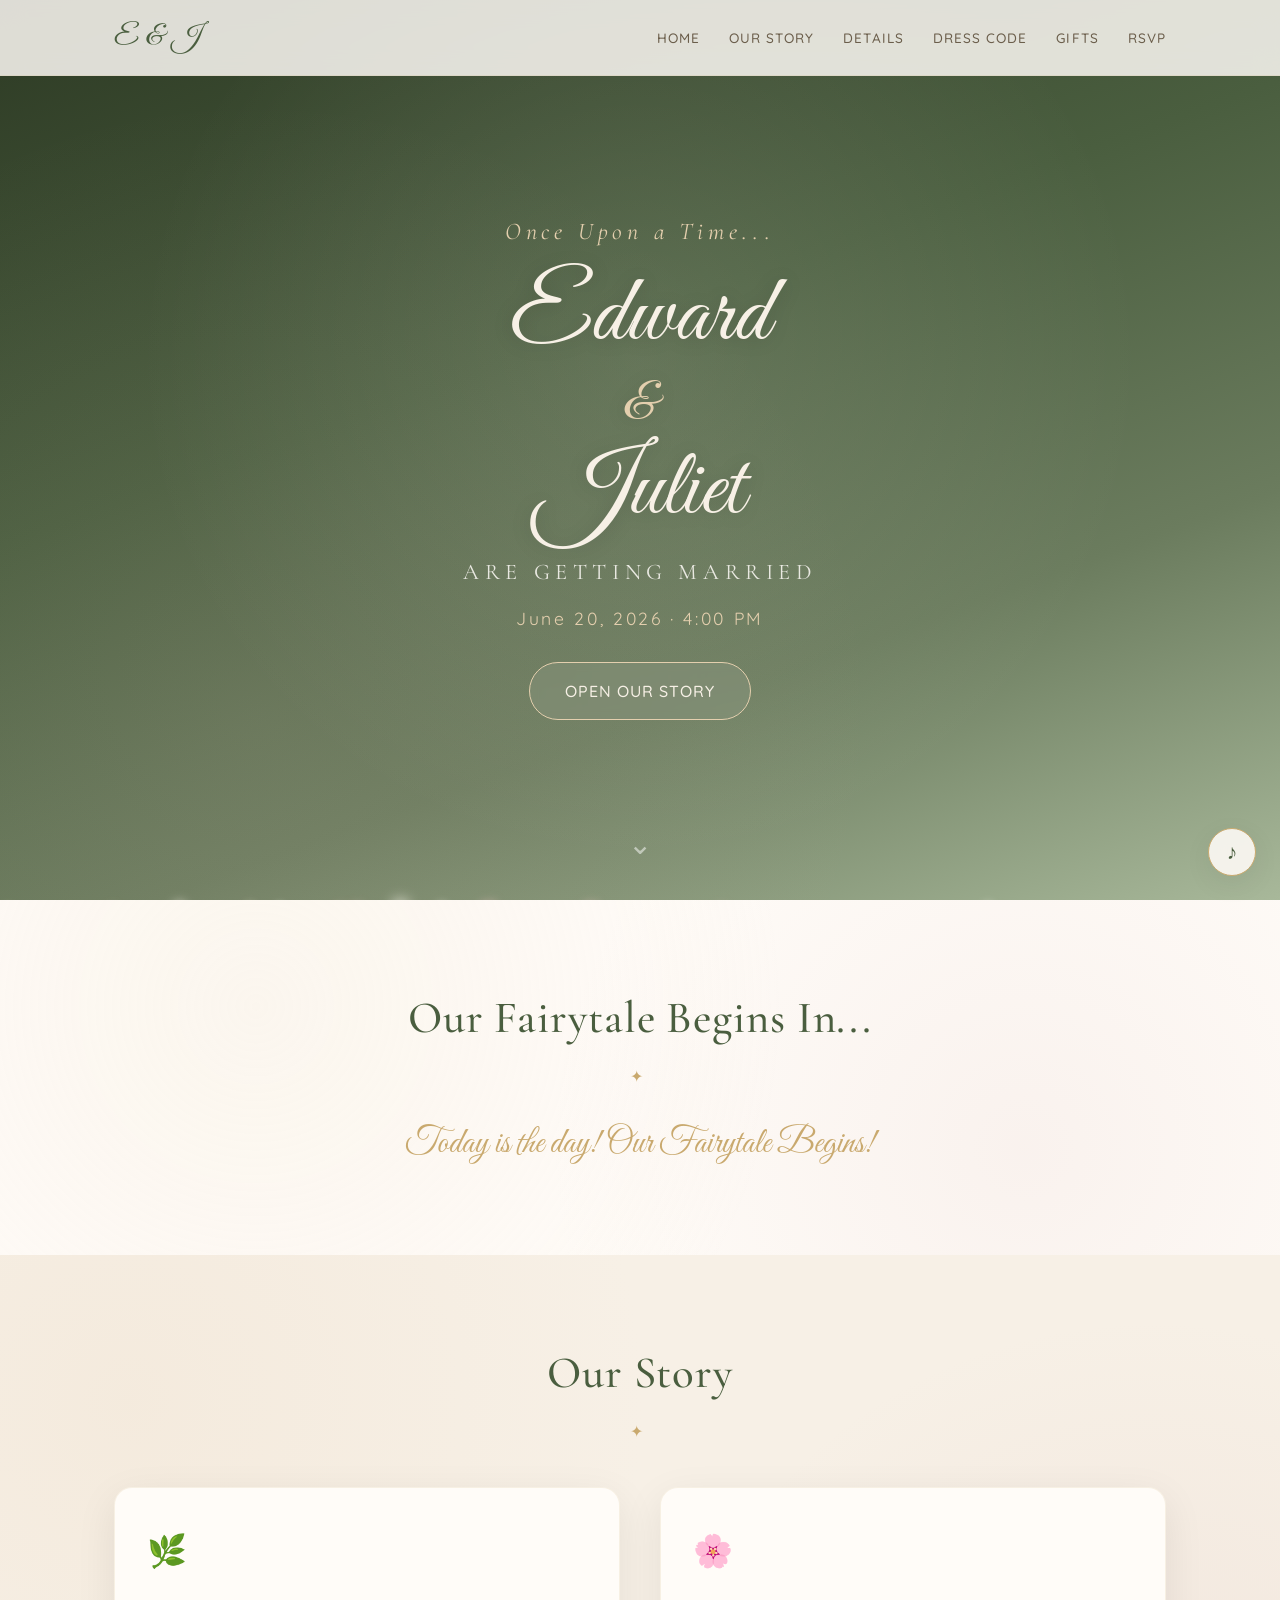
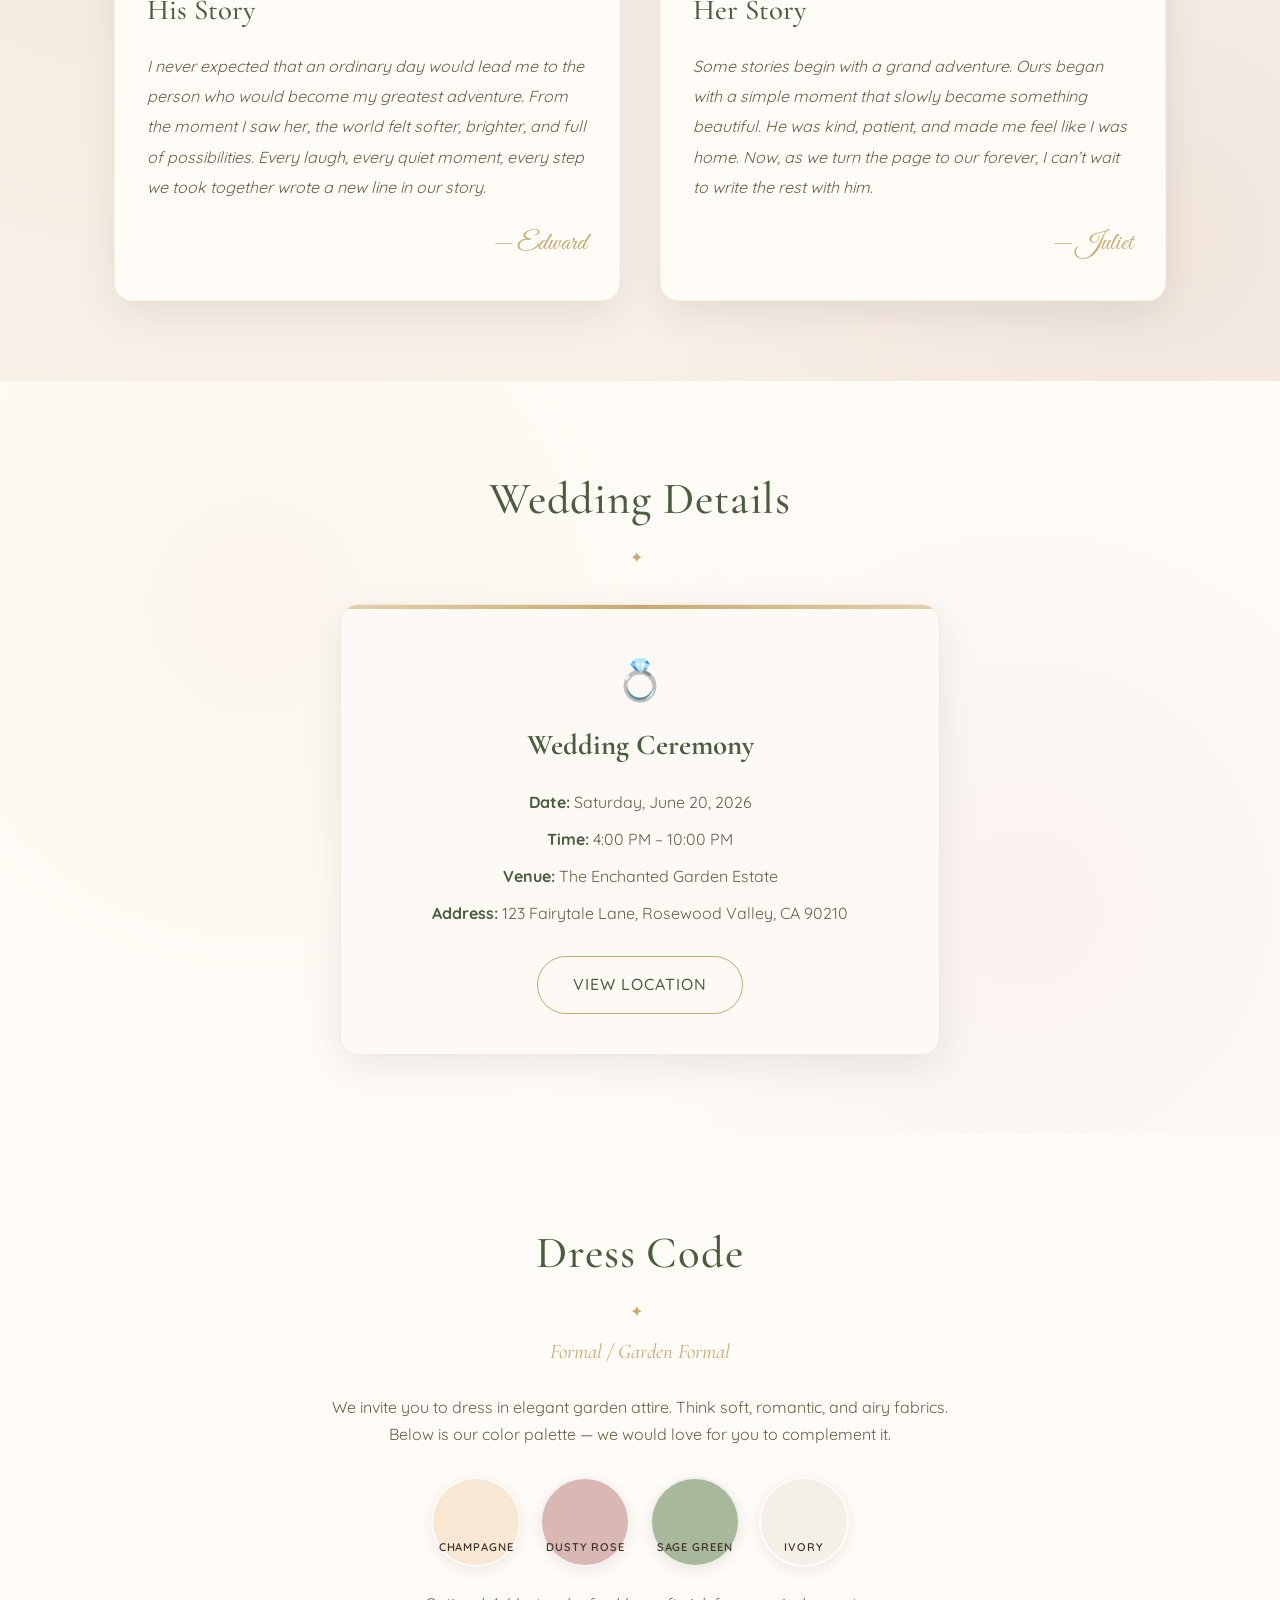
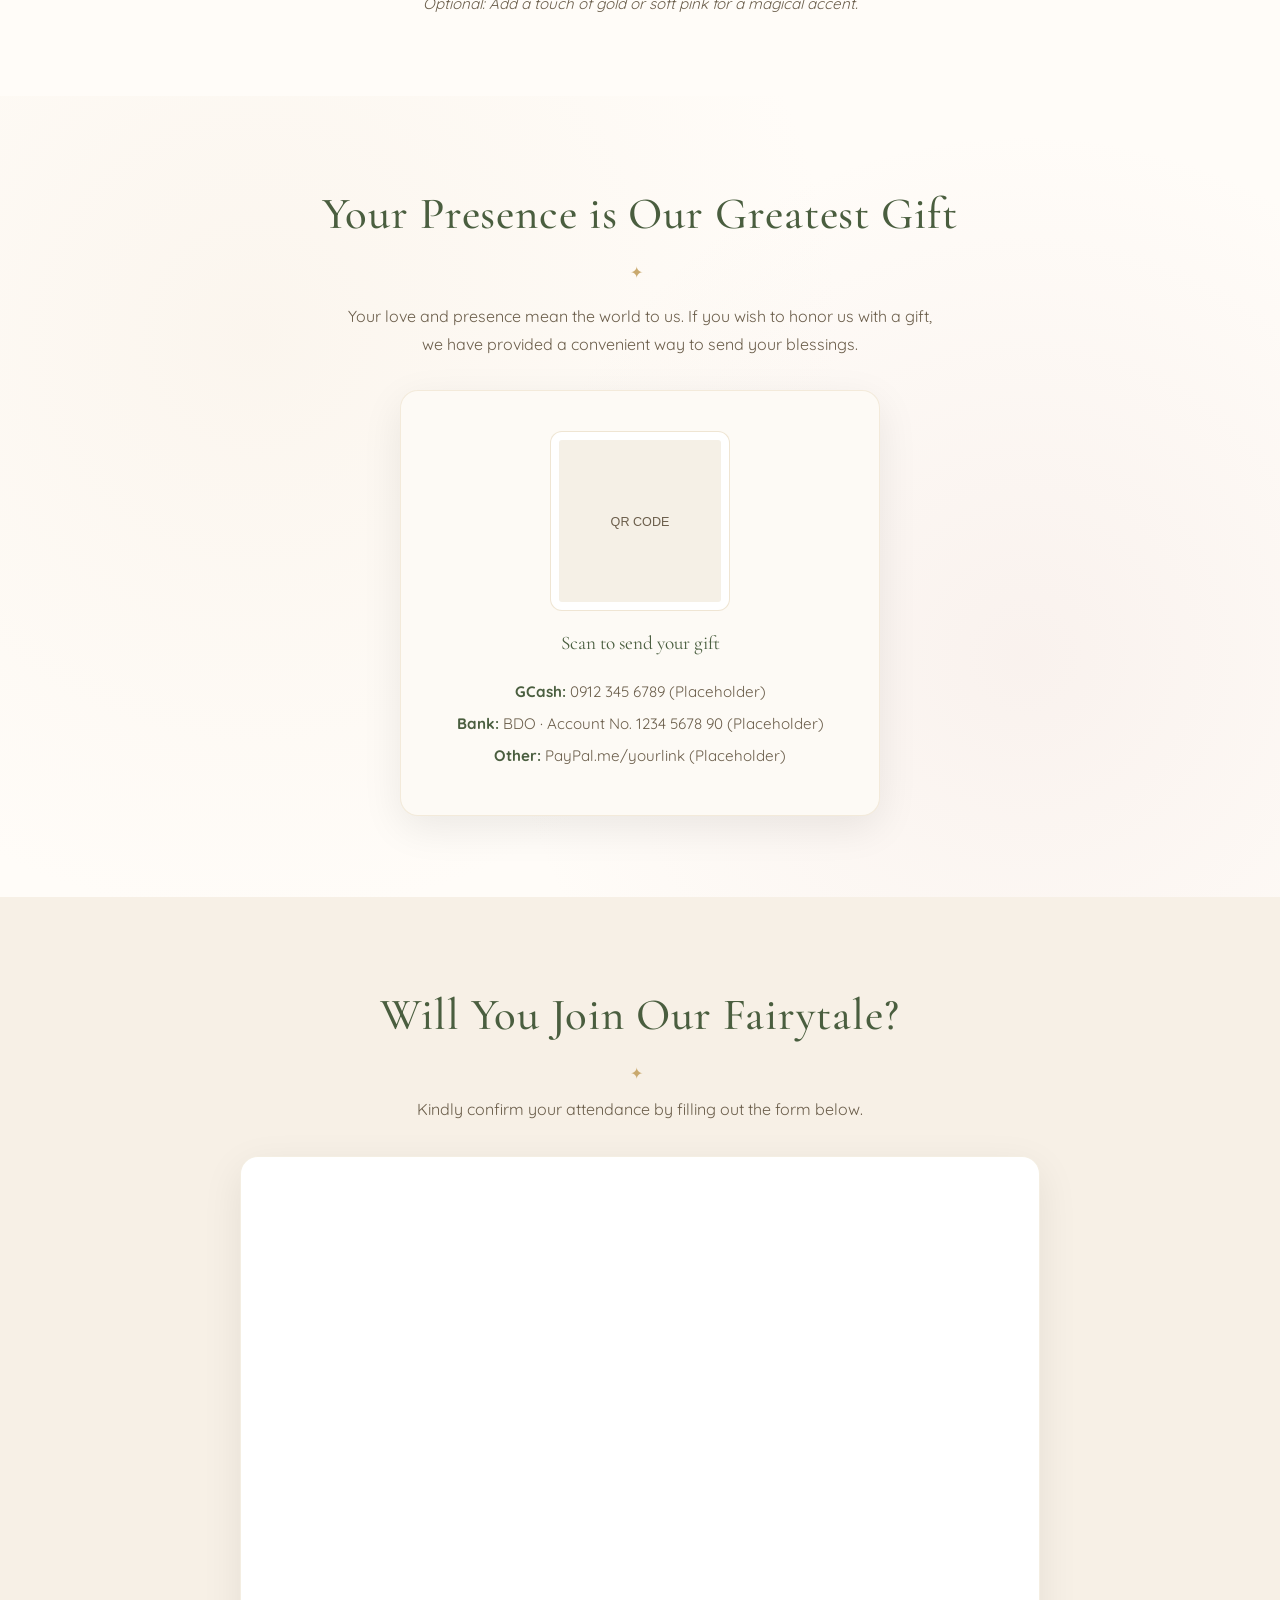
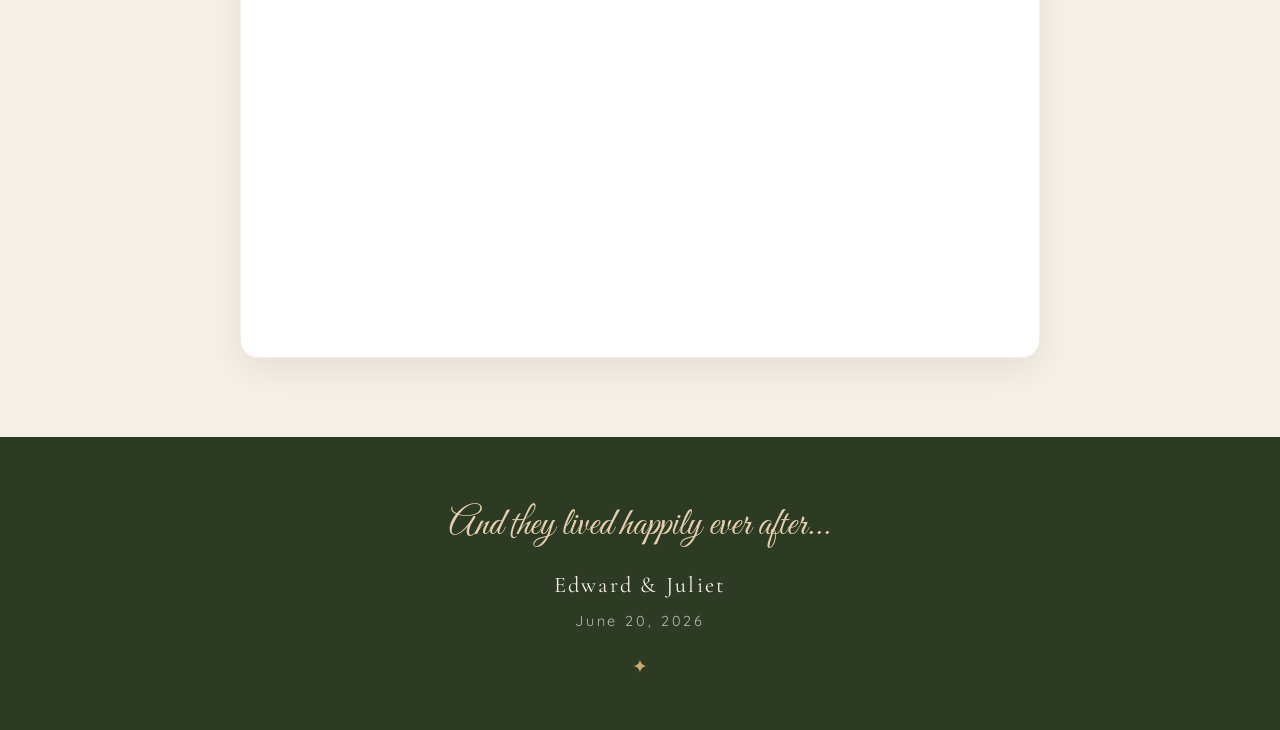
==== index.html @ 4a445400 "Initial commit" ====
<!DOCTYPE html>
<html lang="en">
<head>
  <meta charset="UTF-8">
  <meta name="viewport" content="width=device-width, initial-scale=1.0, viewport-fit=cover">
  <title>Once Upon a Time · Wedding RSVP</title>
  <!-- Google Fonts: elegant typography -->
  <link rel="preconnect" href="https://fonts.googleapis.com">
  <link rel="preconnect" href="https://fonts.gstatic.com" crossorigin>
  <link href="https://fonts.googleapis.com/css2?family=Cormorant+Garamond:ital,wght@0,300;0,400;0,500;0,600;1,300;1,400&family=Great+Vibes&family=Quicksand:wght@300;400;500;600&display=swap" rel="stylesheet">
  <link rel="stylesheet" href="style.css">
</head>
<body>

  <!-- ========== NAVIGATION ========== -->
  <header class="nav-wrapper">
    <nav class="nav-container" aria-label="Main navigation">
      <a href="#home" class="nav-logo">E &amp; J</a>
      <button class="nav-toggle" id="navToggle" aria-label="Toggle menu" aria-expanded="false">
        <span></span><span></span><span></span>
      </button>
      <ul class="nav-menu" id="navMenu">
        <li><a href="#home" class="nav-link">Home</a></li>
        <li><a href="#story" class="nav-link">Our Story</a></li>
        <li><a href="#details" class="nav-link">Details</a></li>
        <li><a href="#dresscode" class="nav-link">Dress Code</a></li>
        <li><a href="#gifts" class="nav-link">Gifts</a></li>
        <li><a href="#rsvp" class="nav-link">RSVP</a></li>
      </ul>
    </nav>
  </header>

  <!-- ========== FLOATING MUSIC BUTTON ========== -->
  <button class="music-btn" id="musicBtn" aria-label="Toggle background music">
    <span class="music-icon" id="musicIcon">♪</span>
  </button>

  <!-- ========== HERO / OPENING ========== -->
  <section id="home" class="hero">
    <!-- decorative floating particles container -->
    <div class="particles" id="particles"></div>
    <div class="hero-overlay"></div>
    <div class="hero-content">
      <p class="hero-once">Once Upon a Time...</p>
      <h1 class="hero-names">
        <span class="name-groom">Edward</span>
        <span class="ampersand">&amp;</span>
        <span class="name-bride">Juliet</span>
      </h1>
      <p class="hero-sub">are getting married</p>
      <p class="hero-date">June 20, 2026 · 4:00 PM</p>
      <a href="#story" class="btn btn-hero" id="openStoryBtn">Open Our Story</a>
    </div>
    <div class="hero-scroll-hint">⌄</div>
  </section>

  <!-- ========== COUNTDOWN ========== -->
  <section class="countdown-section section-paper">
    <div class="container fade-up">
      <h2 class="section-title">Our Fairytale Begins In...</h2>
      <div class="countdown-grid" id="countdown">
        <div class="countdown-item"><span class="countdown-number" id="days">00</span><span class="countdown-label">Days</span></div>
        <div class="countdown-item"><span class="countdown-number" id="hours">00</span><span class="countdown-label">Hours</span></div>
        <div class="countdown-item"><span class="countdown-number" id="minutes">00</span><span class="countdown-label">Minutes</span></div>
        <div class="countdown-item"><span class="countdown-number" id="seconds">00</span><span class="countdown-label">Seconds</span></div>
      </div>
      <p class="countdown-message" id="countdownMessage"></p>
    </div>
  </section>

  <!-- ========== OUR STORY ========== -->
  <section id="story" class="story-section">
    <div class="container">
      <h2 class="section-title fade-up">Our Story</h2>
      <div class="story-grid">
        <!-- His Story -->
        <div class="story-card story-card--his fade-left">
          <div class="story-icon">🌿</div>
          <h3 class="story-heading">His Story</h3>
          <p class="story-text">
            I never expected that an ordinary day would lead me to the person who would become my greatest adventure. 
            From the moment I saw her, the world felt softer, brighter, and full of possibilities. 
            Every laugh, every quiet moment, every step we took together wrote a new line in our story.
          </p>
          <p class="story-signature">— Edward</p>
        </div>
        <!-- Her Story -->
        <div class="story-card story-card--hers fade-right">
          <div class="story-icon">🌸</div>
          <h3 class="story-heading">Her Story</h3>
          <p class="story-text">
            Some stories begin with a grand adventure. Ours began with a simple moment that slowly became something beautiful. 
            He was kind, patient, and made me feel like I was home. 
            Now, as we turn the page to our forever, I can’t wait to write the rest with him.
          </p>
          <p class="story-signature">— Juliet</p>
        </div>
      </div>
    </div>
  </section>

  <!-- ========== WEDDING DETAILS ========== -->
  <section id="details" class="details-section section-paper">
    <div class="container fade-up">
      <h2 class="section-title">Wedding Details</h2>
      <div class="details-card">
        <div class="details-icon">💍</div>
        <h3 class="details-title">Wedding Ceremony</h3>
        <div class="details-info">
          <p><strong>Date:</strong> Saturday, June 20, 2026</p>
          <p><strong>Time:</strong> 4:00 PM – 10:00 PM</p>
          <p><strong>Venue:</strong> The Enchanted Garden Estate</p>
          <p><strong>Address:</strong> 123 Fairytale Lane, Rosewood Valley, CA 90210</p>
        </div>
        <a href="https://maps.google.com/?q=Enchanted+Garden+Estate" target="_blank" rel="noopener" class="btn btn-details">View Location</a>
      </div>
    </div>
  </section>

  <!-- ========== DRESS CODE ========== -->
  <section id="dresscode" class="dresscode-section">
    <div class="container fade-up">
      <h2 class="section-title">Dress Code</h2>
      <p class="dresscode-subtitle">Formal / Garden Formal</p>
      <div class="dresscode-content">
        <p class="dresscode-text">
          We invite you to dress in elegant garden attire. Think soft, romantic, and airy fabrics. 
          Below is our color palette — we would love for you to complement it.
        </p>
        <div class="palette">
          <div class="swatch" style="background:#f7e7d3;"><span>Champagne</span></div>
          <div class="swatch" style="background:#d9b8b3;"><span>Dusty Rose</span></div>
          <div class="swatch" style="background:#a8b89a;"><span>Sage Green</span></div>
          <div class="swatch" style="background:#f5f0e6;"><span>Ivory</span></div>
        </div>
        <p class="dresscode-note">Optional: Add a touch of gold or soft pink for a magical accent.</p>
      </div>
    </div>
  </section>

  <!-- ========== GIFTS / REGISTRY ========== -->
  <section id="gifts" class="gifts-section section-paper">
    <div class="container fade-up">
      <h2 class="section-title">Your Presence is Our Greatest Gift</h2>
      <p class="gifts-text">
        Your love and presence mean the world to us. If you wish to honor us with a gift, 
        we have provided a convenient way to send your blessings.
      </p>
      <div class="gift-card">
        <div class="qr-placeholder">
          <!-- QR CODE IMAGE: Replace with your own QR code -->
          <img src="data:image/svg+xml,%3Csvg xmlns='http://www.w3.org/2000/svg' width='180' height='180' viewBox='0 0 180 180'%3E%3Crect width='180' height='180' fill='%23f5f0e6'/%3E%3Ctext x='90' y='95' font-family='sans-serif' font-size='14' fill='%236b5e4b' text-anchor='middle'%3EQR CODE%3C/text%3E%3C/svg%3E" alt="QR code placeholder" class="qr-img">
        </div>
        <p class="qr-label">Scan to send your gift</p>
        <div class="gift-methods">
          <p><strong>GCash:</strong> 0912 345 6789 (Placeholder)</p>
          <p><strong>Bank:</strong> BDO · Account No. 1234 5678 90 (Placeholder)</p>
          <p><strong>Other:</strong> PayPal.me/yourlink (Placeholder)</p>
        </div>
      </div>
    </div>
  </section>

  <!-- ========== RSVP ========== -->
  <section id="rsvp" class="rsvp-section">
    <div class="container fade-up">
      <h2 class="section-title">Will You Join Our Fairytale?</h2>
      <p class="rsvp-text">Kindly confirm your attendance by filling out the form below.</p>
      <!-- GOOGLE FORM EMBED: Replace the src with your own Google Form URL -->
      <div class="rsvp-iframe-wrapper">
        <iframe 
          src="https://docs.google.com/forms/d/e/1FAIpQLSfPLACEHOLDER/viewform?embedded=true" 
          width="100%" 
          height="800" 
          frameborder="0" 
          marginheight="0" 
          marginwidth="0"
          title="RSVP Form">
          Loading…
        </iframe>
      </div>
    </div>
  </section>

  <!-- ========== FOOTER ========== -->
  <footer class="footer">
    <div class="container">
      <p class="footer-quote">And they lived happily ever after...</p>
      <p class="footer-names">Edward &amp; Juliet</p>
      <p class="footer-date">June 20, 2026</p>
      <div class="footer-sparkle">✦</div>
    </div>
  </footer>

  <script src="script.js"></script>
</body>
</html>
---- style.css ----
/* ============================================================
   style.css — Fairytale Wedding RSVP
   ============================================================ */

/* ---------- CSS Variables / Theme ---------- */
:root {
  --ivory: #fdfaf5;
  --cream: #f7f0e6;
  --soft-white: #fffcf8;
  --champagne: #f0e2d0;
  --gold: #c9a96e;
  --gold-light: #e4cfae;
  --dusty-rose: #d9b8b3;
  --soft-pink: #f3e1dd;
  --sage: #a8b89a;
  --forest: #4a5e3f;
  --dark-green: #2d3a24;
  --text-dark: #3a3228;
  --text-soft: #6b5e4b;
  --shadow-soft: 0 8px 30px rgba(0, 0, 0, 0.06);
  --shadow-card: 0 12px 40px rgba(0, 0, 0, 0.08);
  --radius-card: 18px;
  --font-script: 'Great Vibes', cursive;
  --font-serif: 'Cormorant Garamond', serif;
  --font-body: 'Quicksand', sans-serif;
  --section-padding: 5rem 1.5rem;
}

/* ---------- Reset & Base ---------- */
*,
*::before,
*::after {
  box-sizing: border-box;
  margin: 0;
  padding: 0;
}

html {
  scroll-behavior: smooth;
  font-size: 16px;
}

body {
  font-family: var(--font-body);
  color: var(--text-dark);
  background: var(--ivory);
  line-height: 1.7;
  overflow-x: hidden;
  -webkit-font-smoothing: antialiased;
}

img {
  max-width: 100%;
  height: auto;
  display: block;
}

a {
  text-decoration: none;
  color: inherit;
}

.container {
  max-width: 1100px;
  margin: 0 auto;
  padding: 0 1.5rem;
}

/* ---------- Shared Section Styles ---------- */
.section-paper {
  background: var(--soft-white);
  background-image: radial-gradient(circle at 20% 30%, rgba(240, 226, 208, 0.25) 0%, transparent 50%),
                    radial-gradient(circle at 80% 70%, rgba(217, 184, 179, 0.15) 0%, transparent 45%);
}

.section-title {
  font-family: var(--font-serif);
  font-size: clamp(2rem, 5vw, 2.8rem);
  font-weight: 500;
  text-align: center;
  color: var(--forest);
  margin-bottom: 0.5rem;
  letter-spacing: 0.02em;
}

.section-title::after {
  content: '✦';
  display: block;
  font-size: 1rem;
  color: var(--gold);
  margin-top: 0.5rem;
  letter-spacing: 0.5em;
}

/* ---------- Buttons ---------- */
.btn {
  display: inline-block;
  font-family: var(--font-body);
  font-weight: 500;
  font-size: 1rem;
  padding: 0.9rem 2.2rem;
  border-radius: 50px;
  border: 1px solid var(--gold);
  background: transparent;
  color: var(--forest);
  cursor: pointer;
  transition: background 0.3s ease, color 0.3s ease, transform 0.2s ease;
  letter-spacing: 0.06em;
  text-transform: uppercase;
}

.btn:hover {
  background: var(--gold);
  color: #fff;
  transform: translateY(-2px);
}

.btn-hero {
  margin-top: 1.8rem;
  border-color: var(--gold-light);
  color: var(--cream);
  background: rgba(255, 255, 255, 0.08);
  backdrop-filter: blur(4px);
}

.btn-hero:hover {
  background: var(--gold);
  color: #fff;
}

.btn-details {
  margin-top: 1.2rem;
}

/* ---------- Navigation ---------- */
.nav-wrapper {
  position: fixed;
  top: 0;
  left: 0;
  width: 100%;
  z-index: 1000;
  background: rgba(253, 250, 245, 0.85);
  backdrop-filter: blur(12px);
  border-bottom: 1px solid rgba(201, 169, 110, 0.15);
  transition: background 0.3s ease;
}

.nav-container {
  max-width: 1100px;
  margin: 0 auto;
  padding: 0.8rem 1.5rem;
  display: flex;
  align-items: center;
  justify-content: space-between;
}

.nav-logo {
  font-family: var(--font-script);
  font-size: 1.8rem;
  color: var(--forest);
  letter-spacing: 0.05em;
}

.nav-menu {
  display: flex;
  gap: 1.8rem;
  list-style: none;
}

.nav-link {
  font-size: 0.85rem;
  font-weight: 500;
  letter-spacing: 0.08em;
  text-transform: uppercase;
  color: var(--text-soft);
  transition: color 0.3s ease;
  position: relative;
}

.nav-link::after {
  content: '';
  position: absolute;
  bottom: -4px;
  left: 0;
  width: 0;
  height: 1px;
  background: var(--gold);
  transition: width 0.3s ease;
}

.nav-link:hover {
  color: var(--forest);
}

.nav-link:hover::after {
  width: 100%;
}

/* Hamburger */
.nav-toggle {
  display: none;
  flex-direction: column;
  gap: 5px;
  background: none;
  border: none;
  cursor: pointer;
  padding: 4px;
}

.nav-toggle span {
  display: block;
  width: 26px;
  height: 2px;
  background: var(--forest);
  border-radius: 2px;
  transition: transform 0.3s ease, opacity 0.3s ease;
}

.nav-toggle.active span:nth-child(1) {
  transform: rotate(45deg) translate(5px, 5px);
}
.nav-toggle.active span:nth-child(2) {
  opacity: 0;
}
.nav-toggle.active span:nth-child(3) {
  transform: rotate(-45deg) translate(5px, -5px);
}

/* ---------- Music Button ---------- */
.music-btn {
  position: fixed;
  bottom: 1.5rem;
  right: 1.5rem;
  z-index: 1100;
  width: 48px;
  height: 48px;
  border-radius: 50%;
  border: 1px solid var(--gold);
  background: rgba(253, 250, 245, 0.9);
  backdrop-filter: blur(8px);
  color: var(--forest);
  font-size: 1.3rem;
  cursor: pointer;
  display: flex;
  align-items: center;
  justify-content: center;
  box-shadow: var(--shadow-soft);
  transition: transform 0.2s ease, background 0.3s ease;
}

.music-btn:hover {
  transform: scale(1.08);
  background: var(--gold);
  color: #fff;
}

.music-btn.playing .music-icon {
  animation: pulseMusic 1.2s infinite ease-in-out;
}

@keyframes pulseMusic {
  0%, 100% { transform: scale(1); }
  50% { transform: scale(1.25); }
}

/* ---------- Hero ---------- */
.hero {
  position: relative;
  min-height: 100vh;
  display: flex;
  align-items: center;
  justify-content: center;
  text-align: center;
  background: linear-gradient(160deg, #2d3a24 0%, #4a5e3f 40%, #6b7c5e 70%, #a8b89a 100%);
  overflow: hidden;
  padding: 6rem 1.5rem 4rem;
}

.hero-overlay {
  position: absolute;
  inset: 0;
  background: radial-gradient(circle at 50% 40%, rgba(255, 250, 240, 0.12) 0%, transparent 60%),
              radial-gradient(circle at 20% 80%, rgba(217, 184, 179, 0.1) 0%, transparent 50%);
  pointer-events: none;
}

.hero-content {
  position: relative;
  z-index: 2;
  max-width: 750px;
}

.hero-once {
  font-family: var(--font-serif);
  font-style: italic;
  font-size: clamp(1.1rem, 3vw, 1.5rem);
  color: var(--gold-light);
  letter-spacing: 0.2em;
  margin-bottom: 0.8rem;
  opacity: 0;
  animation: fadeUp 1.2s 0.3s forwards;
}

.hero-names {
  font-family: var(--font-script);
  font-size: clamp(3rem, 12vw, 6rem);
  color: var(--cream);
  line-height: 1.1;
  font-weight: 400;
  text-shadow: 0 2px 20px rgba(0, 0, 0, 0.15);
  opacity: 0;
  animation: fadeUp 1.2s 0.6s forwards;
}

.hero-names .ampersand {
  display: block;
  font-size: 0.55em;
  color: var(--gold-light);
  margin: 0.1em 0;
}

.hero-sub {
  font-family: var(--font-serif);
  font-size: clamp(1rem, 3vw, 1.4rem);
  color: rgba(255, 252, 248, 0.85);
  letter-spacing: 0.25em;
  text-transform: uppercase;
  margin-top: 0.5rem;
  opacity: 0;
  animation: fadeUp 1.2s 0.9s forwards;
}

.hero-date {
  font-family: var(--font-body);
  font-size: clamp(0.9rem, 2.5vw, 1.1rem);
  color: var(--gold-light);
  letter-spacing: 0.15em;
  margin-top: 0.8rem;
  opacity: 0;
  animation: fadeUp 1.2s 1.1s forwards;
}

.btn-hero {
  opacity: 0;
  animation: fadeUp 1.2s 1.4s forwards;
}

.hero-scroll-hint {
  position: absolute;
  bottom: 2rem;
  left: 50%;
  transform: translateX(-50%);
  font-size: 1.8rem;
  color: rgba(255, 255, 255, 0.5);
  animation: bounceHint 2s infinite ease-in-out;
  z-index: 2;
}

@keyframes bounceHint {
  0%, 100% { transform: translateX(-50%) translateY(0); }
  50% { transform: translateX(-50%) translateY(8px); }
}

@keyframes fadeUp {
  from { opacity: 0; transform: translateY(20px); }
  to { opacity: 1; transform: translateY(0); }
}

/* Particles */
.particles {
  position: absolute;
  inset: 0;
  pointer-events: none;
  z-index: 1;
  overflow: hidden;
}

.particle {
  position: absolute;
  border-radius: 50%;
  background: rgba(255, 250, 240, 0.7);
  box-shadow: 0 0 6px 2px rgba(255, 240, 200, 0.5);
  animation: floatParticle linear infinite;
}

@keyframes floatParticle {
  0% { transform: translateY(0) scale(1); opacity: 0; }
  10% { opacity: 0.9; }
  90% { opacity: 0.9; }
  100% { transform: translateY(-100vh) scale(0.4); opacity: 0; }
}

/* ---------- Countdown ---------- */
.countdown-section {
  padding: var(--section-padding);
  text-align: center;
}

.countdown-grid {
  display: flex;
  justify-content: center;
  gap: clamp(0.8rem, 4vw, 2.5rem);
  margin-top: 2rem;
  flex-wrap: wrap;
}

.countdown-item {
  background: var(--ivory);
  border: 1px solid rgba(201, 169, 110, 0.3);
  border-radius: var(--radius-card);
  padding: 1.2rem 1.5rem;
  min-width: 80px;
  box-shadow: var(--shadow-soft);
  transition: transform 0.3s ease;
}

.countdown-item:hover {
  transform: translateY(-4px);
}

.countdown-number {
  display: block;
  font-family: var(--font-serif);
  font-size: clamp(1.8rem, 5vw, 2.8rem);
  font-weight: 600;
  color: var(--forest);
  line-height: 1.2;
}

.countdown-label {
  font-size: 0.75rem;
  letter-spacing: 0.15em;
  text-transform: uppercase;
  color: var(--text-soft);
}

.countdown-message {
  font-family: var(--font-script);
  font-size: clamp(1.5rem, 5vw, 2.2rem);
  color: var(--gold);
  margin-top: 1.5rem;
}

/* ---------- Story ---------- */
.story-section {
  padding: var(--section-padding);
  background: var(--cream);
  background-image: radial-gradient(circle at 10% 20%, rgba(240, 226, 208, 0.4) 0%, transparent 40%),
                    radial-gradient(circle at 90% 80%, rgba(217, 184, 179, 0.2) 0%, transparent 40%);
}

.story-grid {
  display: grid;
  grid-template-columns: 1fr 1fr;
  gap: 2.5rem;
  margin-top: 2.5rem;
}

.story-card {
  background: var(--soft-white);
  border-radius: var(--radius-card);
  padding: 2.2rem 2rem;
  box-shadow: var(--shadow-card);
  border: 1px solid rgba(201, 169, 110, 0.15);
  position: relative;
  transition: transform 0.3s ease, box-shadow 0.3s ease;
}

.story-card:hover {
  transform: translateY(-6px);
  box-shadow: 0 18px 50px rgba(0, 0, 0, 0.1);
}

.story-icon {
  font-size: 2rem;
  margin-bottom: 0.5rem;
}

.story-heading {
  font-family: var(--font-serif);
  font-size: 1.8rem;
  font-weight: 500;
  color: var(--forest);
  margin-bottom: 1rem;
}

.story-text {
  font-size: 1rem;
  color: var(--text-soft);
  line-height: 1.9;
  font-style: italic;
}

.story-signature {
  font-family: var(--font-script);
  font-size: 1.6rem;
  color: var(--gold);
  margin-top: 1.2rem;
  text-align: right;
}

/* ---------- Details ---------- */
.details-section {
  padding: var(--section-padding);
}

.details-card {
  max-width: 600px;
  margin: 2rem auto 0;
  background: var(--ivory);
  border-radius: var(--radius-card);
  padding: 2.5rem 2rem;
  text-align: center;
  box-shadow: var(--shadow-card);
  border: 1px solid rgba(201, 169, 110, 0.2);
  position: relative;
  overflow: hidden;
}

.details-card::before {
  content: '';
  position: absolute;
  top: 0;
  left: 0;
  width: 100%;
  height: 4px;
  background: linear-gradient(90deg, var(--gold-light), var(--gold), var(--gold-light));
}

.details-icon {
  font-size: 2.5rem;
  margin-bottom: 0.5rem;
}

.details-title {
  font-family: var(--font-serif);
  font-size: 1.8rem;
  color: var(--forest);
  margin-bottom: 1.2rem;
}

.details-info p {
  margin-bottom: 0.6rem;
  color: var(--text-soft);
  font-size: 1rem;
}

.details-info strong {
  color: var(--forest);
}

/* ---------- Dress Code ---------- */
.dresscode-section {
  padding: var(--section-padding);
  background: var(--soft-white);
}

.dresscode-subtitle {
  text-align: center;
  font-family: var(--font-serif);
  font-size: 1.3rem;
  color: var(--gold);
  font-style: italic;
  margin-bottom: 1.5rem;
}

.dresscode-content {
  max-width: 650px;
  margin: 0 auto;
  text-align: center;
}

.dresscode-text {
  color: var(--text-soft);
  margin-bottom: 1.8rem;
  font-size: 1rem;
}

.palette {
  display: flex;
  justify-content: center;
  gap: 1.2rem;
  flex-wrap: wrap;
  margin-bottom: 1.5rem;
}

.swatch {
  width: 90px;
  height: 90px;
  border-radius: 50%;
  display: flex;
  align-items: flex-end;
  justify-content: center;
  padding-bottom: 0.5rem;
  font-size: 0.7rem;
  font-weight: 600;
  letter-spacing: 0.08em;
  text-transform: uppercase;
  color: var(--text-dark);
  border: 2px solid rgba(255, 255, 255, 0.8);
  box-shadow: 0 4px 15px rgba(0, 0, 0, 0.08);
  transition: transform 0.3s ease;
}

.swatch:hover {
  transform: scale(1.06);
}

.dresscode-note {
  font-style: italic;
  color: var(--text-soft);
  font-size: 0.95rem;
}

/* ---------- Gifts ---------- */
.gifts-section {
  padding: var(--section-padding);
}

.gifts-text {
  max-width: 600px;
  margin: 1rem auto 2rem;
  text-align: center;
  color: var(--text-soft);
  font-size: 1rem;
}

.gift-card {
  max-width: 480px;
  margin: 0 auto;
  background: var(--ivory);
  border-radius: var(--radius-card);
  padding: 2.5rem 2rem;
  text-align: center;
  box-shadow: var(--shadow-card);
  border: 1px solid rgba(201, 169, 110, 0.2);
}

.qr-placeholder {
  display: flex;
  justify-content: center;
  margin-bottom: 1rem;
}

.qr-img {
  width: 180px;
  height: 180px;
  border-radius: 12px;
  border: 1px solid rgba(201, 169, 110, 0.3);
  padding: 8px;
  background: #fff;
}

.qr-label {
  font-family: var(--font-serif);
  font-size: 1.2rem;
  color: var(--forest);
  margin-bottom: 1.2rem;
}

.gift-methods p {
  font-size: 0.95rem;
  color: var(--text-soft);
  margin-bottom: 0.4rem;
}

.gift-methods strong {
  color: var(--forest);
}

/* ---------- RSVP ---------- */
.rsvp-section {
  padding: var(--section-padding);
  background: var(--cream);
}

.rsvp-text {
  text-align: center;
  color: var(--text-soft);
  margin-bottom: 2rem;
  font-size: 1rem;
}

.rsvp-iframe-wrapper {
  max-width: 800px;
  margin: 0 auto;
  border-radius: var(--radius-card);
  overflow: hidden;
  box-shadow: var(--shadow-card);
  background: #fff;
  border: 1px solid rgba(201, 169, 110, 0.2);
}

.rsvp-iframe-wrapper iframe {
  display: block;
  width: 100%;
  min-height: 700px;
  border: none;
}

/* ---------- Footer ---------- */
.footer {
  padding: 3.5rem 1.5rem 3rem;
  text-align: center;
  background: var(--dark-green);
  color: var(--cream);
}

.footer-quote {
  font-family: var(--font-script);
  font-size: clamp(1.6rem, 5vw, 2.4rem);
  color: var(--gold-light);
  margin-bottom: 0.5rem;
}

.footer-names {
  font-family: var(--font-serif);
  font-size: 1.4rem;
  letter-spacing: 0.1em;
}

.footer-date {
  font-size: 0.9rem;
  letter-spacing: 0.2em;
  opacity: 0.7;
  margin-top: 0.3rem;
}

.footer-sparkle {
  font-size: 1.2rem;
  color: var(--gold);
  margin-top: 1rem;
  animation: sparkleSpin 4s infinite linear;
}

@keyframes sparkleSpin {
  0% { transform: rotate(0deg) scale(1); }
  50% { transform: rotate(180deg) scale(1.3); }
  100% { transform: rotate(360deg) scale(1); }
}

/* ============================================================
   SCROLL ANIMATIONS (Intersection Observer)
   ============================================================ */
.fade-up,
.fade-left,
.fade-right {
  opacity: 0;
  transition: opacity 0.9s ease, transform 0.9s ease;
  will-change: opacity, transform;
}

.fade-up {
  transform: translateY(40px);
}

.fade-left {
  transform: translateX(-50px);
}

.fade-right {
  transform: translateX(50px);
}

.fade-up.visible,
.fade-left.visible,
.fade-right.visible {
  opacity: 1;
  transform: translate(0, 0);
}

/* ============================================================
   RESPONSIVE — MEDIA QUERIES
   ============================================================ */

/* ---------- Tablet & small desktop ---------- */
@media (max-width: 900px) {
  .story-grid {
    grid-template-columns: 1fr;
    gap: 1.8rem;
  }

  .story-card {
    padding: 1.8rem 1.5rem;
  }
}

/* ---------- Mobile navigation (max 768px) ---------- */
@media (max-width: 768px) {
  .nav-toggle {
    display: flex;
  }

  .nav-menu {
    position: fixed;
    top: 0;
    right: -100%;
    width: 70%;
    max-width: 300px;
    height: 100vh;
    background: var(--soft-white);
    flex-direction: column;
    align-items: flex-start;
    padding: 5rem 2rem 2rem;
    gap: 1.5rem;
    box-shadow: -8px 0 30px rgba(0, 0, 0, 0.08);
    transition: right 0.4s cubic-bezier(0.22, 1, 0.36, 1);
    z-index: 999;
  }

  .nav-menu.open {
    right: 0;
  }

  .nav-link {
    font-size: 1rem;
    display: block;
    width: 100%;
    padding: 0.4rem 0;
  }

  /* Hero adjustments */
  .hero {
    min-height: 90vh;
    padding: 5rem 1.2rem 3rem;
  }

  .hero-names {
    font-size: clamp(2.6rem, 14vw, 4.5rem);
  }

  /* Countdown */
  .countdown-item {
    min-width: 65px;
    padding: 0.9rem 1rem;
  }

  .countdown-number {
    font-size: 1.6rem;
  }

  /* Details card */
  .details-card {
    padding: 2rem 1.2rem;
  }

  /* Swatches */
  .swatch {
    width: 70px;
    height: 70px;
    font-size: 0.6rem;
  }

  /* RSVP iframe */
  .rsvp-iframe-wrapper iframe {
    min-height: 600px;
  }

  /* Music button */
  .music-btn {
    width: 42px;
    height: 42px;
    font-size: 1.1rem;
    bottom: 1rem;
    right: 1rem;
  }
}

/* ---------- Small mobile (max 430px) ---------- */
@media (max-width: 430px) {
  :root {
    --section-padding: 3.5rem 1rem;
  }

  .container {
    padding: 0 1rem;
  }

  .hero-names {
    font-size: clamp(2.4rem, 15vw, 3.8rem);
  }

  .hero-once {
    font-size: 1rem;
    letter-spacing: 0.15em;
  }

  .hero-sub {
    font-size: 0.85rem;
    letter-spacing: 0.15em;
  }

  .hero-date {
    font-size: 0.85rem;
  }

  .btn {
    padding: 0.75rem 1.6rem;
    font-size: 0.85rem;
  }

  .section-title {
    font-size: 1.8rem;
  }

  .countdown-grid {
    gap: 0.5rem;
  }

  .countdown-item {
    min-width: 55px;
    padding: 0.7rem 0.7rem;
  }

  .countdown-number {
    font-size: 1.3rem;
  }

  .countdown-label {
    font-size: 0.6rem;
  }

  .story-card {
    padding: 1.5rem 1.1rem;
  }

  .story-heading {
    font-size: 1.5rem;
  }

  .details-card {
    padding: 1.5rem 1rem;
  }

  .details-title {
    font-size: 1.5rem;
  }

  .swatch {
    width: 58px;
    height: 58px;
    font-size: 0.55rem;
  }

  .qr-img {
    width: 140px;
    height: 140px;
  }

  .gift-card {
    padding: 1.8rem 1.2rem;
  }

  .rsvp-iframe-wrapper iframe {
    min-height: 500px;
  }

  .footer {
    padding: 2.5rem 1rem 2rem;
  }

  .footer-quote {
    font-size: 1.5rem;
  }

  .footer-names {
    font-size: 1.2rem;
  }
}

/* ---------- Very small (320px) ---------- */
@media (max-width: 340px) {
  .hero-names {
    font-size: 2.2rem;
  }

  .countdown-item {
    min-width: 48px;
    padding: 0.6rem 0.5rem;
  }

  .countdown-number {
    font-size: 1.1rem;
  }

  .swatch {
    width: 48px;
    height: 48px;
    font-size: 0.5rem;
  }
}

/* ---------- Large desktop (1440px+) ---------- */
@media (min-width: 1440px) {
  .container {
    max-width: 1200px;
  }

  .hero-names {
    font-size: 7rem;
  }
}
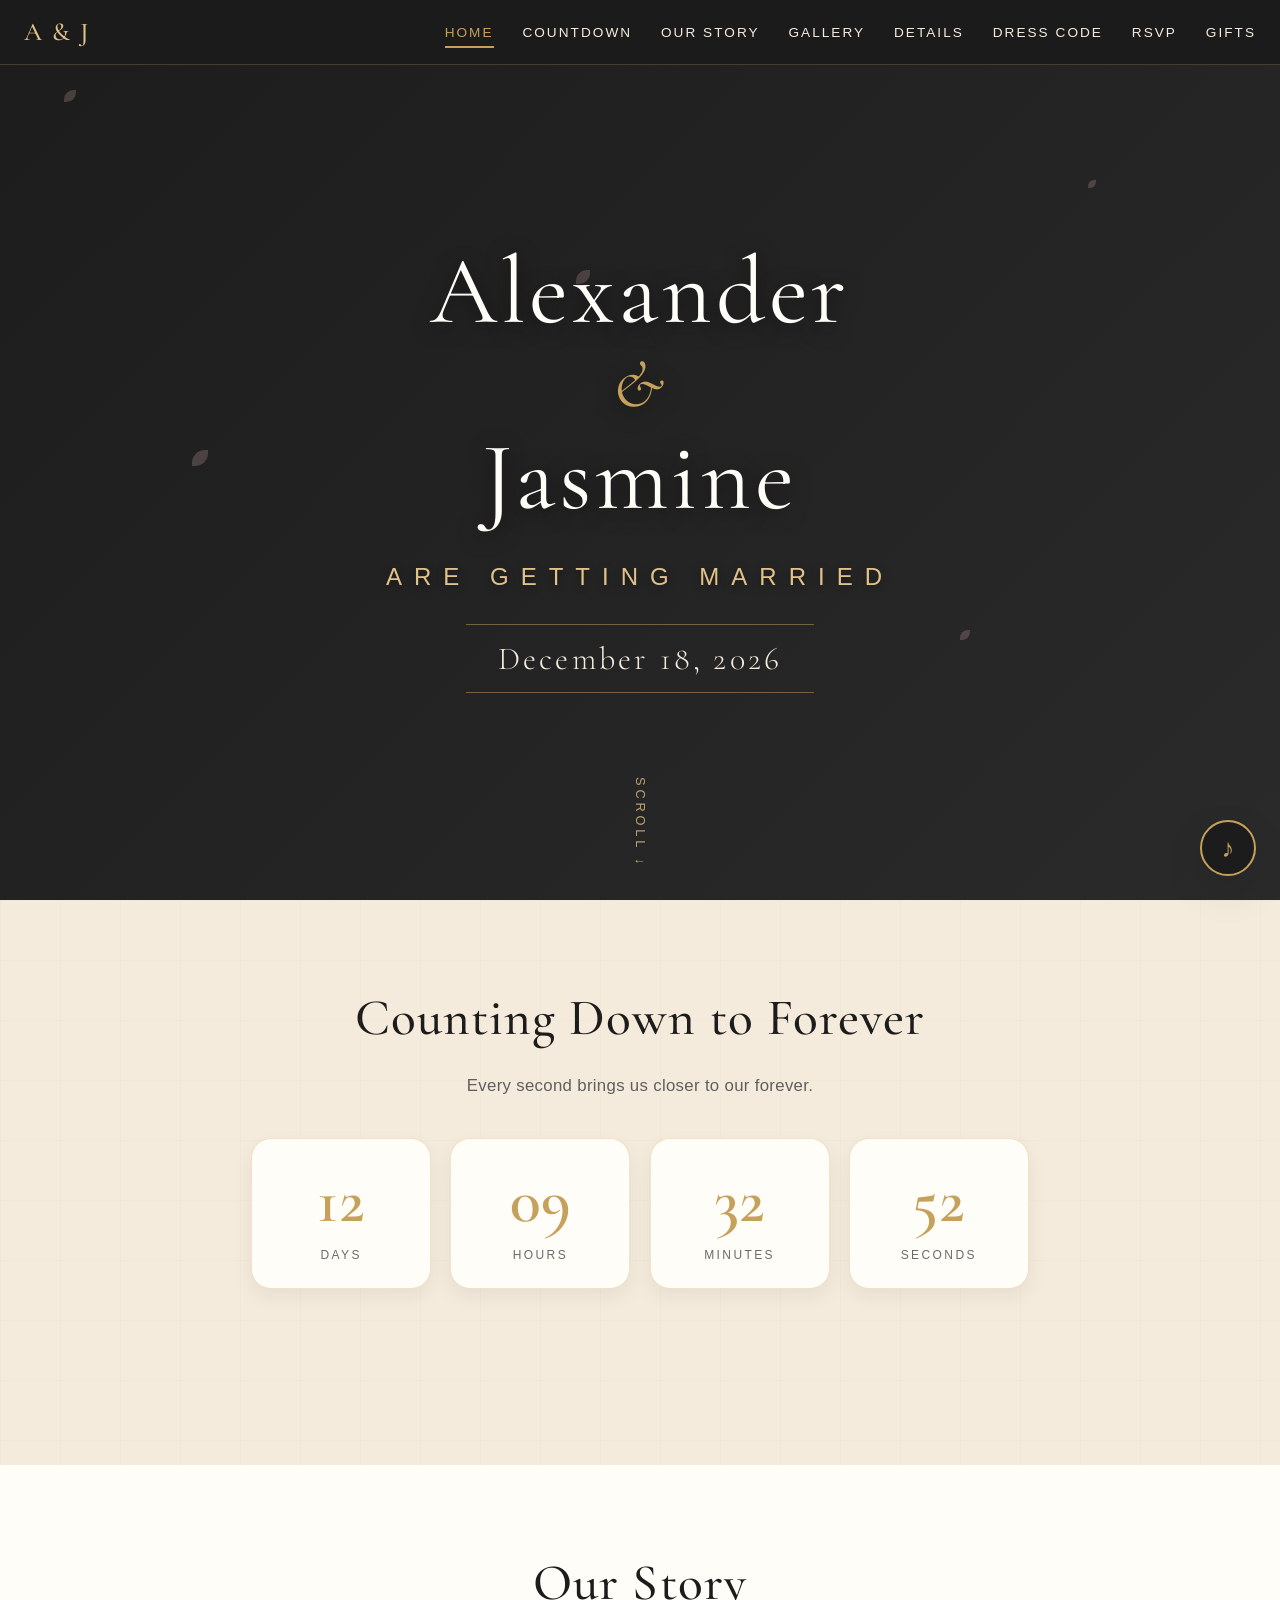
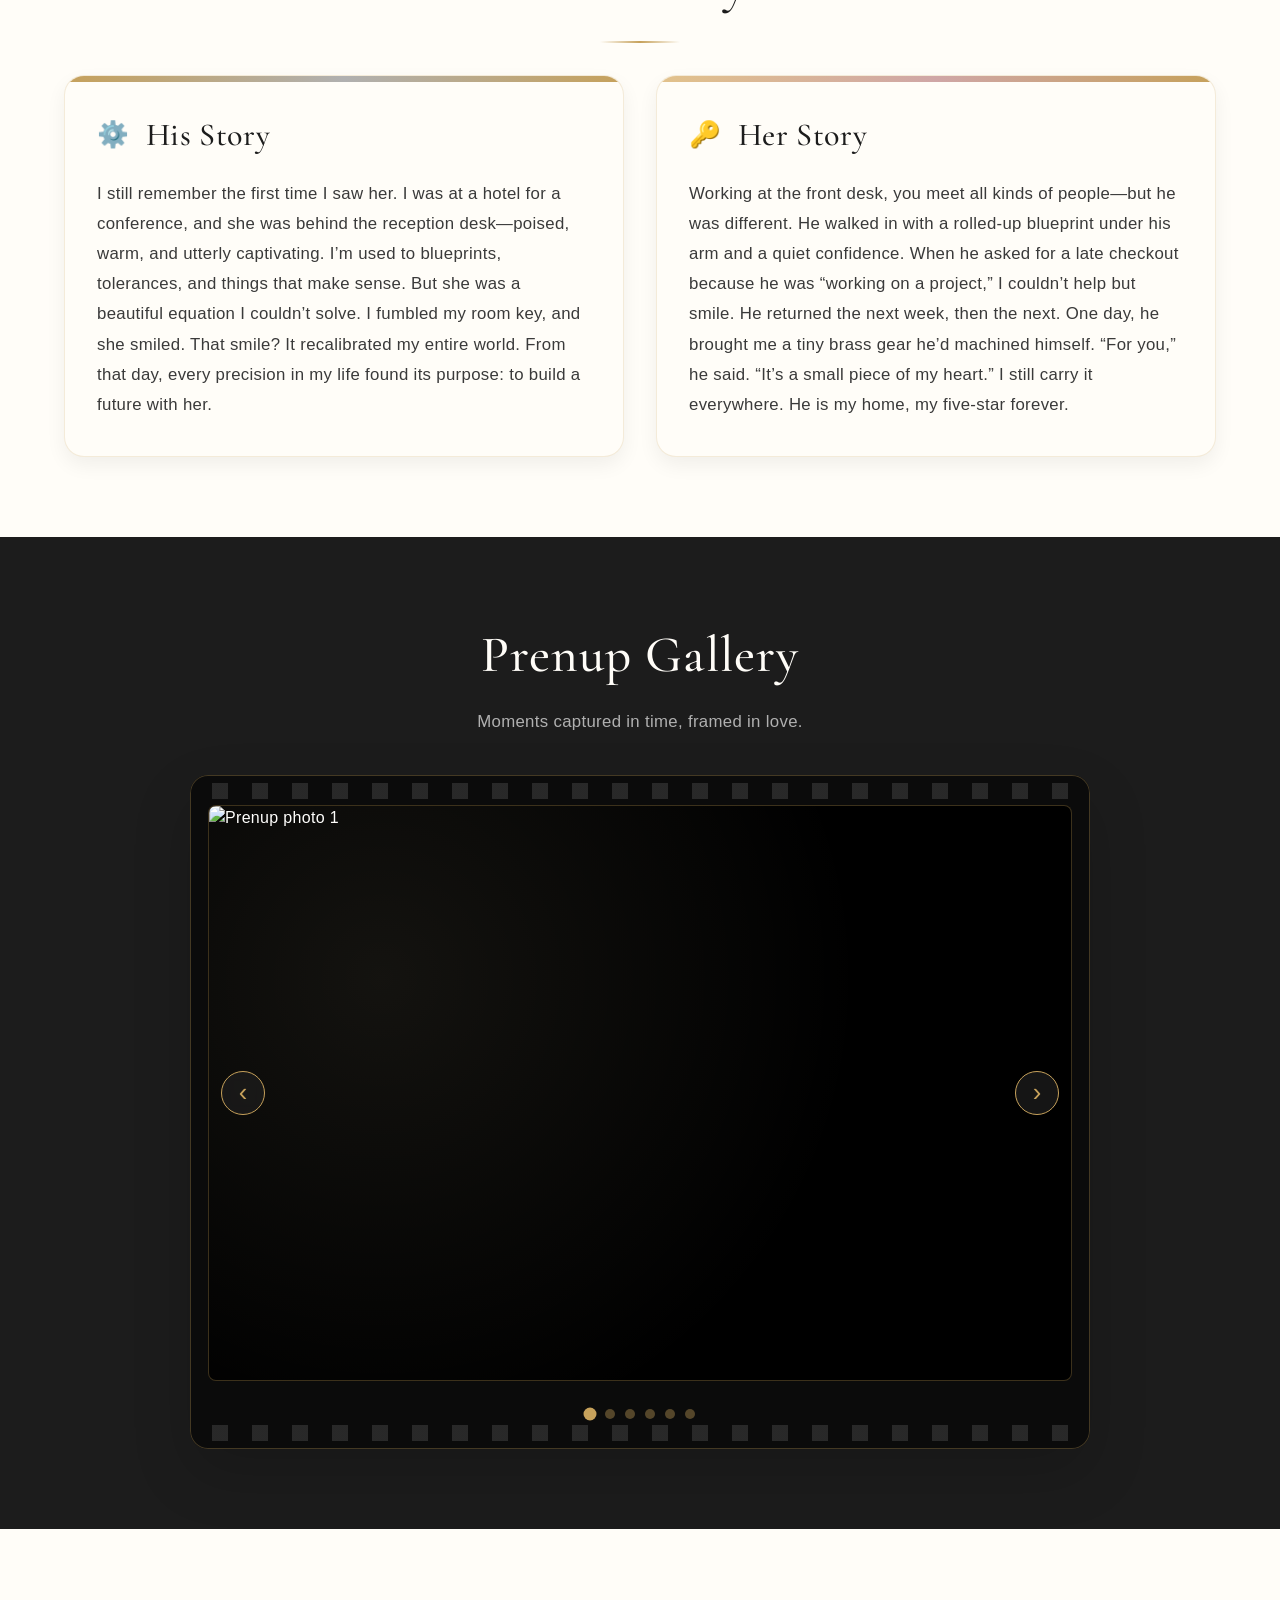
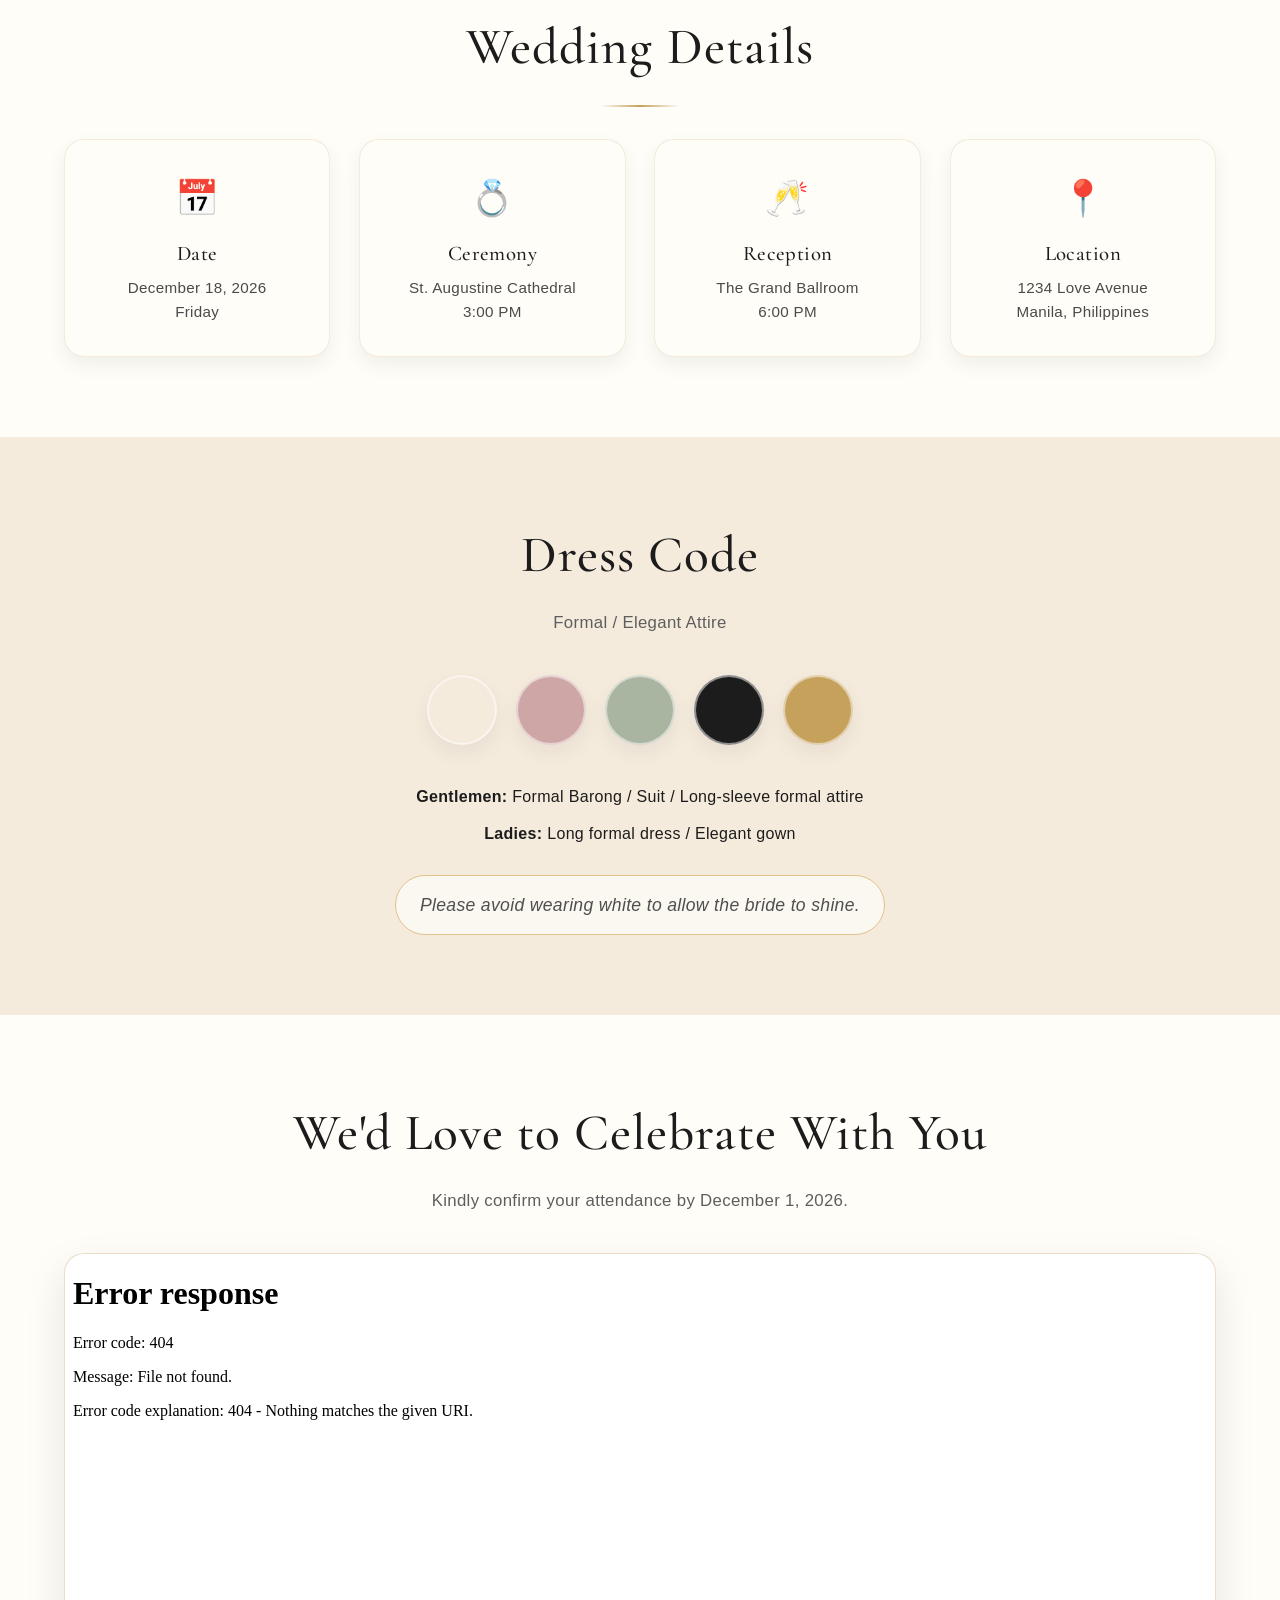
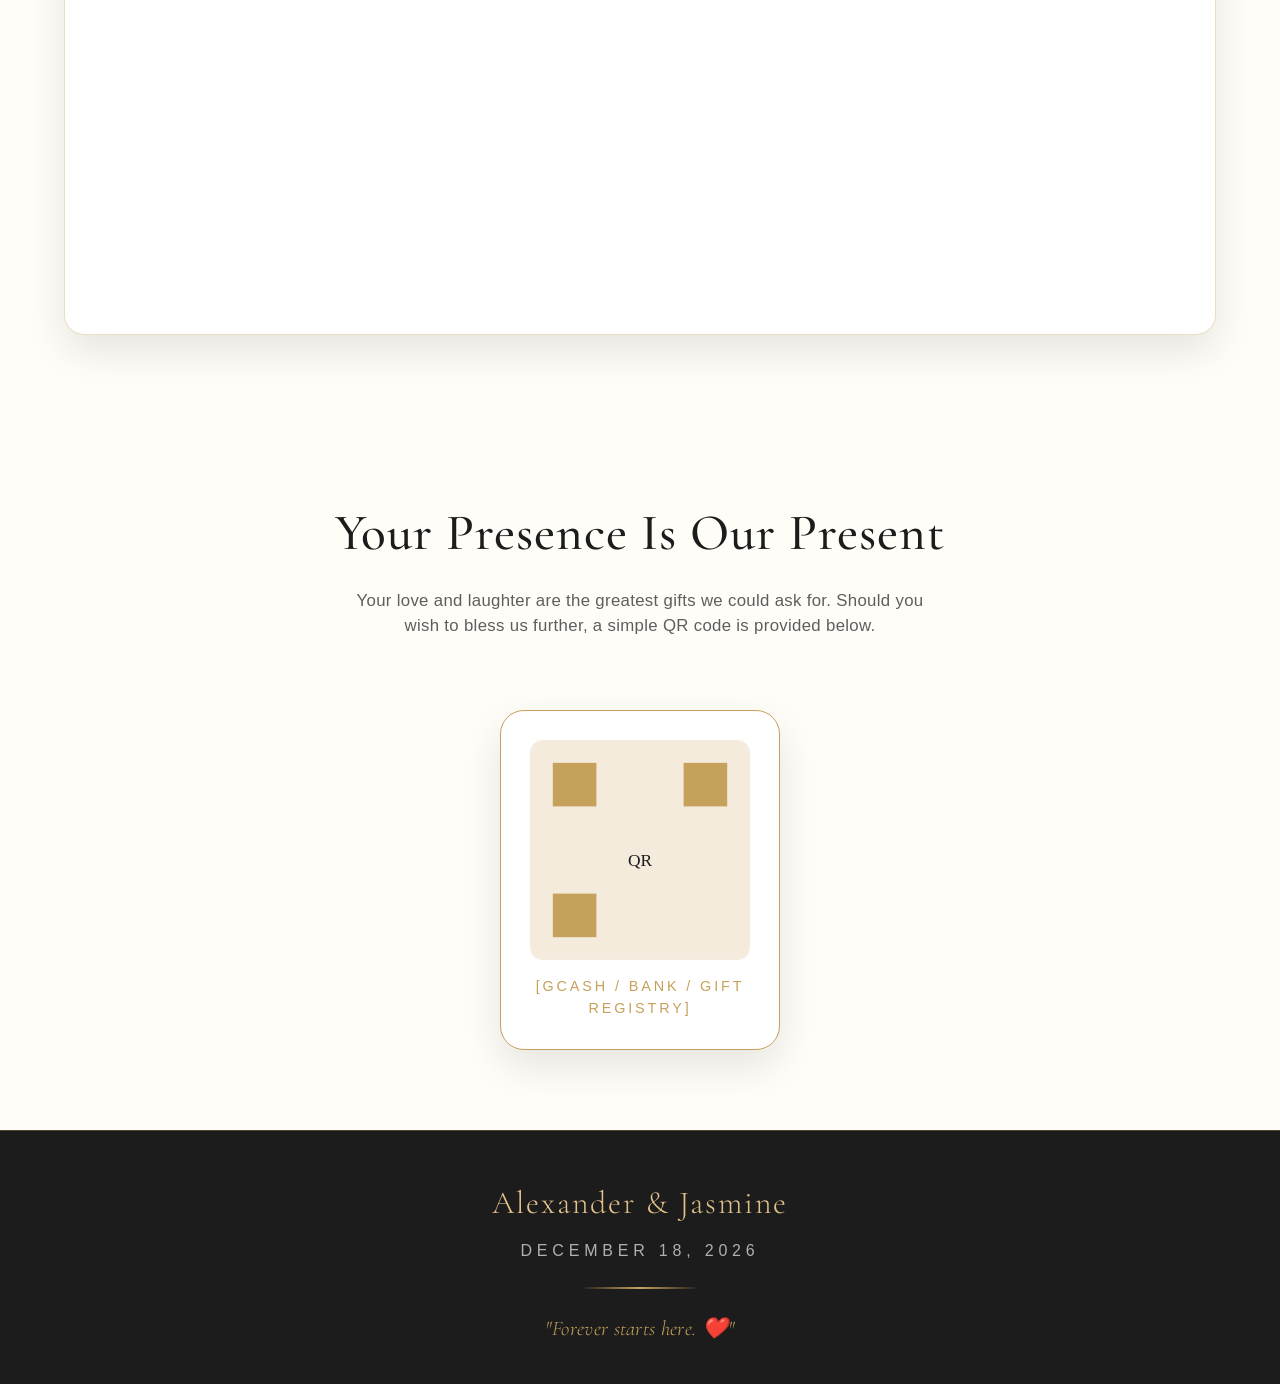
==== commit 6b2b52a7: "new theme" ====
--- a/index.html
+++ b/index.html
@@ -3,7 +3,9 @@
 <head>
   <meta charset="UTF-8">
   <meta name="viewport" content="width=device-width, initial-scale=1.0, viewport-fit=cover">
-  <title>Once Upon a Time · Wedding RSVP</title>
+  <title>Mark & Ann RSVP</title>
+  <link rel="icon" type="image/png" href="images/m&a.png">
+
   <!-- Google Fonts: elegant typography -->
   <link rel="preconnect" href="https://fonts.googleapis.com">
   <link rel="preconnect" href="https://fonts.gstatic.com" crossorigin>
@@ -13,184 +15,212 @@
 <body>
 
   <!-- ========== NAVIGATION ========== -->
-  <header class="nav-wrapper">
-    <nav class="nav-container" aria-label="Main navigation">
-      <a href="#home" class="nav-logo">E &amp; J</a>
-      <button class="nav-toggle" id="navToggle" aria-label="Toggle menu" aria-expanded="false">
-        <span></span><span></span><span></span>
-      </button>
-      <ul class="nav-menu" id="navMenu">
-        <li><a href="#home" class="nav-link">Home</a></li>
-        <li><a href="#story" class="nav-link">Our Story</a></li>
-        <li><a href="#details" class="nav-link">Details</a></li>
-        <li><a href="#dresscode" class="nav-link">Dress Code</a></li>
-        <li><a href="#gifts" class="nav-link">Gifts</a></li>
-        <li><a href="#rsvp" class="nav-link">RSVP</a></li>
-      </ul>
-    </nav>
-  </header>
-
-  <!-- ========== FLOATING MUSIC BUTTON ========== -->
-  <button class="music-btn" id="musicBtn" aria-label="Toggle background music">
-    <span class="music-icon" id="musicIcon">♪</span>
-  </button>
-
-  <!-- ========== HERO / OPENING ========== -->
+  <div class="loader-overlay" id="loader">
+    <div class="loader-initials">A & J</div>
+    <div class="loader-ring"></div>
+    <div class="loader-heart">❤️</div>
+  </div>
+
+  <!-- ========== NAVIGATION ========== -->
+  <nav class="nav-bar">
+    <a href="#home" class="nav-logo">A & J</a>
+    <button class="hamburger" id="hamburger" aria-label="Menu">☰</button>
+    <ul class="nav-links" id="navLinks">
+      <li><a href="#home">Home</a></li>
+      <li><a href="#countdown">Countdown</a></li>
+      <li><a href="#story">Our Story</a></li>
+      <li><a href="#gallery">Gallery</a></li>
+      <li><a href="#details">Details</a></li>
+      <li><a href="#dresscode">Dress Code</a></li>
+      <li><a href="#rsvp">RSVP</a></li>
+      <li><a href="#gifts">Gifts</a></li>
+    </ul>
+  </nav>
+
+  <!-- ========== HERO ========== -->
   <section id="home" class="hero">
-    <!-- decorative floating particles container -->
-    <div class="particles" id="particles"></div>
-    <div class="hero-overlay"></div>
+    <div class="petal" style="top:10%; left:5%; animation-delay:0s;"></div>
+    <div class="petal" style="top:20%; left:85%; animation-delay:3s; width:8px; height:8px;"></div>
+    <div class="petal" style="top:50%; left:15%; animation-delay:6s; width:16px; height:16px;"></div>
+    <div class="petal" style="top:70%; left:75%; animation-delay:2s; width:10px; height:10px;"></div>
+    <div class="petal" style="top:30%; left:45%; animation-delay:9s; width:14px; height:14px;"></div>
     <div class="hero-content">
-      <p class="hero-once">Once Upon a Time...</p>
       <h1 class="hero-names">
-        <span class="name-groom">Edward</span>
-        <span class="ampersand">&amp;</span>
-        <span class="name-bride">Juliet</span>
+        Alexander
+        <span class="hero-amp">&</span>
+        Jasmine
       </h1>
-      <p class="hero-sub">are getting married</p>
-      <p class="hero-date">June 20, 2026 · 4:00 PM</p>
-      <a href="#story" class="btn btn-hero" id="openStoryBtn">Open Our Story</a>
-    </div>
-    <div class="hero-scroll-hint">⌄</div>
+      <p class="hero-sub">Are Getting Married</p>
+      <div class="hero-date">December 18, 2026</div>
+    </div>
+    <div class="scroll-indicator">
+      <span>Scroll</span>
+      <span>↓</span>
+    </div>
   </section>
 
   <!-- ========== COUNTDOWN ========== -->
-  <section class="countdown-section section-paper">
-    <div class="container fade-up">
-      <h2 class="section-title">Our Fairytale Begins In...</h2>
-      <div class="countdown-grid" id="countdown">
-        <div class="countdown-item"><span class="countdown-number" id="days">00</span><span class="countdown-label">Days</span></div>
-        <div class="countdown-item"><span class="countdown-number" id="hours">00</span><span class="countdown-label">Hours</span></div>
-        <div class="countdown-item"><span class="countdown-number" id="minutes">00</span><span class="countdown-label">Minutes</span></div>
-        <div class="countdown-item"><span class="countdown-number" id="seconds">00</span><span class="countdown-label">Seconds</span></div>
-      </div>
-      <p class="countdown-message" id="countdownMessage"></p>
+  <section id="countdown" class="countdown-section">
+    <div class="container">
+      <h2 class="section-title animate-on-scroll">Counting Down to Forever</h2>
+      <p class="section-sub animate-on-scroll">Every second brings us closer to our forever.</p>
+      <div class="countdown-grid" id="countdownGrid">
+        <div class="countdown-card"><span class="countdown-number" id="days">00</span><div class="countdown-label">Days</div></div>
+        <div class="countdown-card"><span class="countdown-number" id="hours">00</span><div class="countdown-label">Hours</div></div>
+        <div class="countdown-card"><span class="countdown-number" id="minutes">00</span><div class="countdown-label">Minutes</div></div>
+        <div class="countdown-card"><span class="countdown-number" id="seconds">00</span><div class="countdown-label">Seconds</div></div>
+      </div>
+      <div class="countdown-message" id="countdownMessage"></div>
     </div>
   </section>
 
   <!-- ========== OUR STORY ========== -->
   <section id="story" class="story-section">
     <div class="container">
-      <h2 class="section-title fade-up">Our Story</h2>
+      <h2 class="section-title animate-on-scroll">Our Story</h2>
+      <div class="gold-divider animate-on-scroll"></div>
       <div class="story-grid">
         <!-- His Story -->
-        <div class="story-card story-card--his fade-left">
-          <div class="story-icon">🌿</div>
-          <h3 class="story-heading">His Story</h3>
-          <p class="story-text">
-            I never expected that an ordinary day would lead me to the person who would become my greatest adventure. 
-            From the moment I saw her, the world felt softer, brighter, and full of possibilities. 
-            Every laugh, every quiet moment, every step we took together wrote a new line in our story.
+        <article class="story-card his animate-on-scroll animate-left">
+          <h3><span class="story-icon">⚙️</span> His Story</h3>
+          <p>
+            I still remember the first time I saw her. I was at a hotel for a conference, 
+            and she was behind the reception desk—poised, warm, and utterly captivating. 
+            I’m used to blueprints, tolerances, and things that make sense. But she was 
+            a beautiful equation I couldn’t solve. I fumbled my room key, and she smiled. 
+            That smile? It recalibrated my entire world. From that day, every precision 
+            in my life found its purpose: to build a future with her.
           </p>
-          <p class="story-signature">— Edward</p>
-        </div>
+        </article>
         <!-- Her Story -->
-        <div class="story-card story-card--hers fade-right">
-          <div class="story-icon">🌸</div>
-          <h3 class="story-heading">Her Story</h3>
-          <p class="story-text">
-            Some stories begin with a grand adventure. Ours began with a simple moment that slowly became something beautiful. 
-            He was kind, patient, and made me feel like I was home. 
-            Now, as we turn the page to our forever, I can’t wait to write the rest with him.
+        <article class="story-card her animate-on-scroll animate-right">
+          <h3><span class="story-icon">🔑</span> Her Story</h3>
+          <p>
+            Working at the front desk, you meet all kinds of people—but he was different. 
+            He walked in with a rolled-up blueprint under his arm and a quiet confidence. 
+            When he asked for a late checkout because he was “working on a project,” 
+            I couldn’t help but smile. He returned the next week, then the next. 
+            One day, he brought me a tiny brass gear he’d machined himself. 
+            “For you,” he said. “It’s a small piece of my heart.” 
+            I still carry it everywhere. He is my home, my five-star forever.
           </p>
-          <p class="story-signature">— Juliet</p>
-        </div>
+        </article>
+      </div>
+    </div>
+  </section>
+
+  <!-- ========== PRENUP GALLERY (FILM STRIP) ========== -->
+  <section id="gallery" class="gallery-section">
+    <div class="container">
+      <h2 class="section-title animate-on-scroll">Prenup Gallery</h2>
+      <p class="section-sub animate-on-scroll">Moments captured in time, framed in love.</p>
+      <div class="film-strip animate-on-scroll animate-scale">
+        <div class="carousel-container" id="carouselContainer">
+          <div class="carousel-slides" id="carouselSlides">
+            <!-- Slides inserted by JS -->
+          </div>
+          <button class="carousel-btn prev" id="prevBtn" aria-label="Previous image">‹</button>
+          <button class="carousel-btn next" id="nextBtn" aria-label="Next image">›</button>
+        </div>
+        <div class="carousel-dots" id="carouselDots"></div>
       </div>
     </div>
   </section>
 
   <!-- ========== WEDDING DETAILS ========== -->
-  <section id="details" class="details-section section-paper">
-    <div class="container fade-up">
-      <h2 class="section-title">Wedding Details</h2>
-      <div class="details-card">
-        <div class="details-icon">💍</div>
-        <h3 class="details-title">Wedding Ceremony</h3>
-        <div class="details-info">
-          <p><strong>Date:</strong> Saturday, June 20, 2026</p>
-          <p><strong>Time:</strong> 4:00 PM – 10:00 PM</p>
-          <p><strong>Venue:</strong> The Enchanted Garden Estate</p>
-          <p><strong>Address:</strong> 123 Fairytale Lane, Rosewood Valley, CA 90210</p>
-        </div>
-        <a href="https://maps.google.com/?q=Enchanted+Garden+Estate" target="_blank" rel="noopener" class="btn btn-details">View Location</a>
+  <section id="details" class="details-section">
+    <div class="container">
+      <h2 class="section-title animate-on-scroll">Wedding Details</h2>
+      <div class="gold-divider animate-on-scroll"></div>
+      <div class="details-grid">
+        <div class="detail-card animate-on-scroll animate-left">
+          <div class="detail-icon">📅</div>
+          <h4>Date</h4>
+          <p>December 18, 2026<br>Friday</p>
+        </div>
+        <div class="detail-card animate-on-scroll">
+          <div class="detail-icon">💍</div>
+          <h4>Ceremony</h4>
+          <p>St. Augustine Cathedral<br>3:00 PM</p>
+        </div>
+        <div class="detail-card animate-on-scroll">
+          <div class="detail-icon">🥂</div>
+          <h4>Reception</h4>
+          <p>The Grand Ballroom<br>6:00 PM</p>
+        </div>
+        <div class="detail-card animate-on-scroll animate-right">
+          <div class="detail-icon">📍</div>
+          <h4>Location</h4>
+          <p>1234 Love Avenue<br>Manila, Philippines</p>
+        </div>
       </div>
     </div>
   </section>
 
   <!-- ========== DRESS CODE ========== -->
   <section id="dresscode" class="dresscode-section">
-    <div class="container fade-up">
-      <h2 class="section-title">Dress Code</h2>
-      <p class="dresscode-subtitle">Formal / Garden Formal</p>
-      <div class="dresscode-content">
-        <p class="dresscode-text">
-          We invite you to dress in elegant garden attire. Think soft, romantic, and airy fabrics. 
-          Below is our color palette — we would love for you to complement it.
-        </p>
-        <div class="palette">
-          <div class="swatch" style="background:#f7e7d3;"><span>Champagne</span></div>
-          <div class="swatch" style="background:#d9b8b3;"><span>Dusty Rose</span></div>
-          <div class="swatch" style="background:#a8b89a;"><span>Sage Green</span></div>
-          <div class="swatch" style="background:#f5f0e6;"><span>Ivory</span></div>
-        </div>
-        <p class="dresscode-note">Optional: Add a touch of gold or soft pink for a magical accent.</p>
-      </div>
-    </div>
-  </section>
-
-  <!-- ========== GIFTS / REGISTRY ========== -->
-  <section id="gifts" class="gifts-section section-paper">
-    <div class="container fade-up">
-      <h2 class="section-title">Your Presence is Our Greatest Gift</h2>
-      <p class="gifts-text">
-        Your love and presence mean the world to us. If you wish to honor us with a gift, 
-        we have provided a convenient way to send your blessings.
-      </p>
-      <div class="gift-card">
-        <div class="qr-placeholder">
-          <!-- QR CODE IMAGE: Replace with your own QR code -->
-          <img src="data:image/svg+xml,%3Csvg xmlns='http://www.w3.org/2000/svg' width='180' height='180' viewBox='0 0 180 180'%3E%3Crect width='180' height='180' fill='%23f5f0e6'/%3E%3Ctext x='90' y='95' font-family='sans-serif' font-size='14' fill='%236b5e4b' text-anchor='middle'%3EQR CODE%3C/text%3E%3C/svg%3E" alt="QR code placeholder" class="qr-img">
-        </div>
-        <p class="qr-label">Scan to send your gift</p>
-        <div class="gift-methods">
-          <p><strong>GCash:</strong> 0912 345 6789 (Placeholder)</p>
-          <p><strong>Bank:</strong> BDO · Account No. 1234 5678 90 (Placeholder)</p>
-          <p><strong>Other:</strong> PayPal.me/yourlink (Placeholder)</p>
-        </div>
+    <div class="container">
+      <h2 class="section-title animate-on-scroll">Dress Code</h2>
+      <p class="section-sub animate-on-scroll">Formal / Elegant Attire</p>
+      <div class="palette-row animate-on-scroll">
+        <div class="swatch" style="background: #F5EBDD;" title="Champagne"></div>
+        <div class="swatch" style="background: #CFA6A6;" title="Dusty Rose"></div>
+        <div class="swatch" style="background: #A9B5A0;" title="Sage Green"></div>
+        <div class="swatch" style="background: #1C1C1C;" title="Black"></div>
+        <div class="swatch" style="background: #C6A15B;" title="Warm Gold"></div>
+      </div>
+      <div class="animate-on-scroll" style="text-align:center; max-width:700px; margin:0 auto;">
+        <p><strong>Gentlemen:</strong> Formal Barong / Suit / Long-sleeve formal attire</p>
+        <p style="margin-top:0.8rem;"><strong>Ladies:</strong> Long formal dress / Elegant gown</p>
+        <div class="dresscode-note">Please avoid wearing white to allow the bride to shine.</div>
       </div>
     </div>
   </section>
 
   <!-- ========== RSVP ========== -->
   <section id="rsvp" class="rsvp-section">
-    <div class="container fade-up">
-      <h2 class="section-title">Will You Join Our Fairytale?</h2>
-      <p class="rsvp-text">Kindly confirm your attendance by filling out the form below.</p>
-      <!-- GOOGLE FORM EMBED: Replace the src with your own Google Form URL -->
-      <div class="rsvp-iframe-wrapper">
-        <iframe 
-          src="https://docs.google.com/forms/d/e/1FAIpQLSfPLACEHOLDER/viewform?embedded=true" 
-          width="100%" 
-          height="800" 
-          frameborder="0" 
-          marginheight="0" 
-          marginwidth="0"
-          title="RSVP Form">
-          Loading…
-        </iframe>
+    <div class="container">
+      <h2 class="section-title animate-on-scroll">We'd Love to Celebrate With You</h2>
+      <p class="section-sub animate-on-scroll">Kindly confirm your attendance by December 1, 2026.</p>
+      <div class="rsvp-iframe-wrapper animate-on-scroll animate-scale">
+        <iframe
+          src="YOUR_GOOGLE_FORM_EMBED_URL_HERE"
+          title="RSVP Form"
+          loading="lazy"
+        ></iframe>
+      </div>
+    </div>
+  </section>
+
+  <!-- ========== GIFT SECTION ========== -->
+  <section id="gifts" class="gift-section">
+    <div class="container" style="text-align:center;">
+      <h2 class="section-title animate-on-scroll">Your Presence Is Our Present</h2>
+      <p class="section-sub animate-on-scroll" style="max-width:600px;">
+        Your love and laughter are the greatest gifts we could ask for. 
+        Should you wish to bless us further, a simple QR code is provided below.
+      </p>
+      <div class="qr-container animate-on-scroll animate-scale">
+        <img src="assets/images/gift-qr.png" alt="Gift QR Code" loading="lazy">
+        <div class="qr-label">[GCash / Bank / Gift Registry]</div>
       </div>
     </div>
   </section>
 
   <!-- ========== FOOTER ========== -->
   <footer class="footer">
-    <div class="container">
-      <p class="footer-quote">And they lived happily ever after...</p>
-      <p class="footer-names">Edward &amp; Juliet</p>
-      <p class="footer-date">June 20, 2026</p>
-      <div class="footer-sparkle">✦</div>
-    </div>
+    <div class="footer-names">Alexander & Jasmine</div>
+    <div class="footer-date">December 18, 2026</div>
+    <div class="gold-divider" style="background: linear-gradient(90deg, transparent, var(--gold), transparent); margin: 1.5rem auto; width: 120px;"></div>
+    <div class="footer-quote">"Forever starts here. ❤️"</div>
   </footer>
+
+  <!-- ========== FLOATING MUSIC BUTTON ========== -->
+  <button class="music-btn" id="musicBtn" aria-label="Toggle music">♪</button>
+  <audio id="bgMusic" loop preload="none">
+    <source src="assets/music/wedding-song.mp3" type="audio/mpeg">
+    Your browser does not support the audio element.
+  </audio>
 
   <script src="script.js"></script>
 </body>
--- a/style.css
+++ b/style.css
@@ -1,1002 +1,903 @@
-/* ============================================================
-   style.css — Fairytale Wedding RSVP
-   ============================================================ */
-
-/* ---------- CSS Variables / Theme ---------- */
 :root {
-  --ivory: #fdfaf5;
-  --cream: #f7f0e6;
-  --soft-white: #fffcf8;
-  --champagne: #f0e2d0;
-  --gold: #c9a96e;
-  --gold-light: #e4cfae;
-  --dusty-rose: #d9b8b3;
-  --soft-pink: #f3e1dd;
-  --sage: #a8b89a;
-  --forest: #4a5e3f;
-  --dark-green: #2d3a24;
-  --text-dark: #3a3228;
-  --text-soft: #6b5e4b;
-  --shadow-soft: 0 8px 30px rgba(0, 0, 0, 0.06);
-  --shadow-card: 0 12px 40px rgba(0, 0, 0, 0.08);
-  --radius-card: 18px;
-  --font-script: 'Great Vibes', cursive;
-  --font-serif: 'Cormorant Garamond', serif;
-  --font-body: 'Quicksand', sans-serif;
-  --section-padding: 5rem 1.5rem;
-}
-
-/* ---------- Reset & Base ---------- */
-*,
-*::before,
-*::after {
-  box-sizing: border-box;
-  margin: 0;
-  padding: 0;
-}
-
-html {
-  scroll-behavior: smooth;
-  font-size: 16px;
-}
-
-body {
-  font-family: var(--font-body);
-  color: var(--text-dark);
-  background: var(--ivory);
-  line-height: 1.7;
-  overflow-x: hidden;
-  -webkit-font-smoothing: antialiased;
-}
-
-img {
-  max-width: 100%;
-  height: auto;
-  display: block;
-}
-
-a {
-  text-decoration: none;
-  color: inherit;
-}
-
-.container {
-  max-width: 1100px;
-  margin: 0 auto;
-  padding: 0 1.5rem;
-}
-
-/* ---------- Shared Section Styles ---------- */
-.section-paper {
-  background: var(--soft-white);
-  background-image: radial-gradient(circle at 20% 30%, rgba(240, 226, 208, 0.25) 0%, transparent 50%),
-                    radial-gradient(circle at 80% 70%, rgba(217, 184, 179, 0.15) 0%, transparent 45%);
-}
-
-.section-title {
-  font-family: var(--font-serif);
-  font-size: clamp(2rem, 5vw, 2.8rem);
-  font-weight: 500;
-  text-align: center;
-  color: var(--forest);
-  margin-bottom: 0.5rem;
-  letter-spacing: 0.02em;
-}
-
-.section-title::after {
-  content: '✦';
-  display: block;
-  font-size: 1rem;
-  color: var(--gold);
-  margin-top: 0.5rem;
-  letter-spacing: 0.5em;
-}
-
-/* ---------- Buttons ---------- */
-.btn {
-  display: inline-block;
-  font-family: var(--font-body);
-  font-weight: 500;
-  font-size: 1rem;
-  padding: 0.9rem 2.2rem;
-  border-radius: 50px;
-  border: 1px solid var(--gold);
-  background: transparent;
-  color: var(--forest);
-  cursor: pointer;
-  transition: background 0.3s ease, color 0.3s ease, transform 0.2s ease;
-  letter-spacing: 0.06em;
-  text-transform: uppercase;
-}
-
-.btn:hover {
-  background: var(--gold);
-  color: #fff;
-  transform: translateY(-2px);
-}
-
-.btn-hero {
-  margin-top: 1.8rem;
-  border-color: var(--gold-light);
-  color: var(--cream);
-  background: rgba(255, 255, 255, 0.08);
-  backdrop-filter: blur(4px);
-}
-
-.btn-hero:hover {
-  background: var(--gold);
-  color: #fff;
-}
-
-.btn-details {
-  margin-top: 1.2rem;
-}
-
-/* ---------- Navigation ---------- */
-.nav-wrapper {
-  position: fixed;
-  top: 0;
-  left: 0;
-  width: 100%;
-  z-index: 1000;
-  background: rgba(253, 250, 245, 0.85);
-  backdrop-filter: blur(12px);
-  border-bottom: 1px solid rgba(201, 169, 110, 0.15);
-  transition: background 0.3s ease;
-}
-
-.nav-container {
-  max-width: 1100px;
-  margin: 0 auto;
-  padding: 0.8rem 1.5rem;
-  display: flex;
-  align-items: center;
-  justify-content: space-between;
-}
-
-.nav-logo {
-  font-family: var(--font-script);
-  font-size: 1.8rem;
-  color: var(--forest);
-  letter-spacing: 0.05em;
-}
-
-.nav-menu {
-  display: flex;
-  gap: 1.8rem;
-  list-style: none;
-}
-
-.nav-link {
-  font-size: 0.85rem;
-  font-weight: 500;
-  letter-spacing: 0.08em;
-  text-transform: uppercase;
-  color: var(--text-soft);
-  transition: color 0.3s ease;
-  position: relative;
-}
-
-.nav-link::after {
-  content: '';
-  position: absolute;
-  bottom: -4px;
-  left: 0;
-  width: 0;
-  height: 1px;
-  background: var(--gold);
-  transition: width 0.3s ease;
-}
-
-.nav-link:hover {
-  color: var(--forest);
-}
-
-.nav-link:hover::after {
-  width: 100%;
-}
-
-/* Hamburger */
-.nav-toggle {
-  display: none;
-  flex-direction: column;
-  gap: 5px;
-  background: none;
-  border: none;
-  cursor: pointer;
-  padding: 4px;
-}
-
-.nav-toggle span {
-  display: block;
-  width: 26px;
-  height: 2px;
-  background: var(--forest);
-  border-radius: 2px;
-  transition: transform 0.3s ease, opacity 0.3s ease;
-}
-
-.nav-toggle.active span:nth-child(1) {
-  transform: rotate(45deg) translate(5px, 5px);
-}
-.nav-toggle.active span:nth-child(2) {
-  opacity: 0;
-}
-.nav-toggle.active span:nth-child(3) {
-  transform: rotate(-45deg) translate(5px, -5px);
-}
-
-/* ---------- Music Button ---------- */
-.music-btn {
-  position: fixed;
-  bottom: 1.5rem;
-  right: 1.5rem;
-  z-index: 1100;
-  width: 48px;
-  height: 48px;
-  border-radius: 50%;
-  border: 1px solid var(--gold);
-  background: rgba(253, 250, 245, 0.9);
-  backdrop-filter: blur(8px);
-  color: var(--forest);
-  font-size: 1.3rem;
-  cursor: pointer;
-  display: flex;
-  align-items: center;
-  justify-content: center;
-  box-shadow: var(--shadow-soft);
-  transition: transform 0.2s ease, background 0.3s ease;
-}
-
-.music-btn:hover {
-  transform: scale(1.08);
-  background: var(--gold);
-  color: #fff;
-}
-
-.music-btn.playing .music-icon {
-  animation: pulseMusic 1.2s infinite ease-in-out;
-}
-
-@keyframes pulseMusic {
-  0%, 100% { transform: scale(1); }
-  50% { transform: scale(1.25); }
-}
-
-/* ---------- Hero ---------- */
-.hero {
-  position: relative;
-  min-height: 100vh;
-  display: flex;
-  align-items: center;
-  justify-content: center;
-  text-align: center;
-  background: linear-gradient(160deg, #2d3a24 0%, #4a5e3f 40%, #6b7c5e 70%, #a8b89a 100%);
-  overflow: hidden;
-  padding: 6rem 1.5rem 4rem;
-}
-
-.hero-overlay {
-  position: absolute;
-  inset: 0;
-  background: radial-gradient(circle at 50% 40%, rgba(255, 250, 240, 0.12) 0%, transparent 60%),
-              radial-gradient(circle at 20% 80%, rgba(217, 184, 179, 0.1) 0%, transparent 50%);
-  pointer-events: none;
-}
-
-.hero-content {
-  position: relative;
-  z-index: 2;
-  max-width: 750px;
-}
-
-.hero-once {
-  font-family: var(--font-serif);
-  font-style: italic;
-  font-size: clamp(1.1rem, 3vw, 1.5rem);
-  color: var(--gold-light);
-  letter-spacing: 0.2em;
-  margin-bottom: 0.8rem;
-  opacity: 0;
-  animation: fadeUp 1.2s 0.3s forwards;
-}
-
-.hero-names {
-  font-family: var(--font-script);
-  font-size: clamp(3rem, 12vw, 6rem);
-  color: var(--cream);
-  line-height: 1.1;
-  font-weight: 400;
-  text-shadow: 0 2px 20px rgba(0, 0, 0, 0.15);
-  opacity: 0;
-  animation: fadeUp 1.2s 0.6s forwards;
-}
-
-.hero-names .ampersand {
-  display: block;
-  font-size: 0.55em;
-  color: var(--gold-light);
-  margin: 0.1em 0;
-}
-
-.hero-sub {
-  font-family: var(--font-serif);
-  font-size: clamp(1rem, 3vw, 1.4rem);
-  color: rgba(255, 252, 248, 0.85);
-  letter-spacing: 0.25em;
-  text-transform: uppercase;
-  margin-top: 0.5rem;
-  opacity: 0;
-  animation: fadeUp 1.2s 0.9s forwards;
-}
-
-.hero-date {
-  font-family: var(--font-body);
-  font-size: clamp(0.9rem, 2.5vw, 1.1rem);
-  color: var(--gold-light);
-  letter-spacing: 0.15em;
-  margin-top: 0.8rem;
-  opacity: 0;
-  animation: fadeUp 1.2s 1.1s forwards;
-}
-
-.btn-hero {
-  opacity: 0;
-  animation: fadeUp 1.2s 1.4s forwards;
-}
-
-.hero-scroll-hint {
-  position: absolute;
-  bottom: 2rem;
-  left: 50%;
-  transform: translateX(-50%);
-  font-size: 1.8rem;
-  color: rgba(255, 255, 255, 0.5);
-  animation: bounceHint 2s infinite ease-in-out;
-  z-index: 2;
-}
-
-@keyframes bounceHint {
-  0%, 100% { transform: translateX(-50%) translateY(0); }
-  50% { transform: translateX(-50%) translateY(8px); }
-}
-
-@keyframes fadeUp {
-  from { opacity: 0; transform: translateY(20px); }
-  to { opacity: 1; transform: translateY(0); }
-}
-
-/* Particles */
-.particles {
-  position: absolute;
-  inset: 0;
-  pointer-events: none;
-  z-index: 1;
-  overflow: hidden;
-}
-
-.particle {
-  position: absolute;
-  border-radius: 50%;
-  background: rgba(255, 250, 240, 0.7);
-  box-shadow: 0 0 6px 2px rgba(255, 240, 200, 0.5);
-  animation: floatParticle linear infinite;
-}
-
-@keyframes floatParticle {
-  0% { transform: translateY(0) scale(1); opacity: 0; }
-  10% { opacity: 0.9; }
-  90% { opacity: 0.9; }
-  100% { transform: translateY(-100vh) scale(0.4); opacity: 0; }
-}
-
-/* ---------- Countdown ---------- */
-.countdown-section {
-  padding: var(--section-padding);
-  text-align: center;
-}
-
-.countdown-grid {
-  display: flex;
-  justify-content: center;
-  gap: clamp(0.8rem, 4vw, 2.5rem);
-  margin-top: 2rem;
-  flex-wrap: wrap;
-}
-
-.countdown-item {
-  background: var(--ivory);
-  border: 1px solid rgba(201, 169, 110, 0.3);
-  border-radius: var(--radius-card);
-  padding: 1.2rem 1.5rem;
-  min-width: 80px;
-  box-shadow: var(--shadow-soft);
-  transition: transform 0.3s ease;
-}
-
-.countdown-item:hover {
-  transform: translateY(-4px);
-}
-
-.countdown-number {
-  display: block;
-  font-family: var(--font-serif);
-  font-size: clamp(1.8rem, 5vw, 2.8rem);
-  font-weight: 600;
-  color: var(--forest);
-  line-height: 1.2;
-}
-
-.countdown-label {
-  font-size: 0.75rem;
-  letter-spacing: 0.15em;
-  text-transform: uppercase;
-  color: var(--text-soft);
-}
-
-.countdown-message {
-  font-family: var(--font-script);
-  font-size: clamp(1.5rem, 5vw, 2.2rem);
-  color: var(--gold);
-  margin-top: 1.5rem;
-}
-
-/* ---------- Story ---------- */
-.story-section {
-  padding: var(--section-padding);
-  background: var(--cream);
-  background-image: radial-gradient(circle at 10% 20%, rgba(240, 226, 208, 0.4) 0%, transparent 40%),
-                    radial-gradient(circle at 90% 80%, rgba(217, 184, 179, 0.2) 0%, transparent 40%);
-}
-
-.story-grid {
-  display: grid;
-  grid-template-columns: 1fr 1fr;
-  gap: 2.5rem;
-  margin-top: 2.5rem;
-}
-
-.story-card {
-  background: var(--soft-white);
-  border-radius: var(--radius-card);
-  padding: 2.2rem 2rem;
-  box-shadow: var(--shadow-card);
-  border: 1px solid rgba(201, 169, 110, 0.15);
-  position: relative;
-  transition: transform 0.3s ease, box-shadow 0.3s ease;
-}
-
-.story-card:hover {
-  transform: translateY(-6px);
-  box-shadow: 0 18px 50px rgba(0, 0, 0, 0.1);
-}
-
-.story-icon {
-  font-size: 2rem;
-  margin-bottom: 0.5rem;
-}
-
-.story-heading {
-  font-family: var(--font-serif);
-  font-size: 1.8rem;
-  font-weight: 500;
-  color: var(--forest);
-  margin-bottom: 1rem;
-}
-
-.story-text {
-  font-size: 1rem;
-  color: var(--text-soft);
-  line-height: 1.9;
-  font-style: italic;
-}
-
-.story-signature {
-  font-family: var(--font-script);
-  font-size: 1.6rem;
-  color: var(--gold);
-  margin-top: 1.2rem;
-  text-align: right;
-}
-
-/* ---------- Details ---------- */
-.details-section {
-  padding: var(--section-padding);
-}
-
-.details-card {
-  max-width: 600px;
-  margin: 2rem auto 0;
-  background: var(--ivory);
-  border-radius: var(--radius-card);
-  padding: 2.5rem 2rem;
-  text-align: center;
-  box-shadow: var(--shadow-card);
-  border: 1px solid rgba(201, 169, 110, 0.2);
-  position: relative;
-  overflow: hidden;
-}
-
-.details-card::before {
-  content: '';
-  position: absolute;
-  top: 0;
-  left: 0;
-  width: 100%;
-  height: 4px;
-  background: linear-gradient(90deg, var(--gold-light), var(--gold), var(--gold-light));
-}
-
-.details-icon {
-  font-size: 2.5rem;
-  margin-bottom: 0.5rem;
-}
-
-.details-title {
-  font-family: var(--font-serif);
-  font-size: 1.8rem;
-  color: var(--forest);
-  margin-bottom: 1.2rem;
-}
-
-.details-info p {
-  margin-bottom: 0.6rem;
-  color: var(--text-soft);
-  font-size: 1rem;
-}
-
-.details-info strong {
-  color: var(--forest);
-}
-
-/* ---------- Dress Code ---------- */
-.dresscode-section {
-  padding: var(--section-padding);
-  background: var(--soft-white);
-}
-
-.dresscode-subtitle {
-  text-align: center;
-  font-family: var(--font-serif);
-  font-size: 1.3rem;
-  color: var(--gold);
-  font-style: italic;
-  margin-bottom: 1.5rem;
-}
-
-.dresscode-content {
-  max-width: 650px;
-  margin: 0 auto;
-  text-align: center;
-}
-
-.dresscode-text {
-  color: var(--text-soft);
-  margin-bottom: 1.8rem;
-  font-size: 1rem;
-}
-
-.palette {
-  display: flex;
-  justify-content: center;
-  gap: 1.2rem;
-  flex-wrap: wrap;
-  margin-bottom: 1.5rem;
-}
-
-.swatch {
-  width: 90px;
-  height: 90px;
-  border-radius: 50%;
-  display: flex;
-  align-items: flex-end;
-  justify-content: center;
-  padding-bottom: 0.5rem;
-  font-size: 0.7rem;
-  font-weight: 600;
-  letter-spacing: 0.08em;
-  text-transform: uppercase;
-  color: var(--text-dark);
-  border: 2px solid rgba(255, 255, 255, 0.8);
-  box-shadow: 0 4px 15px rgba(0, 0, 0, 0.08);
-  transition: transform 0.3s ease;
-}
-
-.swatch:hover {
-  transform: scale(1.06);
-}
-
-.dresscode-note {
-  font-style: italic;
-  color: var(--text-soft);
-  font-size: 0.95rem;
-}
-
-/* ---------- Gifts ---------- */
-.gifts-section {
-  padding: var(--section-padding);
-}
-
-.gifts-text {
-  max-width: 600px;
-  margin: 1rem auto 2rem;
-  text-align: center;
-  color: var(--text-soft);
-  font-size: 1rem;
-}
-
-.gift-card {
-  max-width: 480px;
-  margin: 0 auto;
-  background: var(--ivory);
-  border-radius: var(--radius-card);
-  padding: 2.5rem 2rem;
-  text-align: center;
-  box-shadow: var(--shadow-card);
-  border: 1px solid rgba(201, 169, 110, 0.2);
-}
-
-.qr-placeholder {
-  display: flex;
-  justify-content: center;
-  margin-bottom: 1rem;
-}
-
-.qr-img {
-  width: 180px;
-  height: 180px;
-  border-radius: 12px;
-  border: 1px solid rgba(201, 169, 110, 0.3);
-  padding: 8px;
-  background: #fff;
-}
-
-.qr-label {
-  font-family: var(--font-serif);
-  font-size: 1.2rem;
-  color: var(--forest);
-  margin-bottom: 1.2rem;
-}
-
-.gift-methods p {
-  font-size: 0.95rem;
-  color: var(--text-soft);
-  margin-bottom: 0.4rem;
-}
-
-.gift-methods strong {
-  color: var(--forest);
-}
-
-/* ---------- RSVP ---------- */
-.rsvp-section {
-  padding: var(--section-padding);
-  background: var(--cream);
-}
-
-.rsvp-text {
-  text-align: center;
-  color: var(--text-soft);
-  margin-bottom: 2rem;
-  font-size: 1rem;
-}
-
-.rsvp-iframe-wrapper {
-  max-width: 800px;
-  margin: 0 auto;
-  border-radius: var(--radius-card);
-  overflow: hidden;
-  box-shadow: var(--shadow-card);
-  background: #fff;
-  border: 1px solid rgba(201, 169, 110, 0.2);
-}
-
-.rsvp-iframe-wrapper iframe {
-  display: block;
-  width: 100%;
-  min-height: 700px;
-  border: none;
-}
-
-/* ---------- Footer ---------- */
-.footer {
-  padding: 3.5rem 1.5rem 3rem;
-  text-align: center;
-  background: var(--dark-green);
-  color: var(--cream);
-}
-
-.footer-quote {
-  font-family: var(--font-script);
-  font-size: clamp(1.6rem, 5vw, 2.4rem);
-  color: var(--gold-light);
-  margin-bottom: 0.5rem;
-}
-
-.footer-names {
-  font-family: var(--font-serif);
-  font-size: 1.4rem;
-  letter-spacing: 0.1em;
-}
-
-.footer-date {
-  font-size: 0.9rem;
-  letter-spacing: 0.2em;
-  opacity: 0.7;
-  margin-top: 0.3rem;
-}
-
-.footer-sparkle {
-  font-size: 1.2rem;
-  color: var(--gold);
-  margin-top: 1rem;
-  animation: sparkleSpin 4s infinite linear;
-}
-
-@keyframes sparkleSpin {
-  0% { transform: rotate(0deg) scale(1); }
-  50% { transform: rotate(180deg) scale(1.3); }
-  100% { transform: rotate(360deg) scale(1); }
-}
-
-/* ============================================================
-   SCROLL ANIMATIONS (Intersection Observer)
-   ============================================================ */
-.fade-up,
-.fade-left,
-.fade-right {
-  opacity: 0;
-  transition: opacity 0.9s ease, transform 0.9s ease;
-  will-change: opacity, transform;
-}
-
-.fade-up {
-  transform: translateY(40px);
-}
-
-.fade-left {
-  transform: translateX(-50px);
-}
-
-.fade-right {
-  transform: translateX(50px);
-}
-
-.fade-up.visible,
-.fade-left.visible,
-.fade-right.visible {
-  opacity: 1;
-  transform: translate(0, 0);
-}
-
-/* ============================================================
-   RESPONSIVE — MEDIA QUERIES
-   ============================================================ */
-
-/* ---------- Tablet & small desktop ---------- */
-@media (max-width: 900px) {
-  .story-grid {
-    grid-template-columns: 1fr;
-    gap: 1.8rem;
-  }
-
-  .story-card {
-    padding: 1.8rem 1.5rem;
-  }
-}
-
-/* ---------- Mobile navigation (max 768px) ---------- */
-@media (max-width: 768px) {
-  .nav-toggle {
-    display: flex;
-  }
-
-  .nav-menu {
-    position: fixed;
-    top: 0;
-    right: -100%;
-    width: 70%;
-    max-width: 300px;
-    height: 100vh;
-    background: var(--soft-white);
-    flex-direction: column;
-    align-items: flex-start;
-    padding: 5rem 2rem 2rem;
-    gap: 1.5rem;
-    box-shadow: -8px 0 30px rgba(0, 0, 0, 0.08);
-    transition: right 0.4s cubic-bezier(0.22, 1, 0.36, 1);
-    z-index: 999;
-  }
-
-  .nav-menu.open {
-    right: 0;
-  }
-
-  .nav-link {
-    font-size: 1rem;
-    display: block;
-    width: 100%;
-    padding: 0.4rem 0;
-  }
-
-  /* Hero adjustments */
-  .hero {
-    min-height: 90vh;
-    padding: 5rem 1.2rem 3rem;
-  }
-
-  .hero-names {
-    font-size: clamp(2.6rem, 14vw, 4.5rem);
-  }
-
-  /* Countdown */
-  .countdown-item {
-    min-width: 65px;
-    padding: 0.9rem 1rem;
-  }
-
-  .countdown-number {
-    font-size: 1.6rem;
-  }
-
-  /* Details card */
-  .details-card {
-    padding: 2rem 1.2rem;
-  }
-
-  /* Swatches */
-  .swatch {
-    width: 70px;
-    height: 70px;
-    font-size: 0.6rem;
-  }
-
-  /* RSVP iframe */
-  .rsvp-iframe-wrapper iframe {
-    min-height: 600px;
-  }
-
-  /* Music button */
-  .music-btn {
-    width: 42px;
-    height: 42px;
-    font-size: 1.1rem;
-    bottom: 1rem;
-    right: 1rem;
-  }
-}
-
-/* ---------- Small mobile (max 430px) ---------- */
-@media (max-width: 430px) {
-  :root {
-    --section-padding: 3.5rem 1rem;
-  }
-
-  .container {
-    padding: 0 1rem;
-  }
-
-  .hero-names {
-    font-size: clamp(2.4rem, 15vw, 3.8rem);
-  }
-
-  .hero-once {
-    font-size: 1rem;
-    letter-spacing: 0.15em;
-  }
-
-  .hero-sub {
-    font-size: 0.85rem;
-    letter-spacing: 0.15em;
-  }
-
-  .hero-date {
-    font-size: 0.85rem;
-  }
-
-  .btn {
-    padding: 0.75rem 1.6rem;
-    font-size: 0.85rem;
-  }
-
-  .section-title {
-    font-size: 1.8rem;
-  }
-
-  .countdown-grid {
-    gap: 0.5rem;
-  }
-
-  .countdown-item {
-    min-width: 55px;
-    padding: 0.7rem 0.7rem;
-  }
-
-  .countdown-number {
-    font-size: 1.3rem;
-  }
-
-  .countdown-label {
-    font-size: 0.6rem;
-  }
-
-  .story-card {
-    padding: 1.5rem 1.1rem;
-  }
-
-  .story-heading {
-    font-size: 1.5rem;
-  }
-
-  .details-card {
-    padding: 1.5rem 1rem;
-  }
-
-  .details-title {
-    font-size: 1.5rem;
-  }
-
-  .swatch {
-    width: 58px;
-    height: 58px;
-    font-size: 0.55rem;
-  }
-
-  .qr-img {
-    width: 140px;
-    height: 140px;
-  }
-
-  .gift-card {
-    padding: 1.8rem 1.2rem;
-  }
-
-  .rsvp-iframe-wrapper iframe {
-    min-height: 500px;
-  }
-
-  .footer {
-    padding: 2.5rem 1rem 2rem;
-  }
-
-  .footer-quote {
-    font-size: 1.5rem;
-  }
-
-  .footer-names {
-    font-size: 1.2rem;
-  }
-}
-
-/* ---------- Very small (320px) ---------- */
-@media (max-width: 340px) {
-  .hero-names {
-    font-size: 2.2rem;
-  }
-
-  .countdown-item {
-    min-width: 48px;
-    padding: 0.6rem 0.5rem;
-  }
-
-  .countdown-number {
-    font-size: 1.1rem;
-  }
-
-  .swatch {
-    width: 48px;
-    height: 48px;
-    font-size: 0.5rem;
-  }
-}
-
-/* ---------- Large desktop (1440px+) ---------- */
-@media (min-width: 1440px) {
-  .container {
-    max-width: 1200px;
-  }
-
-  .hero-names {
-    font-size: 7rem;
-  }
-}+      --charcoal: #1C1C1C;
+      --gold: #C6A15B;
+      --gold-light: #E2C28B;
+      --champagne: #F5EBDD;
+      --ivory: #FFFDF8;
+      --dusty-rose: #CFA6A6;
+      --sage: #A9B5A0;
+      --warm-gold: #C6A15B;
+      --shadow-sm: 0 8px 20px rgba(0,0,0,0.06);
+      --shadow-md: 0 16px 40px rgba(0,0,0,0.10);
+      --shadow-lg: 0 24px 60px rgba(0,0,0,0.16);
+      --radius-card: 20px;
+      --radius-sm: 12px;
+      --spacer: 1.5rem;
+      --font-serif: 'Cormorant Garamond', 'Times New Roman', serif;
+      --font-sans: 'Inter', -apple-system, BlinkMacSystemFont, 'Segoe UI', Roboto, sans-serif;
+      --transition-smooth: cubic-bezier(0.23, 1, 0.32, 1);
+    }
+
+    /* ========== GLOBAL RESETS ========== */
+    * {
+      margin: 0;
+      padding: 0;
+      box-sizing: border-box;
+    }
+
+    html {
+      scroll-behavior: smooth;
+      font-size: 16px;
+    }
+
+    body {
+      font-family: var(--font-sans);
+      background-color: var(--ivory);
+      color: var(--charcoal);
+      line-height: 1.5;
+      overflow-x: hidden;
+      font-weight: 300;
+      letter-spacing: 0.02em;
+    }
+
+    /* Reduced motion preference */
+    @media (prefers-reduced-motion: reduce) {
+      html { scroll-behavior: auto; }
+      *, *::before, *::after {
+        animation-duration: 0.01ms !important;
+        animation-iteration-count: 1 !important;
+        transition-duration: 0.01ms !important;
+      }
+    }
+
+    img { max-width: 100%; display: block; }
+
+    /* ========== TYPOGRAPHY ========== */
+    h1, h2, h3, h4, .serif {
+      font-family: var(--font-serif);
+      font-weight: 500;
+      letter-spacing: 0.02em;
+    }
+
+    .section-title {
+      font-size: clamp(2rem, 6vw, 3.2rem);
+      font-weight: 500;
+      color: var(--charcoal);
+      text-align: center;
+      margin-bottom: 1rem;
+    }
+
+    .section-sub {
+      text-align: center;
+      color: #5e5e5e;
+      max-width: 640px;
+      margin: 0 auto 2.5rem;
+      font-size: 1.05rem;
+    }
+
+    /* ========== UTILITY / LAYOUT ========== */
+    .container {
+      max-width: 1200px;
+      margin: 0 auto;
+      padding: 0 1.5rem;
+    }
+
+    section {
+      padding: 5rem 0;
+      position: relative;
+    }
+
+    @media (max-width: 640px) {
+      section { padding: 3.5rem 0; }
+    }
+
+    /* ========== DECORATIVE ELEMENTS (subtle gears, grids, sparkles) ========== */
+    .gear-icon {
+      display: inline-block;
+      width: 1.2rem;
+      height: 1.2rem;
+      background: currentColor;
+      mask: url("data:image/svg+xml,%3Csvg xmlns='http://www.w3.org/2000/svg' viewBox='0 0 24 24' fill='none' stroke='currentColor' stroke-width='1.5'%3E%3Ccircle cx='12' cy='12' r='3'/%3E%3Cpath d='M19.4 15a1.65 1.65 0 0 0 .33-1.82 1.65 1.65 0 0 0-1.51-1H5.78a1.65 1.65 0 0 0-1.51 1 1.65 1.65 0 0 0 .33 1.82l.04.04a10 10 0 0 0 1.1 1.28l.04.04a1.65 1.65 0 0 0 1.82.33H15a1.65 1.65 0 0 0 1.82-.33l.04-.04a10 10 0 0 0 1.1-1.28l.04-.04z'/%3E%3Cpath d='M4.6 9a1.65 1.65 0 0 0-.33 1.82 1.65 1.65 0 0 0 1.51 1h12.44a1.65 1.65 0 0 0 1.51-1 1.65 1.65 0 0 0-.33-1.82l-.04-.04a10 10 0 0 0-1.1-1.28l-.04-.04a1.65 1.65 0 0 0-1.82-.33H9a1.65 1.65 0 0 0-1.82.33l-.04.04a10 10 0 0 0-1.1 1.28l-.04.04z'/%3E%3C/svg%3E") no-repeat center;
+      -webkit-mask: url("data:image/svg+xml,%3Csvg xmlns='http://www.w3.org/2000/svg' viewBox='0 0 24 24' fill='none' stroke='currentColor' stroke-width='1.5'%3E%3Ccircle cx='12' cy='12' r='3'/%3E%3Cpath d='M19.4 15a1.65 1.65 0 0 0 .33-1.82 1.65 1.65 0 0 0-1.51-1H5.78a1.65 1.65 0 0 0-1.51 1 1.65 1.65 0 0 0 .33 1.82l.04.04a10 10 0 0 0 1.1 1.28l.04.04a1.65 1.65 0 0 0 1.82.33H15a1.65 1.65 0 0 0 1.82-.33l.04-.04a10 10 0 0 0 1.1-1.28l.04-.04z'/%3E%3Cpath d='M4.6 9a1.65 1.65 0 0 0-.33 1.82 1.65 1.65 0 0 0 1.51 1h12.44a1.65 1.65 0 0 0 1.51-1 1.65 1.65 0 0 0-.33-1.82l-.04-.04a10 10 0 0 0-1.1-1.28l-.04-.04a1.65 1.65 0 0 0-1.82-.33H9a1.65 1.65 0 0 0-1.82.33l-.04.04a10 10 0 0 0-1.1 1.28l-.04.04z'/%3E%3C/svg%3E") no-repeat center;
+      mask-size: contain;
+      -webkit-mask-size: contain;
+    }
+
+    .blueprint-grid {
+      background-image: 
+        linear-gradient(rgba(198, 161, 91, 0.08) 1px, transparent 1px),
+        linear-gradient(90deg, rgba(198, 161, 91, 0.08) 1px, transparent 1px);
+      background-size: 40px 40px;
+    }
+
+    .gold-divider {
+      width: 80px;
+      height: 2px;
+      background: linear-gradient(90deg, transparent, var(--gold), transparent);
+      margin: 1.2rem auto;
+    }
+
+    /* ========== LOADING SCREEN ========== */
+    .loader-overlay {
+      position: fixed;
+      inset: 0;
+      background: var(--charcoal);
+      z-index: 9999;
+      display: flex;
+      flex-direction: column;
+      align-items: center;
+      justify-content: center;
+      transition: opacity 0.8s var(--transition-smooth);
+      color: var(--gold);
+      text-align: center;
+    }
+
+    .loader-overlay.hidden {
+      opacity: 0;
+      pointer-events: none;
+    }
+
+    .loader-initials {
+      font-family: var(--font-serif);
+      font-size: clamp(3rem, 15vw, 6rem);
+      font-weight: 400;
+      letter-spacing: 0.1em;
+      color: var(--gold-light);
+      margin-bottom: 1rem;
+      animation: pulseGlow 2s infinite alternate;
+    }
+
+    .loader-ring {
+      width: 70px;
+      height: 70px;
+      border: 3px solid rgba(198, 161, 91, 0.2);
+      border-top: 3px solid var(--gold);
+      border-radius: 50%;
+      animation: spin 1.2s linear infinite;
+      margin: 1.5rem auto;
+    }
+
+    .loader-heart {
+      font-size: 2rem;
+      color: var(--dusty-rose);
+      animation: heartbeat 1.2s infinite;
+    }
+
+    @keyframes spin { to { transform: rotate(360deg); } }
+    @keyframes heartbeat {
+      0%, 100% { transform: scale(1); }
+      50% { transform: scale(1.2); }
+    }
+    @keyframes pulseGlow {
+      from { text-shadow: 0 0 8px rgba(198,161,91,0.4); }
+      to { text-shadow: 0 0 24px rgba(198,161,91,0.9); }
+    }
+
+    /* ========== NAVIGATION ========== */
+    .nav-bar {
+      position: fixed;
+      top: 0;
+      left: 0;
+      width: 100%;
+      background: rgba(28, 28, 28, 0.92);
+      backdrop-filter: blur(12px);
+      -webkit-backdrop-filter: blur(12px);
+      z-index: 1000;
+      padding: 0.8rem 1.5rem;
+      display: flex;
+      justify-content: space-between;
+      align-items: center;
+      border-bottom: 1px solid rgba(198, 161, 91, 0.25);
+      transition: background 0.3s ease;
+    }
+
+    .nav-logo {
+      font-family: var(--font-serif);
+      font-size: 1.6rem;
+      color: var(--gold-light);
+      letter-spacing: 2px;
+      font-weight: 500;
+      text-decoration: none;
+    }
+
+    .nav-links {
+      display: flex;
+      gap: 1.8rem;
+      list-style: none;
+      align-items: center;
+    }
+
+    .nav-links a {
+      text-decoration: none;
+      color: var(--champagne);
+      font-size: 0.85rem;
+      text-transform: uppercase;
+      letter-spacing: 0.15em;
+      font-weight: 400;
+      transition: color 0.2s;
+      padding: 0.4rem 0;
+      border-bottom: 2px solid transparent;
+    }
+
+    .nav-links a:hover,
+    .nav-links a.active {
+      color: var(--gold);
+      border-bottom-color: var(--gold);
+    }
+
+    .hamburger {
+      display: none;
+      background: none;
+      border: none;
+      color: var(--champagne);
+      font-size: 1.8rem;
+      cursor: pointer;
+      padding: 0.2rem 0.8rem;
+      line-height: 1;
+    }
+
+    /* Mobile nav */
+    @media (max-width: 900px) {
+      .hamburger { display: block; }
+      .nav-links {
+        position: fixed;
+        top: 64px;
+        left: 0;
+        width: 100%;
+        background: rgba(28, 28, 28, 0.98);
+        backdrop-filter: blur(16px);
+        flex-direction: column;
+        padding: 2rem 1.5rem 2.5rem;
+        gap: 1.2rem;
+        transform: translateY(-120%);
+        opacity: 0;
+        transition: transform 0.4s var(--transition-smooth), opacity 0.3s;
+        pointer-events: none;
+        border-bottom: 1px solid var(--gold);
+      }
+      .nav-links.open {
+        transform: translateY(0);
+        opacity: 1;
+        pointer-events: auto;
+      }
+      .nav-links a { font-size: 1rem; }
+    }
+
+    /* ========== HERO SECTION ========== */
+    .hero {
+      min-height: 100vh;
+      display: flex;
+      align-items: center;
+      justify-content: center;
+      text-align: center;
+      color: var(--ivory);
+      position: relative;
+      padding: 6rem 1.5rem 4rem;
+      background: linear-gradient(135deg, #1C1C1C 0%, #2a2a2a 100%);
+      isolation: isolate;
+      overflow: hidden;
+    }
+
+    .hero::before {
+      content: "";
+      position: absolute;
+      inset: 0;
+      background-image: url('https://images.unsplash.com/photo-1519741497674-611481863552?q=80&w=2070&auto=format&fit=crop');
+      background-size: cover;
+      background-position: center 30%;
+      opacity: 0.25;
+      z-index: -1;
+      filter: brightness(0.6) saturate(1.2);
+    }
+
+    .hero-content {
+      max-width: 900px;
+      position: relative;
+      z-index: 2;
+    }
+
+    .hero-names {
+      font-family: var(--font-serif);
+      font-size: clamp(3rem, 12vw, 6rem);
+      line-height: 1.1;
+      font-weight: 400;
+      letter-spacing: 0.04em;
+      color: var(--ivory);
+      text-shadow: 0 4px 20px rgba(0,0,0,0.5);
+    }
+
+    .hero-amp {
+      display: block;
+      font-size: 0.7em;
+      color: var(--gold);
+      font-style: italic;
+      margin: 0.2rem 0;
+    }
+
+    .hero-sub {
+      font-size: clamp(1rem, 3vw, 1.5rem);
+      text-transform: uppercase;
+      letter-spacing: 0.5em;
+      font-weight: 300;
+      margin: 1.8rem 0 0.8rem;
+      color: var(--gold-light);
+      text-shadow: 0 2px 8px rgba(0,0,0,0.4);
+    }
+
+    .hero-date {
+      font-size: clamp(1.4rem, 4vw, 2rem);
+      font-family: var(--font-serif);
+      letter-spacing: 0.1em;
+      border-top: 1px solid rgba(198,161,91,0.5);
+      border-bottom: 1px solid rgba(198,161,91,0.5);
+      display: inline-block;
+      padding: 0.6rem 2rem;
+      margin-top: 1rem;
+      color: var(--champagne);
+    }
+
+    /* Scroll indicator */
+    .scroll-indicator {
+      position: absolute;
+      bottom: 2rem;
+      left: 50%;
+      transform: translateX(-50%);
+      display: flex;
+      flex-direction: column;
+      align-items: center;
+      color: var(--gold-light);
+      font-size: 0.8rem;
+      letter-spacing: 0.3em;
+      text-transform: uppercase;
+      gap: 0.4rem;
+      animation: bounce 2s infinite;
+      z-index: 5;
+      opacity: 0.8;
+    }
+
+    .scroll-indicator span {
+      writing-mode: vertical-lr;
+      text-orientation: mixed;
+    }
+
+    @keyframes bounce {
+      0%, 20%, 50%, 80%, 100% { transform: translateX(-50%) translateY(0); }
+      40% { transform: translateX(-50%) translateY(-10px); }
+      60% { transform: translateX(-50%) translateY(-5px); }
+    }
+
+    /* Floating petals (decorative) */
+    .petal {
+      position: absolute;
+      background: var(--dusty-rose);
+      width: 12px;
+      height: 12px;
+      border-radius: 80% 0 80% 0;
+      opacity: 0.25;
+      pointer-events: none;
+      z-index: 1;
+      animation: floatPetal 12s infinite linear;
+    }
+
+    @keyframes floatPetal {
+      0% { transform: translateY(0) rotate(0deg); opacity: 0.2; }
+      50% { opacity: 0.4; }
+      100% { transform: translateY(110vh) rotate(360deg); opacity: 0; }
+    }
+
+    /* ========== COUNTDOWN SECTION ========== */
+    .countdown-section {
+      background: var(--champagne);
+      position: relative;
+      overflow: hidden;
+    }
+
+    .countdown-section::after {
+      content: "";
+      position: absolute;
+      inset: 0;
+      background-image: 
+        linear-gradient(rgba(198, 161, 91, 0.06) 1px, transparent 1px),
+        linear-gradient(90deg, rgba(198, 161, 91, 0.06) 1px, transparent 1px);
+      background-size: 60px 60px;
+      pointer-events: none;
+    }
+
+    .countdown-grid {
+      display: flex;
+      flex-wrap: wrap;
+      justify-content: center;
+      gap: 1.2rem;
+      margin-top: 2rem;
+      position: relative;
+      z-index: 2;
+    }
+
+    .countdown-card {
+      background: var(--ivory);
+      border: 1px solid rgba(198,161,91,0.3);
+      border-radius: var(--radius-card);
+      box-shadow: var(--shadow-sm);
+      padding: 1.5rem 0.8rem;
+      min-width: 120px;
+      flex: 1 1 120px;
+      max-width: 180px;
+      text-align: center;
+      transition: transform 0.3s var(--transition-smooth), box-shadow 0.3s;
+    }
+
+    .countdown-card:hover {
+      transform: translateY(-4px);
+      box-shadow: var(--shadow-md);
+    }
+
+    .countdown-number {
+      font-family: var(--font-serif);
+      font-size: clamp(2.5rem, 8vw, 4rem);
+      font-weight: 600;
+      color: var(--gold);
+      line-height: 1.2;
+      display: block;
+      transition: transform 0.2s ease;
+    }
+
+    .countdown-label {
+      font-size: 0.75rem;
+      text-transform: uppercase;
+      letter-spacing: 0.2em;
+      color: #6b6b6b;
+      margin-top: 0.4rem;
+    }
+
+    .countdown-message {
+      text-align: center;
+      font-family: var(--font-serif);
+      font-size: 2rem;
+      color: var(--gold);
+      margin-top: 2rem;
+      min-height: 4rem;
+    }
+
+    /* ========== OUR STORY ========== */
+    .story-grid {
+      display: grid;
+      grid-template-columns: 1fr 1fr;
+      gap: 2rem;
+      margin-top: 2rem;
+    }
+
+    @media (max-width: 768px) {
+      .story-grid { grid-template-columns: 1fr; }
+    }
+
+    .story-card {
+      background: var(--ivory);
+      border-radius: var(--radius-card);
+      padding: 2.2rem 2rem;
+      box-shadow: var(--shadow-sm);
+      border: 1px solid rgba(198,161,91,0.2);
+      position: relative;
+      overflow: hidden;
+      transition: transform 0.4s var(--transition-smooth), box-shadow 0.4s;
+    }
+
+    .story-card:hover {
+      transform: translateY(-6px);
+      box-shadow: var(--shadow-lg);
+    }
+
+    .story-card.his::before {
+      content: "";
+      position: absolute;
+      top: 0; left: 0; right: 0;
+      height: 6px;
+      background: linear-gradient(90deg, var(--gold), #b0b0b0, var(--gold));
+    }
+
+    .story-card.her::before {
+      content: "";
+      position: absolute;
+      top: 0; left: 0; right: 0;
+      height: 6px;
+      background: linear-gradient(90deg, var(--gold-light), var(--dusty-rose), var(--gold));
+    }
+
+    .story-card h3 {
+      font-size: 2rem;
+      margin-bottom: 1.2rem;
+      color: var(--charcoal);
+      display: flex;
+      align-items: center;
+      gap: 0.6rem;
+    }
+
+    .story-card p {
+      font-size: 1.05rem;
+      line-height: 1.8;
+      color: #3a3a3a;
+    }
+
+    .story-icon {
+      color: var(--gold);
+      font-size: 1.6rem;
+      margin-right: 0.4rem;
+    }
+
+    /* ========== PRENUP GALLERY (FILM STRIP) ========== */
+    .gallery-section {
+      background: var(--charcoal);
+      color: var(--ivory);
+      padding: 5rem 0;
+      overflow: hidden;
+    }
+
+    .gallery-section .section-title {
+      color: var(--ivory);
+    }
+
+    .gallery-section .section-sub {
+      color: #b0b0b0;
+    }
+
+    .film-strip {
+      position: relative;
+      background: #0b0b0b;
+      padding: 30px 18px;
+      border-radius: 18px;
+      box-shadow: var(--shadow-lg), 0 0 0 1px rgba(198,161,91,0.3) inset;
+      max-width: 900px;
+      margin: 0 auto;
+      background-image: radial-gradient(circle at 30% 50%, rgba(198,161,91,0.05) 0%, transparent 70%);
+      background-blend-mode: overlay;
+    }
+
+    /* Sprocket holes top & bottom */
+    .film-strip::before,
+    .film-strip::after {
+      content: "";
+      position: absolute;
+      left: 10px;
+      right: 10px;
+      height: 16px;
+      background: repeating-linear-gradient(
+        90deg,
+        transparent 0px,
+        transparent 12px,
+        #2a2a2a 12px,
+        #2a2a2a 28px,
+        transparent 28px,
+        transparent 40px
+      );
+      border-radius: 3px;
+      opacity: 0.95;
+      pointer-events: none;
+      z-index: 4;
+    }
+
+    .film-strip::before { top: 8px; }
+    .film-strip::after { bottom: 8px; }
+
+    .carousel-container {
+      position: relative;
+      overflow: hidden;
+      border-radius: 8px;
+      background: #000;
+      border: 1px solid rgba(198,161,91,0.3);
+      aspect-ratio: 3/2;
+      max-width: 100%;
+    }
+
+    .carousel-slides {
+      display: flex;
+      transition: transform 0.6s var(--transition-smooth);
+      height: 100%;
+      will-change: transform;
+    }
+
+    .carousel-slide {
+      flex: 0 0 100%;
+      height: 100%;
+      position: relative;
+    }
+
+    .carousel-slide img {
+      width: 100%;
+      height: 100%;
+      object-fit: cover;
+      display: block;
+      filter: brightness(1.02) contrast(1.05) saturate(0.9);
+      transition: transform 0.8s var(--transition-smooth);
+    }
+
+    .carousel-slide:hover img {
+      transform: scale(1.02);
+    }
+
+    /* subtle vintage texture overlay */
+    .carousel-container::after {
+      content: "";
+      position: absolute;
+      inset: 0;
+      background: radial-gradient(circle at 20% 30%, rgba(255,240,200,0.08) 0%, transparent 60%);
+      pointer-events: none;
+      z-index: 2;
+    }
+
+    .carousel-btn {
+      position: absolute;
+      top: 50%;
+      transform: translateY(-50%);
+      background: rgba(28,28,28,0.75);
+      border: 1px solid var(--gold);
+      color: var(--gold);
+      width: 44px;
+      height: 44px;
+      border-radius: 50%;
+      display: flex;
+      align-items: center;
+      justify-content: center;
+      font-size: 1.6rem;
+      cursor: pointer;
+      z-index: 10;
+      transition: background 0.2s, transform 0.2s;
+      backdrop-filter: blur(6px);
+    }
+
+    .carousel-btn:hover {
+      background: var(--gold);
+      color: var(--charcoal);
+      transform: translateY(-50%) scale(1.08);
+    }
+
+    .carousel-btn.prev { left: 12px; }
+    .carousel-btn.next { right: 12px; }
+
+    .carousel-dots {
+      display: flex;
+      justify-content: center;
+      gap: 10px;
+      margin-top: 1.8rem;
+      flex-wrap: wrap;
+    }
+
+    .dot {
+      width: 10px;
+      height: 10px;
+      border-radius: 50%;
+      background: rgba(198,161,91,0.4);
+      border: none;
+      cursor: pointer;
+      transition: background 0.3s, transform 0.2s;
+    }
+
+    .dot.active {
+      background: var(--gold);
+      transform: scale(1.3);
+    }
+
+    /* ========== WEDDING DETAILS ========== */
+    .details-grid {
+      display: grid;
+      grid-template-columns: repeat(auto-fit, minmax(220px, 1fr));
+      gap: 1.8rem;
+      margin-top: 2rem;
+    }
+
+    .detail-card {
+      background: var(--ivory);
+      border-radius: var(--radius-card);
+      padding: 2rem 1.5rem;
+      text-align: center;
+      box-shadow: var(--shadow-sm);
+      border: 1px solid rgba(198,161,91,0.2);
+      transition: transform 0.3s var(--transition-smooth), box-shadow 0.3s;
+    }
+
+    .detail-card:hover {
+      transform: translateY(-6px);
+      box-shadow: var(--shadow-md);
+    }
+
+    .detail-icon {
+      font-size: 2.2rem;
+      color: var(--gold);
+      margin-bottom: 0.8rem;
+    }
+
+    .detail-card h4 {
+      font-size: 1.3rem;
+      margin-bottom: 0.4rem;
+    }
+
+    .detail-card p {
+      color: #4a4a4a;
+      font-size: 0.95rem;
+      line-height: 1.6;
+    }
+
+    /* ========== DRESS CODE ========== */
+    .dresscode-section {
+      background: var(--champagne);
+    }
+
+    .palette-row {
+      display: flex;
+      flex-wrap: wrap;
+      justify-content: center;
+      gap: 1.2rem;
+      margin: 2rem 0 2.5rem;
+    }
+
+    .swatch {
+      width: 70px;
+      height: 70px;
+      border-radius: 50%;
+      box-shadow: var(--shadow-sm);
+      border: 2px solid rgba(255,255,255,0.5);
+      transition: transform 0.2s;
+    }
+
+    .swatch:hover { transform: scale(1.08); }
+
+    .dresscode-note {
+      text-align: center;
+      font-size: 1.1rem;
+      font-style: italic;
+      color: #4f4f4f;
+      margin-top: 1.8rem;
+      padding: 1rem 1.5rem;
+      background: rgba(255,255,255,0.6);
+      border-radius: 40px;
+      display: inline-block;
+      border: 1px solid var(--gold-light);
+    }
+
+    /* ========== RSVP ========== */
+    .rsvp-iframe-wrapper {
+      margin-top: 2rem;
+      border-radius: var(--radius-card);
+      overflow: hidden;
+      box-shadow: var(--shadow-md);
+      border: 1px solid rgba(198,161,91,0.35);
+      background: #fff;
+    }
+
+    .rsvp-iframe-wrapper iframe {
+      width: 100%;
+      min-height: 680px;
+      border: 0;
+      display: block;
+    }
+
+    @media (max-width: 640px) {
+      .rsvp-iframe-wrapper iframe { min-height: 580px; }
+    }
+
+    /* ========== GIFT SECTION ========== */
+    .gift-section {
+      background: var(--ivory);
+    }
+
+    .qr-container {
+      background: white;
+      padding: 1.8rem;
+      border-radius: 24px;
+      box-shadow: var(--shadow-md);
+      border: 1px solid var(--gold);
+      display: inline-block;
+      margin: 2rem auto 0;
+      max-width: 280px;
+      transition: transform 0.3s;
+    }
+
+    .qr-container:hover {
+      transform: scale(1.02);
+    }
+
+    .qr-container img {
+      width: 100%;
+      height: auto;
+      border-radius: 12px;
+      border: 1px solid rgba(198,161,91,0.2);
+    }
+
+    .qr-label {
+      margin-top: 1rem;
+      font-size: 0.9rem;
+      text-transform: uppercase;
+      letter-spacing: 0.2em;
+      color: var(--gold);
+      text-align: center;
+    }
+
+    /* ========== MUSIC BUTTON ========== */
+    .music-btn {
+      position: fixed;
+      bottom: 24px;
+      right: 24px;
+      width: 56px;
+      height: 56px;
+      border-radius: 50%;
+      background: var(--charcoal);
+      border: 2px solid var(--gold);
+      color: var(--gold);
+      display: flex;
+      align-items: center;
+      justify-content: center;
+      font-size: 1.6rem;
+      cursor: pointer;
+      z-index: 1200;
+      box-shadow: var(--shadow-md);
+      transition: background 0.3s, transform 0.2s, color 0.3s;
+    }
+
+    .music-btn:hover {
+      transform: scale(1.08);
+      background: #2a2a2a;
+    }
+
+    .music-btn.playing {
+      background: var(--gold);
+      color: var(--charcoal);
+      animation: pulseMusic 1.8s infinite;
+    }
+
+    @keyframes pulseMusic {
+      0% { box-shadow: 0 0 0 0 rgba(198,161,91,0.5); }
+      70% { box-shadow: 0 0 0 14px rgba(198,161,91,0); }
+      100% { box-shadow: 0 0 0 0 rgba(198,161,91,0); }
+    }
+
+    /* ========== FOOTER ========== */
+    .footer {
+      background: var(--charcoal);
+      color: var(--champagne);
+      text-align: center;
+      padding: 3rem 1.5rem 2.5rem;
+      border-top: 1px solid rgba(198,161,91,0.3);
+    }
+
+    .footer-names {
+      font-family: var(--font-serif);
+      font-size: 2rem;
+      letter-spacing: 2px;
+      color: var(--gold-light);
+      margin-bottom: 0.8rem;
+    }
+
+    .footer-date {
+      font-size: 1rem;
+      letter-spacing: 0.3em;
+      text-transform: uppercase;
+      color: #b0b0b0;
+      margin-bottom: 1.2rem;
+    }
+
+    .footer-quote {
+      font-style: italic;
+      font-family: var(--font-serif);
+      font-size: 1.3rem;
+      color: var(--gold);
+    }
+
+    /* ========== SCROLL ANIMATIONS ========== */
+    .animate-on-scroll {
+      opacity: 0;
+      transform: translateY(30px);
+      transition: opacity 0.7s var(--transition-smooth), transform 0.7s var(--transition-smooth);
+    }
+
+    .animate-on-scroll.visible {
+      opacity: 1;
+      transform: translateY(0);
+    }
+
+    .animate-left { transform: translateX(-40px); }
+    .animate-right { transform: translateX(40px); }
+    .animate-scale { transform: scale(0.95); }
+
+    .animate-left.visible,
+    .animate-right.visible,
+    .animate-scale.visible {
+      transform: translateX(0) scale(1);
+    }
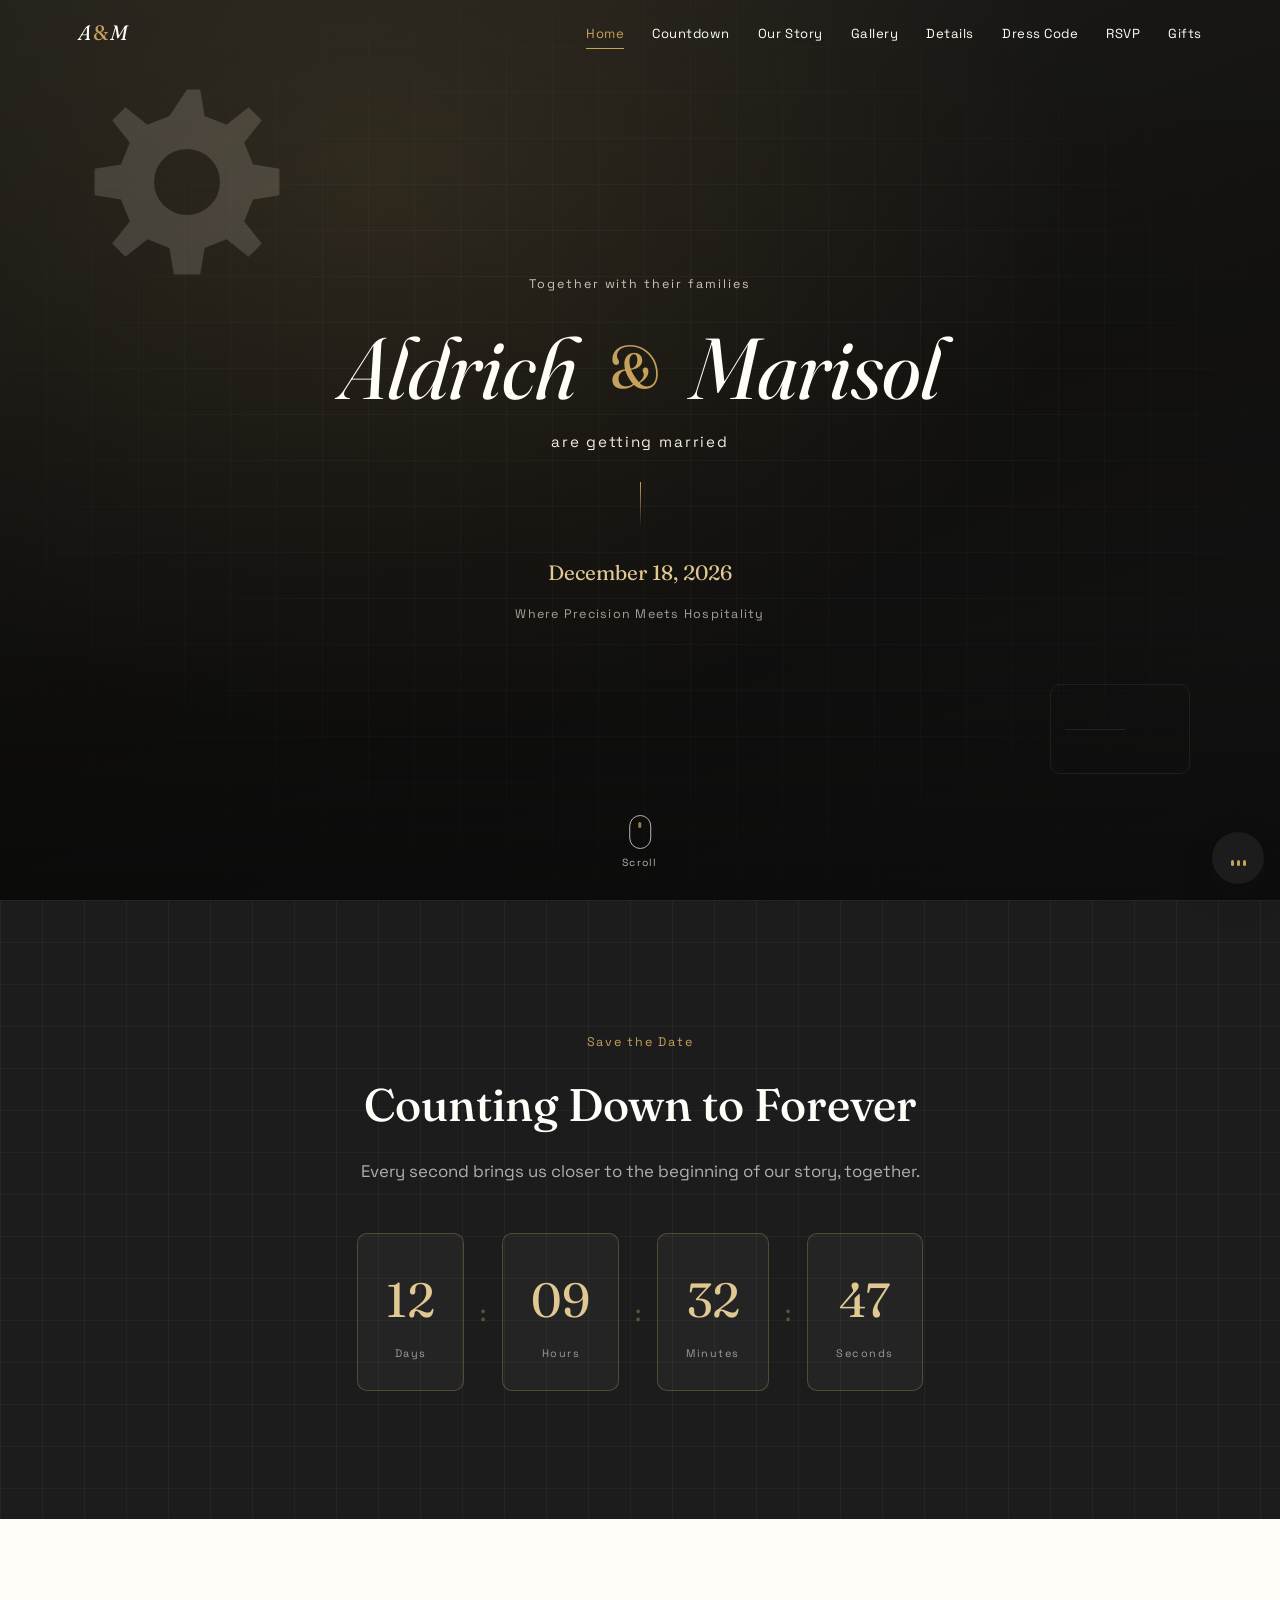
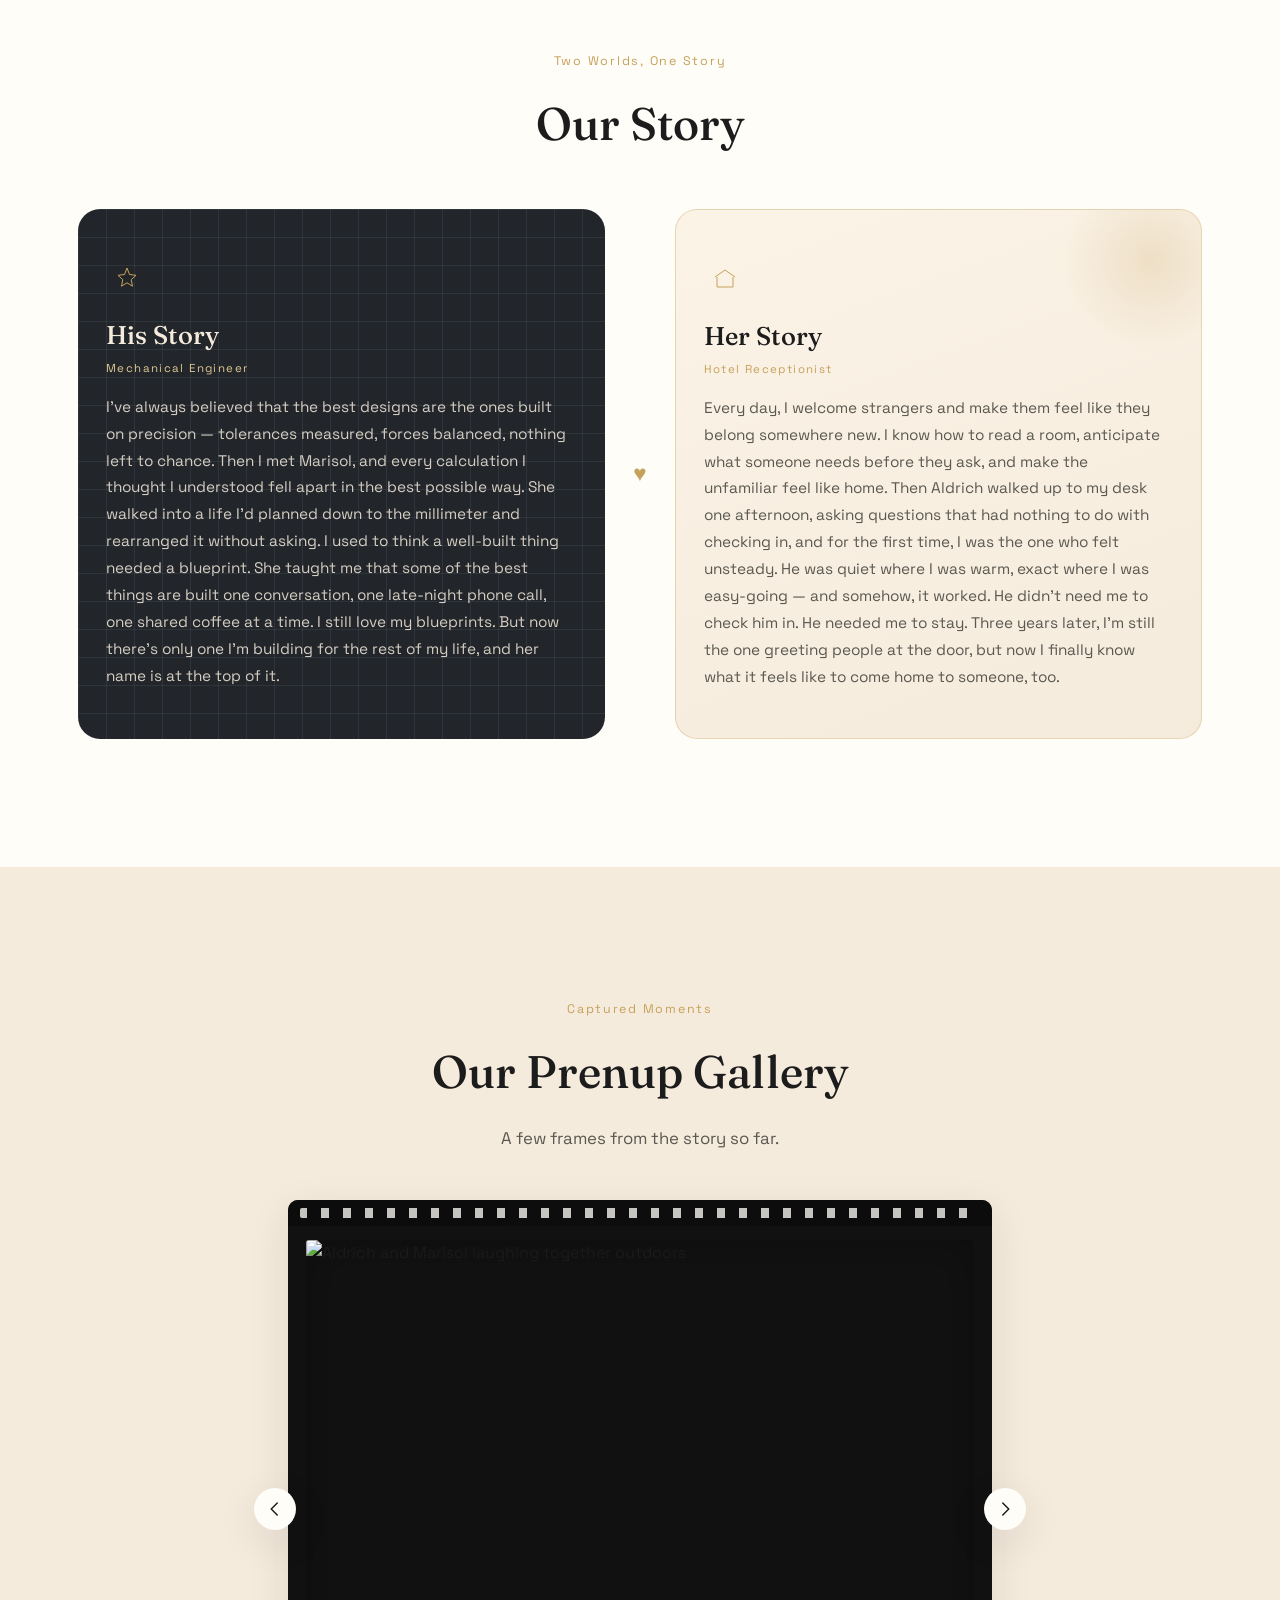
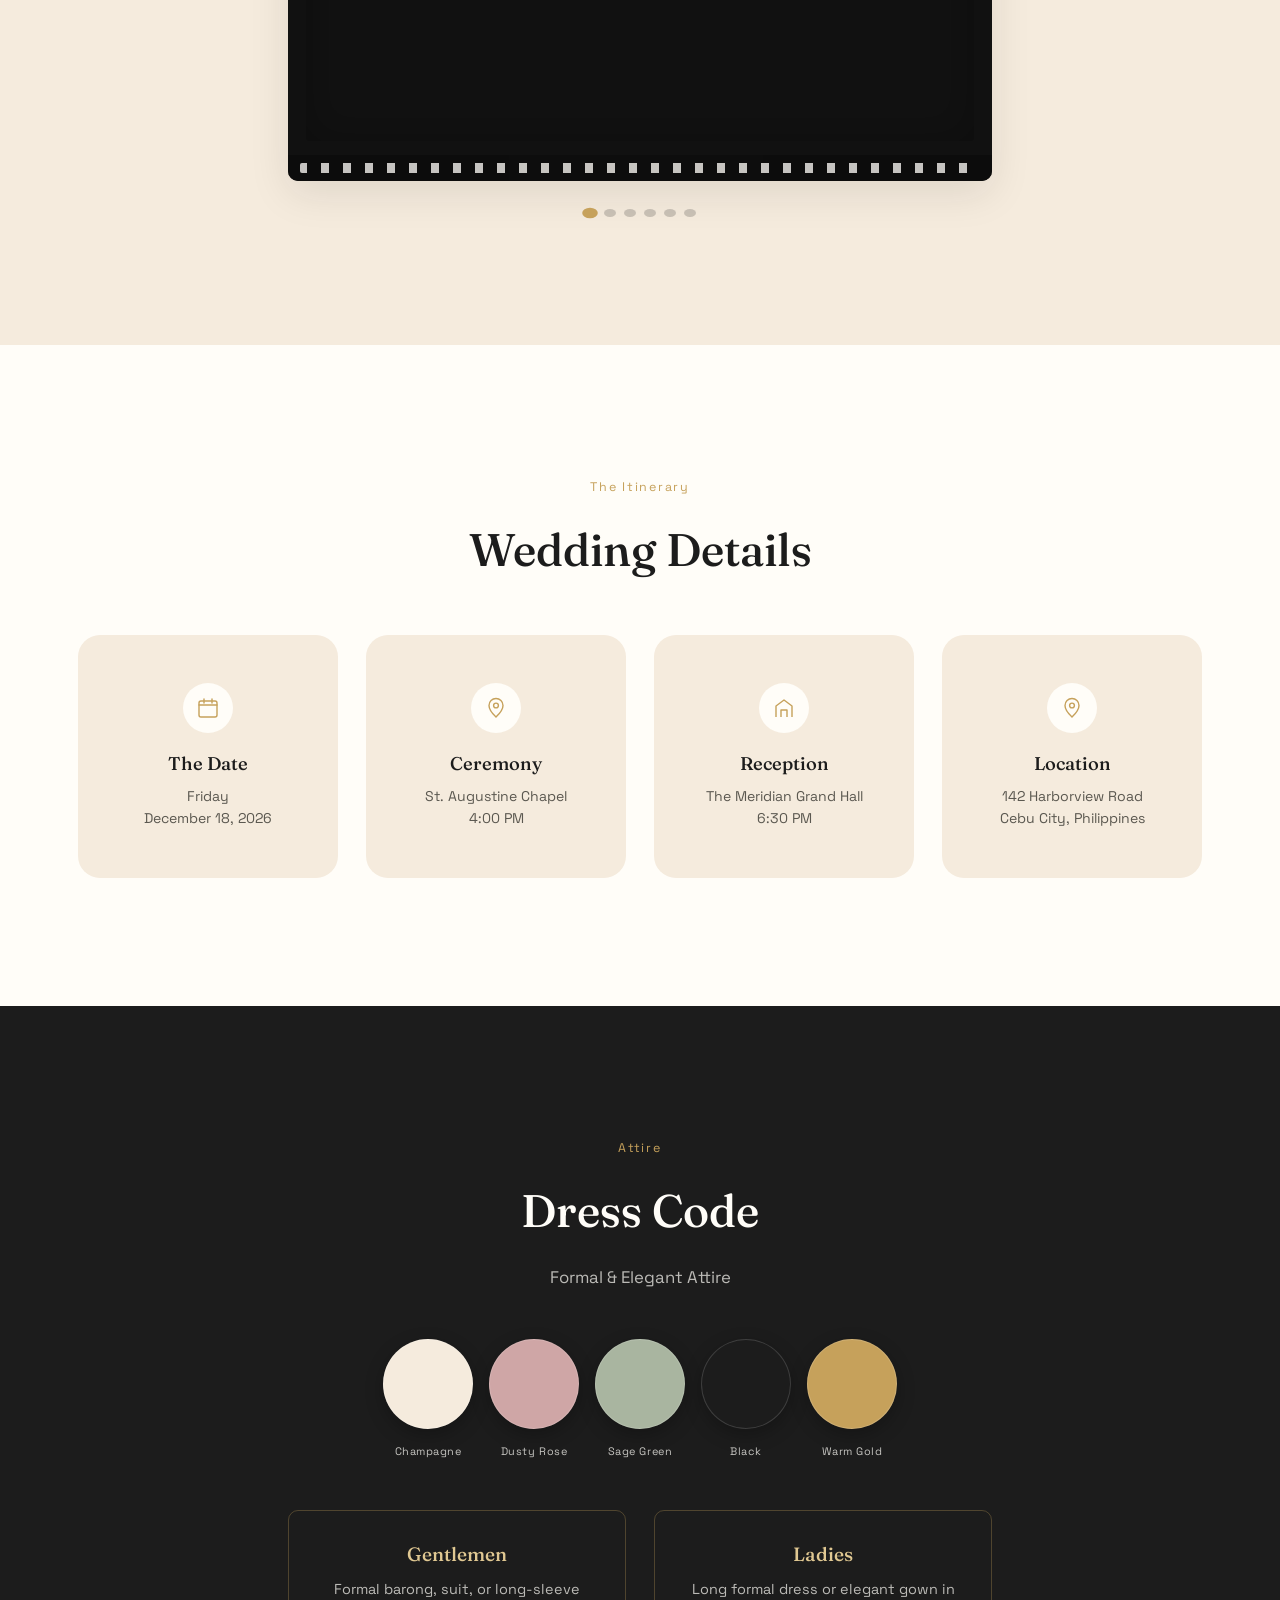
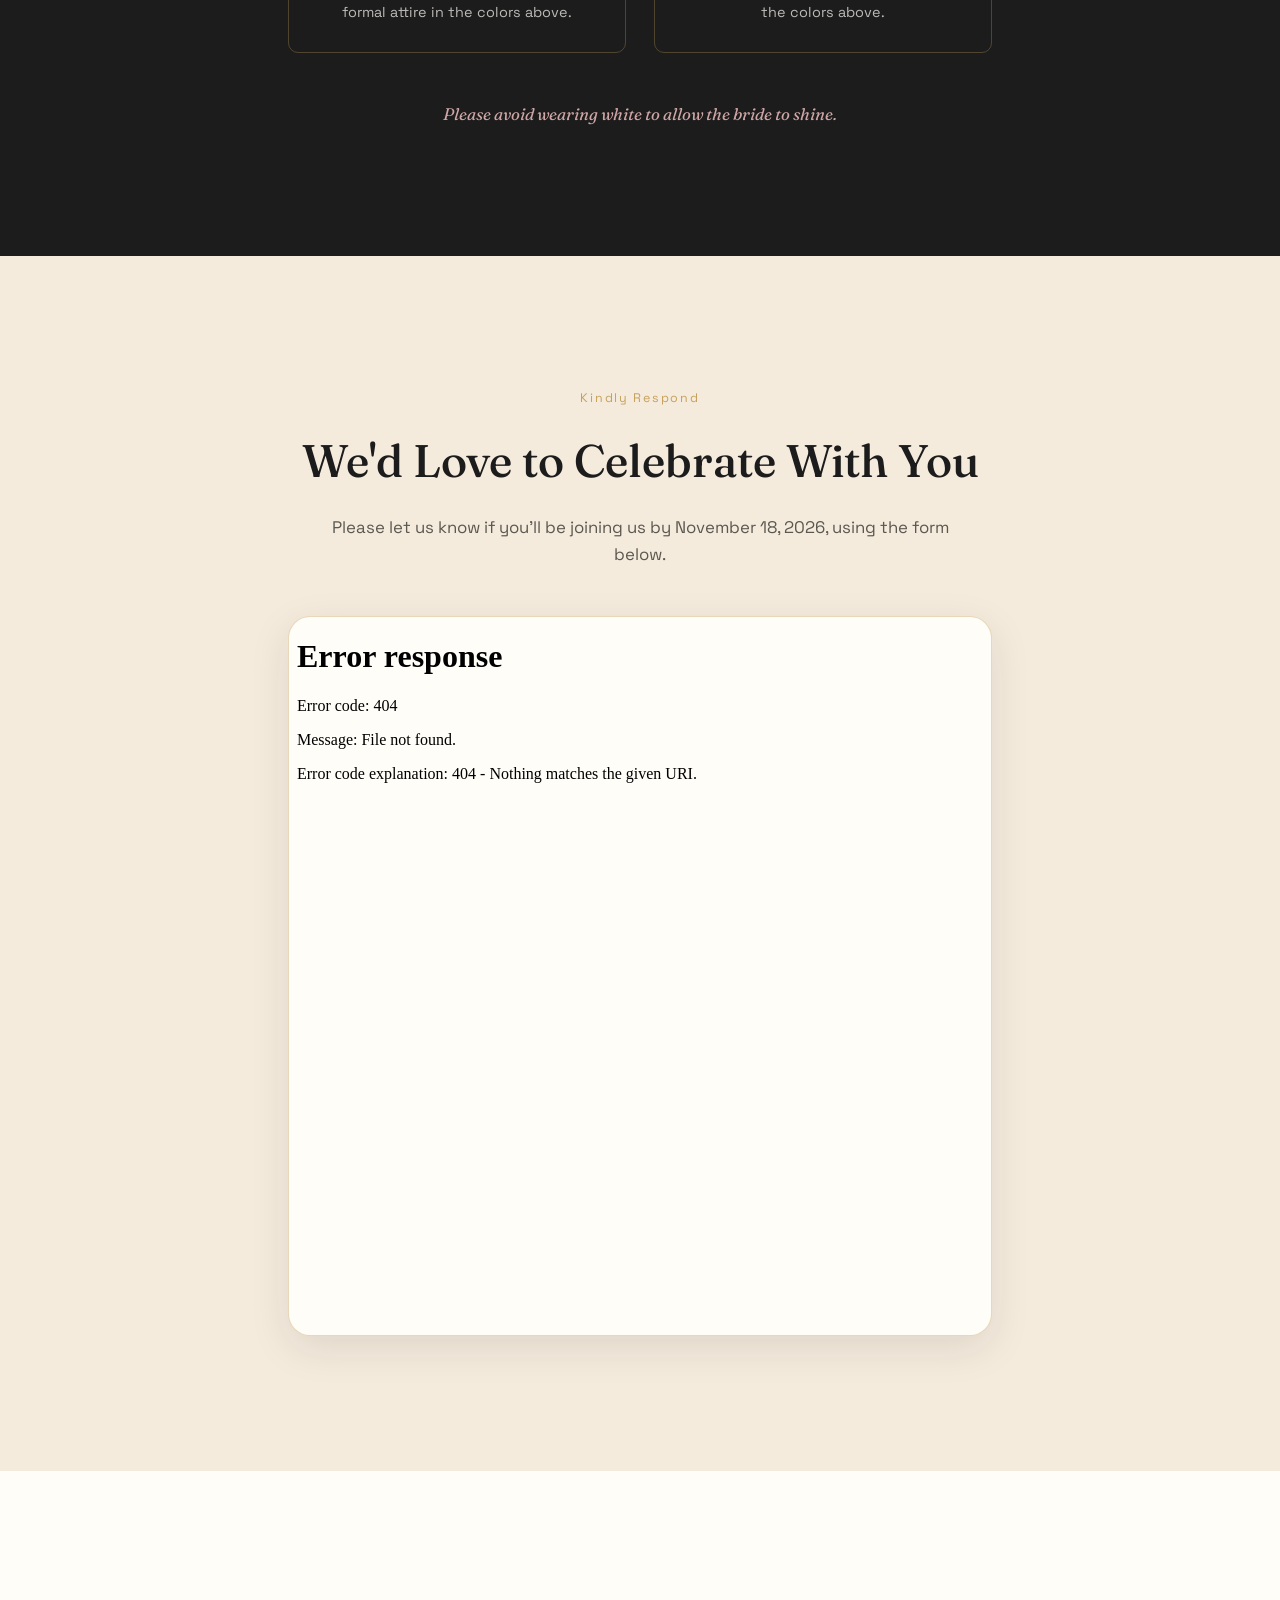
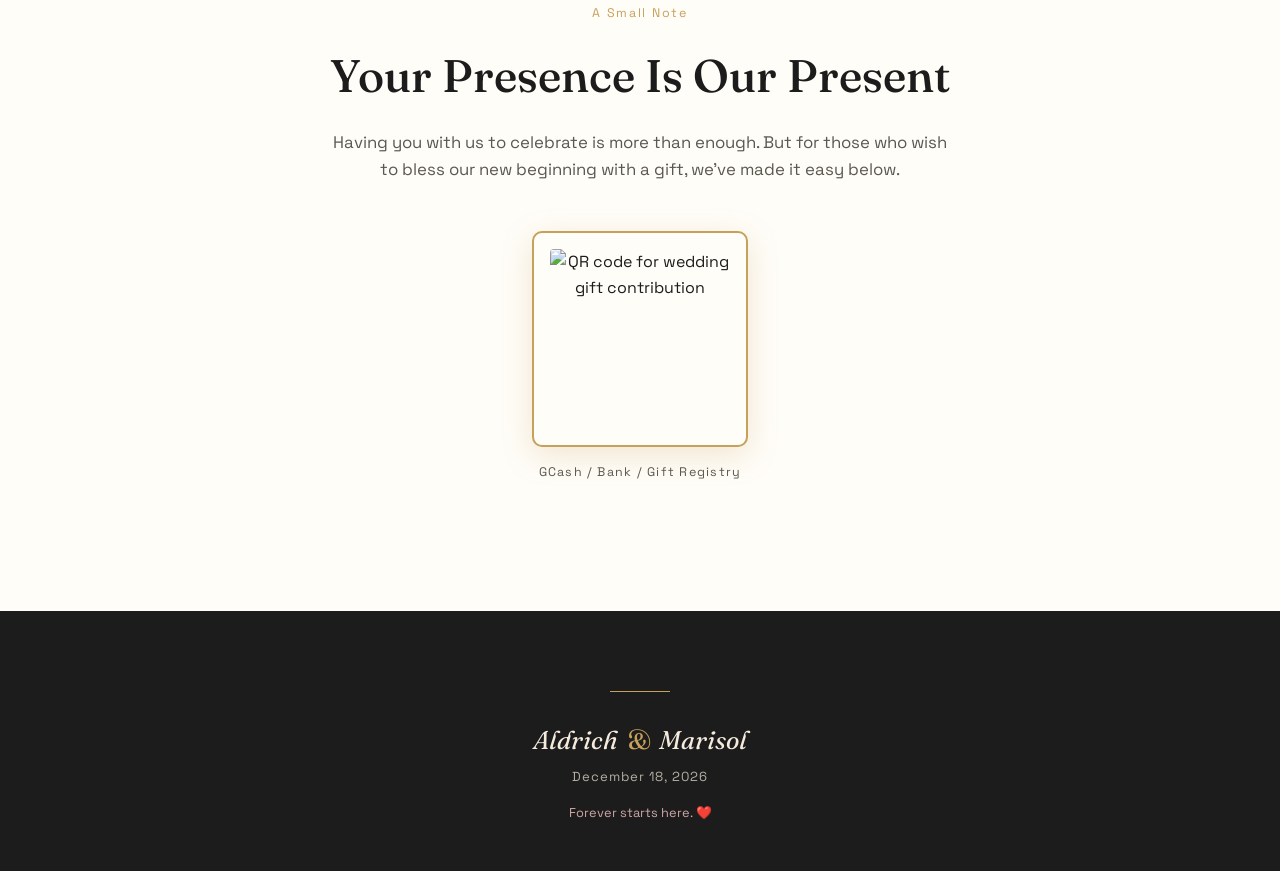
==== commit f2d58687: "second template" ====
--- a/index.html
+++ b/index.html
@@ -1,227 +1,364 @@
 <!DOCTYPE html>
 <html lang="en">
 <head>
-  <meta charset="UTF-8">
-  <meta name="viewport" content="width=device-width, initial-scale=1.0, viewport-fit=cover">
-  <title>Mark & Ann RSVP</title>
-  <link rel="icon" type="image/png" href="images/m&a.png">
-
-  <!-- Google Fonts: elegant typography -->
-  <link rel="preconnect" href="https://fonts.googleapis.com">
-  <link rel="preconnect" href="https://fonts.gstatic.com" crossorigin>
-  <link href="https://fonts.googleapis.com/css2?family=Cormorant+Garamond:ital,wght@0,300;0,400;0,500;0,600;1,300;1,400&family=Great+Vibes&family=Quicksand:wght@300;400;500;600&display=swap" rel="stylesheet">
-  <link rel="stylesheet" href="style.css">
+<meta charset="UTF-8">
+<meta name="viewport" content="width=device-width, initial-scale=1.0">
+<title>Aldrich &amp; Marisol | Where Precision Meets Hospitality</title>
+<meta name="description" content="Join us as we say I do — December 18, 2026">
+
+<!-- Google Fonts: Fraunces (serif, romantic) + Space Grotesk (sans, precise) -->
+<link rel="preconnect" href="https://fonts.googleapis.com">
+<link rel="preconnect" href="https://fonts.gstatic.com" crossorigin>
+<link href="https://fonts.googleapis.com/css2?family=Fraunces:ital,opsz,wght@0,9..144,300;0,9..144,400;0,9..144,500;0,9..144,600;1,9..144,400;1,9..144,500&family=Space+Grotesk:wght@300;400;500;600&display=swap" rel="stylesheet">
+
+<link rel="stylesheet" href="style.css">
 </head>
 <body>
 
-  <!-- ========== NAVIGATION ========== -->
-  <div class="loader-overlay" id="loader">
-    <div class="loader-initials">A & J</div>
-    <div class="loader-ring"></div>
-    <div class="loader-heart">❤️</div>
+<!-- =========================================
+     LOADING SCREEN
+========================================== -->
+<div id="loading-screen" aria-hidden="true">
+  <div class="loader-content">
+    <div class="loader-ring">
+      <span class="ring-blueprint"></span>
+      <span class="ring-gold"></span>
+      <div class="loader-initials">A<span class="amp">&amp;</span>M</div>
+    </div>
+    <p class="loader-tagline">Where Precision Meets Hospitality</p>
   </div>
-
-  <!-- ========== NAVIGATION ========== -->
-  <nav class="nav-bar">
-    <a href="#home" class="nav-logo">A & J</a>
-    <button class="hamburger" id="hamburger" aria-label="Menu">☰</button>
-    <ul class="nav-links" id="navLinks">
-      <li><a href="#home">Home</a></li>
-      <li><a href="#countdown">Countdown</a></li>
-      <li><a href="#story">Our Story</a></li>
-      <li><a href="#gallery">Gallery</a></li>
-      <li><a href="#details">Details</a></li>
-      <li><a href="#dresscode">Dress Code</a></li>
-      <li><a href="#rsvp">RSVP</a></li>
-      <li><a href="#gifts">Gifts</a></li>
+</div>
+
+<!-- =========================================
+     SKIP LINK / ACCESSIBILITY
+========================================== -->
+<a class="skip-link" href="#main">Skip to content</a>
+
+<!-- =========================================
+     NAVIGATION
+========================================== -->
+<header class="site-header" id="site-header">
+  <nav class="navbar" aria-label="Primary navigation">
+    <a href="#home" class="nav-logo">A<span class="amp">&amp;</span>M</a>
+
+    <button class="nav-toggle" id="nav-toggle" aria-expanded="false" aria-controls="nav-menu" aria-label="Toggle navigation menu">
+      <span class="bar"></span>
+      <span class="bar"></span>
+      <span class="bar"></span>
+    </button>
+
+    <ul class="nav-menu" id="nav-menu">
+      <li><a href="#home" class="nav-link">Home</a></li>
+      <li><a href="#countdown" class="nav-link">Countdown</a></li>
+      <li><a href="#our-story" class="nav-link">Our Story</a></li>
+      <li><a href="#gallery" class="nav-link">Gallery</a></li>
+      <li><a href="#details" class="nav-link">Details</a></li>
+      <li><a href="#dress-code" class="nav-link">Dress Code</a></li>
+      <li><a href="#rsvp" class="nav-link">RSVP</a></li>
+      <li><a href="#gifts" class="nav-link">Gifts</a></li>
     </ul>
   </nav>
-
-  <!-- ========== HERO ========== -->
+</header>
+
+<!-- =========================================
+     MUSIC CONTROL (floating)
+========================================== -->
+<button id="music-toggle" class="music-toggle" aria-pressed="false" aria-label="Play background music">
+  <span class="music-icon">
+    <span class="bar bar1"></span>
+    <span class="bar bar2"></span>
+    <span class="bar bar3"></span>
+  </span>
+</button>
+<audio id="bg-music" loop preload="none">
+  <source src="assets/music/wedding-song.mp3" type="audio/mpeg">
+</audio>
+
+<main id="main">
+
+  <!-- =========================================
+       1. HERO SECTION
+  ========================================== -->
   <section id="home" class="hero">
-    <div class="petal" style="top:10%; left:5%; animation-delay:0s;"></div>
-    <div class="petal" style="top:20%; left:85%; animation-delay:3s; width:8px; height:8px;"></div>
-    <div class="petal" style="top:50%; left:15%; animation-delay:6s; width:16px; height:16px;"></div>
-    <div class="petal" style="top:70%; left:75%; animation-delay:2s; width:10px; height:10px;"></div>
-    <div class="petal" style="top:30%; left:45%; animation-delay:9s; width:14px; height:14px;"></div>
+    <div class="hero-blueprint-grid" aria-hidden="true"></div>
+    <div class="hero-overlay"></div>
+
+    <div class="hero-decor hero-decor--gear" aria-hidden="true">
+      <svg viewBox="0 0 100 100" class="gear-svg"><path d="M50 8 L56 8 L58 20 L68 24 L78 16 L84 22 L76 32 L80 42 L92 44 L92 56 L80 58 L76 68 L84 78 L78 84 L68 76 L58 80 L56 92 L44 92 L42 80 L32 76 L22 84 L16 78 L24 68 L20 58 L8 56 L8 44 L20 42 L24 32 L16 22 L22 16 L32 24 L42 20 Z M50 35 A15 15 0 1 0 50 65 A15 15 0 1 0 50 35 Z" fill="currentColor"/></svg>
+    </div>
+    <div class="hero-decor hero-decor--keycard" aria-hidden="true"></div>
+
     <div class="hero-content">
+      <p class="hero-eyebrow">Together with their families</p>
       <h1 class="hero-names">
-        Alexander
-        <span class="hero-amp">&</span>
-        Jasmine
+        <span class="name-groom">Aldrich</span>
+        <span class="hero-amp">&amp;</span>
+        <span class="name-bride">Marisol</span>
       </h1>
-      <p class="hero-sub">Are Getting Married</p>
-      <div class="hero-date">December 18, 2026</div>
-    </div>
-    <div class="scroll-indicator">
-      <span>Scroll</span>
-      <span>↓</span>
-    </div>
-  </section>
-
-  <!-- ========== COUNTDOWN ========== -->
-  <section id="countdown" class="countdown-section">
-    <div class="container">
-      <h2 class="section-title animate-on-scroll">Counting Down to Forever</h2>
-      <p class="section-sub animate-on-scroll">Every second brings us closer to our forever.</p>
-      <div class="countdown-grid" id="countdownGrid">
-        <div class="countdown-card"><span class="countdown-number" id="days">00</span><div class="countdown-label">Days</div></div>
-        <div class="countdown-card"><span class="countdown-number" id="hours">00</span><div class="countdown-label">Hours</div></div>
-        <div class="countdown-card"><span class="countdown-number" id="minutes">00</span><div class="countdown-label">Minutes</div></div>
-        <div class="countdown-card"><span class="countdown-number" id="seconds">00</span><div class="countdown-label">Seconds</div></div>
-      </div>
-      <div class="countdown-message" id="countdownMessage"></div>
-    </div>
-  </section>
-
-  <!-- ========== OUR STORY ========== -->
-  <section id="story" class="story-section">
-    <div class="container">
-      <h2 class="section-title animate-on-scroll">Our Story</h2>
-      <div class="gold-divider animate-on-scroll"></div>
-      <div class="story-grid">
-        <!-- His Story -->
-        <article class="story-card his animate-on-scroll animate-left">
-          <h3><span class="story-icon">⚙️</span> His Story</h3>
-          <p>
-            I still remember the first time I saw her. I was at a hotel for a conference, 
-            and she was behind the reception desk—poised, warm, and utterly captivating. 
-            I’m used to blueprints, tolerances, and things that make sense. But she was 
-            a beautiful equation I couldn’t solve. I fumbled my room key, and she smiled. 
-            That smile? It recalibrated my entire world. From that day, every precision 
-            in my life found its purpose: to build a future with her.
-          </p>
-        </article>
-        <!-- Her Story -->
-        <article class="story-card her animate-on-scroll animate-right">
-          <h3><span class="story-icon">🔑</span> Her Story</h3>
-          <p>
-            Working at the front desk, you meet all kinds of people—but he was different. 
-            He walked in with a rolled-up blueprint under his arm and a quiet confidence. 
-            When he asked for a late checkout because he was “working on a project,” 
-            I couldn’t help but smile. He returned the next week, then the next. 
-            One day, he brought me a tiny brass gear he’d machined himself. 
-            “For you,” he said. “It’s a small piece of my heart.” 
-            I still carry it everywhere. He is my home, my five-star forever.
-          </p>
-        </article>
-      </div>
-    </div>
-  </section>
-
-  <!-- ========== PRENUP GALLERY (FILM STRIP) ========== -->
-  <section id="gallery" class="gallery-section">
-    <div class="container">
-      <h2 class="section-title animate-on-scroll">Prenup Gallery</h2>
-      <p class="section-sub animate-on-scroll">Moments captured in time, framed in love.</p>
-      <div class="film-strip animate-on-scroll animate-scale">
-        <div class="carousel-container" id="carouselContainer">
-          <div class="carousel-slides" id="carouselSlides">
-            <!-- Slides inserted by JS -->
-          </div>
-          <button class="carousel-btn prev" id="prevBtn" aria-label="Previous image">‹</button>
-          <button class="carousel-btn next" id="nextBtn" aria-label="Next image">›</button>
-        </div>
-        <div class="carousel-dots" id="carouselDots"></div>
-      </div>
-    </div>
-  </section>
-
-  <!-- ========== WEDDING DETAILS ========== -->
-  <section id="details" class="details-section">
-    <div class="container">
-      <h2 class="section-title animate-on-scroll">Wedding Details</h2>
-      <div class="gold-divider animate-on-scroll"></div>
-      <div class="details-grid">
-        <div class="detail-card animate-on-scroll animate-left">
-          <div class="detail-icon">📅</div>
-          <h4>Date</h4>
-          <p>December 18, 2026<br>Friday</p>
-        </div>
-        <div class="detail-card animate-on-scroll">
-          <div class="detail-icon">💍</div>
-          <h4>Ceremony</h4>
-          <p>St. Augustine Cathedral<br>3:00 PM</p>
-        </div>
-        <div class="detail-card animate-on-scroll">
-          <div class="detail-icon">🥂</div>
-          <h4>Reception</h4>
-          <p>The Grand Ballroom<br>6:00 PM</p>
-        </div>
-        <div class="detail-card animate-on-scroll animate-right">
-          <div class="detail-icon">📍</div>
-          <h4>Location</h4>
-          <p>1234 Love Avenue<br>Manila, Philippines</p>
-        </div>
-      </div>
-    </div>
-  </section>
-
-  <!-- ========== DRESS CODE ========== -->
-  <section id="dresscode" class="dresscode-section">
-    <div class="container">
-      <h2 class="section-title animate-on-scroll">Dress Code</h2>
-      <p class="section-sub animate-on-scroll">Formal / Elegant Attire</p>
-      <div class="palette-row animate-on-scroll">
-        <div class="swatch" style="background: #F5EBDD;" title="Champagne"></div>
-        <div class="swatch" style="background: #CFA6A6;" title="Dusty Rose"></div>
-        <div class="swatch" style="background: #A9B5A0;" title="Sage Green"></div>
-        <div class="swatch" style="background: #1C1C1C;" title="Black"></div>
-        <div class="swatch" style="background: #C6A15B;" title="Warm Gold"></div>
-      </div>
-      <div class="animate-on-scroll" style="text-align:center; max-width:700px; margin:0 auto;">
-        <p><strong>Gentlemen:</strong> Formal Barong / Suit / Long-sleeve formal attire</p>
-        <p style="margin-top:0.8rem;"><strong>Ladies:</strong> Long formal dress / Elegant gown</p>
-        <div class="dresscode-note">Please avoid wearing white to allow the bride to shine.</div>
-      </div>
-    </div>
-  </section>
-
-  <!-- ========== RSVP ========== -->
-  <section id="rsvp" class="rsvp-section">
-    <div class="container">
-      <h2 class="section-title animate-on-scroll">We'd Love to Celebrate With You</h2>
-      <p class="section-sub animate-on-scroll">Kindly confirm your attendance by December 1, 2026.</p>
-      <div class="rsvp-iframe-wrapper animate-on-scroll animate-scale">
-        <iframe
-          src="YOUR_GOOGLE_FORM_EMBED_URL_HERE"
-          title="RSVP Form"
-          loading="lazy"
-        ></iframe>
-      </div>
-    </div>
-  </section>
-
-  <!-- ========== GIFT SECTION ========== -->
-  <section id="gifts" class="gift-section">
-    <div class="container" style="text-align:center;">
-      <h2 class="section-title animate-on-scroll">Your Presence Is Our Present</h2>
-      <p class="section-sub animate-on-scroll" style="max-width:600px;">
-        Your love and laughter are the greatest gifts we could ask for. 
-        Should you wish to bless us further, a simple QR code is provided below.
-      </p>
-      <div class="qr-container animate-on-scroll animate-scale">
-        <img src="assets/images/gift-qr.png" alt="Gift QR Code" loading="lazy">
-        <div class="qr-label">[GCash / Bank / Gift Registry]</div>
-      </div>
-    </div>
-  </section>
-
-  <!-- ========== FOOTER ========== -->
-  <footer class="footer">
-    <div class="footer-names">Alexander & Jasmine</div>
-    <div class="footer-date">December 18, 2026</div>
-    <div class="gold-divider" style="background: linear-gradient(90deg, transparent, var(--gold), transparent); margin: 1.5rem auto; width: 120px;"></div>
-    <div class="footer-quote">"Forever starts here. ❤️"</div>
-  </footer>
-
-  <!-- ========== FLOATING MUSIC BUTTON ========== -->
-  <button class="music-btn" id="musicBtn" aria-label="Toggle music">♪</button>
-  <audio id="bgMusic" loop preload="none">
-    <source src="assets/music/wedding-song.mp3" type="audio/mpeg">
-    Your browser does not support the audio element.
-  </audio>
-
-  <script src="script.js"></script>
+      <p class="hero-subtitle">are getting married</p>
+      <div class="hero-divider" aria-hidden="true"></div>
+      <p class="hero-date">December 18, 2026</p>
+      <p class="hero-tagline">Where Precision Meets Hospitality</p>
+    </div>
+
+    <a href="#countdown" class="scroll-indicator" aria-label="Scroll down">
+      <span class="scroll-mouse"><span class="scroll-dot"></span></span>
+      <span class="scroll-text">Scroll</span>
+    </a>
+  </section>
+
+  <!-- =========================================
+       2. COUNTDOWN SECTION
+  ========================================== -->
+  <section id="countdown" class="countdown-section reveal" data-reveal="fade-up">
+    <div class="section-inner">
+      <span class="section-kicker">Save the Date</span>
+      <h2 class="section-title">Counting Down to Forever</h2>
+      <p class="section-lead">Every second brings us closer to the beginning of our story, together.</p>
+
+      <div id="countdown-timer" class="countdown-grid" role="timer" aria-live="off">
+        <div class="countdown-card">
+          <span class="countdown-number" id="cd-days">00</span>
+          <span class="countdown-label">Days</span>
+        </div>
+        <div class="countdown-sep" aria-hidden="true">:</div>
+        <div class="countdown-card">
+          <span class="countdown-number" id="cd-hours">00</span>
+          <span class="countdown-label">Hours</span>
+        </div>
+        <div class="countdown-sep" aria-hidden="true">:</div>
+        <div class="countdown-card">
+          <span class="countdown-number" id="cd-minutes">00</span>
+          <span class="countdown-label">Minutes</span>
+        </div>
+        <div class="countdown-sep" aria-hidden="true">:</div>
+        <div class="countdown-card">
+          <span class="countdown-number" id="cd-seconds">00</span>
+          <span class="countdown-label">Seconds</span>
+        </div>
+      </div>
+
+      <p id="countdown-complete" class="countdown-complete" hidden>Today is the day! ❤️</p>
+    </div>
+  </section>
+
+  <!-- =========================================
+       3. OUR STORY SECTION
+  ========================================== -->
+  <section id="our-story" class="story-section">
+    <div class="section-inner">
+      <span class="section-kicker">Two Worlds, One Story</span>
+      <h2 class="section-title">Our Story</h2>
+    </div>
+
+    <div class="story-grid">
+      <article class="story-card story-card--groom reveal" data-reveal="fade-right">
+        <div class="story-card-bg-blueprint" aria-hidden="true"></div>
+        <div class="story-card-inner">
+          <span class="story-icon" aria-hidden="true">
+            <svg viewBox="0 0 24 24"><path d="M12 2 L14.5 8.5 L21 9.3 L16.2 13.7 L17.5 20.2 L12 16.8 L6.5 20.2 L7.8 13.7 L3 9.3 L9.5 8.5 Z" fill="none" stroke="currentColor" stroke-width="1"/></svg>
+          </span>
+          <h3 class="story-title">His Story</h3>
+          <p class="story-role">Mechanical Engineer</p>
+          <p class="story-text">I've always believed that the best designs are the ones built on precision — tolerances measured, forces balanced, nothing left to chance. Then I met Marisol, and every calculation I thought I understood fell apart in the best possible way. She walked into a life I'd planned down to the millimeter and rearranged it without asking. I used to think a well-built thing needed a blueprint. She taught me that some of the best things are built one conversation, one late-night phone call, one shared coffee at a time. I still love my blueprints. But now there's only one I'm building for the rest of my life, and her name is at the top of it.</p>
+        </div>
+      </article>
+
+      <div class="story-connector" aria-hidden="true">
+        <span class="connector-heart">♥</span>
+      </div>
+
+      <article class="story-card story-card--bride reveal" data-reveal="fade-left">
+        <div class="story-card-bg-gold" aria-hidden="true"></div>
+        <div class="story-card-inner">
+          <span class="story-icon" aria-hidden="true">
+            <svg viewBox="0 0 24 24"><path d="M4 10 L4 20 L20 20 L20 10 M2 10 L12 3 L22 10" fill="none" stroke="currentColor" stroke-width="1"/></svg>
+          </span>
+          <h3 class="story-title">Her Story</h3>
+          <p class="story-role">Hotel Receptionist</p>
+          <p class="story-text">Every day, I welcome strangers and make them feel like they belong somewhere new. I know how to read a room, anticipate what someone needs before they ask, and make the unfamiliar feel like home. Then Aldrich walked up to my desk one afternoon, asking questions that had nothing to do with checking in, and for the first time, I was the one who felt unsteady. He was quiet where I was warm, exact where I was easy-going — and somehow, it worked. He didn't need me to check him in. He needed me to stay. Three years later, I'm still the one greeting people at the door, but now I finally know what it feels like to come home to someone, too.</p>
+        </div>
+      </article>
+    </div>
+  </section>
+
+  <!-- =========================================
+       4. PRENUP GALLERY — FILM STRIP CAROUSEL
+  ========================================== -->
+  <section id="gallery" class="gallery-section reveal" data-reveal="fade-up">
+    <div class="section-inner">
+      <span class="section-kicker">Captured Moments</span>
+      <h2 class="section-title">Our Prenup Gallery</h2>
+      <p class="section-lead">A few frames from the story so far.</p>
+    </div>
+
+    <div class="filmstrip-wrapper">
+      <div class="filmstrip" id="filmstrip">
+        <div class="filmstrip-sprockets filmstrip-sprockets--top" aria-hidden="true"></div>
+
+        <div class="filmstrip-track" id="filmstrip-track">
+          <figure class="filmstrip-frame">
+            <img src="assets/images/prenup-01.jpg" alt="Aldrich and Marisol laughing together outdoors" loading="lazy">
+          </figure>
+          <figure class="filmstrip-frame">
+            <img src="assets/images/prenup-02.jpg" alt="Aldrich and Marisol walking hand in hand" loading="lazy">
+          </figure>
+          <figure class="filmstrip-frame">
+            <img src="assets/images/prenup-03.jpg" alt="Close up portrait of the couple smiling" loading="lazy">
+          </figure>
+          <figure class="filmstrip-frame">
+            <img src="assets/images/prenup-04.jpg" alt="Aldrich and Marisol at sunset" loading="lazy">
+          </figure>
+          <figure class="filmstrip-frame">
+            <img src="assets/images/prenup-05.jpg" alt="The couple sharing a quiet moment" loading="lazy">
+          </figure>
+          <figure class="filmstrip-frame">
+            <img src="assets/images/prenup-06.jpg" alt="Aldrich and Marisol embracing" loading="lazy">
+          </figure>
+        </div>
+
+        <div class="filmstrip-sprockets filmstrip-sprockets--bottom" aria-hidden="true"></div>
+      </div>
+
+      <button class="carousel-btn carousel-btn--prev" id="carousel-prev" aria-label="Previous photo">
+        <svg viewBox="0 0 24 24"><path d="M15 4 L7 12 L15 20" fill="none" stroke="currentColor" stroke-width="2" stroke-linecap="round" stroke-linejoin="round"/></svg>
+      </button>
+      <button class="carousel-btn carousel-btn--next" id="carousel-next" aria-label="Next photo">
+        <svg viewBox="0 0 24 24"><path d="M9 4 L17 12 L9 20" fill="none" stroke="currentColor" stroke-width="2" stroke-linecap="round" stroke-linejoin="round"/></svg>
+      </button>
+
+      <div class="carousel-dots" id="carousel-dots" role="tablist" aria-label="Gallery navigation"></div>
+    </div>
+  </section>
+
+  <!-- =========================================
+       5. WEDDING DETAILS
+  ========================================== -->
+  <section id="details" class="details-section reveal" data-reveal="fade-up">
+    <div class="section-inner">
+      <span class="section-kicker">The Itinerary</span>
+      <h2 class="section-title">Wedding Details</h2>
+    </div>
+
+    <div class="details-grid">
+      <div class="details-card reveal" data-reveal="scale-in">
+        <span class="details-icon" aria-hidden="true">
+          <svg viewBox="0 0 24 24"><rect x="3" y="5" width="18" height="16" rx="2" fill="none" stroke="currentColor" stroke-width="1.4"/><path d="M3 9 H21 M8 3 V7 M16 3 V7" stroke="currentColor" stroke-width="1.4" stroke-linecap="round"/></svg>
+        </span>
+        <h3 class="details-title">The Date</h3>
+        <p class="details-text">Friday<br>December 18, 2026</p>
+      </div>
+
+      <div class="details-card reveal" data-reveal="scale-in">
+        <span class="details-icon" aria-hidden="true">
+          <svg viewBox="0 0 24 24"><path d="M12 21 C12 21 5 14.5 5 9.5 A7 7 0 0 1 19 9.5 C19 14.5 12 21 12 21 Z" fill="none" stroke="currentColor" stroke-width="1.4"/><circle cx="12" cy="9.5" r="2.4" fill="none" stroke="currentColor" stroke-width="1.4"/></svg>
+        </span>
+        <h3 class="details-title">Ceremony</h3>
+        <p class="details-text">St. Augustine Chapel<br>4:00 PM</p>
+      </div>
+
+      <div class="details-card reveal" data-reveal="scale-in">
+        <span class="details-icon" aria-hidden="true">
+          <svg viewBox="0 0 24 24"><path d="M4 21 V10 L12 4 L20 10 V21 M9 21 V14 H15 V21" fill="none" stroke="currentColor" stroke-width="1.4" stroke-linejoin="round"/></svg>
+        </span>
+        <h3 class="details-title">Reception</h3>
+        <p class="details-text">The Meridian Grand Hall<br>6:30 PM</p>
+      </div>
+
+      <div class="details-card reveal" data-reveal="scale-in">
+        <span class="details-icon" aria-hidden="true">
+          <svg viewBox="0 0 24 24"><path d="M12 21 C12 21 5 14.5 5 9.5 A7 7 0 0 1 19 9.5 C19 14.5 12 21 12 21 Z" fill="none" stroke="currentColor" stroke-width="1.4"/><circle cx="12" cy="9.5" r="2.4" fill="none" stroke="currentColor" stroke-width="1.4"/></svg>
+        </span>
+        <h3 class="details-title">Location</h3>
+        <p class="details-text">142 Harborview Road<br>Cebu City, Philippines</p>
+      </div>
+    </div>
+  </section>
+
+  <!-- =========================================
+       6. DRESS CODE
+  ========================================== -->
+  <section id="dress-code" class="dresscode-section reveal" data-reveal="fade-up">
+    <div class="section-inner">
+      <span class="section-kicker">Attire</span>
+      <h2 class="section-title">Dress Code</h2>
+      <p class="section-lead">Formal &amp; Elegant Attire</p>
+    </div>
+
+    <div class="palette-row" aria-label="Suggested color palette">
+      <div class="swatch" style="--swatch:#F5EBDD;"><span>Champagne</span></div>
+      <div class="swatch" style="--swatch:#CFA6A6;"><span>Dusty Rose</span></div>
+      <div class="swatch" style="--swatch:#A9B5A0;"><span>Sage Green</span></div>
+      <div class="swatch swatch--dark" style="--swatch:#1C1C1C;"><span>Black</span></div>
+      <div class="swatch" style="--swatch:#C6A15B;"><span>Warm Gold</span></div>
+    </div>
+
+    <div class="dresscode-grid">
+      <div class="dresscode-card reveal" data-reveal="fade-right">
+        <h3 class="dresscode-title">Gentlemen</h3>
+        <p class="dresscode-text">Formal barong, suit, or long-sleeve formal attire in the colors above.</p>
+      </div>
+      <div class="dresscode-card reveal" data-reveal="fade-left">
+        <h3 class="dresscode-title">Ladies</h3>
+        <p class="dresscode-text">Long formal dress or elegant gown in the colors above.</p>
+      </div>
+    </div>
+
+    <p class="dresscode-note">Please avoid wearing white to allow the bride to shine.</p>
+  </section>
+
+  <!-- =========================================
+       7. RSVP
+  ========================================== -->
+  <section id="rsvp" class="rsvp-section reveal" data-reveal="fade-up">
+    <div class="section-inner">
+      <span class="section-kicker">Kindly Respond</span>
+      <h2 class="section-title">We'd Love to Celebrate With You</h2>
+      <p class="section-lead">Please let us know if you'll be joining us by November 18, 2026, using the form below.</p>
+    </div>
+
+    <div class="rsvp-form-wrapper">
+      <!-- Replace src below with your actual Google Form embed URL -->
+      <iframe
+        class="rsvp-iframe"
+        src="YOUR_GOOGLE_FORM_EMBED_URL_HERE"
+        title="Wedding RSVP Form"
+        loading="lazy">
+        Loading form…
+      </iframe>
+    </div>
+  </section>
+
+  <!-- =========================================
+       8. GIFTS
+  ========================================== -->
+  <section id="gifts" class="gifts-section reveal" data-reveal="fade-up">
+    <div class="section-inner">
+      <span class="section-kicker">A Small Note</span>
+      <h2 class="section-title">Your Presence Is Our Present</h2>
+      <p class="section-lead">Having you with us to celebrate is more than enough. But for those who wish to bless our new beginning with a gift, we've made it easy below.</p>
+    </div>
+
+    <div class="qr-container reveal" data-reveal="scale-in">
+      <div class="qr-frame">
+        <img src="assets/images/gift-qr.png" alt="QR code for wedding gift contribution" loading="lazy">
+      </div>
+      <p class="qr-label">GCash / Bank / Gift Registry</p>
+    </div>
+  </section>
+
+</main>
+
+<!-- =========================================
+     FOOTER
+========================================== -->
+<footer class="site-footer">
+  <div class="footer-divider" aria-hidden="true"></div>
+  <p class="footer-names">Aldrich <span class="amp">&amp;</span> Marisol</p>
+  <p class="footer-date">December 18, 2026</p>
+  <p class="footer-tagline">Forever starts here. ❤️</p>
+</footer>
+
+<script src="script.js"></script>
 </body>
-</html>+</html>
--- a/style.css
+++ b/style.css
@@ -1,903 +1,1128 @@
+/* =====================================================
+   WEDDING RSVP SITE — STYLESHEET
+   Theme: "Where Precision Meets Hospitality"
+   Structure: Variables > Reset > Base > Components > Sections > Responsive
+===================================================== */
+
+/* -----------------------------------------------------
+   1. CSS VARIABLES
+----------------------------------------------------- */
 :root {
-      --charcoal: #1C1C1C;
-      --gold: #C6A15B;
-      --gold-light: #E2C28B;
-      --champagne: #F5EBDD;
-      --ivory: #FFFDF8;
-      --dusty-rose: #CFA6A6;
-      --sage: #A9B5A0;
-      --warm-gold: #C6A15B;
-      --shadow-sm: 0 8px 20px rgba(0,0,0,0.06);
-      --shadow-md: 0 16px 40px rgba(0,0,0,0.10);
-      --shadow-lg: 0 24px 60px rgba(0,0,0,0.16);
-      --radius-card: 20px;
-      --radius-sm: 12px;
-      --spacer: 1.5rem;
-      --font-serif: 'Cormorant Garamond', 'Times New Roman', serif;
-      --font-sans: 'Inter', -apple-system, BlinkMacSystemFont, 'Segoe UI', Roboto, sans-serif;
-      --transition-smooth: cubic-bezier(0.23, 1, 0.32, 1);
-    }
-
-    /* ========== GLOBAL RESETS ========== */
-    * {
-      margin: 0;
-      padding: 0;
-      box-sizing: border-box;
-    }
-
-    html {
-      scroll-behavior: smooth;
-      font-size: 16px;
-    }
-
-    body {
-      font-family: var(--font-sans);
-      background-color: var(--ivory);
-      color: var(--charcoal);
-      line-height: 1.5;
-      overflow-x: hidden;
-      font-weight: 300;
-      letter-spacing: 0.02em;
-    }
-
-    /* Reduced motion preference */
-    @media (prefers-reduced-motion: reduce) {
-      html { scroll-behavior: auto; }
-      *, *::before, *::after {
-        animation-duration: 0.01ms !important;
-        animation-iteration-count: 1 !important;
-        transition-duration: 0.01ms !important;
-      }
-    }
-
-    img { max-width: 100%; display: block; }
-
-    /* ========== TYPOGRAPHY ========== */
-    h1, h2, h3, h4, .serif {
-      font-family: var(--font-serif);
-      font-weight: 500;
-      letter-spacing: 0.02em;
-    }
-
-    .section-title {
-      font-size: clamp(2rem, 6vw, 3.2rem);
-      font-weight: 500;
-      color: var(--charcoal);
-      text-align: center;
-      margin-bottom: 1rem;
-    }
-
-    .section-sub {
-      text-align: center;
-      color: #5e5e5e;
-      max-width: 640px;
-      margin: 0 auto 2.5rem;
-      font-size: 1.05rem;
-    }
-
-    /* ========== UTILITY / LAYOUT ========== */
-    .container {
-      max-width: 1200px;
-      margin: 0 auto;
-      padding: 0 1.5rem;
-    }
-
-    section {
-      padding: 5rem 0;
-      position: relative;
-    }
-
-    @media (max-width: 640px) {
-      section { padding: 3.5rem 0; }
-    }
-
-    /* ========== DECORATIVE ELEMENTS (subtle gears, grids, sparkles) ========== */
-    .gear-icon {
-      display: inline-block;
-      width: 1.2rem;
-      height: 1.2rem;
-      background: currentColor;
-      mask: url("data:image/svg+xml,%3Csvg xmlns='http://www.w3.org/2000/svg' viewBox='0 0 24 24' fill='none' stroke='currentColor' stroke-width='1.5'%3E%3Ccircle cx='12' cy='12' r='3'/%3E%3Cpath d='M19.4 15a1.65 1.65 0 0 0 .33-1.82 1.65 1.65 0 0 0-1.51-1H5.78a1.65 1.65 0 0 0-1.51 1 1.65 1.65 0 0 0 .33 1.82l.04.04a10 10 0 0 0 1.1 1.28l.04.04a1.65 1.65 0 0 0 1.82.33H15a1.65 1.65 0 0 0 1.82-.33l.04-.04a10 10 0 0 0 1.1-1.28l.04-.04z'/%3E%3Cpath d='M4.6 9a1.65 1.65 0 0 0-.33 1.82 1.65 1.65 0 0 0 1.51 1h12.44a1.65 1.65 0 0 0 1.51-1 1.65 1.65 0 0 0-.33-1.82l-.04-.04a10 10 0 0 0-1.1-1.28l-.04-.04a1.65 1.65 0 0 0-1.82-.33H9a1.65 1.65 0 0 0-1.82.33l-.04.04a10 10 0 0 0-1.1 1.28l-.04.04z'/%3E%3C/svg%3E") no-repeat center;
-      -webkit-mask: url("data:image/svg+xml,%3Csvg xmlns='http://www.w3.org/2000/svg' viewBox='0 0 24 24' fill='none' stroke='currentColor' stroke-width='1.5'%3E%3Ccircle cx='12' cy='12' r='3'/%3E%3Cpath d='M19.4 15a1.65 1.65 0 0 0 .33-1.82 1.65 1.65 0 0 0-1.51-1H5.78a1.65 1.65 0 0 0-1.51 1 1.65 1.65 0 0 0 .33 1.82l.04.04a10 10 0 0 0 1.1 1.28l.04.04a1.65 1.65 0 0 0 1.82.33H15a1.65 1.65 0 0 0 1.82-.33l.04-.04a10 10 0 0 0 1.1-1.28l.04-.04z'/%3E%3Cpath d='M4.6 9a1.65 1.65 0 0 0-.33 1.82 1.65 1.65 0 0 0 1.51 1h12.44a1.65 1.65 0 0 0 1.51-1 1.65 1.65 0 0 0-.33-1.82l-.04-.04a10 10 0 0 0-1.1-1.28l-.04-.04a1.65 1.65 0 0 0-1.82-.33H9a1.65 1.65 0 0 0-1.82.33l-.04.04a10 10 0 0 0-1.1 1.28l-.04.04z'/%3E%3C/svg%3E") no-repeat center;
-      mask-size: contain;
-      -webkit-mask-size: contain;
-    }
-
-    .blueprint-grid {
-      background-image: 
-        linear-gradient(rgba(198, 161, 91, 0.08) 1px, transparent 1px),
-        linear-gradient(90deg, rgba(198, 161, 91, 0.08) 1px, transparent 1px);
-      background-size: 40px 40px;
-    }
-
-    .gold-divider {
-      width: 80px;
-      height: 2px;
-      background: linear-gradient(90deg, transparent, var(--gold), transparent);
-      margin: 1.2rem auto;
-    }
-
-    /* ========== LOADING SCREEN ========== */
-    .loader-overlay {
-      position: fixed;
-      inset: 0;
-      background: var(--charcoal);
-      z-index: 9999;
-      display: flex;
-      flex-direction: column;
-      align-items: center;
-      justify-content: center;
-      transition: opacity 0.8s var(--transition-smooth);
-      color: var(--gold);
-      text-align: center;
-    }
-
-    .loader-overlay.hidden {
-      opacity: 0;
-      pointer-events: none;
-    }
-
-    .loader-initials {
-      font-family: var(--font-serif);
-      font-size: clamp(3rem, 15vw, 6rem);
-      font-weight: 400;
-      letter-spacing: 0.1em;
-      color: var(--gold-light);
-      margin-bottom: 1rem;
-      animation: pulseGlow 2s infinite alternate;
-    }
-
-    .loader-ring {
-      width: 70px;
-      height: 70px;
-      border: 3px solid rgba(198, 161, 91, 0.2);
-      border-top: 3px solid var(--gold);
-      border-radius: 50%;
-      animation: spin 1.2s linear infinite;
-      margin: 1.5rem auto;
-    }
-
-    .loader-heart {
-      font-size: 2rem;
-      color: var(--dusty-rose);
-      animation: heartbeat 1.2s infinite;
-    }
-
-    @keyframes spin { to { transform: rotate(360deg); } }
-    @keyframes heartbeat {
-      0%, 100% { transform: scale(1); }
-      50% { transform: scale(1.2); }
-    }
-    @keyframes pulseGlow {
-      from { text-shadow: 0 0 8px rgba(198,161,91,0.4); }
-      to { text-shadow: 0 0 24px rgba(198,161,91,0.9); }
-    }
-
-    /* ========== NAVIGATION ========== */
-    .nav-bar {
-      position: fixed;
-      top: 0;
-      left: 0;
-      width: 100%;
-      background: rgba(28, 28, 28, 0.92);
-      backdrop-filter: blur(12px);
-      -webkit-backdrop-filter: blur(12px);
-      z-index: 1000;
-      padding: 0.8rem 1.5rem;
-      display: flex;
-      justify-content: space-between;
-      align-items: center;
-      border-bottom: 1px solid rgba(198, 161, 91, 0.25);
-      transition: background 0.3s ease;
-    }
-
-    .nav-logo {
-      font-family: var(--font-serif);
-      font-size: 1.6rem;
-      color: var(--gold-light);
-      letter-spacing: 2px;
-      font-weight: 500;
-      text-decoration: none;
-    }
-
-    .nav-links {
-      display: flex;
-      gap: 1.8rem;
-      list-style: none;
-      align-items: center;
-    }
-
-    .nav-links a {
-      text-decoration: none;
-      color: var(--champagne);
-      font-size: 0.85rem;
-      text-transform: uppercase;
-      letter-spacing: 0.15em;
-      font-weight: 400;
-      transition: color 0.2s;
-      padding: 0.4rem 0;
-      border-bottom: 2px solid transparent;
-    }
-
-    .nav-links a:hover,
-    .nav-links a.active {
-      color: var(--gold);
-      border-bottom-color: var(--gold);
-    }
-
-    .hamburger {
-      display: none;
-      background: none;
-      border: none;
-      color: var(--champagne);
-      font-size: 1.8rem;
-      cursor: pointer;
-      padding: 0.2rem 0.8rem;
-      line-height: 1;
-    }
-
-    /* Mobile nav */
-    @media (max-width: 900px) {
-      .hamburger { display: block; }
-      .nav-links {
-        position: fixed;
-        top: 64px;
-        left: 0;
-        width: 100%;
-        background: rgba(28, 28, 28, 0.98);
-        backdrop-filter: blur(16px);
-        flex-direction: column;
-        padding: 2rem 1.5rem 2.5rem;
-        gap: 1.2rem;
-        transform: translateY(-120%);
-        opacity: 0;
-        transition: transform 0.4s var(--transition-smooth), opacity 0.3s;
-        pointer-events: none;
-        border-bottom: 1px solid var(--gold);
-      }
-      .nav-links.open {
-        transform: translateY(0);
-        opacity: 1;
-        pointer-events: auto;
-      }
-      .nav-links a { font-size: 1rem; }
-    }
-
-    /* ========== HERO SECTION ========== */
-    .hero {
-      min-height: 100vh;
-      display: flex;
-      align-items: center;
-      justify-content: center;
-      text-align: center;
-      color: var(--ivory);
-      position: relative;
-      padding: 6rem 1.5rem 4rem;
-      background: linear-gradient(135deg, #1C1C1C 0%, #2a2a2a 100%);
-      isolation: isolate;
-      overflow: hidden;
-    }
-
-    .hero::before {
-      content: "";
-      position: absolute;
-      inset: 0;
-      background-image: url('https://images.unsplash.com/photo-1519741497674-611481863552?q=80&w=2070&auto=format&fit=crop');
-      background-size: cover;
-      background-position: center 30%;
-      opacity: 0.25;
-      z-index: -1;
-      filter: brightness(0.6) saturate(1.2);
-    }
-
-    .hero-content {
-      max-width: 900px;
-      position: relative;
-      z-index: 2;
-    }
-
-    .hero-names {
-      font-family: var(--font-serif);
-      font-size: clamp(3rem, 12vw, 6rem);
-      line-height: 1.1;
-      font-weight: 400;
-      letter-spacing: 0.04em;
-      color: var(--ivory);
-      text-shadow: 0 4px 20px rgba(0,0,0,0.5);
-    }
-
-    .hero-amp {
-      display: block;
-      font-size: 0.7em;
-      color: var(--gold);
-      font-style: italic;
-      margin: 0.2rem 0;
-    }
-
-    .hero-sub {
-      font-size: clamp(1rem, 3vw, 1.5rem);
-      text-transform: uppercase;
-      letter-spacing: 0.5em;
-      font-weight: 300;
-      margin: 1.8rem 0 0.8rem;
-      color: var(--gold-light);
-      text-shadow: 0 2px 8px rgba(0,0,0,0.4);
-    }
-
-    .hero-date {
-      font-size: clamp(1.4rem, 4vw, 2rem);
-      font-family: var(--font-serif);
-      letter-spacing: 0.1em;
-      border-top: 1px solid rgba(198,161,91,0.5);
-      border-bottom: 1px solid rgba(198,161,91,0.5);
-      display: inline-block;
-      padding: 0.6rem 2rem;
-      margin-top: 1rem;
-      color: var(--champagne);
-    }
-
-    /* Scroll indicator */
-    .scroll-indicator {
-      position: absolute;
-      bottom: 2rem;
-      left: 50%;
-      transform: translateX(-50%);
-      display: flex;
-      flex-direction: column;
-      align-items: center;
-      color: var(--gold-light);
-      font-size: 0.8rem;
-      letter-spacing: 0.3em;
-      text-transform: uppercase;
-      gap: 0.4rem;
-      animation: bounce 2s infinite;
-      z-index: 5;
-      opacity: 0.8;
-    }
-
-    .scroll-indicator span {
-      writing-mode: vertical-lr;
-      text-orientation: mixed;
-    }
-
-    @keyframes bounce {
-      0%, 20%, 50%, 80%, 100% { transform: translateX(-50%) translateY(0); }
-      40% { transform: translateX(-50%) translateY(-10px); }
-      60% { transform: translateX(-50%) translateY(-5px); }
-    }
-
-    /* Floating petals (decorative) */
-    .petal {
-      position: absolute;
-      background: var(--dusty-rose);
-      width: 12px;
-      height: 12px;
-      border-radius: 80% 0 80% 0;
-      opacity: 0.25;
-      pointer-events: none;
-      z-index: 1;
-      animation: floatPetal 12s infinite linear;
-    }
-
-    @keyframes floatPetal {
-      0% { transform: translateY(0) rotate(0deg); opacity: 0.2; }
-      50% { opacity: 0.4; }
-      100% { transform: translateY(110vh) rotate(360deg); opacity: 0; }
-    }
-
-    /* ========== COUNTDOWN SECTION ========== */
-    .countdown-section {
-      background: var(--champagne);
-      position: relative;
-      overflow: hidden;
-    }
-
-    .countdown-section::after {
-      content: "";
-      position: absolute;
-      inset: 0;
-      background-image: 
-        linear-gradient(rgba(198, 161, 91, 0.06) 1px, transparent 1px),
-        linear-gradient(90deg, rgba(198, 161, 91, 0.06) 1px, transparent 1px);
-      background-size: 60px 60px;
-      pointer-events: none;
-    }
-
-    .countdown-grid {
-      display: flex;
-      flex-wrap: wrap;
-      justify-content: center;
-      gap: 1.2rem;
-      margin-top: 2rem;
-      position: relative;
-      z-index: 2;
-    }
-
-    .countdown-card {
-      background: var(--ivory);
-      border: 1px solid rgba(198,161,91,0.3);
-      border-radius: var(--radius-card);
-      box-shadow: var(--shadow-sm);
-      padding: 1.5rem 0.8rem;
-      min-width: 120px;
-      flex: 1 1 120px;
-      max-width: 180px;
-      text-align: center;
-      transition: transform 0.3s var(--transition-smooth), box-shadow 0.3s;
-    }
-
-    .countdown-card:hover {
-      transform: translateY(-4px);
-      box-shadow: var(--shadow-md);
-    }
-
-    .countdown-number {
-      font-family: var(--font-serif);
-      font-size: clamp(2.5rem, 8vw, 4rem);
-      font-weight: 600;
-      color: var(--gold);
-      line-height: 1.2;
-      display: block;
-      transition: transform 0.2s ease;
-    }
-
-    .countdown-label {
-      font-size: 0.75rem;
-      text-transform: uppercase;
-      letter-spacing: 0.2em;
-      color: #6b6b6b;
-      margin-top: 0.4rem;
-    }
-
-    .countdown-message {
-      text-align: center;
-      font-family: var(--font-serif);
-      font-size: 2rem;
-      color: var(--gold);
-      margin-top: 2rem;
-      min-height: 4rem;
-    }
-
-    /* ========== OUR STORY ========== */
-    .story-grid {
-      display: grid;
-      grid-template-columns: 1fr 1fr;
-      gap: 2rem;
-      margin-top: 2rem;
-    }
-
-    @media (max-width: 768px) {
-      .story-grid { grid-template-columns: 1fr; }
-    }
-
-    .story-card {
-      background: var(--ivory);
-      border-radius: var(--radius-card);
-      padding: 2.2rem 2rem;
-      box-shadow: var(--shadow-sm);
-      border: 1px solid rgba(198,161,91,0.2);
-      position: relative;
-      overflow: hidden;
-      transition: transform 0.4s var(--transition-smooth), box-shadow 0.4s;
-    }
-
-    .story-card:hover {
-      transform: translateY(-6px);
-      box-shadow: var(--shadow-lg);
-    }
-
-    .story-card.his::before {
-      content: "";
-      position: absolute;
-      top: 0; left: 0; right: 0;
-      height: 6px;
-      background: linear-gradient(90deg, var(--gold), #b0b0b0, var(--gold));
-    }
-
-    .story-card.her::before {
-      content: "";
-      position: absolute;
-      top: 0; left: 0; right: 0;
-      height: 6px;
-      background: linear-gradient(90deg, var(--gold-light), var(--dusty-rose), var(--gold));
-    }
-
-    .story-card h3 {
-      font-size: 2rem;
-      margin-bottom: 1.2rem;
-      color: var(--charcoal);
-      display: flex;
-      align-items: center;
-      gap: 0.6rem;
-    }
-
-    .story-card p {
-      font-size: 1.05rem;
-      line-height: 1.8;
-      color: #3a3a3a;
-    }
-
-    .story-icon {
-      color: var(--gold);
-      font-size: 1.6rem;
-      margin-right: 0.4rem;
-    }
-
-    /* ========== PRENUP GALLERY (FILM STRIP) ========== */
-    .gallery-section {
-      background: var(--charcoal);
-      color: var(--ivory);
-      padding: 5rem 0;
-      overflow: hidden;
-    }
-
-    .gallery-section .section-title {
-      color: var(--ivory);
-    }
-
-    .gallery-section .section-sub {
-      color: #b0b0b0;
-    }
-
-    .film-strip {
-      position: relative;
-      background: #0b0b0b;
-      padding: 30px 18px;
-      border-radius: 18px;
-      box-shadow: var(--shadow-lg), 0 0 0 1px rgba(198,161,91,0.3) inset;
-      max-width: 900px;
-      margin: 0 auto;
-      background-image: radial-gradient(circle at 30% 50%, rgba(198,161,91,0.05) 0%, transparent 70%);
-      background-blend-mode: overlay;
-    }
-
-    /* Sprocket holes top & bottom */
-    .film-strip::before,
-    .film-strip::after {
-      content: "";
-      position: absolute;
-      left: 10px;
-      right: 10px;
-      height: 16px;
-      background: repeating-linear-gradient(
-        90deg,
-        transparent 0px,
-        transparent 12px,
-        #2a2a2a 12px,
-        #2a2a2a 28px,
-        transparent 28px,
-        transparent 40px
-      );
-      border-radius: 3px;
-      opacity: 0.95;
-      pointer-events: none;
-      z-index: 4;
-    }
-
-    .film-strip::before { top: 8px; }
-    .film-strip::after { bottom: 8px; }
-
-    .carousel-container {
-      position: relative;
-      overflow: hidden;
-      border-radius: 8px;
-      background: #000;
-      border: 1px solid rgba(198,161,91,0.3);
-      aspect-ratio: 3/2;
-      max-width: 100%;
-    }
-
-    .carousel-slides {
-      display: flex;
-      transition: transform 0.6s var(--transition-smooth);
-      height: 100%;
-      will-change: transform;
-    }
-
-    .carousel-slide {
-      flex: 0 0 100%;
-      height: 100%;
-      position: relative;
-    }
-
-    .carousel-slide img {
-      width: 100%;
-      height: 100%;
-      object-fit: cover;
-      display: block;
-      filter: brightness(1.02) contrast(1.05) saturate(0.9);
-      transition: transform 0.8s var(--transition-smooth);
-    }
-
-    .carousel-slide:hover img {
-      transform: scale(1.02);
-    }
-
-    /* subtle vintage texture overlay */
-    .carousel-container::after {
-      content: "";
-      position: absolute;
-      inset: 0;
-      background: radial-gradient(circle at 20% 30%, rgba(255,240,200,0.08) 0%, transparent 60%);
-      pointer-events: none;
-      z-index: 2;
-    }
-
-    .carousel-btn {
-      position: absolute;
-      top: 50%;
-      transform: translateY(-50%);
-      background: rgba(28,28,28,0.75);
-      border: 1px solid var(--gold);
-      color: var(--gold);
-      width: 44px;
-      height: 44px;
-      border-radius: 50%;
-      display: flex;
-      align-items: center;
-      justify-content: center;
-      font-size: 1.6rem;
-      cursor: pointer;
-      z-index: 10;
-      transition: background 0.2s, transform 0.2s;
-      backdrop-filter: blur(6px);
-    }
-
-    .carousel-btn:hover {
-      background: var(--gold);
-      color: var(--charcoal);
-      transform: translateY(-50%) scale(1.08);
-    }
-
-    .carousel-btn.prev { left: 12px; }
-    .carousel-btn.next { right: 12px; }
-
-    .carousel-dots {
-      display: flex;
-      justify-content: center;
-      gap: 10px;
-      margin-top: 1.8rem;
-      flex-wrap: wrap;
-    }
-
-    .dot {
-      width: 10px;
-      height: 10px;
-      border-radius: 50%;
-      background: rgba(198,161,91,0.4);
-      border: none;
-      cursor: pointer;
-      transition: background 0.3s, transform 0.2s;
-    }
-
-    .dot.active {
-      background: var(--gold);
-      transform: scale(1.3);
-    }
-
-    /* ========== WEDDING DETAILS ========== */
-    .details-grid {
-      display: grid;
-      grid-template-columns: repeat(auto-fit, minmax(220px, 1fr));
-      gap: 1.8rem;
-      margin-top: 2rem;
-    }
-
-    .detail-card {
-      background: var(--ivory);
-      border-radius: var(--radius-card);
-      padding: 2rem 1.5rem;
-      text-align: center;
-      box-shadow: var(--shadow-sm);
-      border: 1px solid rgba(198,161,91,0.2);
-      transition: transform 0.3s var(--transition-smooth), box-shadow 0.3s;
-    }
-
-    .detail-card:hover {
-      transform: translateY(-6px);
-      box-shadow: var(--shadow-md);
-    }
-
-    .detail-icon {
-      font-size: 2.2rem;
-      color: var(--gold);
-      margin-bottom: 0.8rem;
-    }
-
-    .detail-card h4 {
-      font-size: 1.3rem;
-      margin-bottom: 0.4rem;
-    }
-
-    .detail-card p {
-      color: #4a4a4a;
-      font-size: 0.95rem;
-      line-height: 1.6;
-    }
-
-    /* ========== DRESS CODE ========== */
-    .dresscode-section {
-      background: var(--champagne);
-    }
-
-    .palette-row {
-      display: flex;
-      flex-wrap: wrap;
-      justify-content: center;
-      gap: 1.2rem;
-      margin: 2rem 0 2.5rem;
-    }
-
-    .swatch {
-      width: 70px;
-      height: 70px;
-      border-radius: 50%;
-      box-shadow: var(--shadow-sm);
-      border: 2px solid rgba(255,255,255,0.5);
-      transition: transform 0.2s;
-    }
-
-    .swatch:hover { transform: scale(1.08); }
-
-    .dresscode-note {
-      text-align: center;
-      font-size: 1.1rem;
-      font-style: italic;
-      color: #4f4f4f;
-      margin-top: 1.8rem;
-      padding: 1rem 1.5rem;
-      background: rgba(255,255,255,0.6);
-      border-radius: 40px;
-      display: inline-block;
-      border: 1px solid var(--gold-light);
-    }
-
-    /* ========== RSVP ========== */
-    .rsvp-iframe-wrapper {
-      margin-top: 2rem;
-      border-radius: var(--radius-card);
-      overflow: hidden;
-      box-shadow: var(--shadow-md);
-      border: 1px solid rgba(198,161,91,0.35);
-      background: #fff;
-    }
-
-    .rsvp-iframe-wrapper iframe {
-      width: 100%;
-      min-height: 680px;
-      border: 0;
-      display: block;
-    }
-
-    @media (max-width: 640px) {
-      .rsvp-iframe-wrapper iframe { min-height: 580px; }
-    }
-
-    /* ========== GIFT SECTION ========== */
-    .gift-section {
-      background: var(--ivory);
-    }
-
-    .qr-container {
-      background: white;
-      padding: 1.8rem;
-      border-radius: 24px;
-      box-shadow: var(--shadow-md);
-      border: 1px solid var(--gold);
-      display: inline-block;
-      margin: 2rem auto 0;
-      max-width: 280px;
-      transition: transform 0.3s;
-    }
-
-    .qr-container:hover {
-      transform: scale(1.02);
-    }
-
-    .qr-container img {
-      width: 100%;
-      height: auto;
-      border-radius: 12px;
-      border: 1px solid rgba(198,161,91,0.2);
-    }
-
-    .qr-label {
-      margin-top: 1rem;
-      font-size: 0.9rem;
-      text-transform: uppercase;
-      letter-spacing: 0.2em;
-      color: var(--gold);
-      text-align: center;
-    }
-
-    /* ========== MUSIC BUTTON ========== */
-    .music-btn {
-      position: fixed;
-      bottom: 24px;
-      right: 24px;
-      width: 56px;
-      height: 56px;
-      border-radius: 50%;
-      background: var(--charcoal);
-      border: 2px solid var(--gold);
-      color: var(--gold);
-      display: flex;
-      align-items: center;
-      justify-content: center;
-      font-size: 1.6rem;
-      cursor: pointer;
-      z-index: 1200;
-      box-shadow: var(--shadow-md);
-      transition: background 0.3s, transform 0.2s, color 0.3s;
-    }
-
-    .music-btn:hover {
-      transform: scale(1.08);
-      background: #2a2a2a;
-    }
-
-    .music-btn.playing {
-      background: var(--gold);
-      color: var(--charcoal);
-      animation: pulseMusic 1.8s infinite;
-    }
-
-    @keyframes pulseMusic {
-      0% { box-shadow: 0 0 0 0 rgba(198,161,91,0.5); }
-      70% { box-shadow: 0 0 0 14px rgba(198,161,91,0); }
-      100% { box-shadow: 0 0 0 0 rgba(198,161,91,0); }
-    }
-
-    /* ========== FOOTER ========== */
-    .footer {
-      background: var(--charcoal);
-      color: var(--champagne);
-      text-align: center;
-      padding: 3rem 1.5rem 2.5rem;
-      border-top: 1px solid rgba(198,161,91,0.3);
-    }
-
-    .footer-names {
-      font-family: var(--font-serif);
-      font-size: 2rem;
-      letter-spacing: 2px;
-      color: var(--gold-light);
-      margin-bottom: 0.8rem;
-    }
-
-    .footer-date {
-      font-size: 1rem;
-      letter-spacing: 0.3em;
-      text-transform: uppercase;
-      color: #b0b0b0;
-      margin-bottom: 1.2rem;
-    }
-
-    .footer-quote {
-      font-style: italic;
-      font-family: var(--font-serif);
-      font-size: 1.3rem;
-      color: var(--gold);
-    }
-
-    /* ========== SCROLL ANIMATIONS ========== */
-    .animate-on-scroll {
-      opacity: 0;
-      transform: translateY(30px);
-      transition: opacity 0.7s var(--transition-smooth), transform 0.7s var(--transition-smooth);
-    }
-
-    .animate-on-scroll.visible {
-      opacity: 1;
-      transform: translateY(0);
-    }
-
-    .animate-left { transform: translateX(-40px); }
-    .animate-right { transform: translateX(40px); }
-    .animate-scale { transform: scale(0.95); }
-
-    .animate-left.visible,
-    .animate-right.visible,
-    .animate-scale.visible {
-      transform: translateX(0) scale(1);
-    }+  /* Colors */
+  --color-charcoal: #1C1C1C;
+  --color-charcoal-soft: #2A2A28;
+  --color-gold: #C6A15B;
+  --color-gold-light: #E0C892;
+  --color-champagne: #F5EBDD;
+  --color-ivory: #FFFDF8;
+  --color-rose: #CFA6A6;
+  --color-sage: #A9B5A0;
+
+  --color-bg: var(--color-ivory);
+  --color-text: var(--color-charcoal);
+  --color-text-soft: #5B5850;
+  --color-border: rgba(28, 28, 28, 0.12);
+
+  /* Typography */
+  --font-serif: 'Fraunces', Georgia, 'Times New Roman', serif;
+  --font-sans: 'Space Grotesk', 'Segoe UI', Helvetica, Arial, sans-serif;
+
+  /* Spacing scale */
+  --space-xs: 0.5rem;
+  --space-sm: 1rem;
+  --space-md: 1.75rem;
+  --space-lg: 3rem;
+  --space-xl: 5rem;
+  --space-2xl: 8rem;
+
+  /* Layout */
+  --max-width: 1180px;
+  --radius-sm: 4px;
+  --radius-md: 10px;
+  --radius-lg: 22px;
+
+  /* Motion */
+  --ease-out: cubic-bezier(0.16, 1, 0.3, 1);
+  --dur-fast: 0.25s;
+  --dur-med: 0.6s;
+  --dur-slow: 1.1s;
+
+  /* Shadows */
+  --shadow-soft: 0 12px 40px rgba(28, 28, 28, 0.10);
+  --shadow-gold: 0 8px 30px rgba(198, 161, 91, 0.25);
+}
+
+/* -----------------------------------------------------
+   2. RESET & BASE
+----------------------------------------------------- */
+*, *::before, *::after { box-sizing: border-box; }
+
+html {
+  scroll-behavior: smooth;
+  scroll-padding-top: 84px;
+}
+
+body {
+  margin: 0;
+  font-family: var(--font-sans);
+  color: var(--color-text);
+  background: var(--color-bg);
+  line-height: 1.6;
+  overflow-x: hidden;
+  -webkit-font-smoothing: antialiased;
+}
+
+img { max-width: 100%; display: block; }
+
+a { color: inherit; text-decoration: none; }
+
+button {
+  font-family: inherit;
+  cursor: pointer;
+  border: none;
+  background: none;
+  color: inherit;
+}
+
+ul { list-style: none; margin: 0; padding: 0; }
+
+h1, h2, h3 { font-family: var(--font-serif); font-weight: 500; margin: 0; }
+
+p { margin: 0; }
+
+.skip-link {
+  position: absolute;
+  left: -999px;
+  top: 0;
+  background: var(--color-charcoal);
+  color: var(--color-ivory);
+  padding: 0.75rem 1.25rem;
+  z-index: 999;
+  border-radius: 0 0 var(--radius-sm) 0;
+}
+.skip-link:focus {
+  left: 0;
+}
+
+:focus-visible {
+  outline: 2px solid var(--color-gold);
+  outline-offset: 3px;
+}
+
+@media (prefers-reduced-motion: reduce) {
+  html { scroll-behavior: auto; }
+  *, *::before, *::after {
+    animation-duration: 0.001ms !important;
+    animation-iteration-count: 1 !important;
+    transition-duration: 0.001ms !important;
+    scroll-behavior: auto !important;
+  }
+}
+
+/* -----------------------------------------------------
+   3. SHARED SECTION LAYOUT
+----------------------------------------------------- */
+.section-inner {
+  max-width: var(--max-width);
+  margin: 0 auto;
+  padding: 0 var(--space-md);
+  text-align: center;
+}
+
+.section-kicker {
+  display: inline-block;
+  font-family: var(--font-sans);
+  font-size: 0.78rem;
+  letter-spacing: 0.14em;
+  color: var(--color-gold);
+  margin-bottom: var(--space-sm);
+  position: relative;
+}
+
+.section-title {
+  font-size: clamp(2rem, 4vw, 2.85rem);
+  font-weight: 500;
+  margin-bottom: var(--space-sm);
+  color: var(--color-charcoal);
+}
+
+.section-lead {
+  max-width: 620px;
+  margin: 0 auto;
+  color: var(--color-text-soft);
+  font-size: 1.05rem;
+}
+
+section { padding: var(--space-2xl) 0; position: relative; }
+
+/* -----------------------------------------------------
+   4. SCROLL REVEAL ANIMATIONS
+----------------------------------------------------- */
+.reveal {
+  opacity: 0;
+  transition: opacity var(--dur-slow) var(--ease-out), transform var(--dur-slow) var(--ease-out);
+}
+.reveal[data-reveal="fade-up"]    { transform: translateY(36px); }
+.reveal[data-reveal="fade-left"]  { transform: translateX(-46px); }
+.reveal[data-reveal="fade-right"] { transform: translateX(46px); }
+.reveal[data-reveal="scale-in"]   { transform: scale(0.92); }
+
+.reveal.is-visible {
+  opacity: 1;
+  transform: none;
+}
+
+/* staggered children inside grids */
+.details-grid .reveal:nth-child(2) { transition-delay: 0.08s; }
+.details-grid .reveal:nth-child(3) { transition-delay: 0.16s; }
+.details-grid .reveal:nth-child(4) { transition-delay: 0.24s; }
+
+@media (prefers-reduced-motion: reduce) {
+  .reveal { opacity: 1; transform: none; transition: none; }
+}
+
+/* -----------------------------------------------------
+   5. LOADING SCREEN
+----------------------------------------------------- */
+#loading-screen {
+  position: fixed;
+  inset: 0;
+  z-index: 9999;
+  background: var(--color-charcoal);
+  display: flex;
+  align-items: center;
+  justify-content: center;
+  transition: opacity 0.8s var(--ease-out), visibility 0.8s var(--ease-out);
+}
+
+#loading-screen.loaded {
+  opacity: 0;
+  visibility: hidden;
+  pointer-events: none;
+}
+
+.loader-content { text-align: center; }
+
+.loader-ring {
+  position: relative;
+  width: 120px;
+  height: 120px;
+  margin: 0 auto var(--space-md);
+}
+
+.ring-blueprint,
+.ring-gold {
+  position: absolute;
+  inset: 0;
+  border-radius: 50%;
+  border: 1.5px solid transparent;
+}
+
+.ring-blueprint {
+  border-top-color: rgba(169, 197, 224, 0.55);
+  border-right-color: rgba(169, 197, 224, 0.2);
+  animation: spin 2.4s linear infinite;
+}
+
+.ring-gold {
+  inset: 12px;
+  border-bottom-color: var(--color-gold);
+  border-left-color: rgba(198, 161, 91, 0.25);
+  animation: spin-reverse 1.8s linear infinite;
+}
+
+@keyframes spin { to { transform: rotate(360deg); } }
+@keyframes spin-reverse { to { transform: rotate(-360deg); } }
+
+.loader-initials {
+  position: absolute;
+  inset: 0;
+  display: flex;
+  align-items: center;
+  justify-content: center;
+  font-family: var(--font-serif);
+  font-style: italic;
+  font-size: 1.6rem;
+  color: var(--color-ivory);
+  letter-spacing: 0.03em;
+}
+.loader-initials .amp {
+  color: var(--color-gold);
+  font-style: normal;
+  margin: 0 0.15em;
+  font-size: 1.1rem;
+}
+
+.loader-tagline {
+  font-family: var(--font-sans);
+  font-size: 0.72rem;
+  letter-spacing: 0.16em;
+  color: var(--color-champagne);
+  opacity: 0.75;
+}
+
+@media (prefers-reduced-motion: reduce) {
+  .ring-blueprint, .ring-gold { animation: none; }
+}
+
+/* -----------------------------------------------------
+   6. NAVIGATION
+----------------------------------------------------- */
+.site-header {
+  position: fixed;
+  top: 0;
+  left: 0;
+  right: 0;
+  z-index: 500;
+  padding: var(--space-sm) 0;
+  background: transparent;
+  transition: background var(--dur-fast) var(--ease-out), padding var(--dur-fast) var(--ease-out), box-shadow var(--dur-fast) var(--ease-out);
+}
+
+.site-header.scrolled {
+  background: rgba(255, 253, 248, 0.92);
+  backdrop-filter: blur(10px);
+  padding: 0.6rem 0;
+  box-shadow: 0 2px 18px rgba(28,28,28,0.06);
+}
+
+.navbar {
+  max-width: var(--max-width);
+  margin: 0 auto;
+  padding: 0 var(--space-md);
+  display: flex;
+  align-items: center;
+  justify-content: space-between;
+}
+
+.nav-logo {
+  font-family: var(--font-serif);
+  font-style: italic;
+  font-size: 1.3rem;
+  color: var(--color-ivory);
+  transition: color var(--dur-fast) ease;
+}
+.site-header.scrolled .nav-logo { color: var(--color-charcoal); }
+.nav-logo .amp { color: var(--color-gold); font-style: normal; margin: 0 0.1em; }
+
+.nav-menu {
+  display: flex;
+  gap: var(--space-md);
+}
+
+.nav-link {
+  font-size: 0.82rem;
+  letter-spacing: 0.04em;
+  color: var(--color-ivory);
+  position: relative;
+  padding: 0.3rem 0;
+  transition: color var(--dur-fast) ease;
+}
+.site-header.scrolled .nav-link { color: var(--color-charcoal); }
+
+.nav-link::after {
+  content: "";
+  position: absolute;
+  left: 0; bottom: -2px;
+  width: 0;
+  height: 1px;
+  background: var(--color-gold);
+  transition: width var(--dur-fast) var(--ease-out);
+}
+.nav-link:hover::after,
+.nav-link.active::after { width: 100%; }
+.nav-link.active { color: var(--color-gold); }
+
+.nav-toggle {
+  display: none;
+  flex-direction: column;
+  gap: 5px;
+  width: 26px;
+  z-index: 501;
+}
+.nav-toggle .bar {
+  height: 2px;
+  background: var(--color-ivory);
+  border-radius: 2px;
+  transition: transform var(--dur-fast) ease, opacity var(--dur-fast) ease, background var(--dur-fast) ease;
+}
+.site-header.scrolled .nav-toggle .bar { background: var(--color-charcoal); }
+.nav-menu.open ~ .nav-toggle .bar,
+.nav-toggle.open .bar { background: var(--color-charcoal); }
+
+.nav-toggle.open .bar:nth-child(1) { transform: translateY(7px) rotate(45deg); }
+.nav-toggle.open .bar:nth-child(2) { opacity: 0; }
+.nav-toggle.open .bar:nth-child(3) { transform: translateY(-7px) rotate(-45deg); }
+
+/* -----------------------------------------------------
+   7. MUSIC TOGGLE
+----------------------------------------------------- */
+.music-toggle {
+  position: fixed;
+  right: var(--space-sm);
+  bottom: var(--space-sm);
+  z-index: 400;
+  width: 52px;
+  height: 52px;
+  border-radius: 50%;
+  background: var(--color-charcoal);
+  box-shadow: var(--shadow-soft);
+  display: flex;
+  align-items: center;
+  justify-content: center;
+  transition: transform var(--dur-fast) ease;
+}
+.music-toggle:hover { transform: scale(1.08); }
+
+.music-icon {
+  display: flex;
+  align-items: flex-end;
+  gap: 3px;
+  height: 16px;
+}
+.music-icon .bar {
+  width: 3px;
+  background: var(--color-gold);
+  border-radius: 2px;
+  height: 6px;
+}
+.music-toggle[aria-pressed="true"] .bar1 { animation: eq 0.9s ease-in-out infinite; }
+.music-toggle[aria-pressed="true"] .bar2 { animation: eq 0.9s ease-in-out infinite 0.15s; }
+.music-toggle[aria-pressed="true"] .bar3 { animation: eq 0.9s ease-in-out infinite 0.3s; }
+
+@keyframes eq {
+  0%, 100% { height: 5px; }
+  50% { height: 16px; }
+}
+
+@media (prefers-reduced-motion: reduce) {
+  .music-toggle[aria-pressed="true"] .bar { animation: none; height: 12px; }
+}
+
+/* -----------------------------------------------------
+   8. HERO SECTION
+----------------------------------------------------- */
+.hero {
+  position: relative;
+  min-height: 100svh;
+  display: flex;
+  align-items: center;
+  justify-content: center;
+  text-align: center;
+  overflow: hidden;
+  background:
+    radial-gradient(ellipse at 30% 20%, rgba(198,161,91,0.18), transparent 55%),
+    linear-gradient(160deg, #21201D 0%, #171614 55%, #1C1C1C 100%);
+}
+
+.hero-blueprint-grid {
+  position: absolute;
+  inset: 0;
+  background-image:
+    linear-gradient(rgba(169, 197, 224, 0.06) 1px, transparent 1px),
+    linear-gradient(90deg, rgba(169, 197, 224, 0.06) 1px, transparent 1px);
+  background-size: 46px 46px;
+  mask-image: radial-gradient(ellipse at center, black 40%, transparent 85%);
+}
+
+.hero-overlay {
+  position: absolute;
+  inset: 0;
+  background: linear-gradient(180deg, rgba(0,0,0,0.15) 0%, rgba(0,0,0,0.35) 70%, rgba(0,0,0,0.55) 100%);
+}
+
+.hero-decor { position: absolute; opacity: 0.16; color: var(--color-champagne); }
+.hero-decor--gear {
+  width: 220px; height: 220px;
+  top: 8%; left: 6%;
+  animation: spin 60s linear infinite;
+}
+.gear-svg { width: 100%; height: 100%; }
+
+.hero-decor--keycard {
+  width: 140px; height: 90px;
+  right: 7%; bottom: 14%;
+  border: 1px solid rgba(198,161,91,0.5);
+  border-radius: 10px;
+  opacity: 0.22;
+}
+.hero-decor--keycard::after {
+  content: "";
+  position: absolute;
+  left: 14px; top: 50%;
+  width: 60px; height: 1px;
+  background: rgba(198,161,91,0.6);
+}
+
+@media (prefers-reduced-motion: reduce) {
+  .hero-decor--gear { animation: none; }
+}
+
+.hero-content { position: relative; z-index: 2; padding: 0 var(--space-md); color: var(--color-ivory); }
+
+.hero-eyebrow {
+  font-size: 0.78rem;
+  letter-spacing: 0.16em;
+  color: var(--color-champagne);
+  opacity: 0.8;
+  margin-bottom: var(--space-md);
+}
+
+.hero-names {
+  font-family: var(--font-serif);
+  font-weight: 400;
+  font-size: clamp(2.6rem, 8vw, 5.4rem);
+  line-height: 1.05;
+  display: flex;
+  align-items: center;
+  justify-content: center;
+  gap: 0.35em;
+  flex-wrap: wrap;
+}
+.name-groom, .name-bride { font-style: italic; }
+.hero-amp { color: var(--color-gold); font-style: normal; font-size: 0.65em; }
+
+.hero-subtitle {
+  font-size: 0.95rem;
+  letter-spacing: 0.12em;
+  color: var(--color-champagne);
+  margin-top: var(--space-sm);
+  text-transform: lowercase;
+}
+
+.hero-divider {
+  width: 1px;
+  height: 46px;
+  background: linear-gradient(var(--color-gold), transparent);
+  margin: var(--space-md) auto;
+}
+
+.hero-date {
+  font-family: var(--font-serif);
+  font-size: 1.3rem;
+  color: var(--color-gold-light);
+}
+
+.hero-tagline {
+  margin-top: var(--space-sm);
+  font-size: 0.78rem;
+  letter-spacing: 0.1em;
+  color: var(--color-champagne);
+  opacity: 0.65;
+}
+
+.scroll-indicator {
+  position: absolute;
+  bottom: var(--space-md);
+  left: 50%;
+  transform: translateX(-50%);
+  display: flex;
+  flex-direction: column;
+  align-items: center;
+  gap: 0.4rem;
+  color: var(--color-champagne);
+  z-index: 2;
+  opacity: 0.75;
+}
+.scroll-mouse {
+  width: 22px; height: 34px;
+  border: 1.5px solid var(--color-champagne);
+  border-radius: 12px;
+  display: flex;
+  justify-content: center;
+  padding-top: 6px;
+}
+.scroll-dot {
+  width: 3px; height: 6px;
+  background: var(--color-gold);
+  border-radius: 2px;
+  animation: scroll-bounce 1.6s ease-in-out infinite;
+}
+.scroll-text { font-size: 0.65rem; letter-spacing: 0.12em; }
+
+@keyframes scroll-bounce {
+  0%, 100% { transform: translateY(0); opacity: 1; }
+  50% { transform: translateY(9px); opacity: 0.4; }
+}
+@media (prefers-reduced-motion: reduce) {
+  .scroll-dot { animation: none; }
+}
+
+/* -----------------------------------------------------
+   9. COUNTDOWN SECTION
+----------------------------------------------------- */
+.countdown-section {
+  background: var(--color-charcoal);
+  color: var(--color-ivory);
+  background-image:
+    linear-gradient(rgba(255,255,255,0.035) 1px, transparent 1px),
+    linear-gradient(90deg, rgba(255,255,255,0.035) 1px, transparent 1px);
+  background-size: 42px 42px;
+}
+.countdown-section .section-title { color: var(--color-ivory); }
+.countdown-section .section-lead { color: rgba(255,253,248,0.65); }
+
+.countdown-grid {
+  display: flex;
+  align-items: center;
+  justify-content: center;
+  gap: var(--space-sm);
+  margin-top: var(--space-lg);
+  flex-wrap: wrap;
+}
+
+.countdown-card {
+  background: rgba(255,253,248,0.04);
+  border: 1px solid rgba(198,161,91,0.3);
+  border-radius: var(--radius-md);
+  padding: var(--space-md) var(--space-md);
+  min-width: 100px;
+}
+
+.countdown-number {
+  display: block;
+  font-family: var(--font-serif);
+  font-size: clamp(2rem, 4.5vw, 3rem);
+  color: var(--color-gold-light);
+  font-variant-numeric: tabular-nums;
+  transition: opacity 0.25s ease;
+}
+.countdown-number.tick { animation: tick-fade 0.4s ease; }
+@keyframes tick-fade {
+  0% { opacity: 0.3; transform: translateY(-3px); }
+  100% { opacity: 1; transform: translateY(0); }
+}
+
+.countdown-label {
+  display: block;
+  font-size: 0.68rem;
+  letter-spacing: 0.14em;
+  color: rgba(255,253,248,0.55);
+  margin-top: 0.4rem;
+}
+
+.countdown-sep {
+  font-family: var(--font-serif);
+  font-size: 1.6rem;
+  color: rgba(198,161,91,0.4);
+}
+
+.countdown-complete {
+  margin-top: var(--space-lg);
+  font-family: var(--font-serif);
+  font-size: 1.6rem;
+  color: var(--color-gold-light);
+}
+
+@media (max-width: 560px) {
+  .countdown-sep { display: none; }
+  .countdown-grid { gap: 0.6rem; }
+  .countdown-card { min-width: 72px; padding: var(--space-sm); }
+}
+
+/* -----------------------------------------------------
+   10. OUR STORY SECTION
+----------------------------------------------------- */
+.story-section { background: var(--color-ivory); }
+
+.story-grid {
+  max-width: var(--max-width);
+  margin: var(--space-lg) auto 0;
+  padding: 0 var(--space-md);
+  display: grid;
+  grid-template-columns: 1fr auto 1fr;
+  align-items: stretch;
+  gap: var(--space-md);
+}
+
+.story-card {
+  position: relative;
+  border-radius: var(--radius-lg);
+  padding: var(--space-lg) var(--space-md);
+  overflow: hidden;
+}
+
+.story-card--groom {
+  background: #22262B;
+  color: var(--color-champagne);
+}
+.story-card-bg-blueprint {
+  position: absolute;
+  inset: 0;
+  background-image:
+    linear-gradient(rgba(169,197,224,0.09) 1px, transparent 1px),
+    linear-gradient(90deg, rgba(169,197,224,0.09) 1px, transparent 1px);
+  background-size: 28px 28px;
+}
+
+.story-card--bride {
+  background: linear-gradient(160deg, #FBF3E6, var(--color-champagne));
+  color: var(--color-charcoal);
+  border: 1px solid rgba(198,161,91,0.35);
+}
+.story-card-bg-gold {
+  position: absolute;
+  top: -40px; right: -40px;
+  width: 180px; height: 180px;
+  border-radius: 50%;
+  background: radial-gradient(circle, rgba(198,161,91,0.22), transparent 70%);
+}
+
+.story-card-inner { position: relative; z-index: 1; text-align: left; }
+
+.story-icon {
+  display: inline-flex;
+  width: 42px; height: 42px;
+  align-items: center;
+  justify-content: center;
+  color: var(--color-gold);
+  margin-bottom: var(--space-sm);
+}
+.story-icon svg { width: 24px; height: 24px; }
+
+.story-title {
+  font-size: 1.6rem;
+  margin-bottom: 0.2rem;
+}
+.story-role {
+  font-size: 0.72rem;
+  letter-spacing: 0.12em;
+  color: var(--color-gold);
+  margin-bottom: var(--space-sm);
+}
+.story-card--groom .story-role { color: var(--color-gold-light); }
+
+.story-text {
+  font-size: 0.96rem;
+  line-height: 1.75;
+  max-width: 46ch;
+}
+.story-card--groom .story-text { color: rgba(245,235,221,0.85); }
+.story-card--bride .story-text { color: var(--color-text-soft); }
+
+.story-connector {
+  display: flex;
+  align-items: center;
+  justify-content: center;
+}
+.connector-heart {
+  color: var(--color-gold);
+  font-size: 1.4rem;
+}
+
+@media (max-width: 860px) {
+  .story-grid { grid-template-columns: 1fr; }
+  .story-connector { padding: var(--space-xs) 0; }
+}
+
+/* -----------------------------------------------------
+   11. GALLERY — FILM STRIP
+----------------------------------------------------- */
+.gallery-section { background: var(--color-champagne); }
+
+.filmstrip-wrapper {
+  position: relative;
+  max-width: 760px;
+  margin: var(--space-lg) auto 0;
+  padding: 0 var(--space-md);
+}
+
+.filmstrip {
+  background: #111;
+  border-radius: var(--radius-md);
+  box-shadow: var(--shadow-soft);
+  overflow: hidden;
+  position: relative;
+}
+
+.filmstrip-sprockets {
+  display: flex;
+  justify-content: space-evenly;
+  padding: 8px 14px;
+  background: #0d0d0d;
+}
+.filmstrip-sprockets::before,
+.filmstrip-sprockets::after { content: none; }
+.filmstrip-sprockets span { display: none; }
+
+.filmstrip-sprockets {
+  background-image: repeating-linear-gradient(
+    to right,
+    #f5ebdd 0px, #f5ebdd 10px,
+    transparent 10px, transparent 26px
+  );
+  background-repeat: repeat-x;
+  background-position: center;
+  background-size: auto 10px;
+  height: 26px;
+  opacity: 0.9;
+}
+/* sprocket holes via mask look: simulated with small block gradient using pseudo boxes */
+.filmstrip-sprockets--top, .filmstrip-sprockets--bottom {
+  position: relative;
+  background: #0d0d0d;
+}
+.filmstrip-sprockets--top::before,
+.filmstrip-sprockets--bottom::before {
+  content: "";
+  position: absolute;
+  inset: 0;
+  margin: auto 12px;
+  background-image: repeating-linear-gradient(
+    to right,
+    var(--color-ivory) 0, var(--color-ivory) 8px,
+    transparent 8px, transparent 22px
+  );
+  background-size: 22px 10px;
+  background-repeat: repeat-x;
+  background-position: center;
+  height: 10px;
+  top: 0; bottom: 0;
+  border-radius: 2px;
+  opacity: 0.85;
+}
+
+.filmstrip-track {
+  display: flex;
+  transition: transform var(--dur-med) var(--ease-out);
+  touch-action: pan-y;
+}
+
+.filmstrip-frame {
+  min-width: 100%;
+  margin: 0;
+  padding: 14px 18px;
+  position: relative;
+}
+.filmstrip-frame::before,
+.filmstrip-frame::after {
+  content: "";
+  position: absolute;
+  top: 14px; bottom: 14px;
+  width: 10px;
+  background: #111;
+}
+.filmstrip-frame::before { left: 0; }
+.filmstrip-frame::after { right: 0; }
+
+.filmstrip-frame img {
+  width: 100%;
+  aspect-ratio: 4 / 3;
+  object-fit: cover;
+  border-radius: 3px;
+  filter: sepia(0.06) contrast(1.02);
+  box-shadow: inset 0 0 40px rgba(0,0,0,0.25);
+}
+
+.carousel-btn {
+  position: absolute;
+  top: 50%;
+  transform: translateY(-50%);
+  width: 42px; height: 42px;
+  border-radius: 50%;
+  background: var(--color-ivory);
+  box-shadow: var(--shadow-soft);
+  display: flex;
+  align-items: center;
+  justify-content: center;
+  color: var(--color-charcoal);
+  transition: background var(--dur-fast) ease, transform var(--dur-fast) ease;
+}
+.carousel-btn:hover { background: var(--color-gold); color: var(--color-ivory); }
+.carousel-btn svg { width: 18px; height: 18px; }
+.carousel-btn--prev { left: -6px; }
+.carousel-btn--next { right: -6px; }
+
+@media (max-width: 640px) {
+  .carousel-btn { width: 36px; height: 36px; }
+  .carousel-btn--prev { left: 2px; }
+  .carousel-btn--next { right: 2px; }
+}
+
+.carousel-dots {
+  display: flex;
+  justify-content: center;
+  gap: 8px;
+  margin-top: var(--space-md);
+}
+.carousel-dots button {
+  width: 8px; height: 8px;
+  border-radius: 50%;
+  background: rgba(28,28,28,0.2);
+  transition: background var(--dur-fast) ease, transform var(--dur-fast) ease;
+}
+.carousel-dots button.active {
+  background: var(--color-gold);
+  transform: scale(1.3);
+}
+
+/* -----------------------------------------------------
+   12. DETAILS SECTION
+----------------------------------------------------- */
+.details-section { background: var(--color-ivory); }
+
+.details-grid {
+  max-width: var(--max-width);
+  margin: var(--space-lg) auto 0;
+  padding: 0 var(--space-md);
+  display: grid;
+  grid-template-columns: repeat(4, 1fr);
+  gap: var(--space-md);
+}
+
+.details-card {
+  background: var(--color-champagne);
+  border-radius: var(--radius-lg);
+  padding: var(--space-lg) var(--space-sm);
+  text-align: center;
+  transition: transform var(--dur-fast) var(--ease-out), box-shadow var(--dur-fast) var(--ease-out);
+}
+.details-card:hover { transform: translateY(-6px); box-shadow: var(--shadow-gold); }
+
+.details-icon {
+  display: inline-flex;
+  width: 50px; height: 50px;
+  align-items: center;
+  justify-content: center;
+  border-radius: 50%;
+  background: var(--color-ivory);
+  color: var(--color-gold);
+  margin-bottom: var(--space-sm);
+}
+.details-icon svg { width: 24px; height: 24px; }
+
+.details-title {
+  font-size: 1.15rem;
+  margin-bottom: 0.4rem;
+}
+.details-text {
+  font-size: 0.88rem;
+  color: var(--color-text-soft);
+  line-height: 1.6;
+}
+
+@media (max-width: 900px) {
+  .details-grid { grid-template-columns: repeat(2, 1fr); }
+}
+@media (max-width: 480px) {
+  .details-grid { grid-template-columns: 1fr; }
+}
+
+/* -----------------------------------------------------
+   13. DRESS CODE SECTION
+----------------------------------------------------- */
+.dresscode-section { background: var(--color-charcoal); color: var(--color-ivory); }
+.dresscode-section .section-title { color: var(--color-ivory); }
+.dresscode-section .section-lead { color: rgba(255,253,248,0.7); }
+
+.palette-row {
+  display: flex;
+  justify-content: center;
+  gap: var(--space-sm);
+  flex-wrap: wrap;
+  margin: var(--space-lg) auto 0;
+  max-width: 700px;
+  padding: 0 var(--space-md);
+}
+
+.swatch {
+  width: 90px;
+  text-align: center;
+}
+.swatch::before {
+  content: "";
+  display: block;
+  width: 100%;
+  aspect-ratio: 1;
+  border-radius: 50%;
+  background: var(--swatch);
+  box-shadow: 0 6px 18px rgba(0,0,0,0.25), inset 0 0 0 1px rgba(255,255,255,0.15);
+  margin-bottom: 0.5rem;
+}
+.swatch span {
+  font-size: 0.68rem;
+  letter-spacing: 0.05em;
+  color: rgba(255,253,248,0.75);
+}
+
+.dresscode-grid {
+  max-width: 760px;
+  margin: var(--space-lg) auto 0;
+  padding: 0 var(--space-md);
+  display: grid;
+  grid-template-columns: 1fr 1fr;
+  gap: var(--space-md);
+}
+
+.dresscode-card {
+  border: 1px solid rgba(198,161,91,0.3);
+  border-radius: var(--radius-md);
+  padding: var(--space-md);
+  text-align: center;
+}
+.dresscode-title { font-size: 1.2rem; margin-bottom: 0.5rem; color: var(--color-gold-light); }
+.dresscode-text { font-size: 0.9rem; color: rgba(255,253,248,0.7); }
+
+.dresscode-note {
+  text-align: center;
+  margin-top: var(--space-lg);
+  font-style: italic;
+  font-family: var(--font-serif);
+  color: var(--color-rose);
+  font-size: 1.05rem;
+}
+
+@media (max-width: 600px) {
+  .dresscode-grid { grid-template-columns: 1fr; }
+}
+
+/* -----------------------------------------------------
+   14. RSVP SECTION
+----------------------------------------------------- */
+.rsvp-section { background: var(--color-champagne); }
+
+.rsvp-form-wrapper {
+  max-width: 760px;
+  margin: var(--space-lg) auto 0;
+  padding: 0 var(--space-md);
+}
+
+.rsvp-iframe {
+  width: 100%;
+  height: 900px;
+  max-height: 80vh;
+  border: 1px solid rgba(198,161,91,0.4);
+  border-radius: var(--radius-lg);
+  background: var(--color-ivory);
+  box-shadow: var(--shadow-soft);
+}
+
+@media (max-width: 600px) {
+  .rsvp-iframe { height: 1200px; }
+}
+
+/* -----------------------------------------------------
+   15. GIFT SECTION
+----------------------------------------------------- */
+.gifts-section { background: var(--color-ivory); }
+
+.qr-container {
+  margin: var(--space-lg) auto 0;
+  text-align: center;
+}
+
+.qr-frame {
+  display: inline-block;
+  padding: var(--space-sm);
+  background: var(--color-ivory);
+  border: 2px solid var(--color-gold);
+  border-radius: var(--radius-md);
+  box-shadow: var(--shadow-gold);
+}
+.qr-frame img {
+  width: 180px;
+  height: 180px;
+  object-fit: cover;
+  border-radius: 4px;
+}
+
+.qr-label {
+  margin-top: var(--space-sm);
+  font-size: 0.78rem;
+  letter-spacing: 0.1em;
+  color: var(--color-text-soft);
+}
+
+/* -----------------------------------------------------
+   16. DECORATIVE ELEMENTS (petals / hearts / sparkles)
+----------------------------------------------------- */
+.floating-decor {
+  position: fixed;
+  top: -40px;
+  z-index: 5;
+  pointer-events: none;
+  font-size: 1rem;
+  color: var(--color-rose);
+  opacity: 0.6;
+  animation: float-down linear forwards;
+}
+.floating-decor.heart { color: var(--color-rose); }
+.floating-decor.sparkle { color: var(--color-gold); }
+
+@keyframes float-down {
+  0% { transform: translateY(0) rotate(0deg); opacity: 0; }
+  10% { opacity: 0.6; }
+  90% { opacity: 0.5; }
+  100% { transform: translateY(110vh) rotate(200deg); opacity: 0; }
+}
+
+/* -----------------------------------------------------
+   17. FOOTER
+----------------------------------------------------- */
+.site-footer {
+  background: var(--color-charcoal);
+  color: var(--color-champagne);
+  text-align: center;
+  padding: var(--space-xl) var(--space-md) var(--space-lg);
+}
+
+.footer-divider {
+  width: 60px;
+  height: 1px;
+  background: var(--color-gold);
+  margin: 0 auto var(--space-md);
+}
+
+.footer-names {
+  font-family: var(--font-serif);
+  font-style: italic;
+  font-size: 1.6rem;
+  margin-bottom: 0.3rem;
+}
+.footer-names .amp { color: var(--color-gold); font-style: normal; margin: 0 0.15em; }
+
+.footer-date {
+  font-size: 0.82rem;
+  letter-spacing: 0.08em;
+  color: rgba(245,235,221,0.7);
+  margin-bottom: var(--space-sm);
+}
+
+.footer-tagline {
+  font-size: 0.8rem;
+  color: var(--color-rose);
+}
+
+/* -----------------------------------------------------
+   18. RESPONSIVE — NAV / GENERAL BREAKPOINTS
+----------------------------------------------------- */
+@media (max-width: 860px) {
+  .nav-toggle { display: flex; }
+
+  .nav-menu {
+    position: fixed;
+    top: 0;
+    right: 0;
+    height: 100vh;
+    width: min(78vw, 320px);
+    background: var(--color-ivory);
+    flex-direction: column;
+    justify-content: center;
+    align-items: flex-start;
+    gap: var(--space-md);
+    padding: var(--space-2xl) var(--space-lg);
+    transform: translateX(100%);
+    transition: transform var(--dur-med) var(--ease-out);
+    box-shadow: -10px 0 40px rgba(0,0,0,0.15);
+  }
+  .nav-menu.open { transform: translateX(0); }
+  .nav-menu .nav-link { color: var(--color-charcoal); font-size: 1rem; }
+}
+
+@media (max-width: 480px) {
+  :root {
+    --space-2xl: 5rem;
+    --space-xl: 3.5rem;
+  }
+  .section-title { font-size: 1.7rem; }
+}
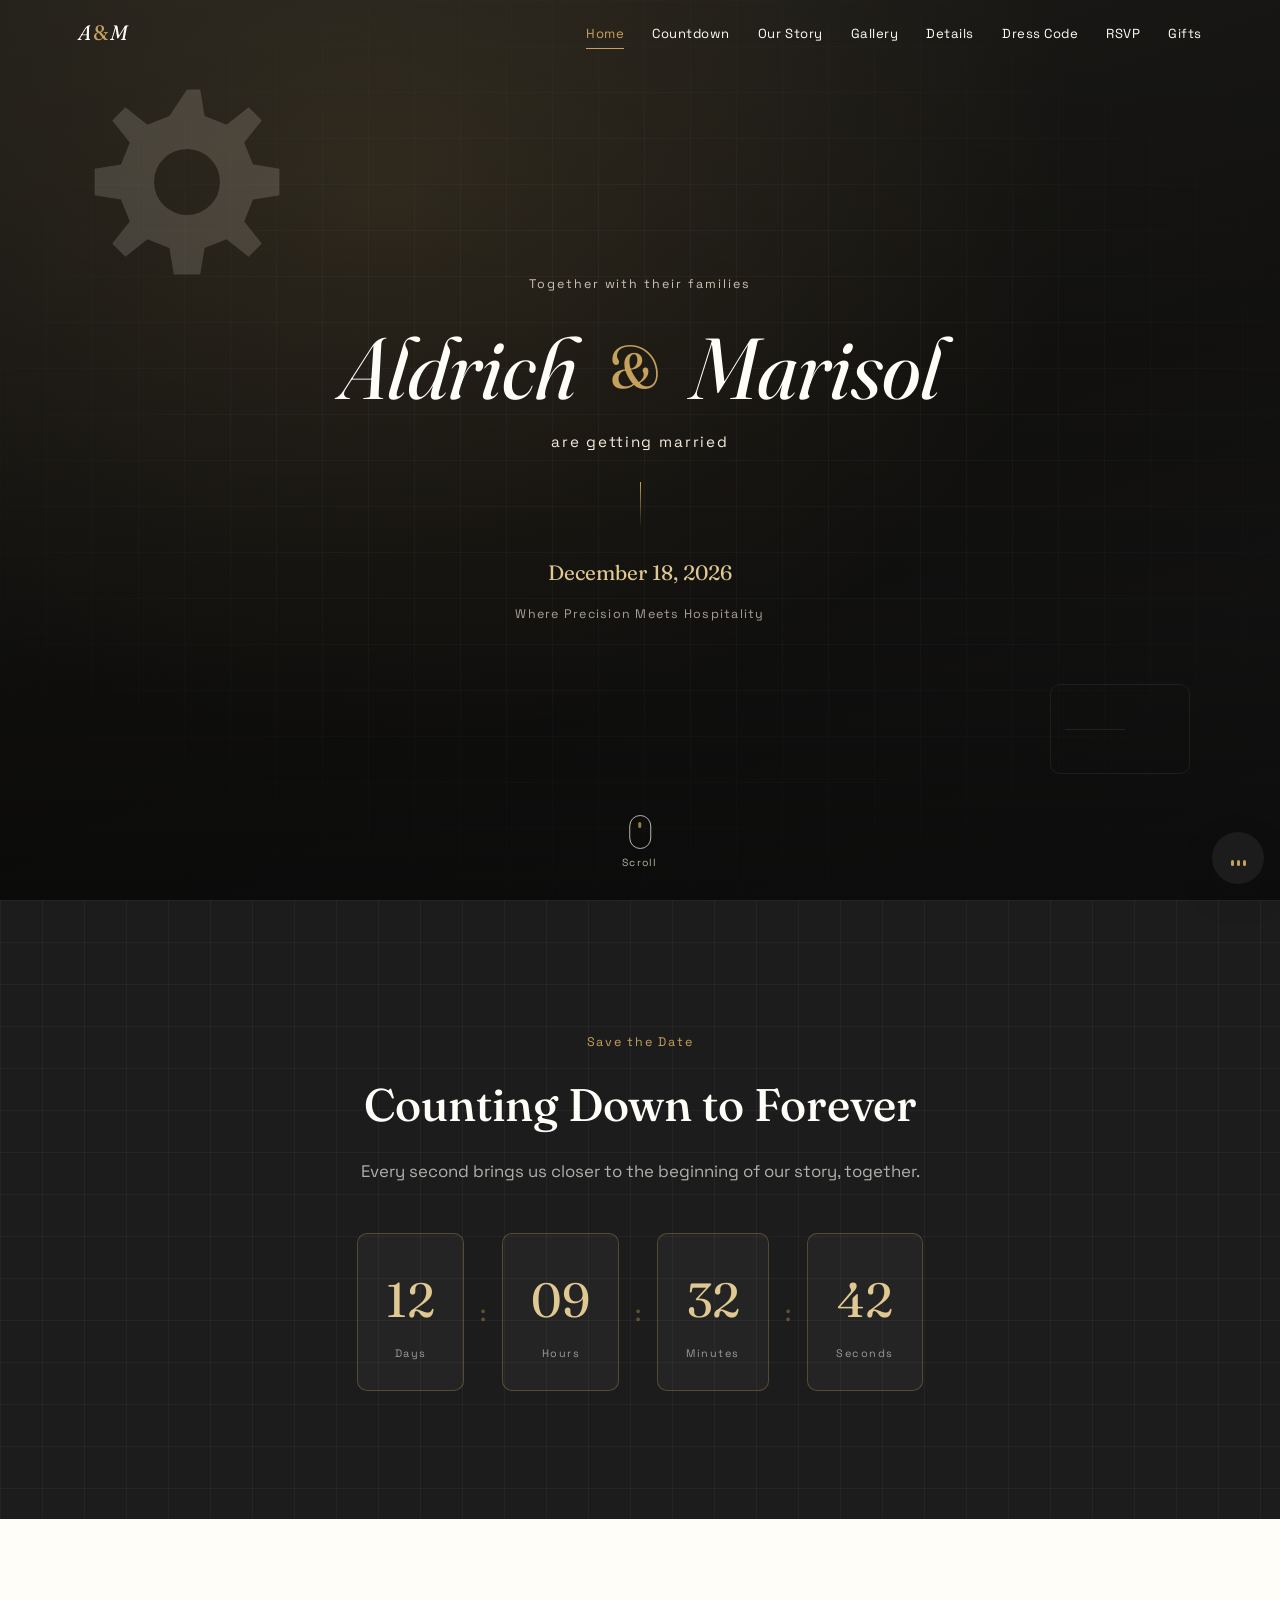
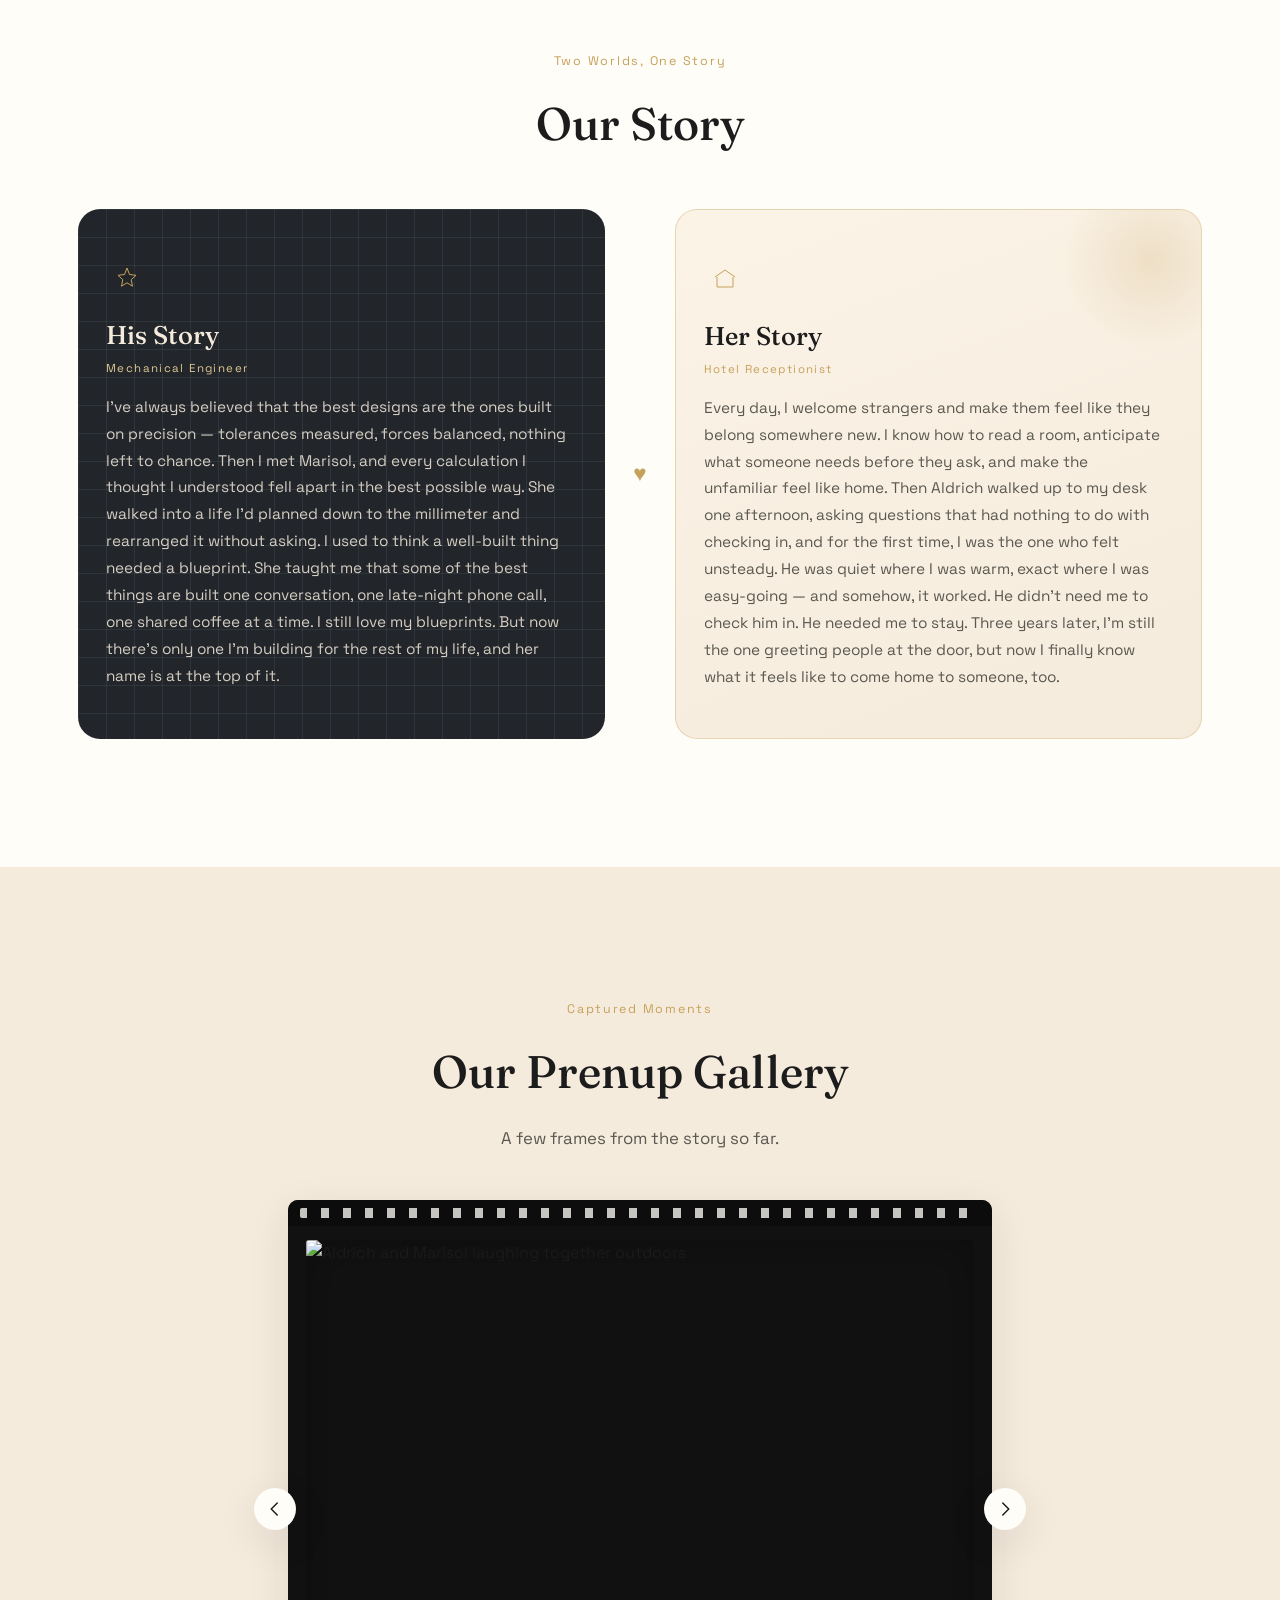
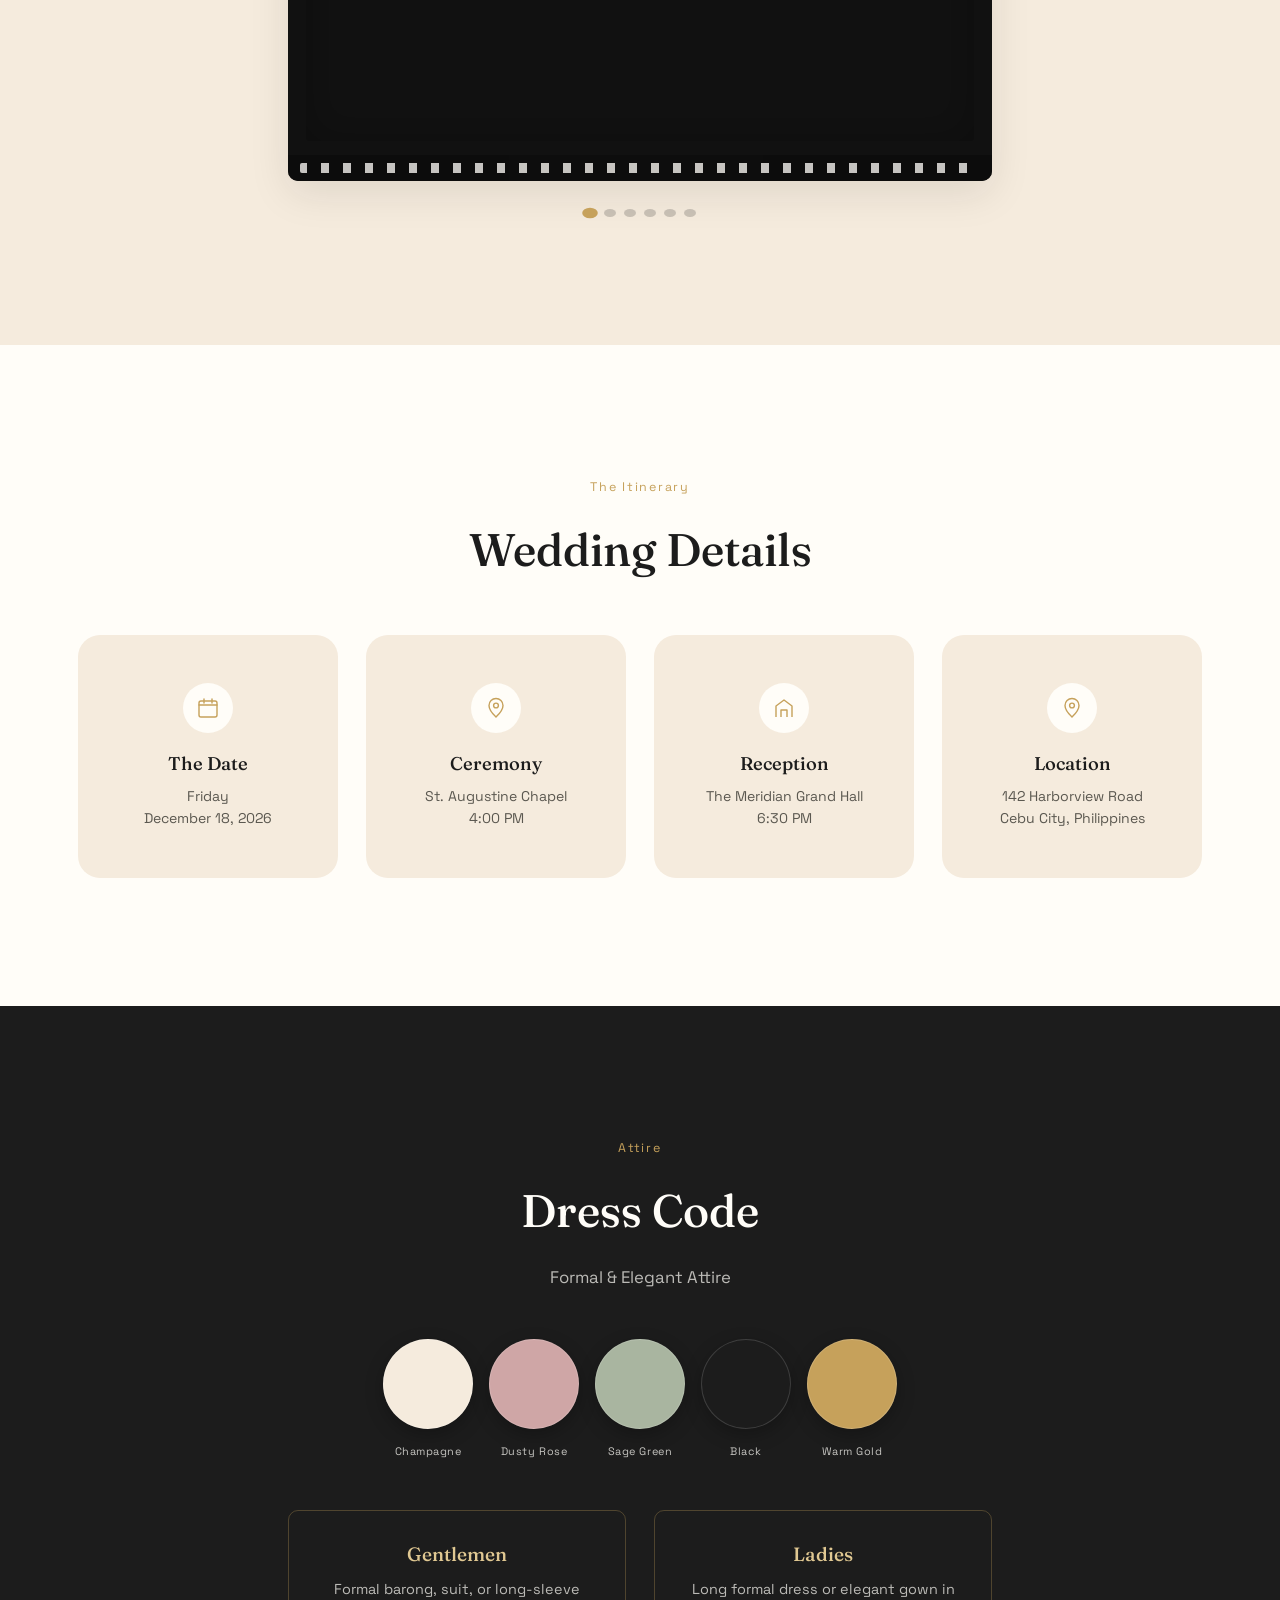
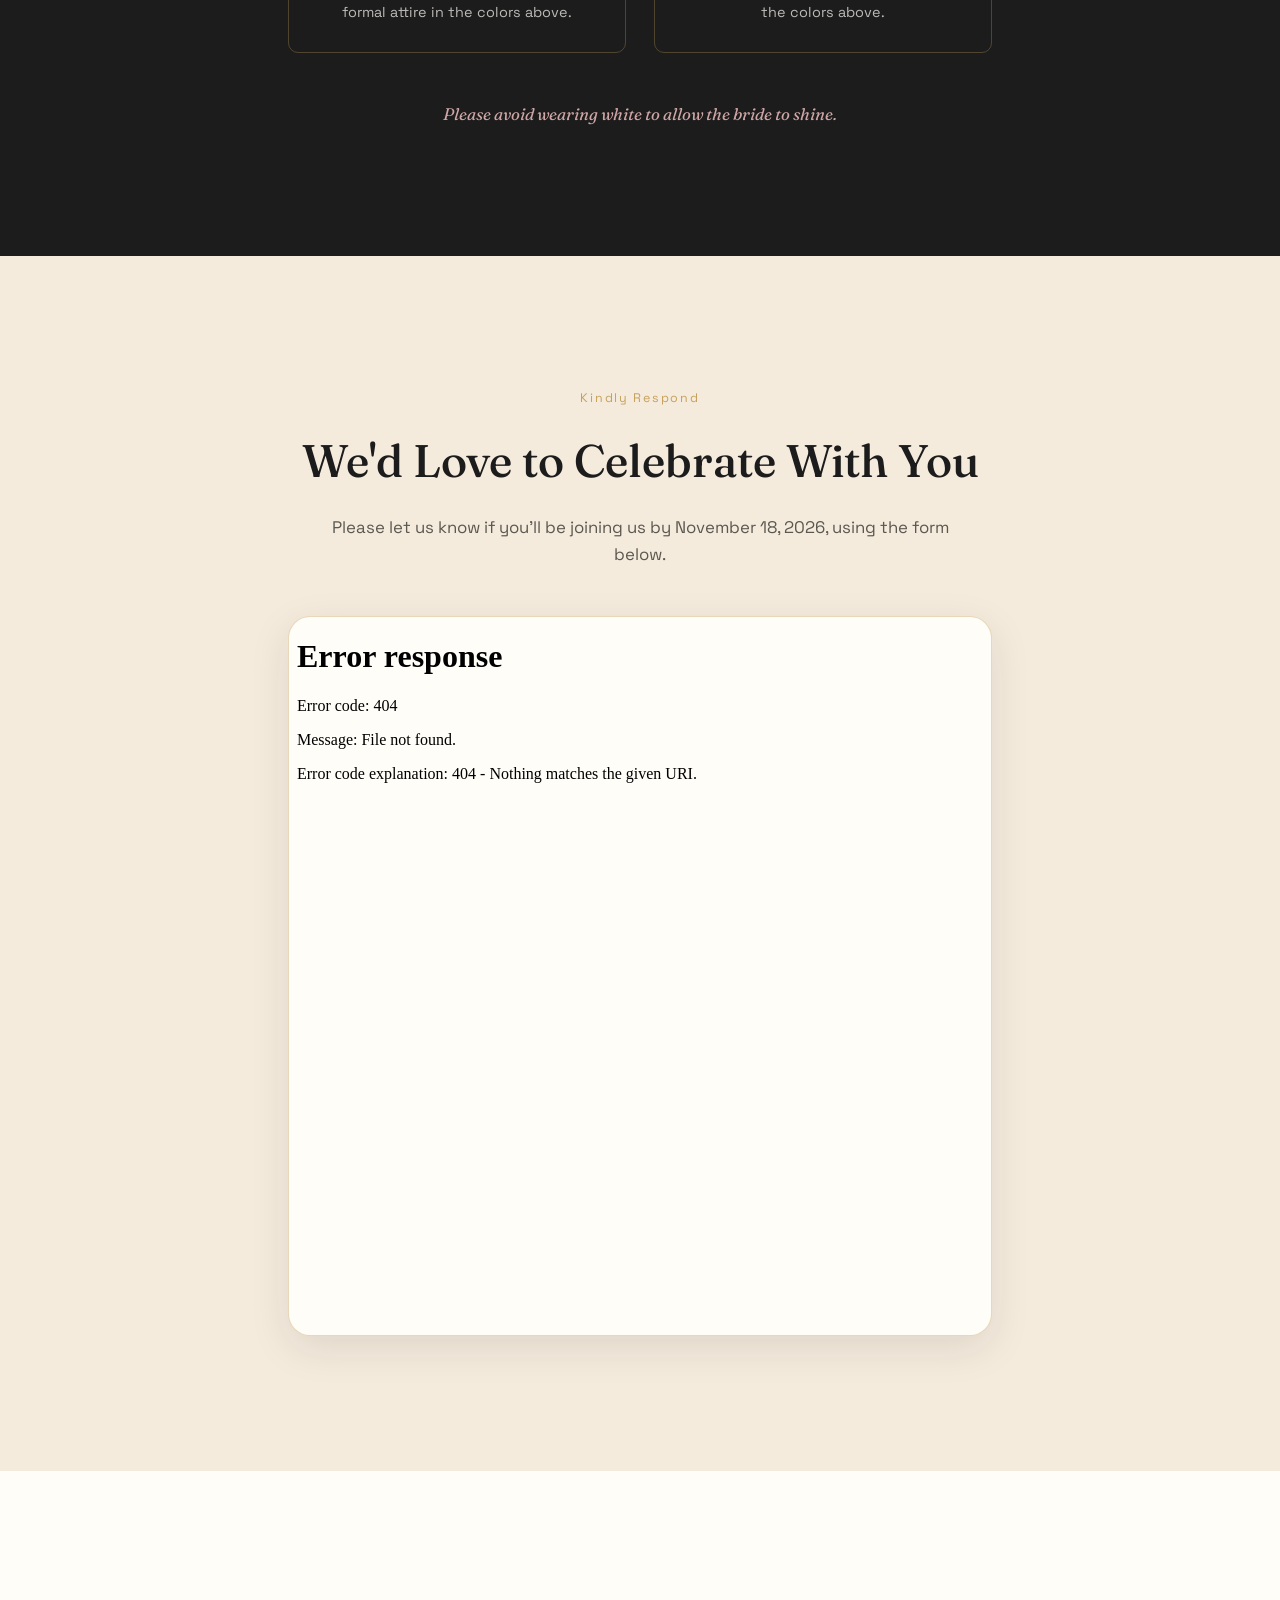
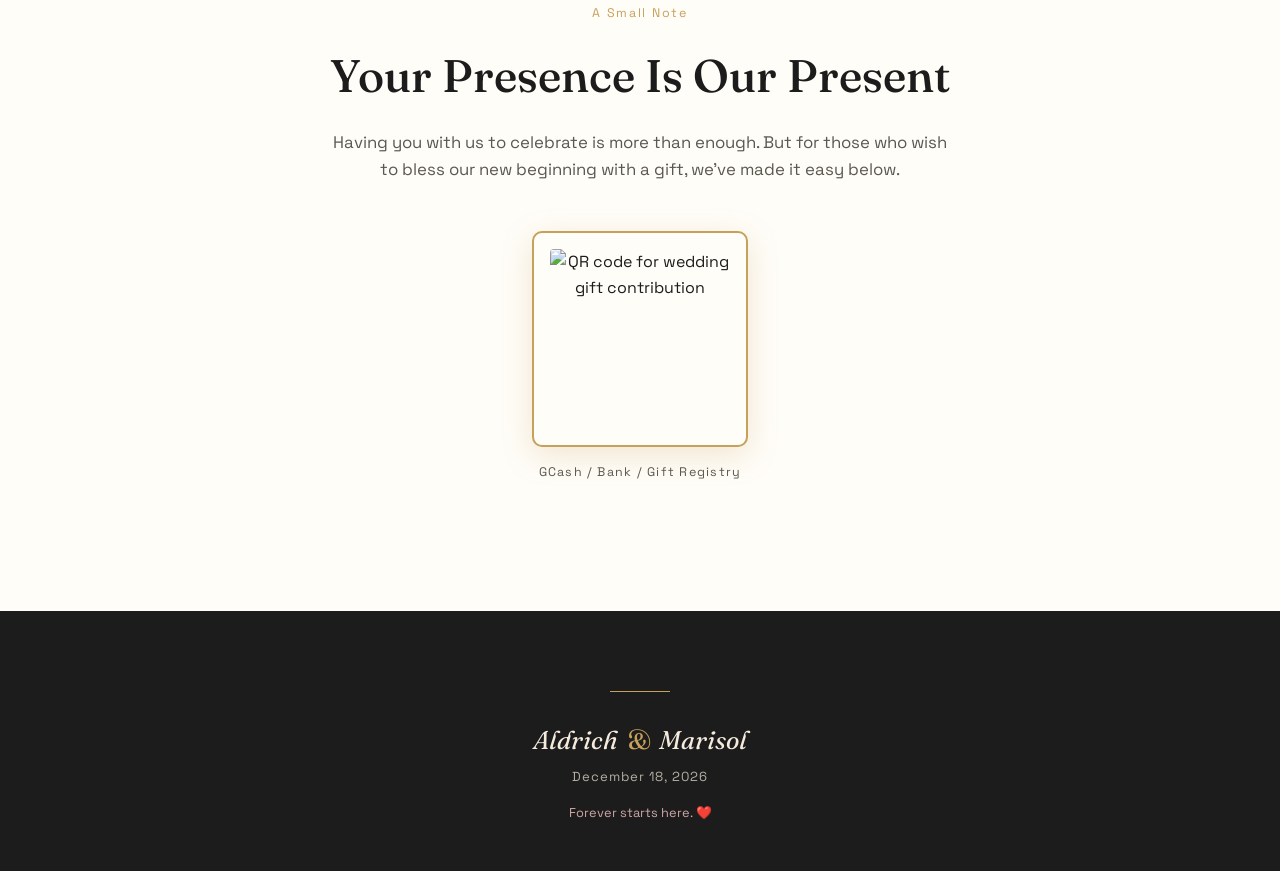
==== commit 5544c63b: "added link icon" ====
--- a/index.html
+++ b/index.html
@@ -5,6 +5,7 @@
 <meta name="viewport" content="width=device-width, initial-scale=1.0">
 <title>Aldrich &amp; Marisol | Where Precision Meets Hospitality</title>
 <meta name="description" content="Join us as we say I do — December 18, 2026">
+<link rel="icon" type="image/png" href="images/m&a.png">
 
 <!-- Google Fonts: Fraunces (serif, romantic) + Space Grotesk (sans, precise) -->
 <link rel="preconnect" href="https://fonts.googleapis.com">
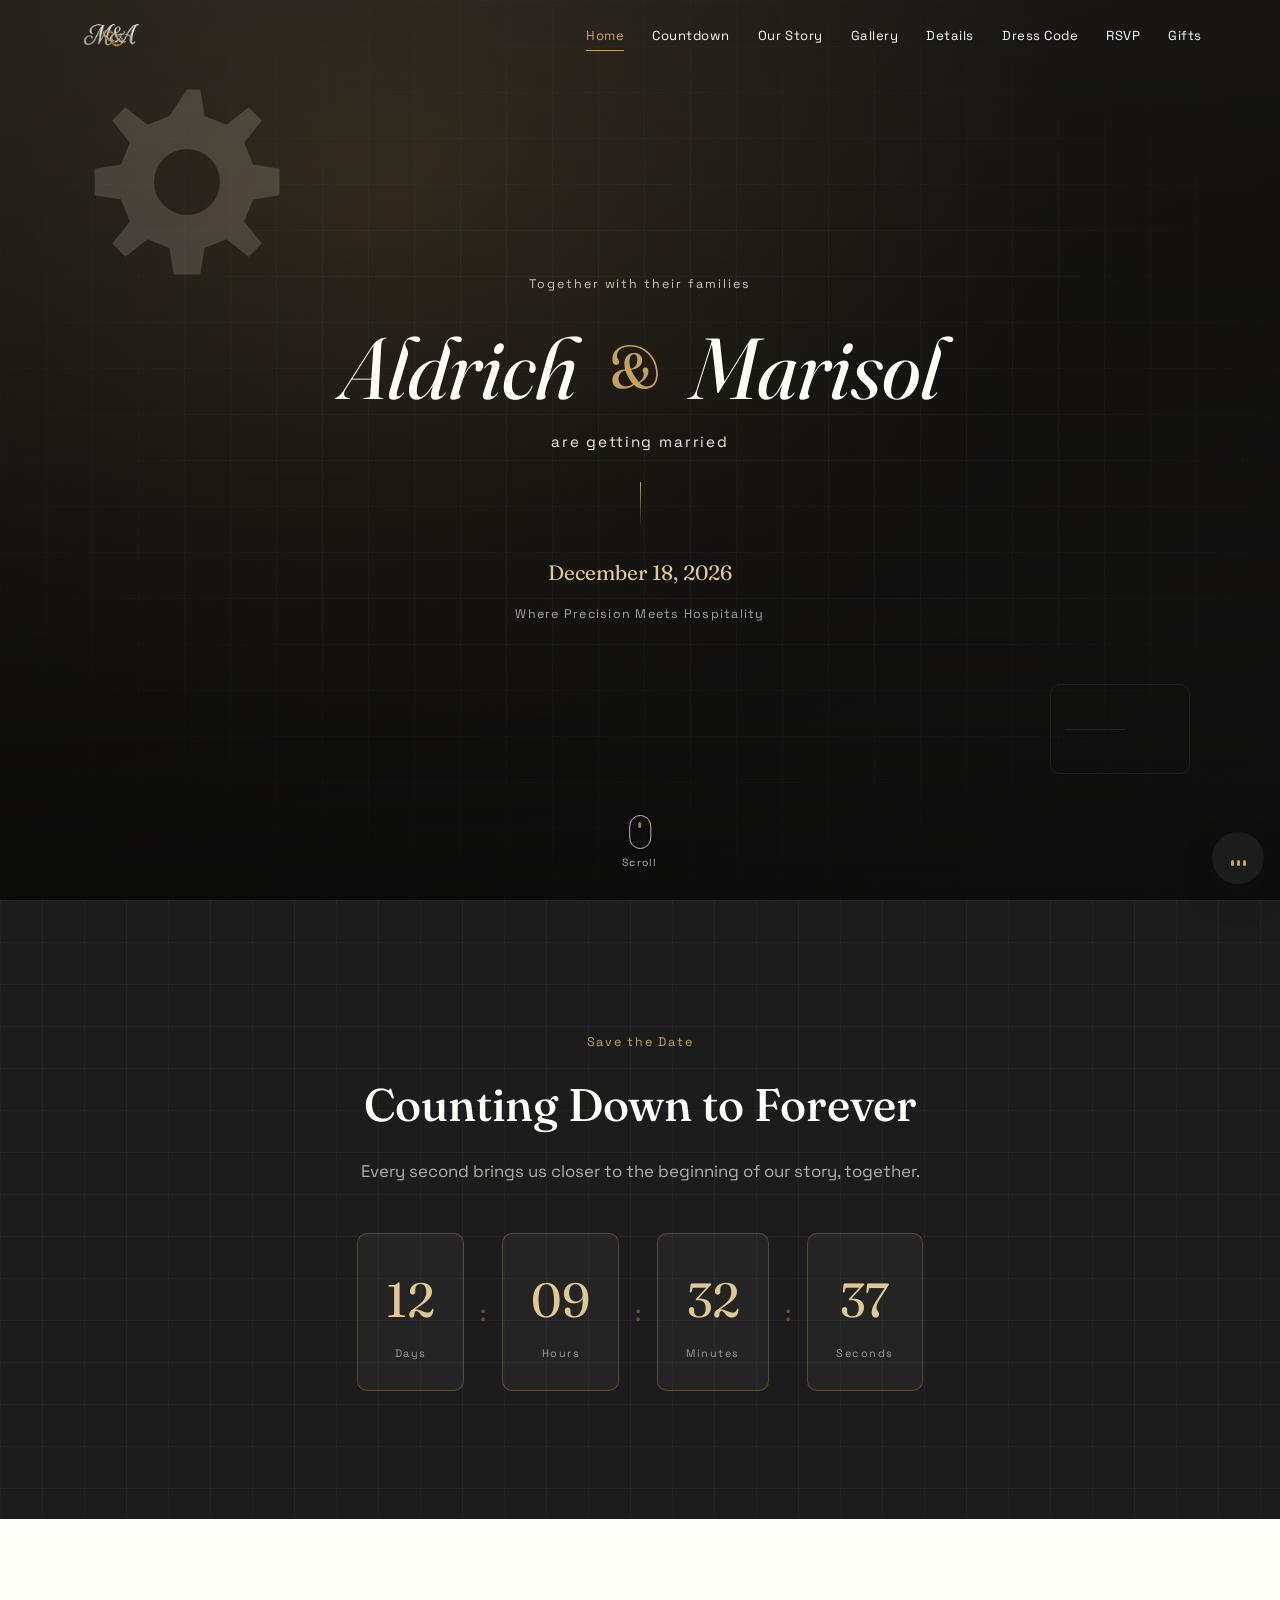
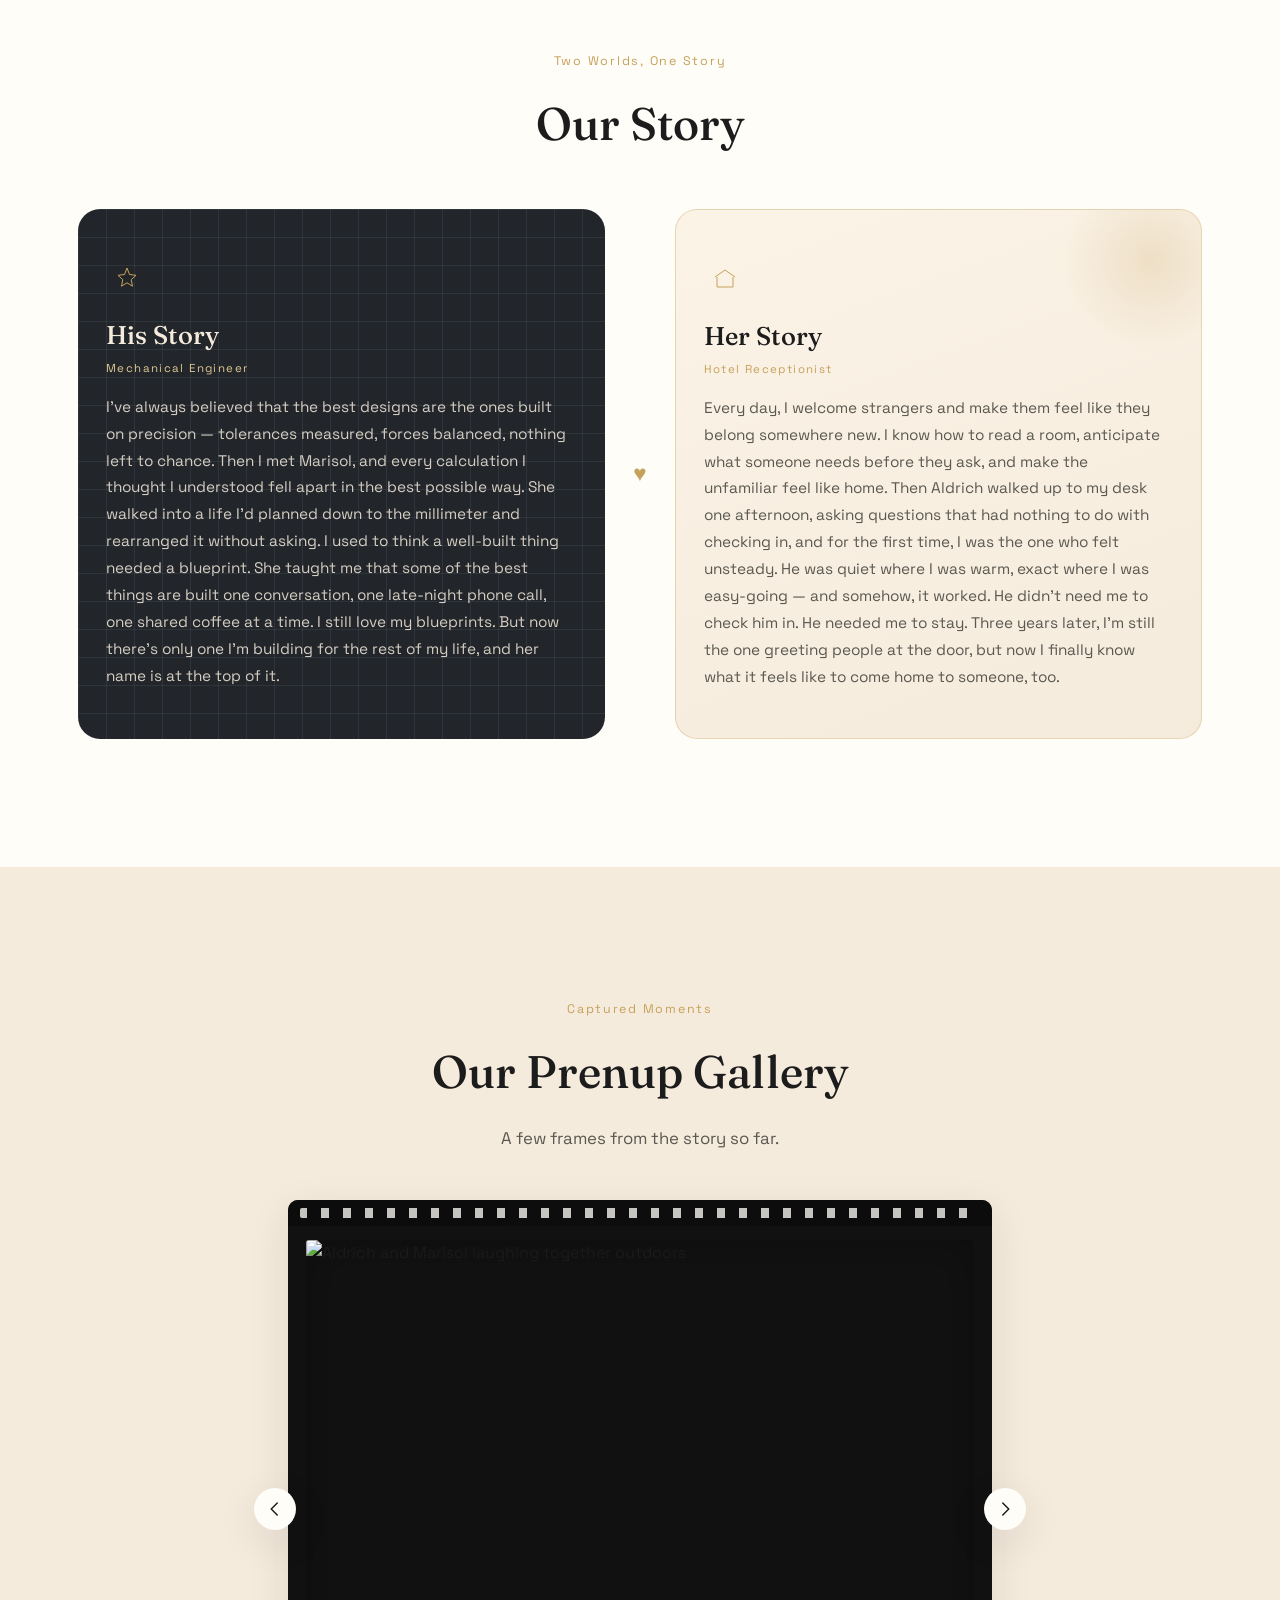
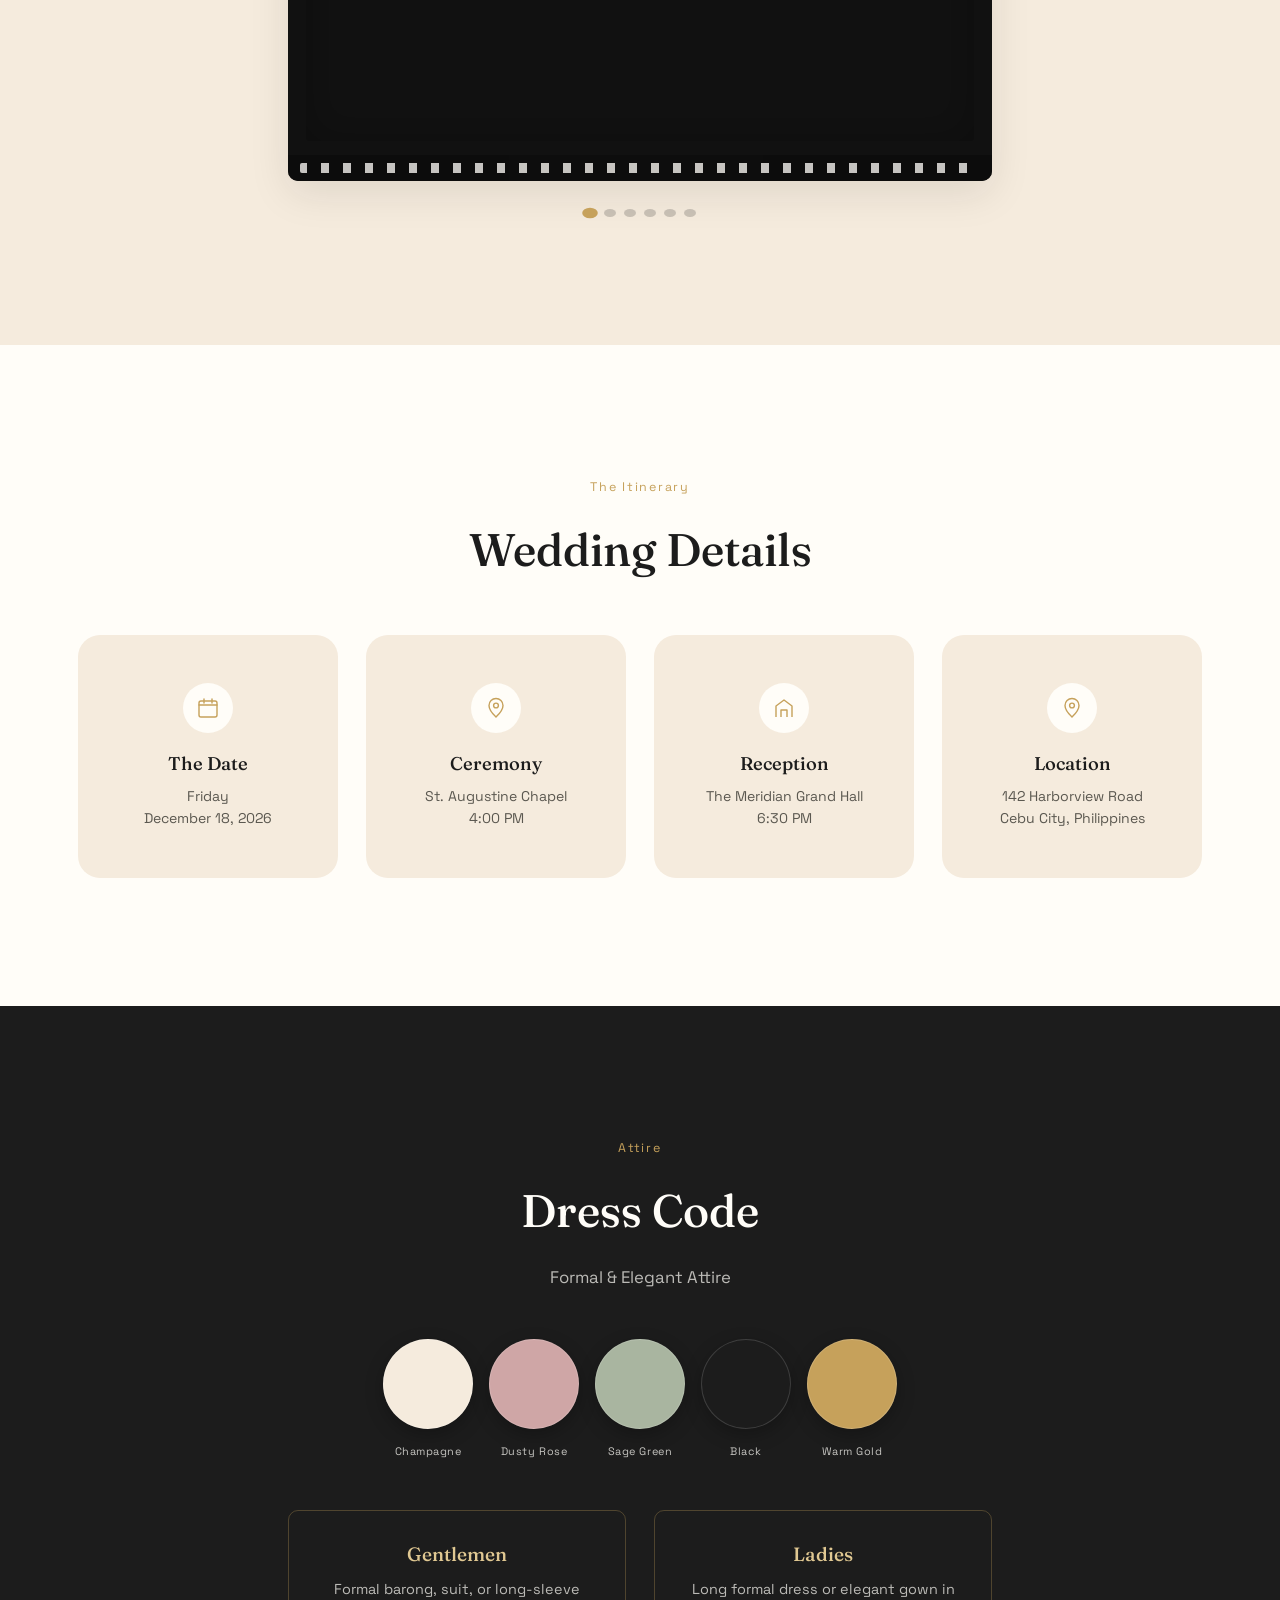
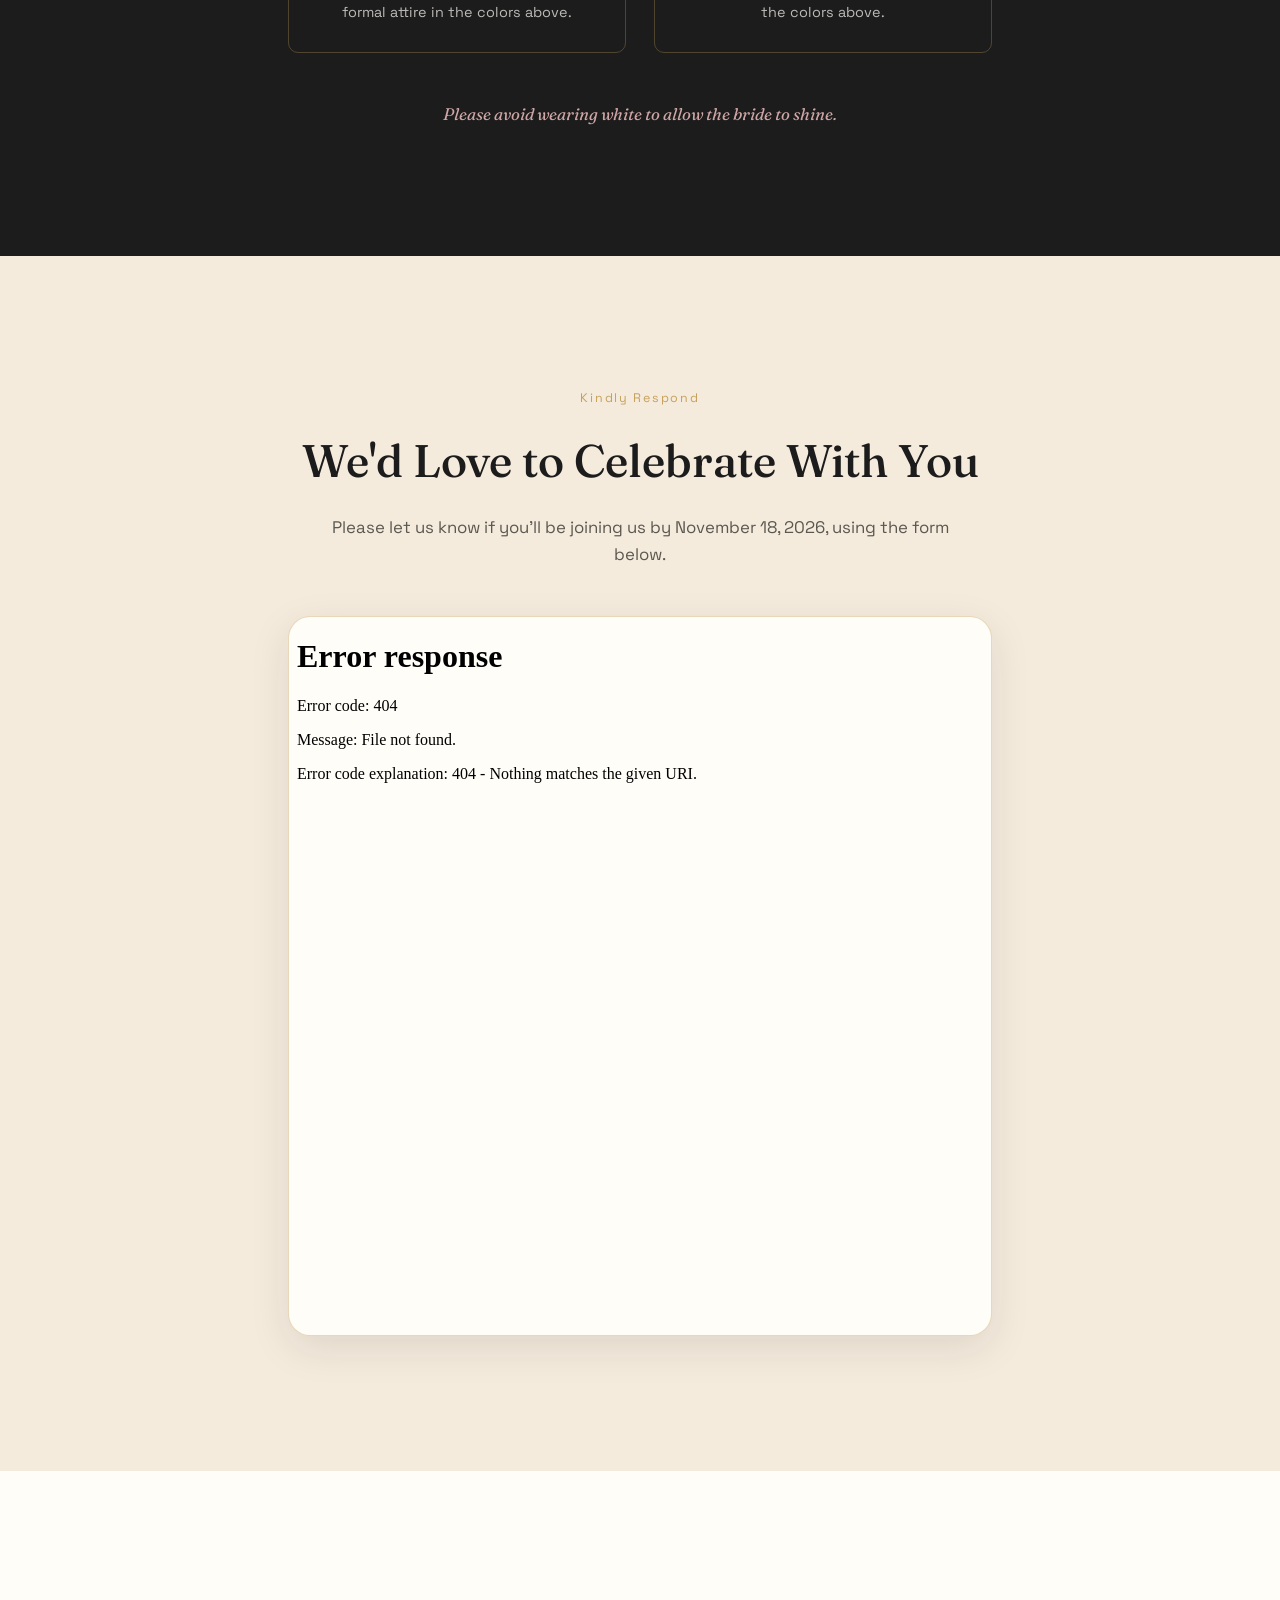
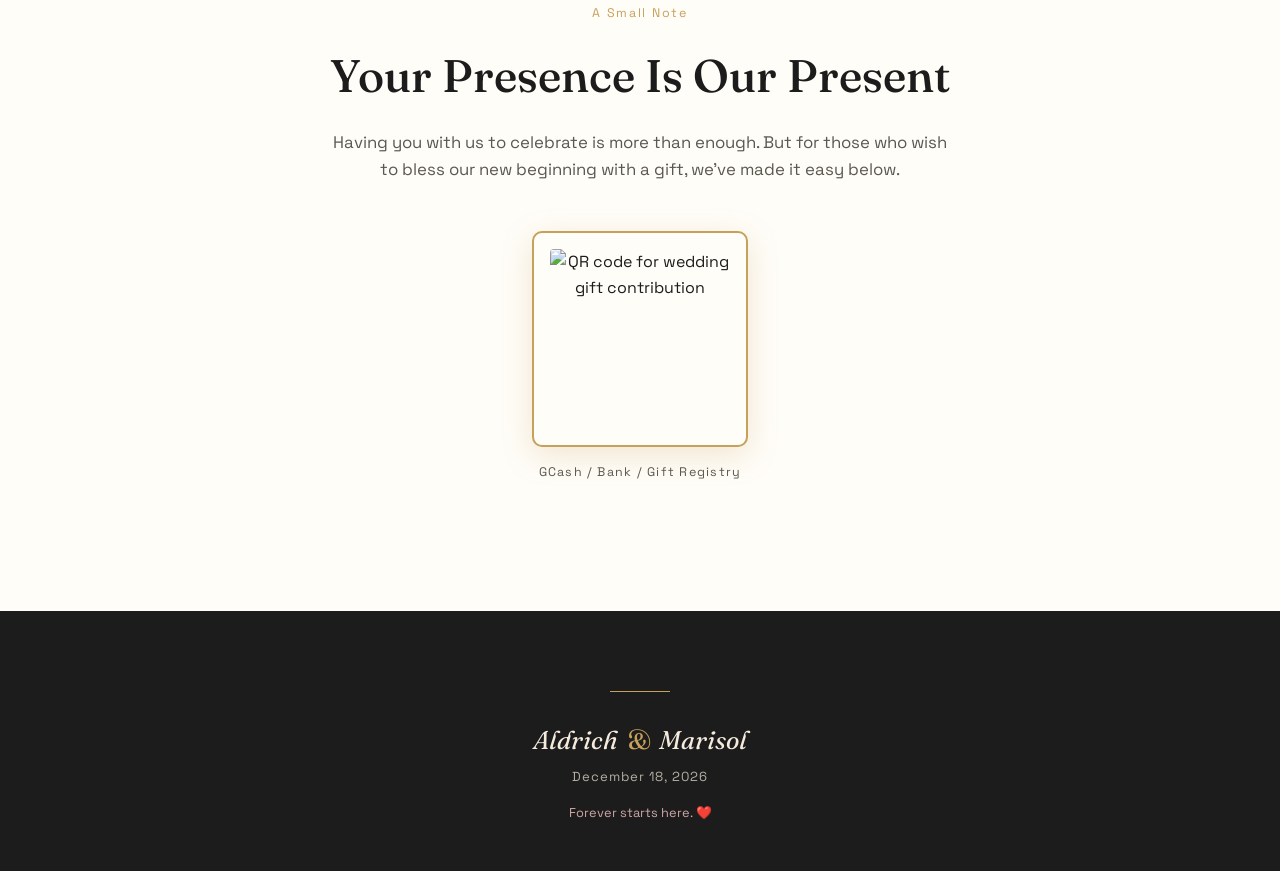
==== commit e776c3d5: "change m&a to a logo png" ====
--- a/index.html
+++ b/index.html
@@ -40,7 +40,10 @@
 ========================================== -->
 <header class="site-header" id="site-header">
   <nav class="navbar" aria-label="Primary navigation">
-    <a href="#home" class="nav-logo">A<span class="amp">&amp;</span>M</a>
+    <a href="#home" class="nav-logo">
+      <!-- A<span class="amp">&amp;</span>M -->
+      <img src="images/m&a.png" alt="logo">
+    </a>
 
     <button class="nav-toggle" id="nav-toggle" aria-expanded="false" aria-controls="nav-menu" aria-label="Toggle navigation menu">
       <span class="bar"></span>
--- a/style.css
+++ b/style.css
@@ -354,6 +354,11 @@
 .nav-toggle.open .bar:nth-child(2) { opacity: 0; }
 .nav-toggle.open .bar:nth-child(3) { transform: translateY(-7px) rotate(-45deg); }
 
+.nav-logo img {
+  width: 70px;
+  height: auto;
+  display: block;
+}
 /* -----------------------------------------------------
    7. MUSIC TOGGLE
 ----------------------------------------------------- */
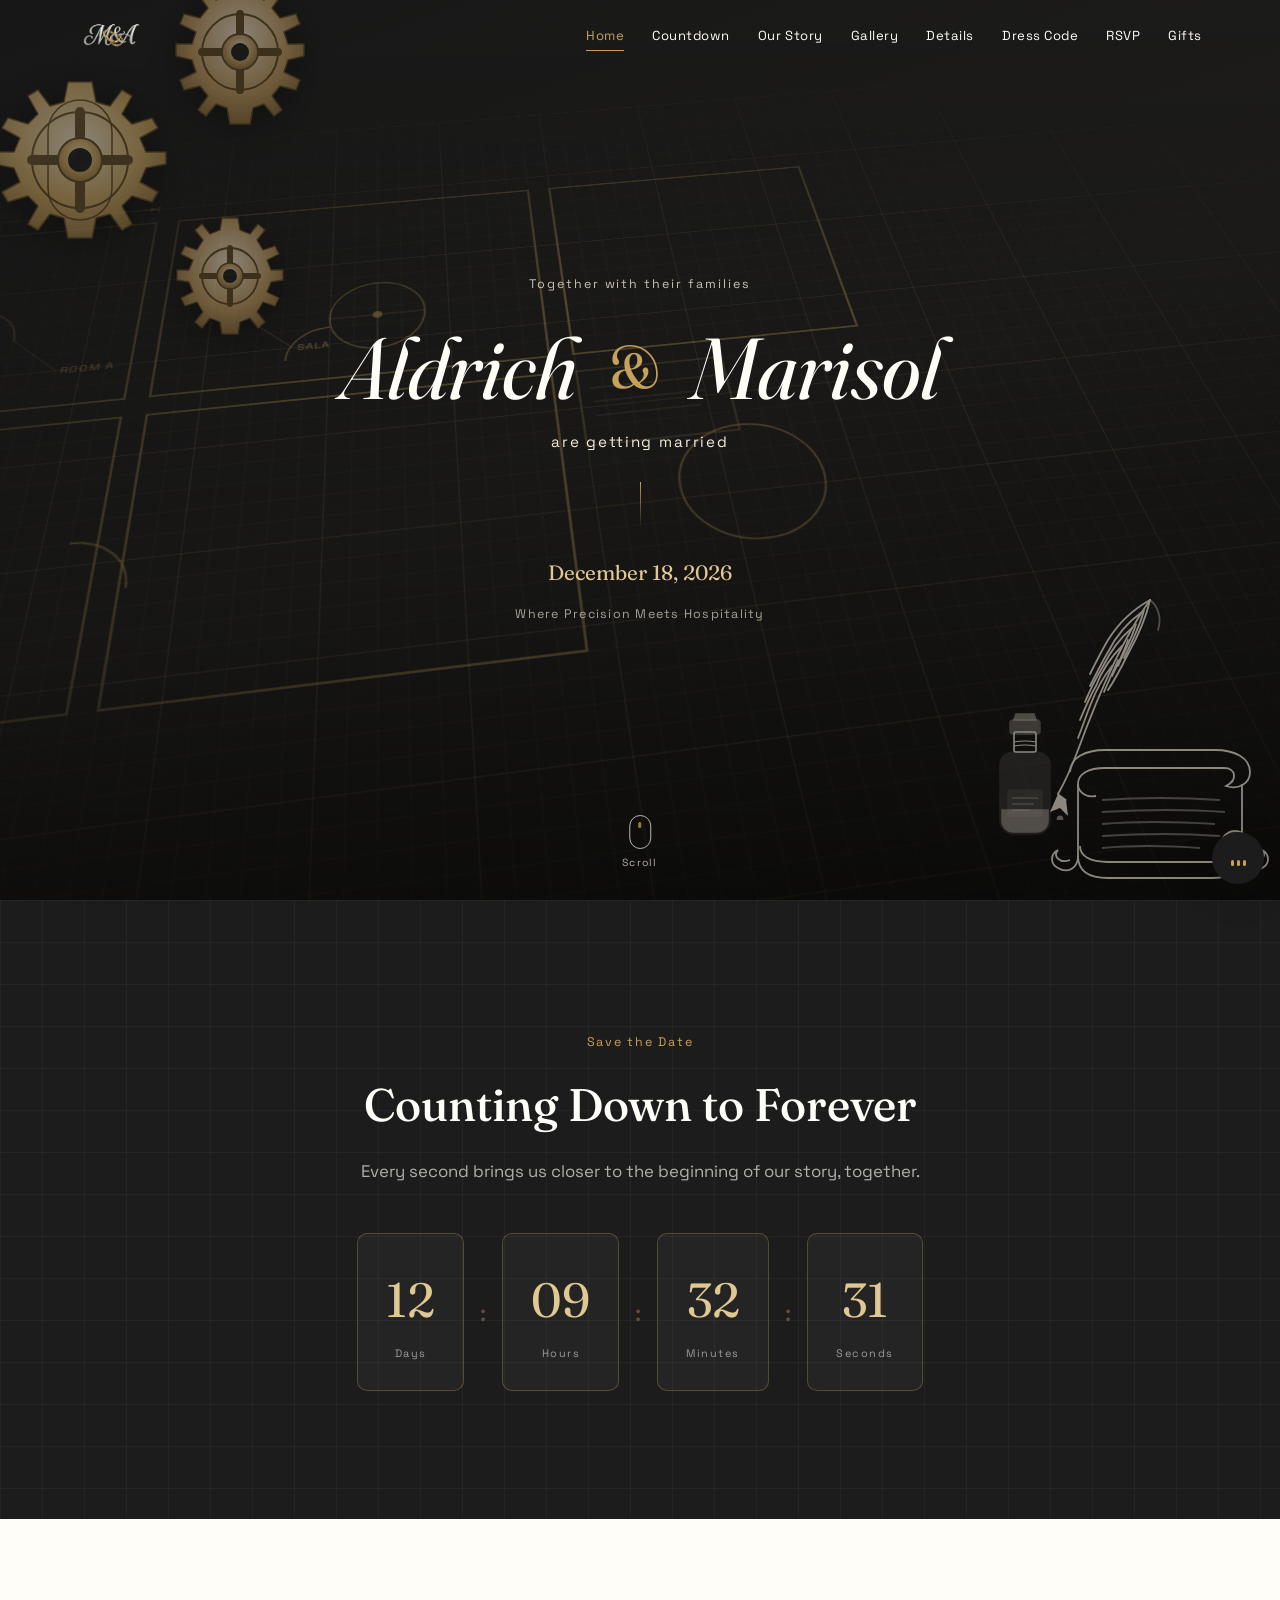
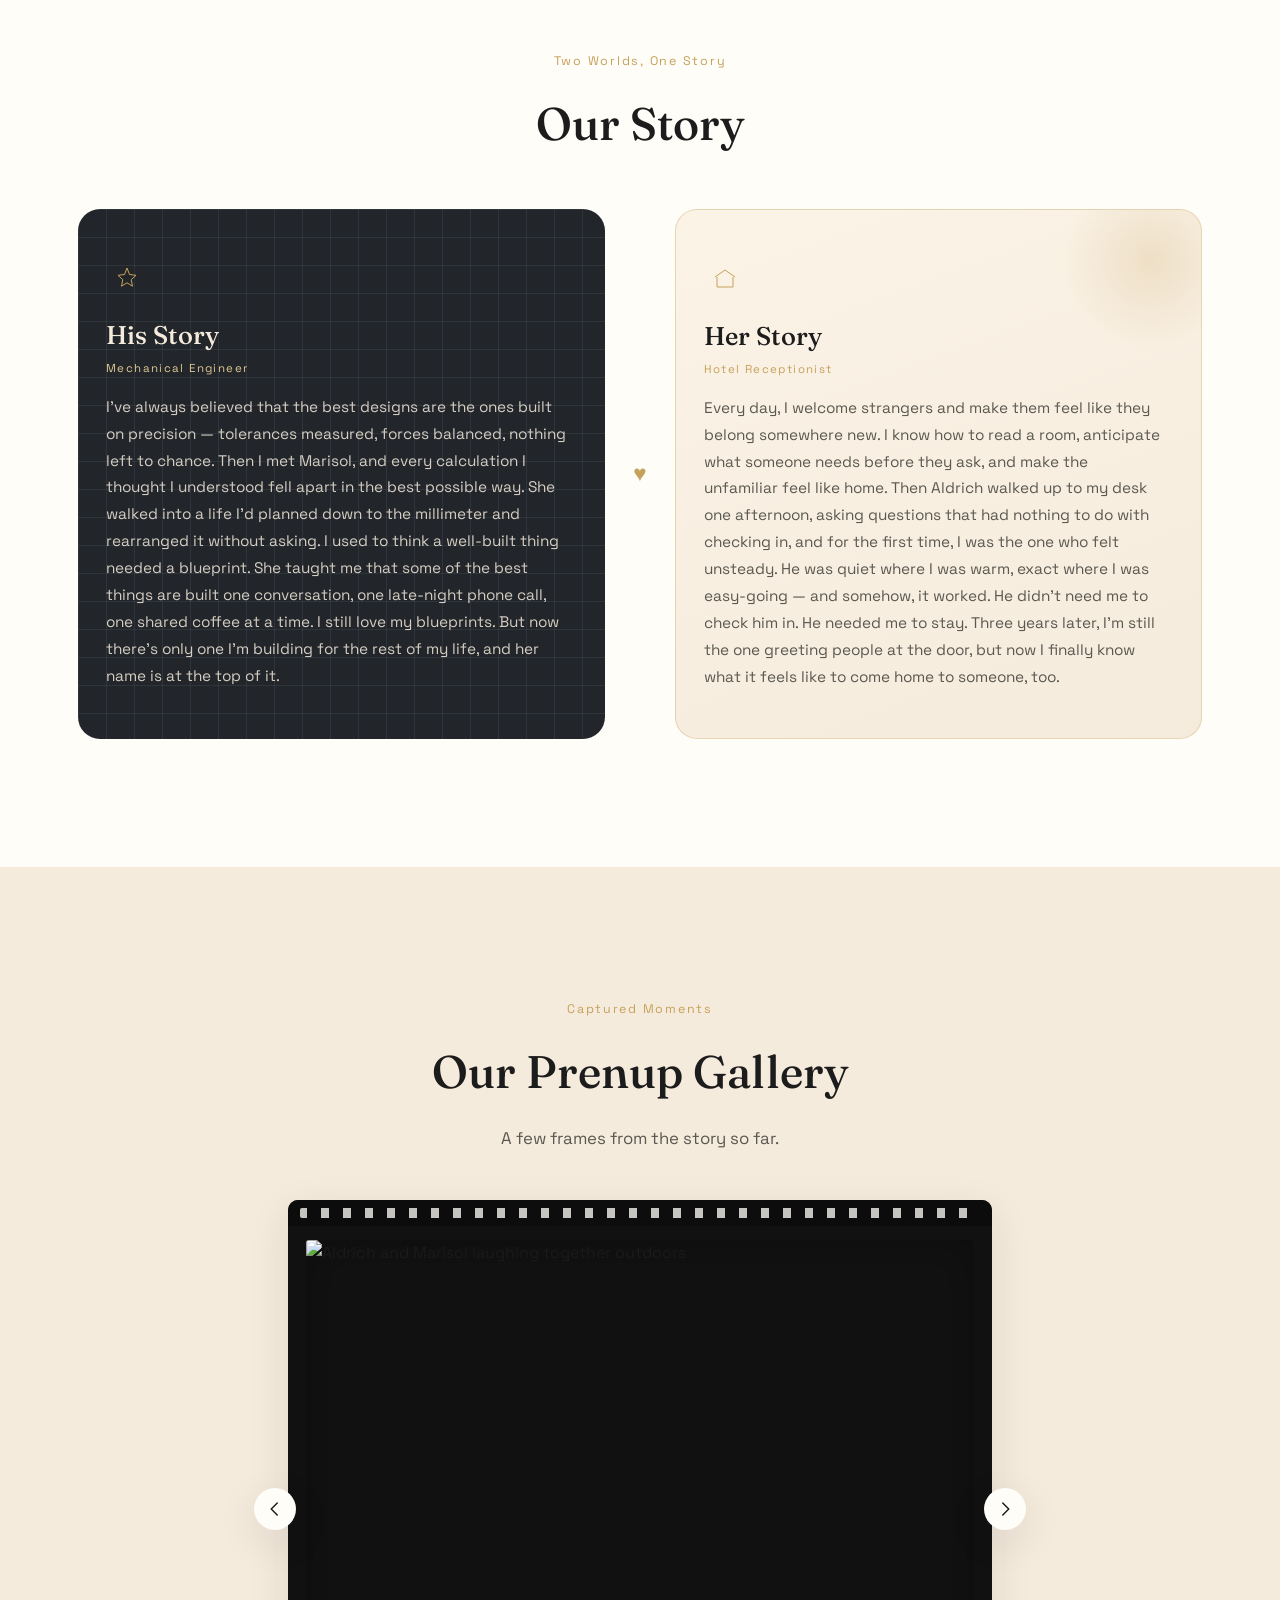
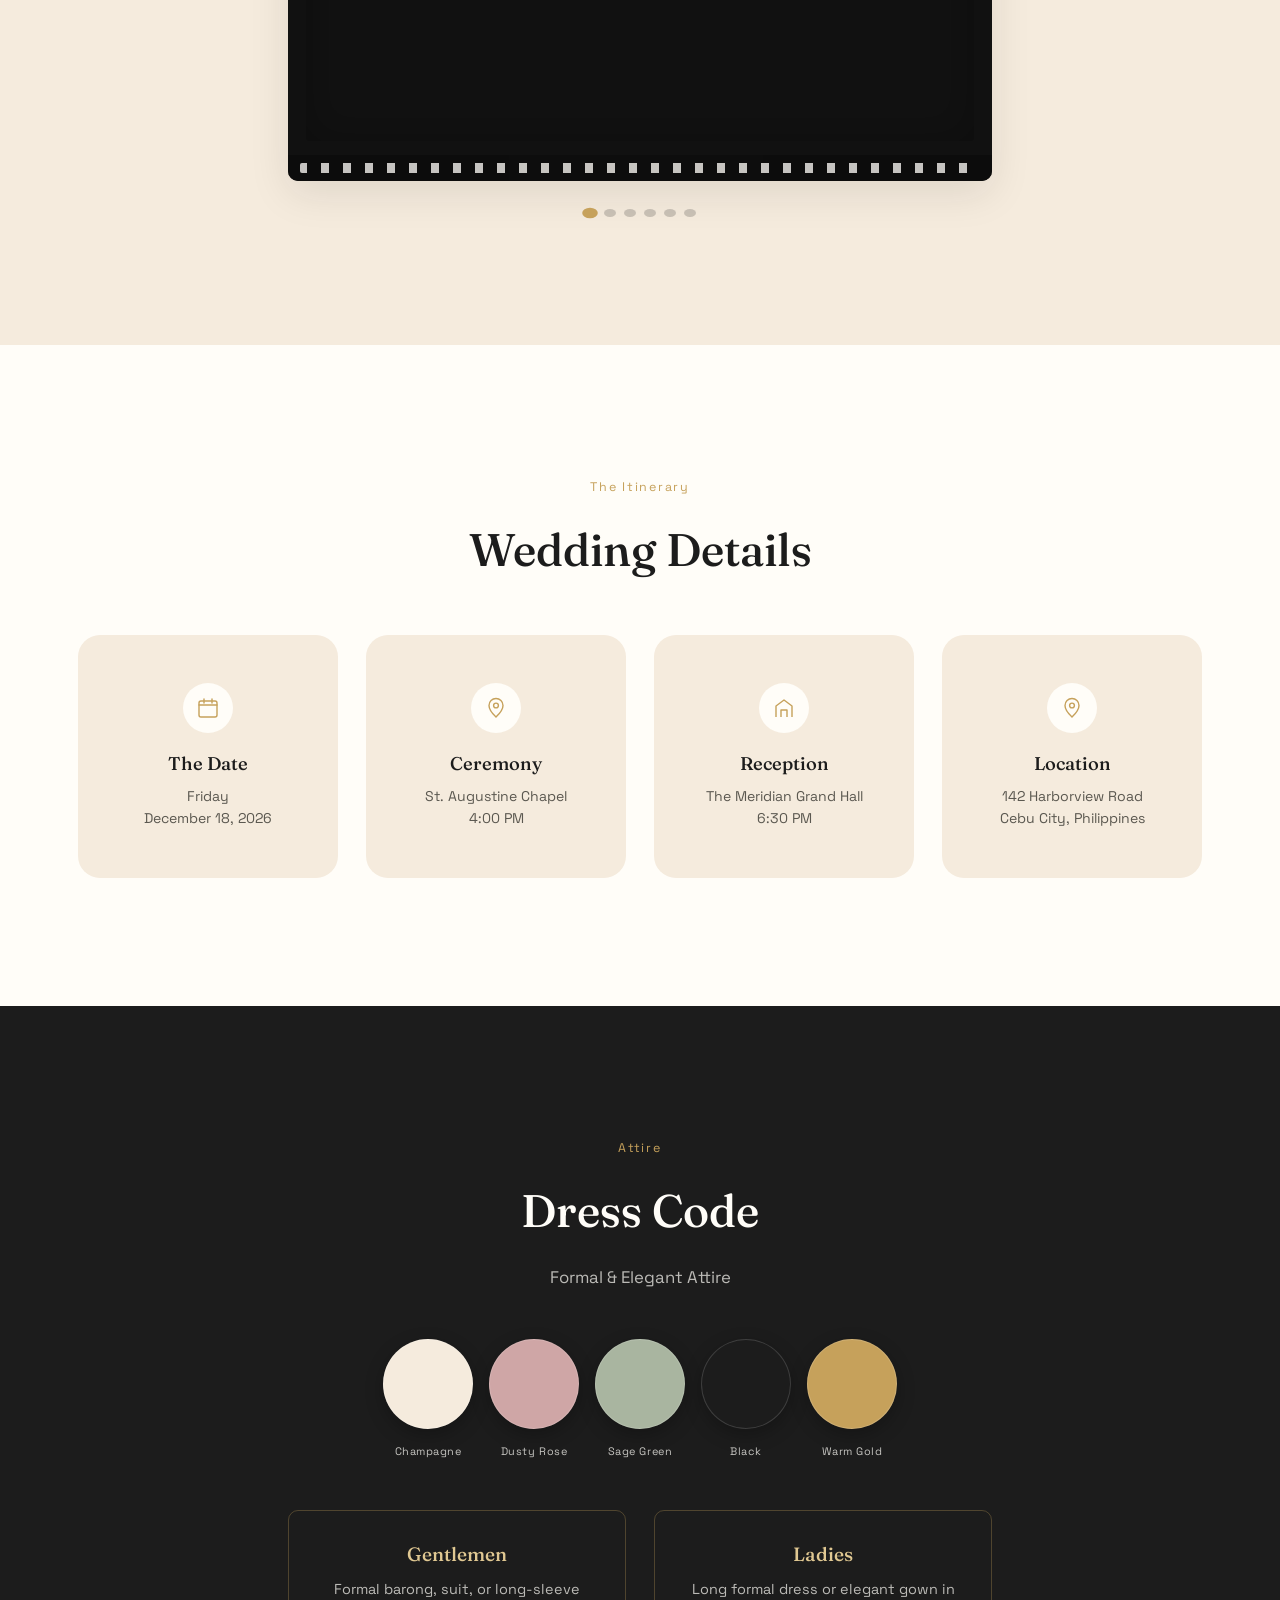
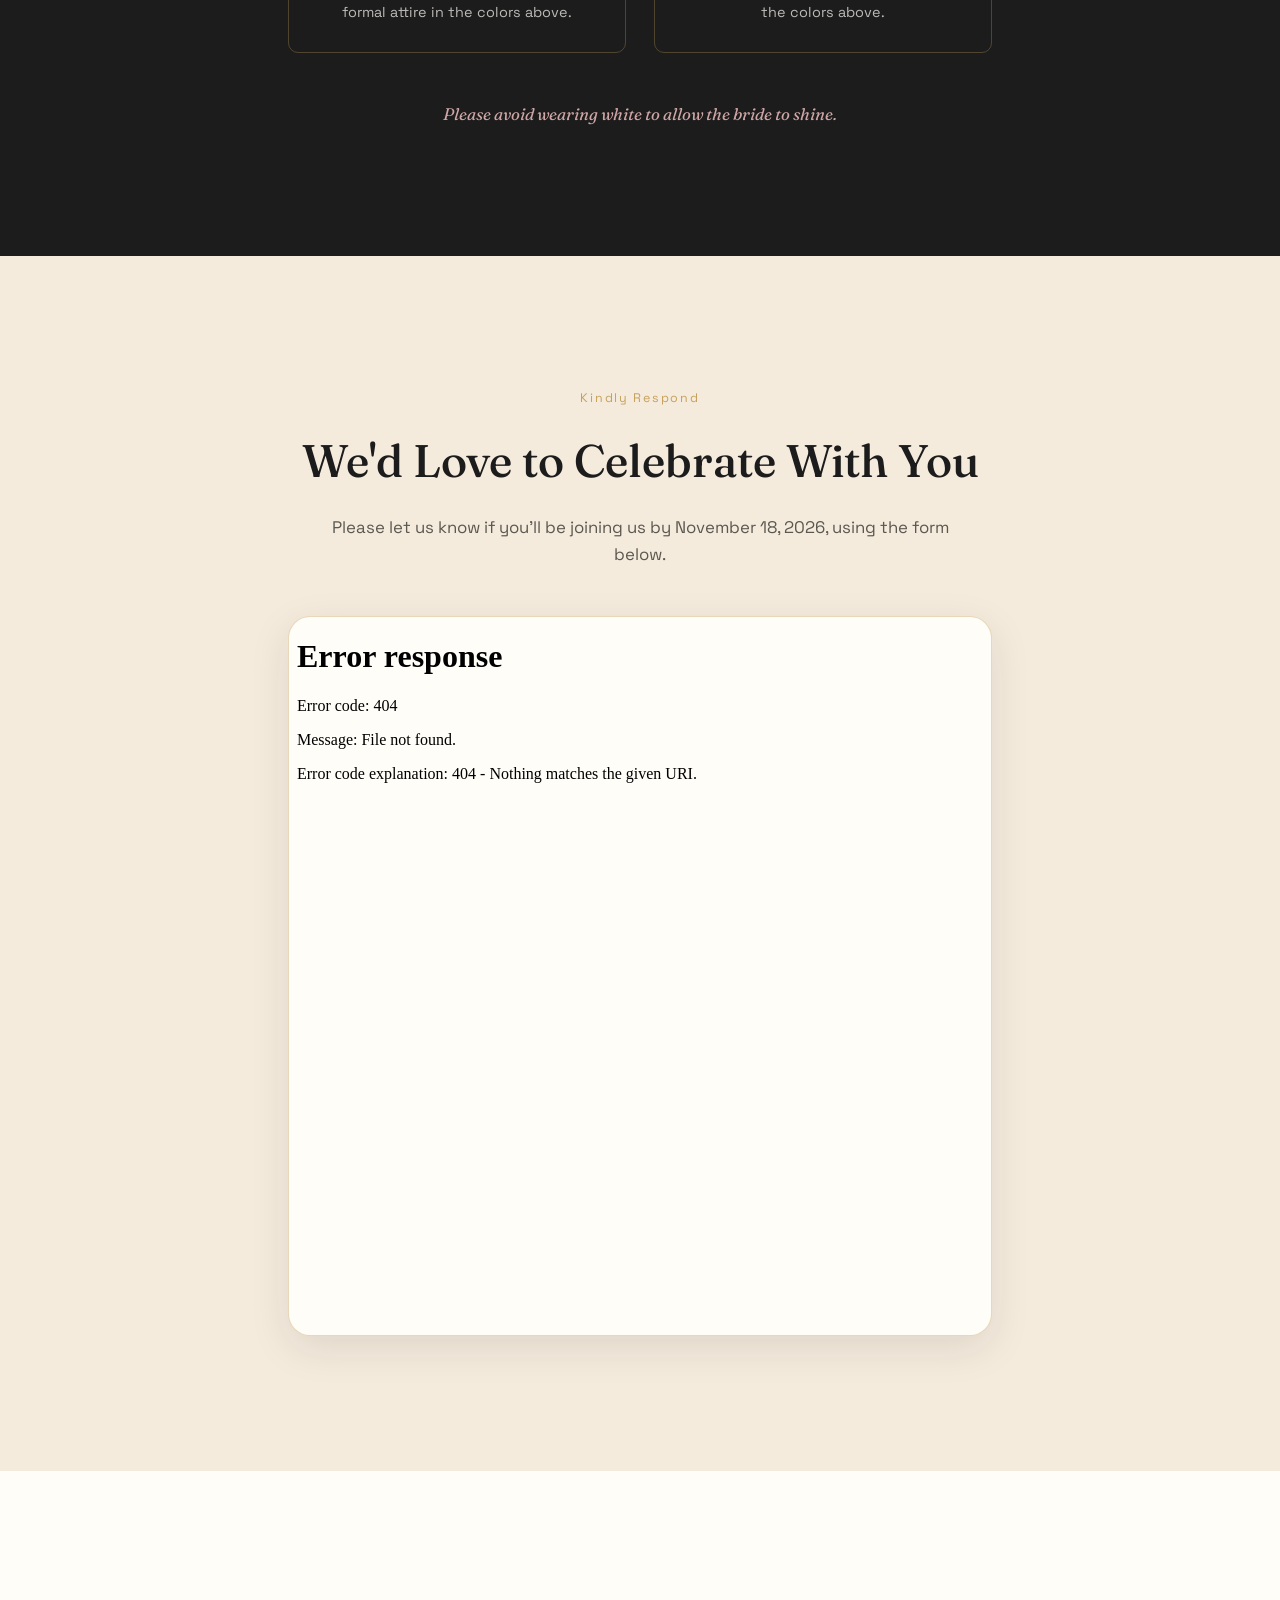
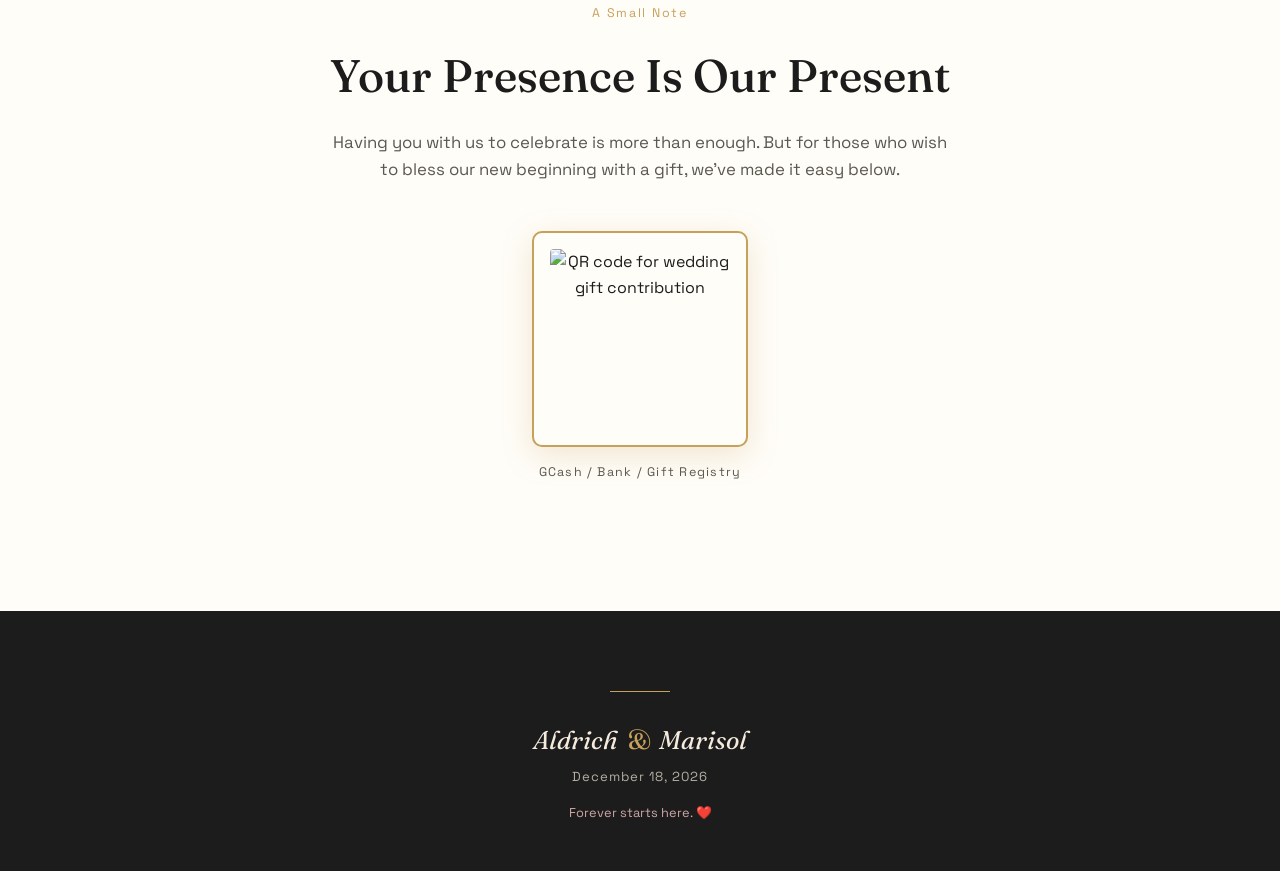
==== commit 18500ff6: "naay gi change sa may home" ====
--- a/index.html
+++ b/index.html
@@ -84,13 +84,325 @@
        1. HERO SECTION
   ========================================== -->
   <section id="home" class="hero">
-    <div class="hero-blueprint-grid" aria-hidden="true"></div>
+    <!-- Blueprint background -->
+    <div class="hero-blueprint-bg" aria-hidden="true">
+      <div class="hero-blueprint-grid"></div>
+      <svg class="hero-blueprint-details" viewBox="0 0 1600 900" preserveAspectRatio="xMidYMid slice">
+        <defs>
+          <pattern id="bp-hatch" width="8" height="8" patternUnits="userSpaceOnUse" patternTransform="rotate(45)">
+            <line x1="0" y1="0" x2="0" y2="8" stroke="rgba(198,161,91,0.35)" stroke-width="0.5"/>
+          </pattern>
+        </defs>
+
+        <!-- ===== FLOOR PLAN ROOMS ===== -->
+        <rect x="120" y="120" width="280" height="220" fill="none" stroke="rgba(198,161,91,0.5)" stroke-width="1.8"/>
+        <rect x="120" y="120" width="280" height="220" fill="url(#bp-hatch)" opacity="0.25"/>
+
+        <rect x="420" y="120" width="320" height="220" fill="none" stroke="rgba(198,161,91,0.5)" stroke-width="1.8"/>
+        <rect x="760" y="120" width="240" height="220" fill="none" stroke="rgba(198,161,91,0.5)" stroke-width="1.8"/>
+        <rect x="120" y="360" width="280" height="260" fill="none" stroke="rgba(198,161,91,0.5)" stroke-width="1.8"/>
+        <rect x="420" y="360" width="320" height="260" fill="none" stroke="rgba(198,161,91,0.5)" stroke-width="1.8"/>
+
+        <!-- ===== DOOR ARCS ===== -->
+        <path d="M260 220 A40 40 0 0 1 300 260" fill="none" stroke="rgba(198,161,91,0.6)" stroke-width="1.4"/>
+        <line x1="260" y1="220" x2="260" y2="260" stroke="rgba(198,161,91,0.6)" stroke-width="1.4"/>
+
+        <path d="M560 280 A35 35 0 0 0 525 315" fill="none" stroke="rgba(198,161,91,0.6)" stroke-width="1.4"/>
+
+        <path d="M380 480 A45 45 0 0 1 425 525" fill="none" stroke="rgba(198,161,91,0.6)" stroke-width="1.4"/>
+
+        <!-- ===== DIMENSION LINES ===== -->
+        <line x1="120" y1="100" x2="400" y2="100" stroke="rgba(198,161,91,0.7)" stroke-width="1"/>
+        <line x1="120" y1="95" x2="120" y2="105" stroke="rgba(198,161,91,0.7)" stroke-width="1"/>
+        <line x1="400" y1="95" x2="400" y2="105" stroke="rgba(198,161,91,0.7)" stroke-width="1"/>
+        <polygon points="120,100 128,97 128,103" fill="rgba(198,161,91,0.7)"/>
+        <polygon points="400,100 392,97 392,103" fill="rgba(198,161,91,0.7)"/>
+        <text x="260" y="94" fill="rgba(198,161,91,0.85)" font-family="'Space Grotesk', monospace" font-size="11" text-anchor="middle" letter-spacing="1">2800</text>
+
+        <line x1="100" y1="120" x2="100" y2="340" stroke="rgba(198,161,91,0.7)" stroke-width="1"/>
+        <line x1="95" y1="120" x2="105" y2="120" stroke="rgba(198,161,91,0.7)" stroke-width="1"/>
+        <line x1="95" y1="340" x2="105" y2="340" stroke="rgba(198,161,91,0.7)" stroke-width="1"/>
+        <polygon points="100,120 97,128 103,128" fill="rgba(198,161,91,0.7)"/>
+        <polygon points="100,340 97,332 103,332" fill="rgba(198,161,91,0.7)"/>
+        <text x="94" y="235" fill="rgba(198,161,91,0.85)" font-family="'Space Grotesk', monospace" font-size="11" text-anchor="middle" transform="rotate(-90 94 235)" letter-spacing="1">2200</text>
+
+        <!-- ===== CIRCLES ===== -->
+        <circle cx="600" cy="270" r="40" fill="none" stroke="rgba(198,161,91,0.5)" stroke-width="1.4"/>
+        <circle cx="600" cy="270" r="4" fill="rgba(198,161,91,0.6)"/>
+        <line x1="560" y1="270" x2="640" y2="270" stroke="rgba(198,161,91,0.4)" stroke-width="0.8"/>
+        <line x1="600" y1="230" x2="600" y2="310" stroke="rgba(198,161,91,0.4)" stroke-width="0.8"/>
+
+        <circle cx="880" cy="490" r="55" fill="none" stroke="rgba(198,161,91,0.5)" stroke-width="1.4"/>
+
+        <!-- ===== DETAIL BOXES ===== -->
+        <rect x="760" y="360" width="120" height="80" fill="none" stroke="rgba(198,161,91,0.4)" stroke-width="1"/>
+        <line x1="770" y1="380" x2="870" y2="380" stroke="rgba(198,161,91,0.3)" stroke-width="0.8"/>
+        <line x1="770" y1="395" x2="860" y2="395" stroke="rgba(198,161,91,0.3)" stroke-width="0.8"/>
+        <line x1="770" y1="410" x2="855" y2="410" stroke="rgba(198,161,91,0.3)" stroke-width="0.8"/>
+
+        <!-- ===== LEADER LINES ===== -->
+        <line x1="300" y1="260" x2="340" y2="300" stroke="rgba(198,161,91,0.5)" stroke-width="0.8"/>
+        <text x="344" y="304" fill="rgba(198,161,91,0.8)" font-family="'Space Grotesk', monospace" font-size="10" letter-spacing="1">ROOM A</text>
+
+        <line x1="500" y1="270" x2="530" y2="300" stroke="rgba(198,161,91,0.5)" stroke-width="0.8"/>
+        <text x="534" y="304" fill="rgba(198,161,91,0.8)" font-family="'Space Grotesk', monospace" font-size="10" letter-spacing="1">SALA</text>
+
+        <!-- ===== COMPASS ROSE ===== -->
+        <g transform="translate(1450, 120)">
+          <circle cx="0" cy="0" r="30" fill="none" stroke="rgba(198,161,91,0.5)" stroke-width="1"/>
+          <circle cx="0" cy="0" r="22" fill="none" stroke="rgba(198,161,91,0.4)" stroke-width="0.8"/>
+          <polygon points="0,-28 6,-6 0,0 -6,-6" fill="rgba(198,161,91,0.75)"/>
+          <polygon points="0,28 6,6 0,0 -6,6" fill="rgba(198,161,91,0.4)"/>
+          <text x="0" y="-34" fill="rgba(198,161,91,0.85)" font-family="'Space Grotesk', monospace" font-size="11" text-anchor="middle" letter-spacing="1">N</text>
+        </g>
+
+        <!-- ===== SCALE BAR ===== -->
+        <g transform="translate(80, 800)">
+          <line x1="0" y1="0" x2="120" y2="0" stroke="rgba(198,161,91,0.6)" stroke-width="1.5"/>
+          <line x1="0" y1="-4" x2="0" y2="4" stroke="rgba(198,161,91,0.6)" stroke-width="1.5"/>
+          <line x1="60" y1="-4" x2="60" y2="4" stroke="rgba(198,161,91,0.6)" stroke-width="1.5"/>
+          <line x1="120" y1="-4" x2="120" y2="4" stroke="rgba(198,161,91,0.6)" stroke-width="1.5"/>
+          <text x="0" y="18" fill="rgba(198,161,91,0.7)" font-family="'Space Grotesk', monospace" font-size="9">0</text>
+          <text x="60" y="18" fill="rgba(198,161,91,0.7)" font-family="'Space Grotesk', monospace" font-size="9" text-anchor="middle">1m</text>
+          <text x="120" y="18" fill="rgba(198,161,91,0.7)" font-family="'Space Grotesk', monospace" font-size="9" text-anchor="middle">2m</text>
+        </g>
+
+        <!-- ===== TITLE BLOCK ===== -->
+        <g transform="translate(1200, 780)">
+          <rect x="0" y="0" width="320" height="90" fill="none" stroke="rgba(198,161,91,0.5)" stroke-width="1.5"/>
+          <line x1="0" y1="30" x2="320" y2="30" stroke="rgba(198,161,91,0.4)" stroke-width="1"/>
+          <line x1="0" y1="60" x2="320" y2="60" stroke="rgba(198,161,91,0.4)" stroke-width="1"/>
+          <line x1="160" y1="0" x2="160" y2="90" stroke="rgba(198,161,91,0.3)" stroke-width="0.8"/>
+          <text x="10" y="20" fill="rgba(198,161,91,0.8)" font-family="'Space Grotesk', monospace" font-size="10" letter-spacing="1">PROJECT: WEDDING</text>
+          <text x="10" y="50" fill="rgba(198,161,91,0.8)" font-family="'Space Grotesk', monospace" font-size="10" letter-spacing="1">DATE: 12-18-2026</text>
+          <text x="10" y="80" fill="rgba(198,161,91,0.8)" font-family="'Space Grotesk', monospace" font-size="10" letter-spacing="1">SCALE: 1:100</text>
+          <text x="170" y="20" fill="rgba(198,161,91,0.8)" font-family="'Space Grotesk', monospace" font-size="10" letter-spacing="1">DWG NO: A&amp;M-001</text>
+          <text x="170" y="50" fill="rgba(198,161,91,0.8)" font-family="'Space Grotesk', monospace" font-size="10" letter-spacing="1">SHEET: 1 OF 1</text>
+          <text x="170" y="80" fill="rgba(198,161,91,0.8)" font-family="'Space Grotesk', monospace" font-size="10" letter-spacing="1">REV: 00</text>
+        </g>
+      </svg>
+    </div>
+
+    <!-- Overlay para mo-darken ang edges -->
     <div class="hero-overlay"></div>
 
-    <div class="hero-decor hero-decor--gear" aria-hidden="true">
-      <svg viewBox="0 0 100 100" class="gear-svg"><path d="M50 8 L56 8 L58 20 L68 24 L78 16 L84 22 L76 32 L80 42 L92 44 L92 56 L80 58 L76 68 L84 78 L78 84 L68 76 L58 80 L56 92 L44 92 L42 80 L32 76 L22 84 L16 78 L24 68 L20 58 L8 56 L8 44 L20 42 L24 32 L16 22 L22 16 L32 24 L42 20 Z M50 35 A15 15 0 1 0 50 65 A15 15 0 1 0 50 35 Z" fill="currentColor"/></svg>
-    </div>
-    <div class="hero-decor hero-decor--keycard" aria-hidden="true"></div>
+    <!-- =====================================================
+     GEARS — upper left (3 gears nga nag-duot, photo-inspired)
+    ===================================================== -->
+    <div class="hero-gears" aria-hidden="true">
+
+      <!-- GEAR 1 — dako, detailed spokes, metallic -->
+      <svg class="gear gear-1" viewBox="0 0 220 220">
+        <defs>
+          <radialGradient id="gearMetal1" cx="50%" cy="40%" r="65%">
+            <stop offset="0%" stop-color="#E8DCC4"/>
+            <stop offset="55%" stop-color="#C6A15B"/>
+            <stop offset="100%" stop-color="#8A6B35"/>
+          </radialGradient>
+          <linearGradient id="gearShine1" x1="0%" y1="0%" x2="100%" y2="100%">
+            <stop offset="0%" stop-color="rgba(255,255,255,0.35)"/>
+            <stop offset="50%" stop-color="rgba(255,255,255,0)"/>
+            <stop offset="100%" stop-color="rgba(0,0,0,0.25)"/>
+          </linearGradient>
+        </defs>
+        <!-- Outer gear body with teeth -->
+        <path d="M110 12
+                L122 12 L126 32 L140 36 L152 20 L162 26 L152 44 L162 54
+                L182 48 L188 58 L170 68 L176 82 L196 82 L196 94 L176 98
+                L170 112 L188 122 L182 132 L162 126 L152 136 L162 154
+                L152 160 L140 144 L126 148 L122 168 L98 168 L94 148
+                L80 144 L68 160 L58 154 L68 136 L58 126 L38 132
+                L32 122 L50 112 L44 98 L24 94 L24 82 L44 82
+                L50 68 L32 58 L38 48 L58 54 L68 44 L58 26
+                L68 20 L80 36 L94 32 L98 12 Z"
+              fill="url(#gearMetal1)" stroke="#5C4520" stroke-width="1.5" stroke-linejoin="round"/>
+        <!-- Inner ring -->
+        <circle cx="110" cy="90" r="48" fill="none" stroke="#5C4520" stroke-width="2"/>
+        <!-- Spokes (cross shape) -->
+        <path d="M110 42 L110 138 M62 90 L158 90"
+              stroke="#5C4520" stroke-width="10" stroke-linecap="round"/>
+        <!-- Spoke cutouts -->
+        <path d="M78 62 A30 30 0 0 1 142 62 L142 118 A30 30 0 0 1 78 118 Z"
+              fill="none" stroke="#5C4520" stroke-width="1.5"/>
+        <!-- Center hub -->
+        <circle cx="110" cy="90" r="22" fill="url(#gearMetal1)" stroke="#5C4520" stroke-width="2"/>
+        <circle cx="110" cy="90" r="12" fill="#1C1C1C"/>
+        <!-- Shine overlay -->
+        <path d="M110 12 L122 12 L126 32 L140 36 L152 20 L162 26 L152 44 L162 54
+                L182 48 L188 58 L170 68 L176 82 L196 82 L196 94 L176 98
+                L170 112 L188 122 L182 132 L162 126 L152 136 L162 154
+                L152 160 L140 144 L126 148 L122 168 L98 168 L94 148
+                L80 144 L68 160 L58 154 L68 136 L58 126 L38 132
+                L32 122 L50 112 L44 98 L24 94 L24 82 L44 82
+                L50 68 L32 58 L38 48 L58 54 L68 44 L58 26
+                L68 20 L80 36 L94 32 L98 12 Z"
+              fill="url(#gearShine1)" opacity="0.6"/>
+      </svg>
+
+      <!-- GEAR 2 — medium, upper right -->
+      <svg class="gear gear-2" viewBox="0 0 180 180">
+        <defs>
+          <radialGradient id="gearMetal2" cx="50%" cy="40%" r="65%">
+            <stop offset="0%" stop-color="#E8DCC4"/>
+            <stop offset="60%" stop-color="#B8935A"/>
+            <stop offset="100%" stop-color="#7A5E30"/>
+          </radialGradient>
+        </defs>
+        <path d="M90 10
+                L100 10 L103 26 L114 30 L124 18 L132 24 L122 38
+                L130 48 L146 44 L150 54 L134 62 L138 74 L154 74
+                L154 86 L138 90 L134 102 L150 110 L146 120
+                L130 116 L122 126 L132 140 L124 146 L114 134
+                L103 138 L100 154 L80 154 L77 138 L66 134
+                L56 146 L48 140 L58 126 L50 116 L34 120
+                L30 110 L46 102 L42 90 L26 86 L26 74 L42 74
+                L46 62 L30 54 L34 44 L50 48 L58 38 L48 24
+                L56 18 L66 30 L77 26 L80 10 Z"
+              fill="url(#gearMetal2)" stroke="#5C4520" stroke-width="1.4" stroke-linejoin="round"/>
+        <circle cx="90" cy="82" r="38" fill="none" stroke="#5C4520" stroke-width="2"/>
+        <path d="M90 44 L90 120 M52 82 L128 82"
+              stroke="#5C4520" stroke-width="8" stroke-linecap="round"/>
+        <circle cx="90" cy="82" r="18" fill="url(#gearMetal2)" stroke="#5C4520" stroke-width="1.8"/>
+        <circle cx="90" cy="82" r="9" fill="#1C1C1C"/>
+      </svg>
+
+      <!-- GEAR 3 — gamay, lower right -->
+      <svg class="gear gear-3" viewBox="0 0 140 140">
+        <defs>
+          <radialGradient id="gearMetal3" cx="50%" cy="40%" r="65%">
+            <stop offset="0%" stop-color="#E8DCC4"/>
+            <stop offset="60%" stop-color="#B8935A"/>
+            <stop offset="100%" stop-color="#7A5E30"/>
+          </radialGradient>
+        </defs>
+        <path d="M70 8
+                L78 8 L80 20 L90 24 L98 14 L105 20 L97 30
+                L103 40 L115 36 L119 44 L107 50 L111 60
+                L123 60 L123 70 L111 72 L107 82 L119 88
+                L115 96 L103 92 L97 102 L105 112 L98 118
+                L90 108 L80 112 L78 124 L62 124 L60 112
+                L50 108 L42 118 L35 112 L43 102 L37 92
+                L25 96 L21 88 L33 82 L29 72 L17 70
+                L17 60 L29 60 L33 50 L21 44 L25 36
+                L37 40 L43 30 L35 20 L42 14 L50 24
+                L60 20 L62 8 Z"
+              fill="url(#gearMetal3)" stroke="#5C4520" stroke-width="1.3" stroke-linejoin="round"/>
+        <circle cx="70" cy="66" r="28" fill="none" stroke="#5C4520" stroke-width="1.8"/>
+        <path d="M70 38 L70 94 M42 66 L98 66"
+              stroke="#5C4520" stroke-width="6" stroke-linecap="round"/>
+        <circle cx="70" cy="66" r="13" fill="url(#gearMetal3)" stroke="#5C4520" stroke-width="1.5"/>
+        <circle cx="70" cy="66" r="7" fill="#1C1C1C"/>
+      </svg>
+
+    </div>
+
+    <!-- =====================================================
+        QUILL + SCROLL + INK BOTTLE — lower right
+    ===================================================== -->
+    <div class="hero-quill-scroll" aria-hidden="true">
+
+      <!-- SCROLL — rolled edges, photo-inspired -->
+      <svg class="scroll-roll" viewBox="0 0 260 160" fill="none" stroke="currentColor" stroke-width="1.8">
+        <!-- Top rolled edge -->
+        <path d="M40 32
+                C40 18, 55 10, 75 10
+                L185 10
+                C205 10, 220 18, 220 32
+                C220 44, 208 50, 196 46
+                C208 40, 206 28, 194 28
+                L75 28
+                C58 28, 48 34, 48 44
+                C48 52, 56 58, 66 56"/>
+        <!-- Body -->
+        <path d="M48 44 L48 116
+                C48 128, 38 134, 28 128
+                C20 124, 20 114, 28 110
+                C22 116, 30 124, 40 120"/>
+        <path d="M212 44 L212 116
+                C212 128, 222 134, 232 128
+                C240 124, 240 114, 232 110
+                C238 116, 230 124, 220 120"/>
+        <!-- Bottom rolled edge -->
+        <path d="M48 116
+                C48 130, 58 138, 78 138
+                L182 138
+                C202 138, 212 130, 212 116
+                C212 106, 204 100, 192 104
+                C204 110, 202 122, 190 122
+                L78 122
+                C60 122, 50 116, 50 106"/>
+        <!-- Handwriting lines -->
+        <path d="M72 60 Q130 56, 190 60" opacity="0.45"/>
+        <path d="M72 72 Q140 68, 195 72" opacity="0.45"/>
+        <path d="M72 84 Q120 80, 185 84" opacity="0.45"/>
+        <path d="M72 96 Q135 92, 190 96" opacity="0.45"/>
+        <path d="M72 108 Q115 104, 170 108" opacity="0.45"/>
+        <!-- Wax seal -->
+        <circle cx="205" cy="105" r="14" fill="currentColor" opacity="0.35"/>
+        <circle cx="205" cy="105" r="14" fill="none" stroke="currentColor" stroke-width="1.5"/>
+        <path d="M205 95 L208 102 L215 103 L210 108 L212 115 L205 111 L198 115 L200 108 L195 103 L202 102 Z"
+              fill="currentColor" opacity="0.8"/>
+        <!-- Ribbon -->
+        <path d="M205 119 L200 135 M205 119 L210 135"
+              stroke="currentColor" stroke-width="1.5"/>
+      </svg>
+
+      <!-- INK BOTTLE -->
+      <svg class="ink-bottle" viewBox="0 0 90 130" fill="none" stroke="currentColor" stroke-width="1.6">
+        <!-- Bottle body -->
+        <path d="M20 55
+                C20 48, 26 42, 34 42
+                L56 42
+                C64 42, 70 48, 70 55
+                L70 110
+                C70 118, 64 124, 56 124
+                L34 124
+                C26 124, 20 118, 20 110 Z"
+              fill="currentColor" opacity="0.15"/>
+        <!-- Neck -->
+        <rect x="34" y="22" width="22" height="20" rx="2"/>
+        <!-- Cap -->
+        <rect x="30" y="10" width="30" height="14" rx="3" fill="currentColor" opacity="0.35"/>
+        <!-- Cork / wax top -->
+        <path d="M34 10 L56 10 L54 4 L36 4 Z" fill="currentColor" opacity="0.5"/>
+        <!-- Twine wrap -->
+        <path d="M34 32 Q45 30, 56 32 M34 36 Q45 34, 56 36" stroke-width="1.2"/>
+        <!-- Label -->
+        <rect x="28" y="80" width="34" height="26" rx="2" fill="currentColor" opacity="0.1"/>
+        <path d="M32 88 L58 88 M32 94 L54 94 M32 100 L50 100" stroke-width="0.8" opacity="0.6"/>
+        <!-- Ink inside -->
+        <path d="M22 100 L68 100 L68 110 C68 118, 62 122, 56 122
+                L34 122 C28 122, 22 118, 22 110 Z"
+              fill="currentColor" opacity="0.45"/>
+      </svg>
+
+      <!-- QUILL — photo-inspired feather -->
+      <svg class="quill" viewBox="0 0 160 240" fill="none" stroke="currentColor" stroke-width="1.8" stroke-linecap="round">
+        <!-- Shaft (central spine) -->
+        <path d="M120 20 C95 55, 70 110, 48 170 C42 186, 36 200, 28 214"/>
+        <!-- Left barbs (flowing) -->
+        <path d="M120 20 C102 30, 88 44, 78 60 C72 70, 66 82, 60 94"/>
+        <path d="M112 32 C98 42, 86 56, 78 72 C72 82, 66 94, 60 106"/>
+        <path d="M102 48 C90 58, 80 72, 72 88 C66 98, 60 110, 55 122"/>
+        <path d="M92 66 C82 76, 72 90, 66 106 C60 116, 55 128, 50 140"/>
+        <path d="M82 86 C74 96, 66 110, 60 126 C56 136, 52 148, 48 158"/>
+        <!-- Right barbs (shorter, tighter) -->
+        <path d="M120 20 C116 38, 108 56, 98 74 C92 86, 86 98, 78 110"/>
+        <path d="M114 30 C110 46, 102 62, 94 78"/>
+        <path d="M106 44 C102 58, 94 72, 88 86"/>
+        <path d="M98 60 C94 72, 88 84, 82 96"/>
+        <path d="M88 80 C84 90, 78 102, 74 112"/>
+        <!-- Feather tip highlight -->
+        <path d="M120 20 C128 26, 132 38, 128 50" opacity="0.5"/>
+        <!-- Nib (metal) -->
+        <path d="M28 214 L20 232 L30 228 L38 236 L36 220 Z"
+              fill="currentColor" stroke="none"/>
+        <path d="M28 214 L36 220" stroke-width="1.4"/>
+        <!-- Ink drop -->
+        <ellipse cx="30" cy="240" rx="2.5" ry="3.5" fill="currentColor" opacity="0.6"/>
+      </svg>
+
+    </div>
 
     <div class="hero-content">
       <p class="hero-eyebrow">Together with their families</p>
--- a/style.css
+++ b/style.css
@@ -420,47 +420,60 @@
     linear-gradient(160deg, #21201D 0%, #171614 55%, #1C1C1C 100%);
 }
 
+/* =====================================================
+   HERO BLUEPRINT BACKGROUND — charcoal + gold
+===================================================== */
+
+.hero-blueprint-bg {
+  position: absolute;
+  inset: 0;
+  background: linear-gradient(160deg, #1C1C1C 0%, #232220 50%, #171614 100%);
+  overflow: hidden;
+  
+  /* 🆕 IDUGANG NI — perspective */
+  perspective: 1200px;
+  perspective-origin: 50% 50%;
+}
+
 .hero-blueprint-grid {
   position: absolute;
   inset: 0;
   background-image:
-    linear-gradient(rgba(169, 197, 224, 0.06) 1px, transparent 1px),
-    linear-gradient(90deg, rgba(169, 197, 224, 0.06) 1px, transparent 1px);
-  background-size: 46px 46px;
-  mask-image: radial-gradient(ellipse at center, black 40%, transparent 85%);
+    linear-gradient(rgba(198,161,91,0.10) 1px, transparent 1px),
+    linear-gradient(90deg, rgba(198,161,91,0.10) 1px, transparent 1px),
+    linear-gradient(rgba(198,161,91,0.04) 1px, transparent 1px),
+    linear-gradient(90deg, rgba(198,161,91,0.04) 1px, transparent 1px);
+  background-size:
+    100px 100px,
+    100px 100px,
+    20px 20px,
+    20px 20px;
+  mask-image: radial-gradient(ellipse at center, black 40%, transparent 90%);
+  -webkit-mask-image: radial-gradient(ellipse at center, black 40%, transparent 90%);
+  
+  /* 🆕 IDUGANG NI — tilt */
+  transform: rotateX(40deg) rotateZ(-8deg) scale(1.3);
+  transform-origin: center;
+}
+
+.hero-blueprint-details {
+  position: absolute;
+  inset: 0;
+  width: 100%;
+  height: 100%;
+  opacity: 0.9;
+  mask-image: radial-gradient(ellipse at center, black 30%, transparent 85%);
+  -webkit-mask-image: radial-gradient(ellipse at center, black 30%, transparent 85%);
+  
+  /* 🆕 IDUGANG NI — tilt */
+  transform: rotateX(40deg) rotateZ(-8deg) scale(1.3);
+  transform-origin: center;
 }
 
 .hero-overlay {
   position: absolute;
   inset: 0;
   background: linear-gradient(180deg, rgba(0,0,0,0.15) 0%, rgba(0,0,0,0.35) 70%, rgba(0,0,0,0.55) 100%);
-}
-
-.hero-decor { position: absolute; opacity: 0.16; color: var(--color-champagne); }
-.hero-decor--gear {
-  width: 220px; height: 220px;
-  top: 8%; left: 6%;
-  animation: spin 60s linear infinite;
-}
-.gear-svg { width: 100%; height: 100%; }
-
-.hero-decor--keycard {
-  width: 140px; height: 90px;
-  right: 7%; bottom: 14%;
-  border: 1px solid rgba(198,161,91,0.5);
-  border-radius: 10px;
-  opacity: 0.22;
-}
-.hero-decor--keycard::after {
-  content: "";
-  position: absolute;
-  left: 14px; top: 50%;
-  width: 60px; height: 1px;
-  background: rgba(198,161,91,0.6);
-}
-
-@media (prefers-reduced-motion: reduce) {
-  .hero-decor--gear { animation: none; }
 }
 
 .hero-content { position: relative; z-index: 2; padding: 0 var(--space-md); color: var(--color-ivory); }
@@ -514,6 +527,165 @@
   letter-spacing: 0.1em;
   color: var(--color-champagne);
   opacity: 0.65;
+}
+
+/* =====================================================
+   HERO GEARS — upper left, photo-inspired
+===================================================== */
+
+.hero-gears {
+  position: absolute;
+  top: -50px;
+  left: -50px;
+  width: 460px;
+  height: 460px;
+  opacity: 0.55;           /* mas visible kaysa sa una kay naay gradients */
+  pointer-events: none;
+  z-index: 1;
+  filter: drop-shadow(0 8px 20px rgba(0,0,0,0.35));
+}
+
+.hero-gears .gear {
+  position: absolute;
+  transform-origin: center;
+  filter: drop-shadow(0 4px 12px rgba(0,0,0,0.3));
+}
+
+/* Gear 1 — dako, lower-left */
+.gear-1 {
+  width: 220px;
+  height: 220px;
+  top: 120px;
+  left: 20px;
+  animation: gear-spin 50s linear infinite;
+}
+
+/* Gear 2 — medium, upper-right, nag-duot sa Gear 1 */
+.gear-2 {
+  width: 180px;
+  height: 180px;
+  top: 20px;
+  left: 200px;
+  animation: gear-spin-reverse 38s linear infinite;
+}
+
+/* Gear 3 — gamay, lower-right, nag-duot sa Gear 1 */
+.gear-3 {
+  width: 140px;
+  height: 140px;
+  top: 260px;
+  left: 210px;
+  animation: gear-spin 28s linear infinite;
+}
+
+@keyframes gear-spin {
+  from { transform: rotate(0deg); }
+  to   { transform: rotate(360deg); }
+}
+@keyframes gear-spin-reverse {
+  from { transform: rotate(0deg); }
+  to   { transform: rotate(-360deg); }
+}
+
+/* =====================================================
+   HERO QUILL + SCROLL + INK — lower right
+===================================================== */
+
+.hero-quill-scroll {
+  position: absolute;
+  bottom: -40px;
+  right: -40px;
+  width: 420px;
+  height: 420px;
+  opacity: 0.55;
+  color: var(--color-champagne);
+  pointer-events: none;
+  z-index: 1;
+  filter: drop-shadow(0 8px 20px rgba(0,0,0,0.35));
+}
+
+.scroll-roll {
+  position: absolute;
+  width: 260px;
+  height: 160px;
+  bottom: 40px;
+  right: 30px;
+  transform-origin: center;
+  animation: scroll-float 7s ease-in-out infinite;
+}
+
+.ink-bottle {
+  position: absolute;
+  width: 90px;
+  height: 130px;
+  bottom: 100px;
+  right: 250px;
+  transform-origin: bottom center;
+  animation: bottle-sway 8s ease-in-out infinite;
+}
+
+.quill {
+  position: absolute;
+  width: 160px;
+  height: 240px;
+  bottom: 120px;
+  right: 130px;
+  transform-origin: bottom right;
+  animation: quill-sway 6s ease-in-out infinite;
+}
+
+@keyframes scroll-float {
+  0%, 100% { transform: translateY(0) rotate(-1.5deg); }
+  50%      { transform: translateY(-8px) rotate(1.5deg); }
+}
+
+@keyframes quill-sway {
+  0%, 100% { transform: rotate(-5deg); }
+  50%      { transform: rotate(5deg); }
+}
+
+@keyframes bottle-sway {
+  0%, 100% { transform: rotate(-2deg) translateY(0); }
+  50%      { transform: rotate(2deg) translateY(-4px); }
+}
+
+/* =====================================================
+   REDUCED MOTION
+===================================================== */
+
+@media (prefers-reduced-motion: reduce) {
+  .gear-1, .gear-2, .gear-3,
+  .scroll-roll, .quill, .ink-bottle {
+    animation: none;
+  }
+}
+
+/* =====================================================
+   MOBILE
+===================================================== */
+
+@media (max-width: 768px) {
+  .hero-gears {
+    width: 300px;
+    height: 300px;
+    top: -30px;
+    left: -30px;
+    opacity: 0.4;
+  }
+  .gear-1 { width: 140px; height: 140px; top: 80px; left: 10px; }
+  .gear-2 { width: 115px; height: 115px; top: 10px; left: 130px; }
+  .gear-3 { width: 90px;  height: 90px;  top: 170px; left: 135px; }
+
+  .hero-quill-scroll {
+    width: 280px;
+    height: 280px;
+    bottom: -30px;
+    right: -30px;
+    opacity: 0.4;
+  }
+  .scroll-roll { width: 170px; height: 105px; bottom: 25px; right: 20px; }
+  .ink-bottle  { width: 60px;  height: 85px;  bottom: 65px; right: 165px; }
+  .quill       { width: 105px; height: 160px; bottom: 80px; right: 85px; }
 }
 
 .scroll-indicator {
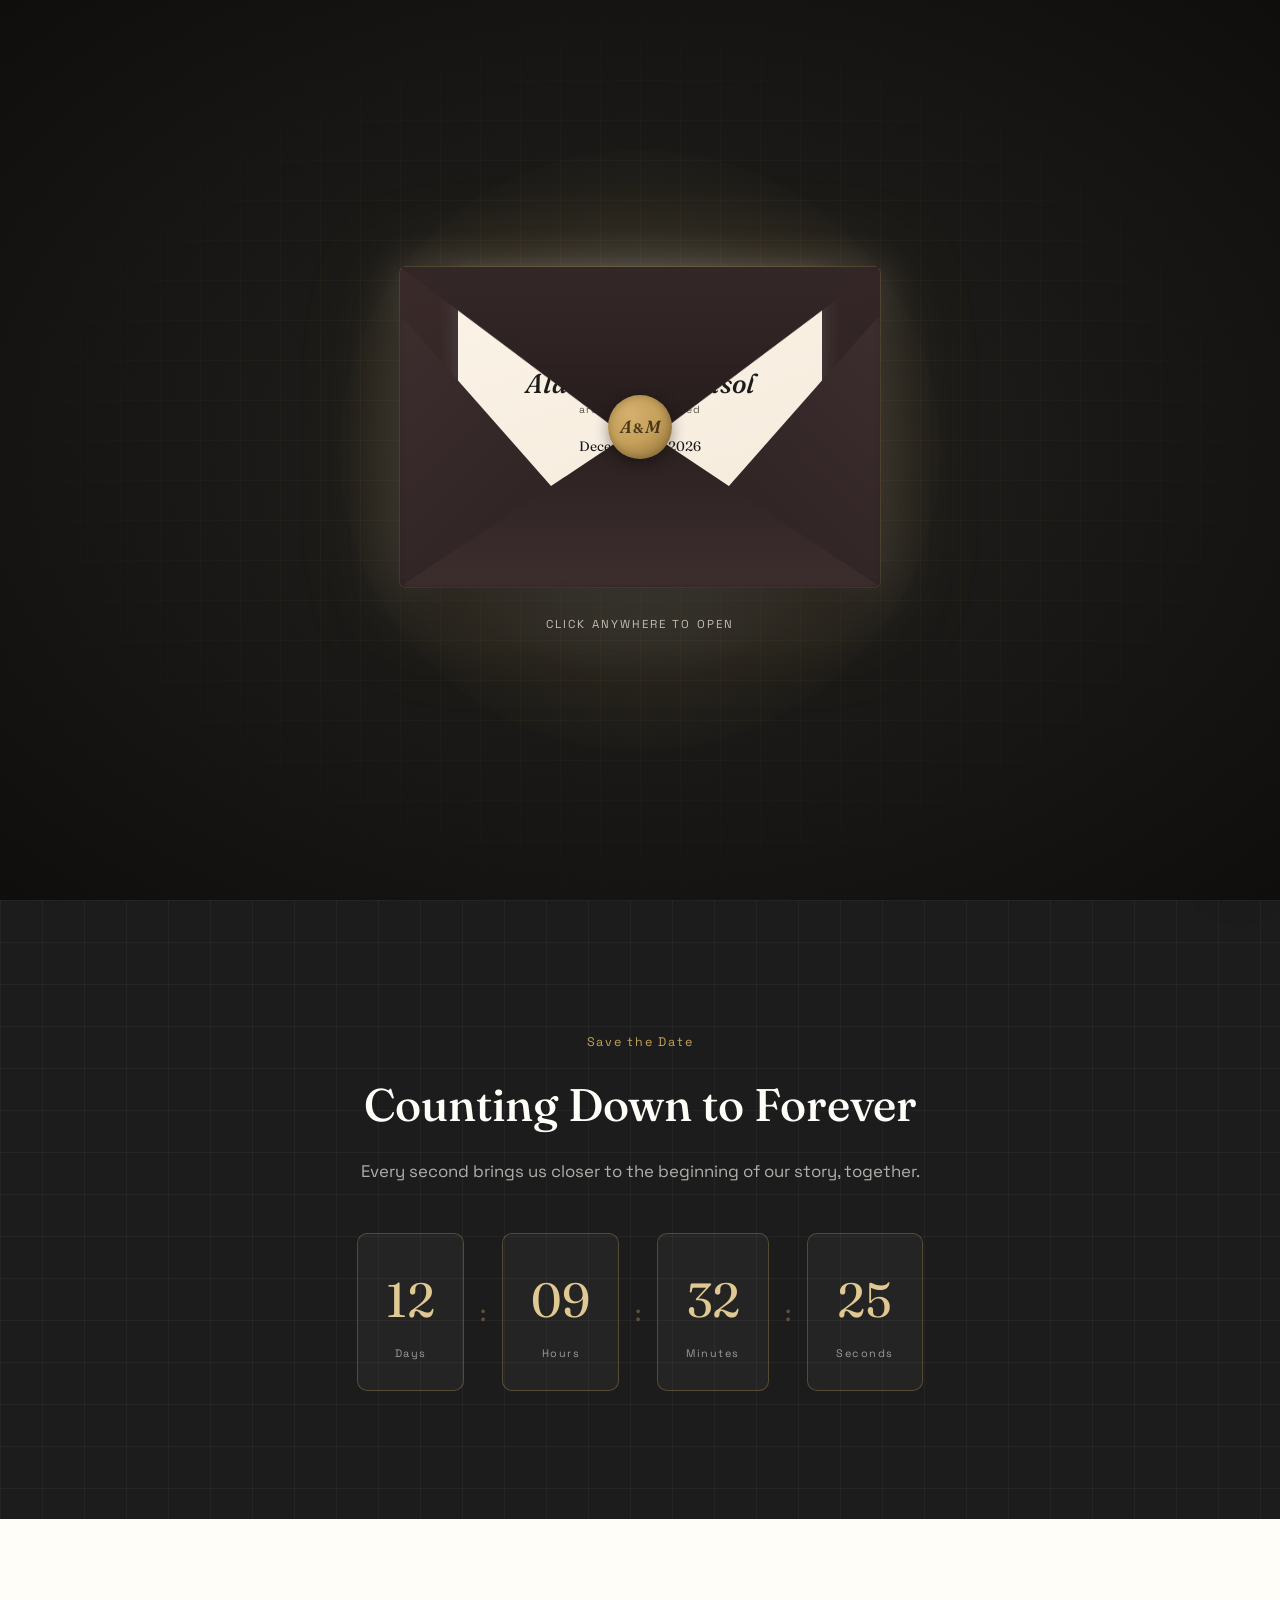
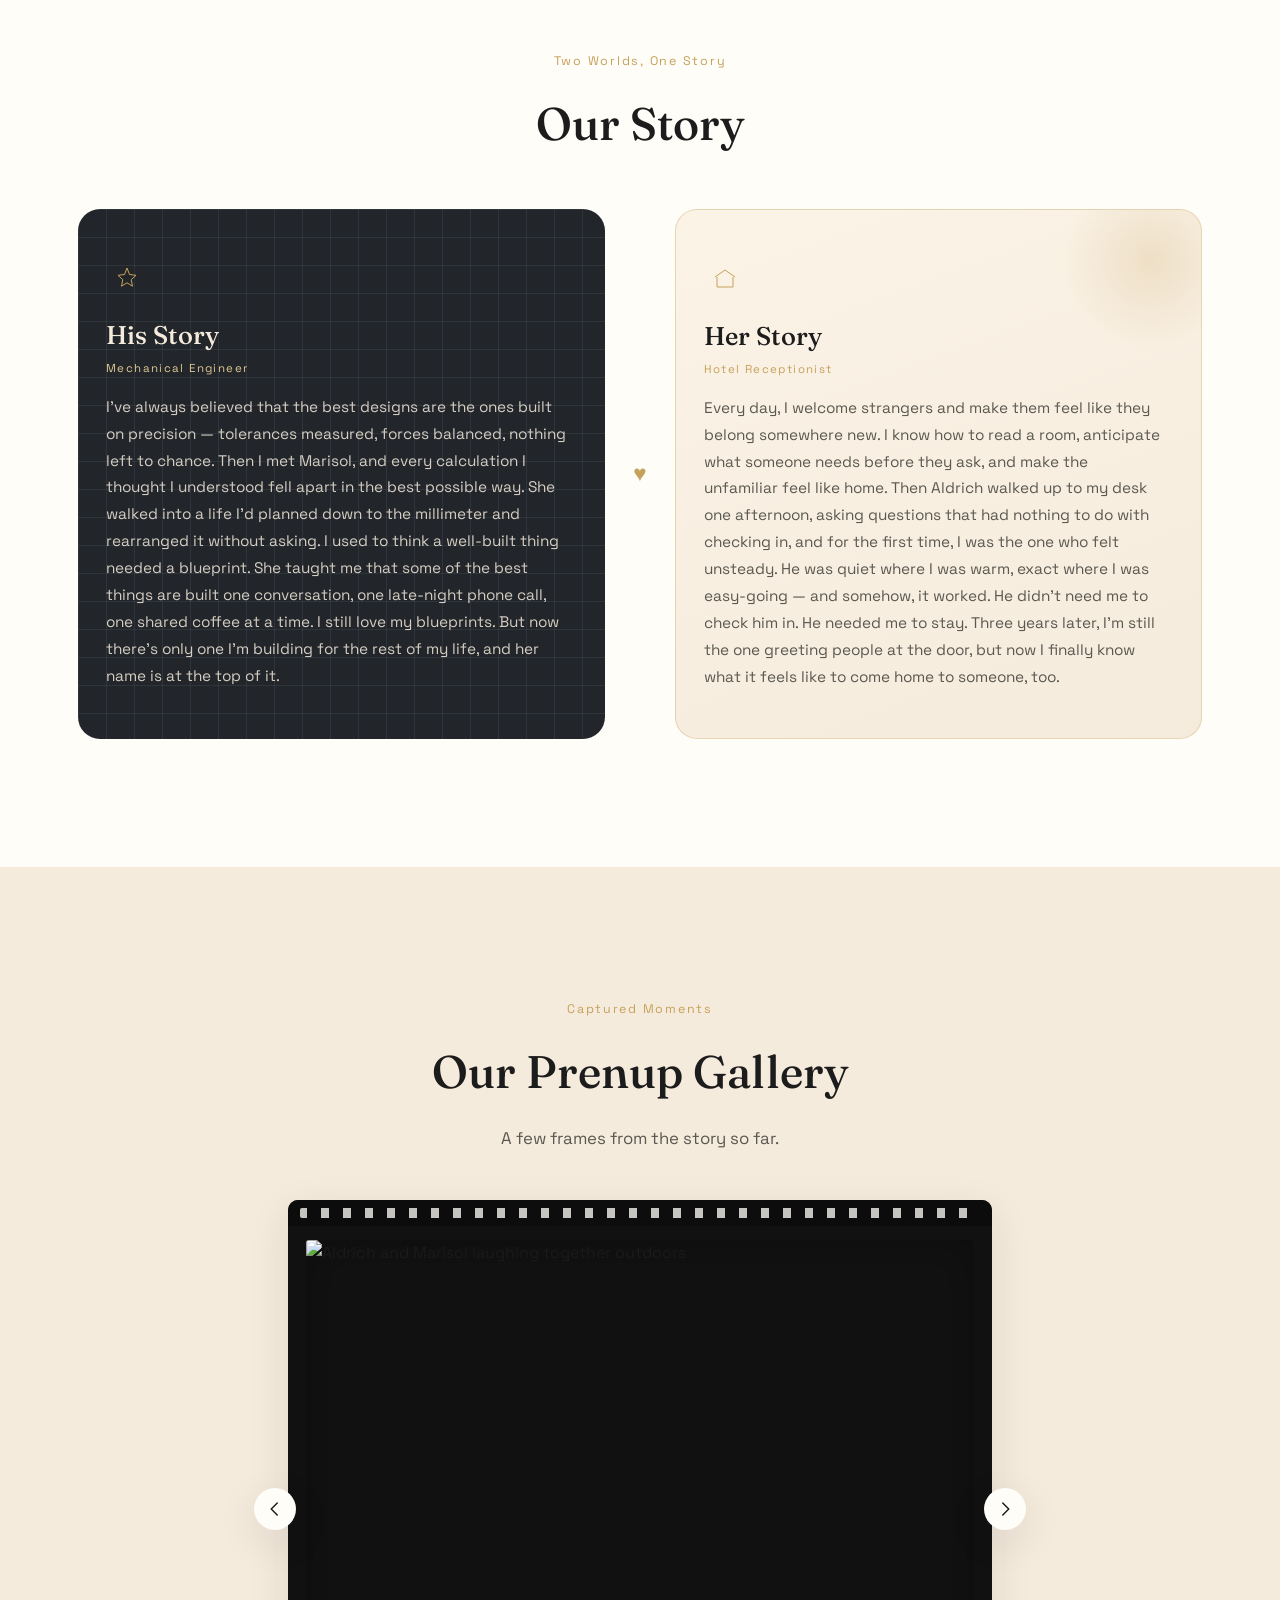
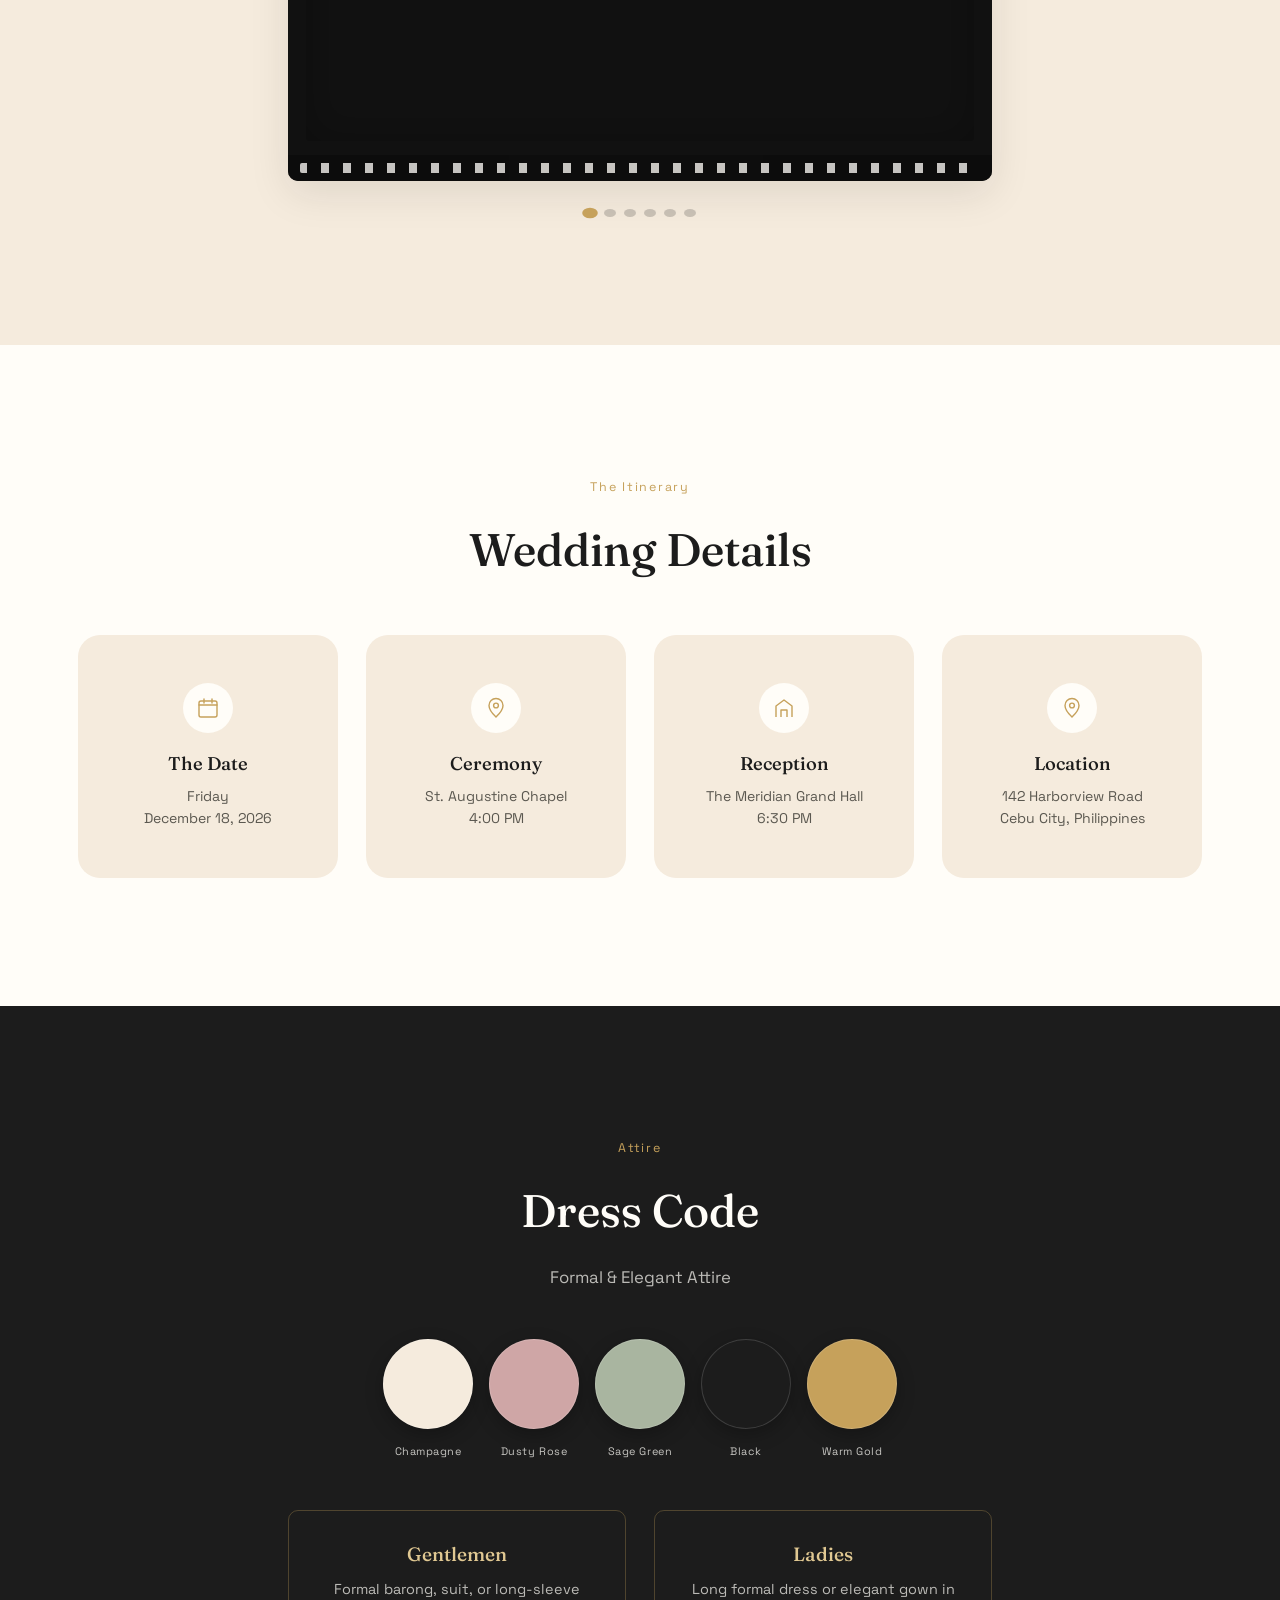
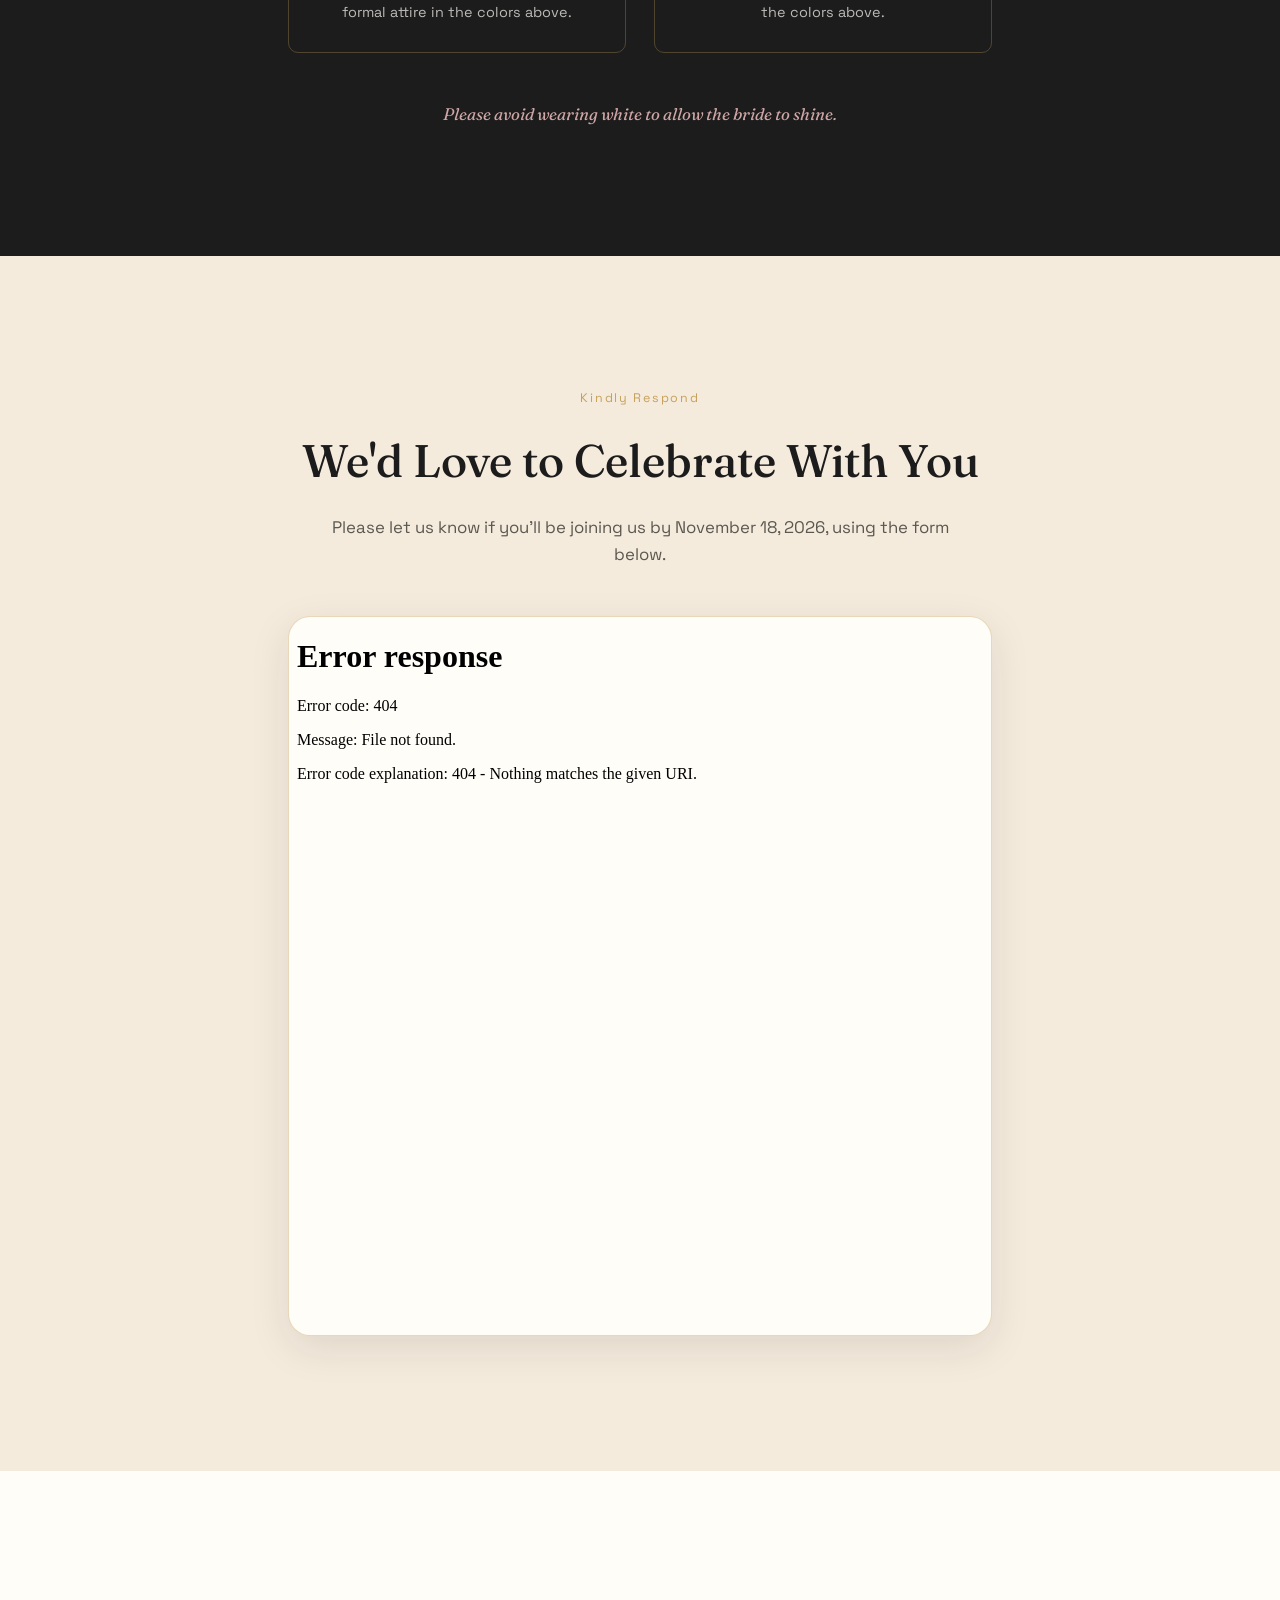
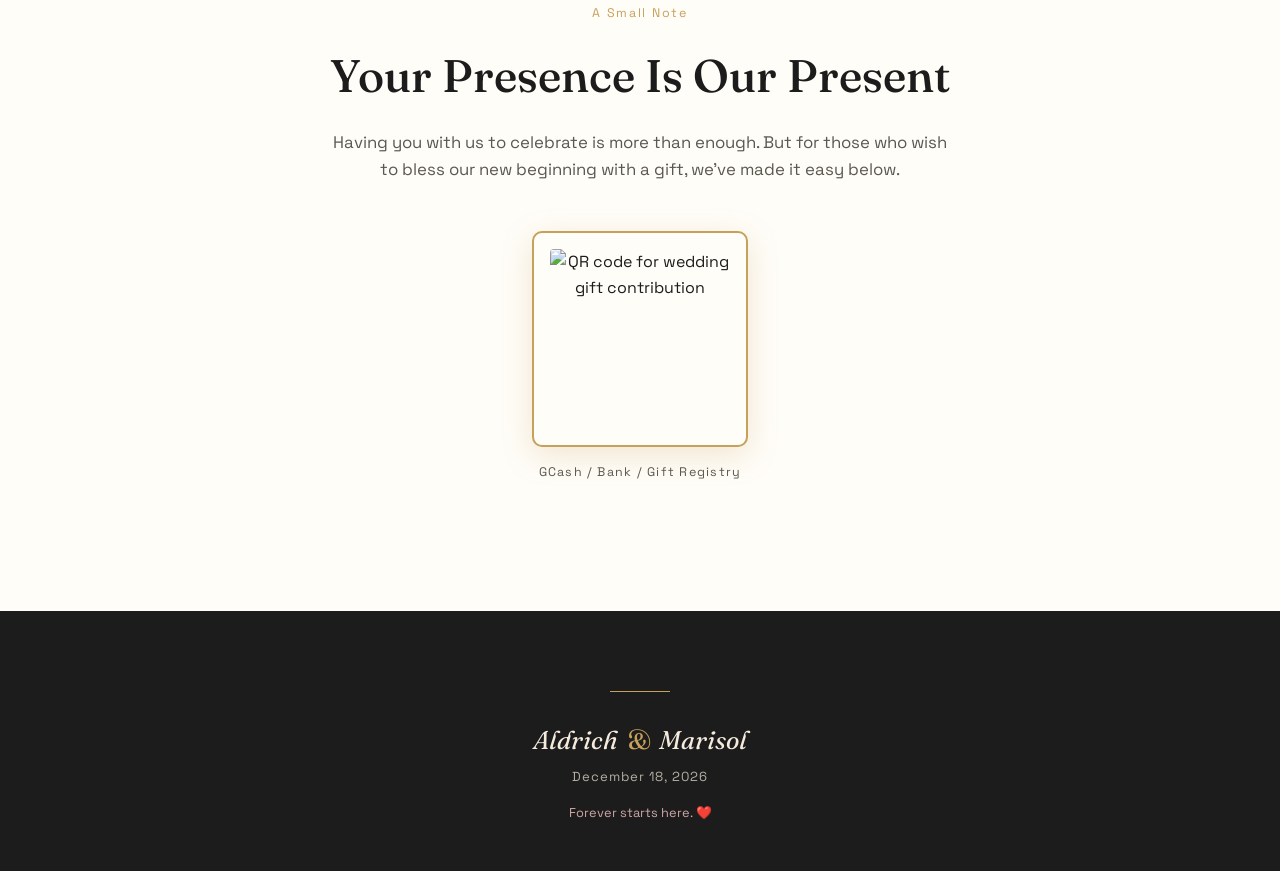
==== commit 6a1a64f4: "added envelop" ====
--- a/index.html
+++ b/index.html
@@ -19,7 +19,7 @@
 <!-- =========================================
      LOADING SCREEN
 ========================================== -->
-<div id="loading-screen" aria-hidden="true">
+<!-- <div id="loading-screen" aria-hidden="true">
   <div class="loader-content">
     <div class="loader-ring">
       <span class="ring-blueprint"></span>
@@ -27,6 +27,53 @@
       <div class="loader-initials">A<span class="amp">&amp;</span>M</div>
     </div>
     <p class="loader-tagline">Where Precision Meets Hospitality</p>
+  </div>
+</div> -->
+
+<!-- =========================================
+     ENVELOPE INTRO
+========================================== -->
+<div id="envelope-intro" class="envelope-intro" role="button" tabindex="0" aria-label="Click to open the invitation">
+  <div class="envelope-scene">
+
+    <div class="envelope">
+
+      <!-- 1. BACK (inner pocket) -->
+      <div class="envelope-back"></div>
+
+      <!-- 2. LETTER (naa sa SULOD, makita ang text) -->
+      <div class="envelope-letter">
+        <div class="letter-content">
+          <p class="letter-eyebrow">Together with their families</p>
+          <h1 class="letter-names">
+            Aldrich <span class="amp">&amp;</span> Marisol
+          </h1>
+          <p class="letter-subtitle">are getting married</p>
+          <div class="letter-divider"></div>
+          <p class="letter-date">December 18, 2026</p>
+        </div>
+      </div>
+
+      <!-- 3. FRONT POCKET — left + right triangles (semi-transparent) -->
+      <div class="envelope-front-left"></div>
+      <div class="envelope-front-right"></div>
+
+      <!-- 4. BOTTOM FLAP (triangle) -->
+      <div class="envelope-flap-bottom"></div>
+
+      <!-- 5. TOP FLAP (mo-open pataas) -->
+      <div class="envelope-flap">
+        <div class="flap-inner"></div>
+      </div>
+
+      <!-- 6. WAX SEAL -->
+      <div class="envelope-seal">
+        <span class="seal-initials">A<span class="amp">&amp;</span>M</span>
+      </div>
+
+    </div>
+
+    <p class="envelope-hint">Click anywhere to open</p>
   </div>
 </div>
 
--- a/style.css
+++ b/style.css
@@ -184,7 +184,7 @@
 /* -----------------------------------------------------
    5. LOADING SCREEN
 ----------------------------------------------------- */
-#loading-screen {
+/* #loading-screen {
   position: fixed;
   inset: 0;
   z-index: 9999;
@@ -263,7 +263,498 @@
 
 @media (prefers-reduced-motion: reduce) {
   .ring-blueprint, .ring-gold { animation: none; }
-}
+} */
+
+
+/* =====================================================
+   ENVELOPE INTRO — letter inside, photo-inspired
+===================================================== */
+@media (min-width: 769px) {
+  .envelope {
+    width: 250px;   /* fixed size sa PC */
+  }
+}
+
+.envelope-intro {
+  position: fixed;
+  inset: 0;
+  z-index: 9999;
+  background:
+    radial-gradient(ellipse at center, #232220 0%, #171614 60%, #0F0E0D 100%);
+  display: flex;
+  align-items: center;
+  justify-content: center;
+  cursor: pointer;
+  transition:
+    opacity 1.2s var(--ease-out) 3.2s,
+    visibility 1.2s var(--ease-out) 3.2s;
+  overflow: hidden;
+}
+
+.envelope-intro.opened {
+  opacity: 0;
+  visibility: hidden;
+  pointer-events: none;
+}
+
+.envelope-intro::before {
+  content: "";
+  position: absolute;
+  inset: 0;
+  background-image:
+    linear-gradient(rgba(198,161,91,0.05) 1px, transparent 1px),
+    linear-gradient(90deg, rgba(198,161,91,0.05) 1px, transparent 1px);
+  background-size: 40px 40px;
+  mask-image: radial-gradient(ellipse at center, black 30%, transparent 80%);
+  -webkit-mask-image: radial-gradient(ellipse at center, black 30%, transparent 80%);
+  pointer-events: none;
+}
+
+/* =====================================================
+   SPOTLIGHT
+===================================================== */
+
+.envelope-intro::after {
+  content: "";
+  position: absolute;
+  top: 50%;
+  left: 50%;
+  transform: translate(-50%, -50%);
+  width: 600px;
+  height: 600px;
+  border-radius: 50%;
+  background: radial-gradient(
+    circle,
+    rgba(255, 255, 255, 0.22) 0%,
+    rgba(255, 253, 248, 0.12) 30%,
+    rgba(198, 161, 91, 0.06) 55%,
+    transparent 75%
+  );
+  pointer-events: none;
+  z-index: 0;
+  animation: spotlight-breathe 4s ease-in-out infinite;
+  transition:
+    transform 2s var(--ease-out) 2.8s,
+    opacity 1.8s var(--ease-out) 3s,
+    background 0.6s var(--ease-out) 2.8s;
+}
+
+@keyframes spotlight-breathe {
+  0%, 100% {
+    transform: translate(-50%, -50%) scale(1);
+    opacity: 0.85;
+  }
+  50% {
+    transform: translate(-50%, -50%) scale(1.08);
+    opacity: 1;
+  }
+}
+
+.envelope-intro.opened::after {
+  animation: none;
+  transform: translate(-50%, -50%) scale(3);
+  opacity: 0;
+  background: radial-gradient(
+    circle,
+    rgba(255, 255, 255, 0.9) 0%,
+    rgba(255, 253, 248, 0.5) 25%,
+    rgba(198, 161, 91, 0.2) 50%,
+    transparent 75%
+  );
+}
+
+/* =====================================================
+   ENVELOPE SCENE
+===================================================== */
+
+.envelope-scene {
+  position: relative;
+  perspective: 1400px;
+  display: flex;
+  flex-direction: column;
+  align-items: center;
+  gap: var(--space-md);
+  z-index: 2;
+  opacity: 0;
+  animation: scene-fade-in 1.6s var(--ease-out) 0.3s forwards;
+}
+
+@keyframes scene-fade-in {
+  from { opacity: 0; transform: translateY(20px); }
+  to   { opacity: 1; transform: translateY(0); }
+}
+
+/* =====================================================
+   ENVELOPE
+===================================================== */
+
+.envelope {
+  position: relative;
+  width: min(90vw, 480px);
+  aspect-ratio: 1.5 / 1;
+  transform-style: preserve-3d;
+  animation: envelope-float 5s ease-in-out infinite;
+  transition:
+    transform 1.4s var(--ease-out) 2.8s,
+    filter 1.4s var(--ease-out) 2.8s;
+  filter:
+    drop-shadow(0 0 20px rgba(255, 255, 255, 0.15))
+    drop-shadow(0 0 40px rgba(198, 161, 91, 0.2));
+}
+
+@keyframes envelope-float {
+  0%, 100% { transform: translateY(0) rotate(-1deg); }
+  50%      { transform: translateY(-10px) rotate(1deg); }
+}
+
+.envelope-intro.opened .envelope {
+  animation: none;
+  transform: scale(1.06);
+  filter:
+    drop-shadow(0 0 40px rgba(255, 255, 255, 0.6))
+    drop-shadow(0 0 80px rgba(255, 253, 248, 0.4))
+    drop-shadow(0 0 120px rgba(198, 161, 91, 0.35));
+}
+
+/* =====================================================
+   ENVELOPE BACK (inner pocket — dark maroon/charcoal)
+===================================================== */
+
+.envelope-back {
+  position: absolute;
+  inset: 0;
+  background: linear-gradient(160deg, #3A2A2A, #2A1F1F);
+  border-radius: 6px;
+  box-shadow:
+    0 30px 60px rgba(0,0,0,0.5),
+    0 0 0 1px rgba(198,161,91,0.2);
+  z-index: 0;
+}
+
+/* =====================================================
+   LETTER — naa sa SULOD, makita nimo ang text
+===================================================== */
+
+.envelope-letter {
+  position: absolute;
+  left: 12%;
+  right: 12%;
+  bottom: 8%;
+  height: 80%;
+
+  background: linear-gradient(160deg, #FBF3E6, #F5EBDD);
+  border-radius: 3px;
+  padding: var(--space-sm) var(--space-md);
+  display: flex;
+  align-items: center;
+  justify-content: center;
+  text-align: center;
+
+  /* 🆕 Initial: visible na daan */
+  z-index: 2;
+  transform: translateY(-12%);
+  opacity: 1;
+
+  transition:
+    transform 1.8s var(--ease-out) 1.6s,
+    z-index 0s linear 1.6s;
+  box-shadow:
+    0 4px 12px rgba(0,0,0,0.2),
+    0 0 20px rgba(255, 253, 248, 0.2);
+}
+
+.envelope-intro.opened .envelope-letter {
+  transform: translateY(-55%) scale(1.02);
+  z-index: 10;
+  box-shadow:
+    0 6px 20px rgba(0,0,0,0.25),
+    0 0 60px rgba(255, 255, 255, 0.5);
+}
+
+.letter-content {
+  color: var(--color-charcoal);
+  opacity: 1;
+  /* animation: letter-content-fade 1s var(--ease-out) 2.4s forwards; */
+}
+
+/* @keyframes letter-content-fade {
+  from { opacity: 0; transform: translateY(10px); }
+  to   { opacity: 1; transform: translateY(0); }
+} */
+
+.letter-eyebrow {
+  font-size: 0.55rem;
+  letter-spacing: 0.18em;
+  color: var(--color-gold);
+  margin-bottom: 0.5rem;
+  text-transform: uppercase;
+}
+
+.letter-names {
+  font-family: var(--font-serif);
+  font-style: italic;
+  font-size: clamp(1.2rem, 3.5vw, 1.7rem);
+  line-height: 1.1;
+  margin-bottom: 0.25rem;
+}
+.letter-names .amp {
+  color: var(--color-gold);
+  font-style: normal;
+  margin: 0 0.1em;
+}
+
+.letter-subtitle {
+  font-size: 0.65rem;
+  letter-spacing: 0.12em;
+  color: var(--color-text-soft);
+  margin-bottom: 0.5rem;
+}
+
+.letter-divider {
+  width: 36px;
+  height: 1px;
+  background: var(--color-gold);
+  margin: 0.5rem auto;
+}
+
+.letter-date {
+  font-family: var(--font-serif);
+  font-size: 0.85rem;
+  color: var(--color-charcoal);
+}
+
+/* =====================================================
+   FRONT POCKET — LEFT + RIGHT triangles (semi-transparent)
+===================================================== */
+
+/* Left triangle — semi-transparent */
+.envelope-front-left {
+  position: absolute;
+  left: 0;
+  bottom: 0;
+  width: 50%;
+  height: 85%;
+  background: linear-gradient(135deg, #3D2E2E, #2A1F1F);
+  clip-path: polygon(0 0, 100% 100%, 0 100%);
+  z-index: 3;
+  border-radius: 6px 0 0 6px;
+  box-shadow: inset -2px 0 8px rgba(0,0,0,0.2);
+}
+
+/* Right triangle — tip sa TOP-RIGHT, base sa bottom */
+.envelope-front-right {
+  position: absolute;
+  right: 0;
+  bottom: 0;
+  width: 50%;
+  height: 85%;
+  background: linear-gradient(225deg, #3D2E2E, #2A1F1F);
+  clip-path: polygon(100% 0, 100% 100%, 0 100%);
+  z-index: 3;
+  border-radius: 0 6px 6px 0;
+  box-shadow: inset 2px 0 8px rgba(0,0,0,0.2);
+}
+
+/* =====================================================
+   TOP FLAP — mo-open pataas, magpabilin nga open
+===================================================== */
+
+.envelope-flap {
+  position: absolute;
+  top: 0; left: 0; right: 0;
+  height: 62%;
+  background: linear-gradient(180deg, #3D2E2E, #2A1F1F);
+  clip-path: polygon(0 0, 100% 0, 50% 100%);
+  border-radius: 6px 6px 0 0;
+  transform-origin: top center;
+
+  /* 🆕 INITIAL: slightly open (-15deg) */
+  transform: rotateX(-25deg);
+
+  transition:
+    transform 1.6s cubic-bezier(0.68, -0.15, 0.27, 1.15),
+    box-shadow 0.6s var(--ease-out);
+  z-index: 5;
+  box-shadow:
+    inset 0 -8px 20px rgba(0,0,0,0.3),
+    0 0 0 rgba(255, 255, 255, 0);
+  backface-visibility: hidden;
+}
+
+/* Inig-open — flap mo-rotate 180deg UG MAGPABILIN */
+.envelope-intro.opened .envelope-flap {
+  transform: rotateX(-180deg);
+  z-index: 2;
+  box-shadow:
+    inset 0 -8px 20px rgba(0,0,0,0.3),
+    0 0 60px rgba(255, 255, 255, 0.5);
+}
+
+.flap-inner {
+  position: absolute;
+  inset: 0;
+  background: linear-gradient(180deg, #2A1F1F, #1F1616);
+  clip-path: polygon(0 0, 100% 0, 50% 100%);
+  opacity: 0.4;
+}
+
+/* =====================================================
+   BOTTOM FLAP — triangle nga naka-cover sa ubos
+===================================================== */
+
+.envelope-flap-bottom {
+  position: absolute;
+  left: 0; right: 0; bottom: 0;
+  height: 50%;
+  background: linear-gradient(0deg, #3D2E2E, #2A1F1F);
+  clip-path: polygon(0 100%, 50% 0, 100% 100%);
+  border-radius: 0 0 6px 6px;
+  z-index: 4;
+  box-shadow: inset 0 4px 12px rgba(0,0,0,0.25);
+}
+
+/* =====================================================
+   WAX SEAL
+===================================================== */
+
+.envelope-seal {
+  position: absolute;
+  top: 50%;
+  left: 50%;
+  transform: translate(-50%, -50%) scale(1);
+  width: 64px;
+  height: 64px;
+  border-radius: 50%;
+  background:
+    radial-gradient(circle at 35% 30%, #D4AF6E, #C6A15B 45%, #8A6B35 100%);
+  display: flex;
+  align-items: center;
+  justify-content: center;
+  box-shadow:
+    0 4px 14px rgba(0,0,0,0.4),
+    inset 0 0 8px rgba(0,0,0,0.25),
+    0 0 0 rgba(255, 255, 255, 0);
+  z-index: 6;
+  transition:
+    transform 0.9s cubic-bezier(0.65, 0, 0.35, 1),
+    opacity 0.7s var(--ease-out) 0.3s,
+    box-shadow 0.6s var(--ease-out);
+  transform-origin: center;
+  animation: seal-pulse 3s ease-in-out infinite;
+}
+
+@keyframes seal-pulse {
+  0%, 100% {
+    box-shadow:
+      0 4px 14px rgba(0,0,0,0.4),
+      inset 0 0 8px rgba(0,0,0,0.25),
+      0 0 0 rgba(255, 255, 255, 0);
+  }
+  50% {
+    box-shadow:
+      0 6px 20px rgba(198,161,91,0.45),
+      inset 0 0 12px rgba(0,0,0,0.3),
+      0 0 24px rgba(255, 255, 255, 0.25);
+  }
+}
+
+.envelope-intro.opened .envelope-seal {
+  animation: none;
+  transform: translate(-50%, -50%) scale(0) rotate(360deg);
+  opacity: 0;
+  box-shadow:
+    0 0 80px rgba(255, 255, 255, 0.9),
+    0 0 120px rgba(198, 161, 91, 0.6);
+}
+
+.seal-initials {
+  font-family: var(--font-serif);
+  font-style: italic;
+  font-size: 1.1rem;
+  color: #4A3618;
+  font-weight: 600;
+  letter-spacing: 0.02em;
+}
+.seal-initials .amp {
+  font-style: normal;
+  font-size: 0.85rem;
+  margin: 0 0.1em;
+}
+
+/* =====================================================
+   HINT TEXT
+===================================================== */
+
+.envelope-hint {
+  font-family: var(--font-sans);
+  font-size: 0.72rem;
+  letter-spacing: 0.18em;
+  color: var(--color-champagne);
+  opacity: 0;
+  text-transform: uppercase;
+  animation:
+    hint-fade-in 1.4s var(--ease-out) 1s forwards,
+    hint-pulse 2.4s ease-in-out 2.4s infinite;
+  transition: opacity 0.5s var(--ease-out) 1.6s;
+}
+
+@keyframes hint-fade-in {
+  from { opacity: 0; transform: translateY(10px); }
+  to   { opacity: 0.75; transform: translateY(0); }
+}
+
+@keyframes hint-pulse {
+  0%, 100% { opacity: 0.4; }
+  50%      { opacity: 0.9; }
+}
+
+.envelope-intro.opened .envelope-hint {
+  opacity: 0;
+  animation: none;
+}
+
+/* =====================================================
+   REDUCED MOTION
+===================================================== */
+
+@media (prefers-reduced-motion: reduce) {
+  .envelope,
+  .envelope-letter,
+  .envelope-flap,
+  .envelope-seal,
+  .envelope-hint,
+  .envelope-scene,
+  .envelope-intro::after {
+    animation: none;
+    transition: none;
+  }
+  .envelope-scene { opacity: 1; }
+  .letter-content { opacity: 1; }
+  .envelope-hint { opacity: 0.75; }
+}
+
+/* =====================================================
+   MOBILE
+===================================================== */
+
+@media (max-width: 480px) {
+  .envelope {
+    width: 88vw;
+  }
+  .envelope-seal {
+    width: 52px;
+    height: 52px;
+  }
+  .seal-initials { font-size: 0.9rem; }
+  .letter-names { font-size: 1.1rem; }
+
+  .envelope-intro::after {
+    width: 400px;
+    height: 400px;
+  }
+}
+
+
 
 /* -----------------------------------------------------
    6. NAVIGATION
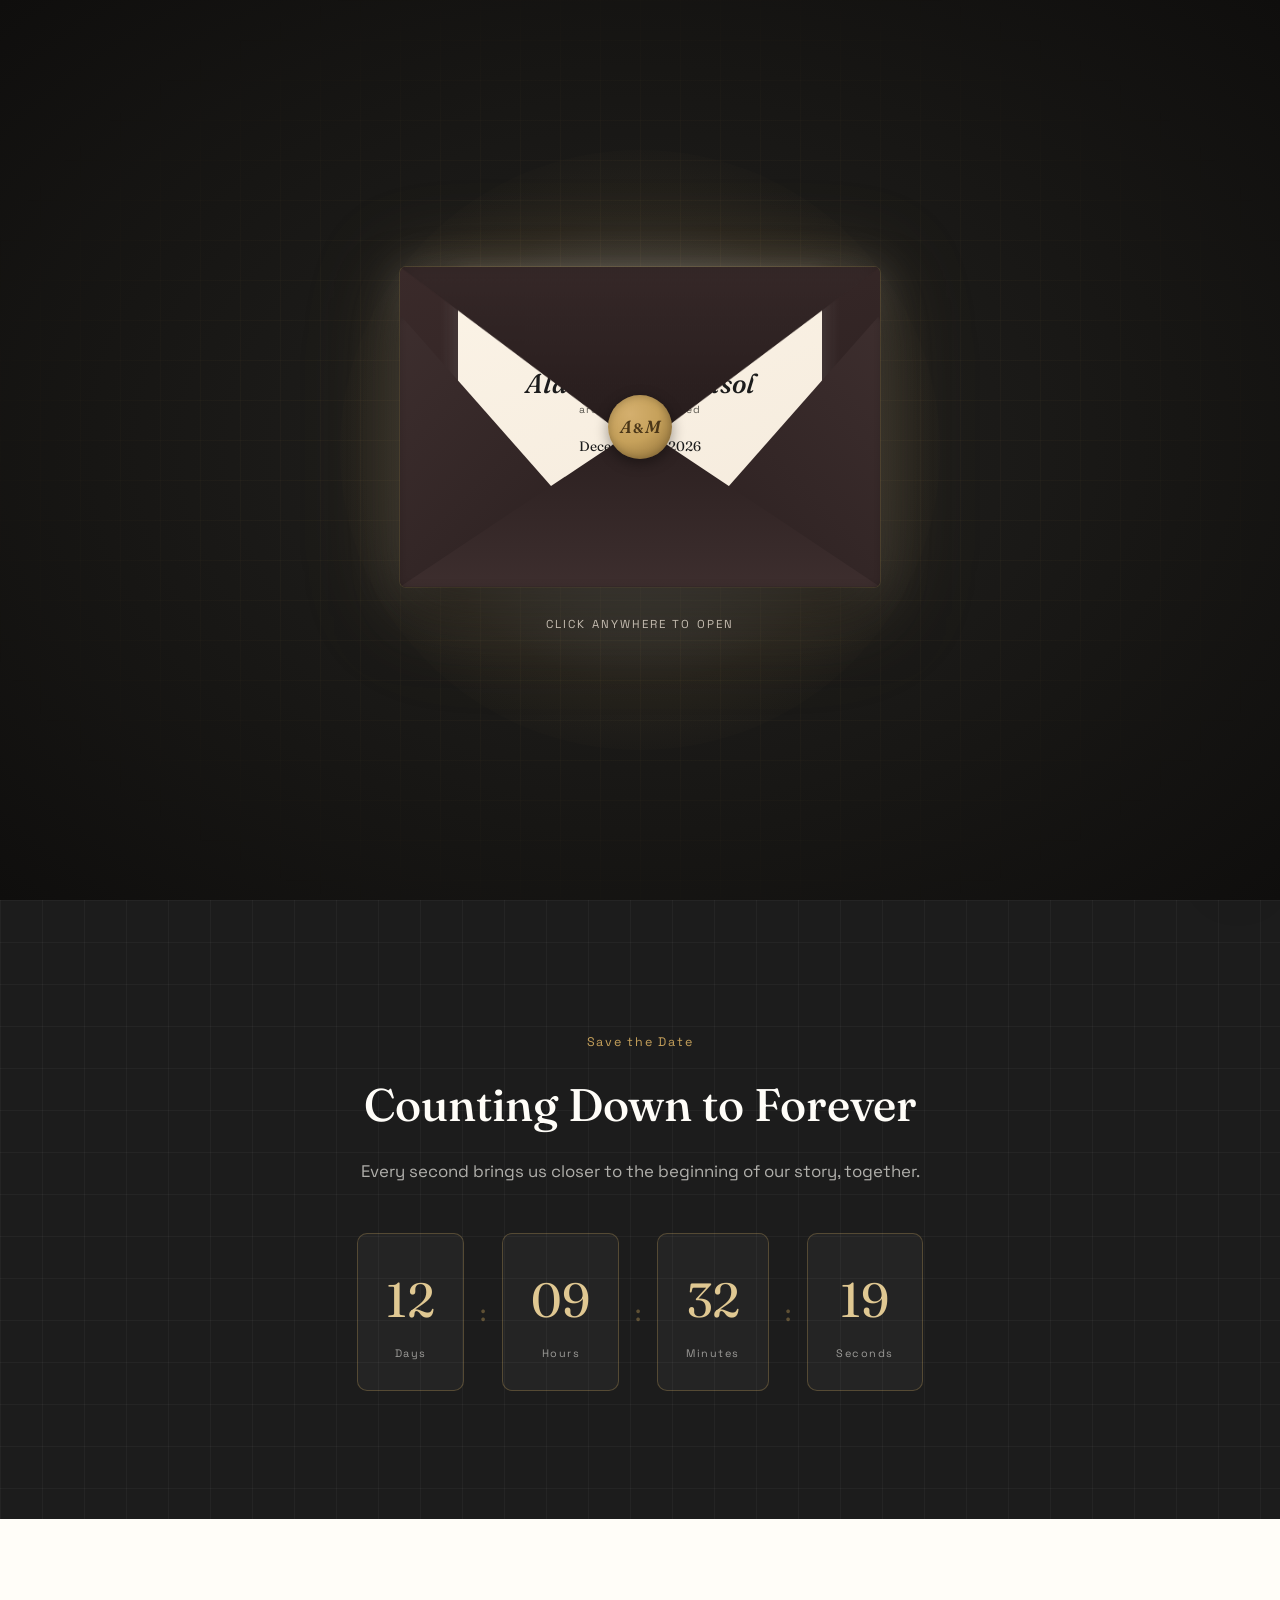
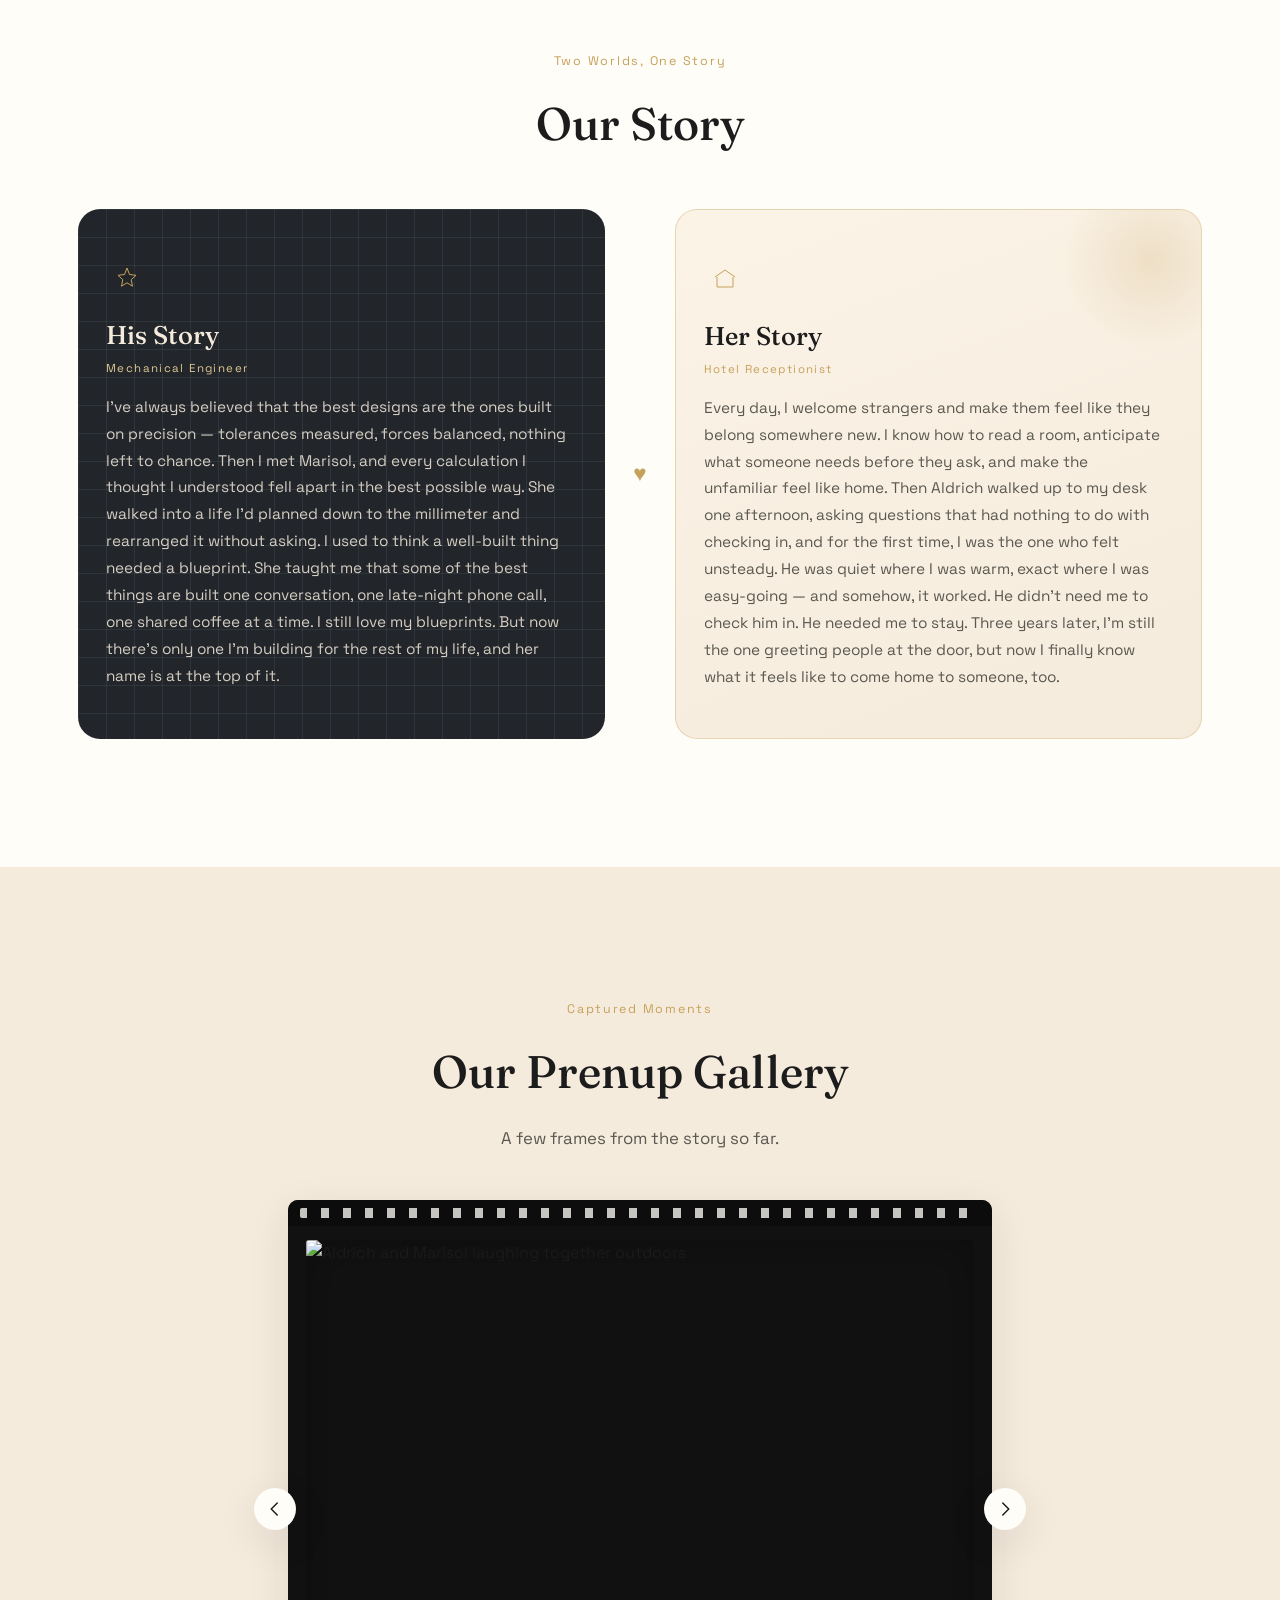
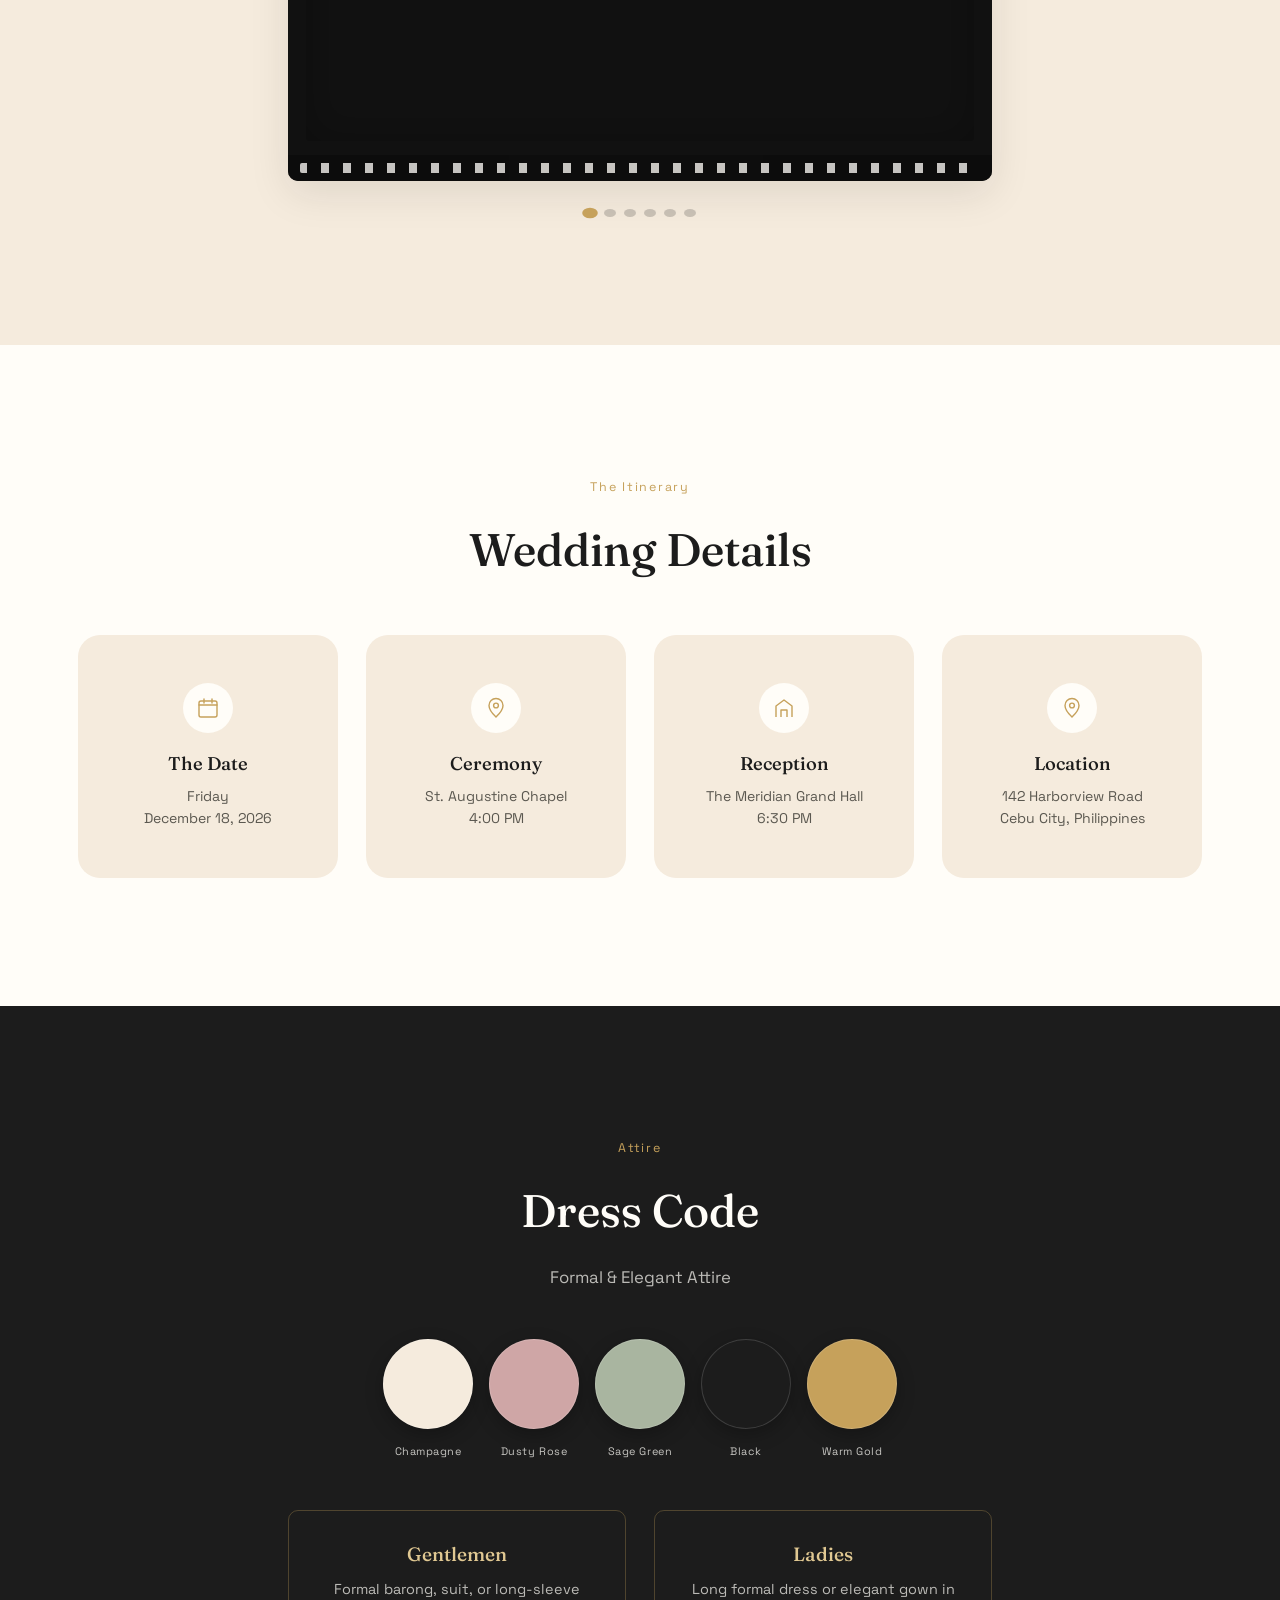
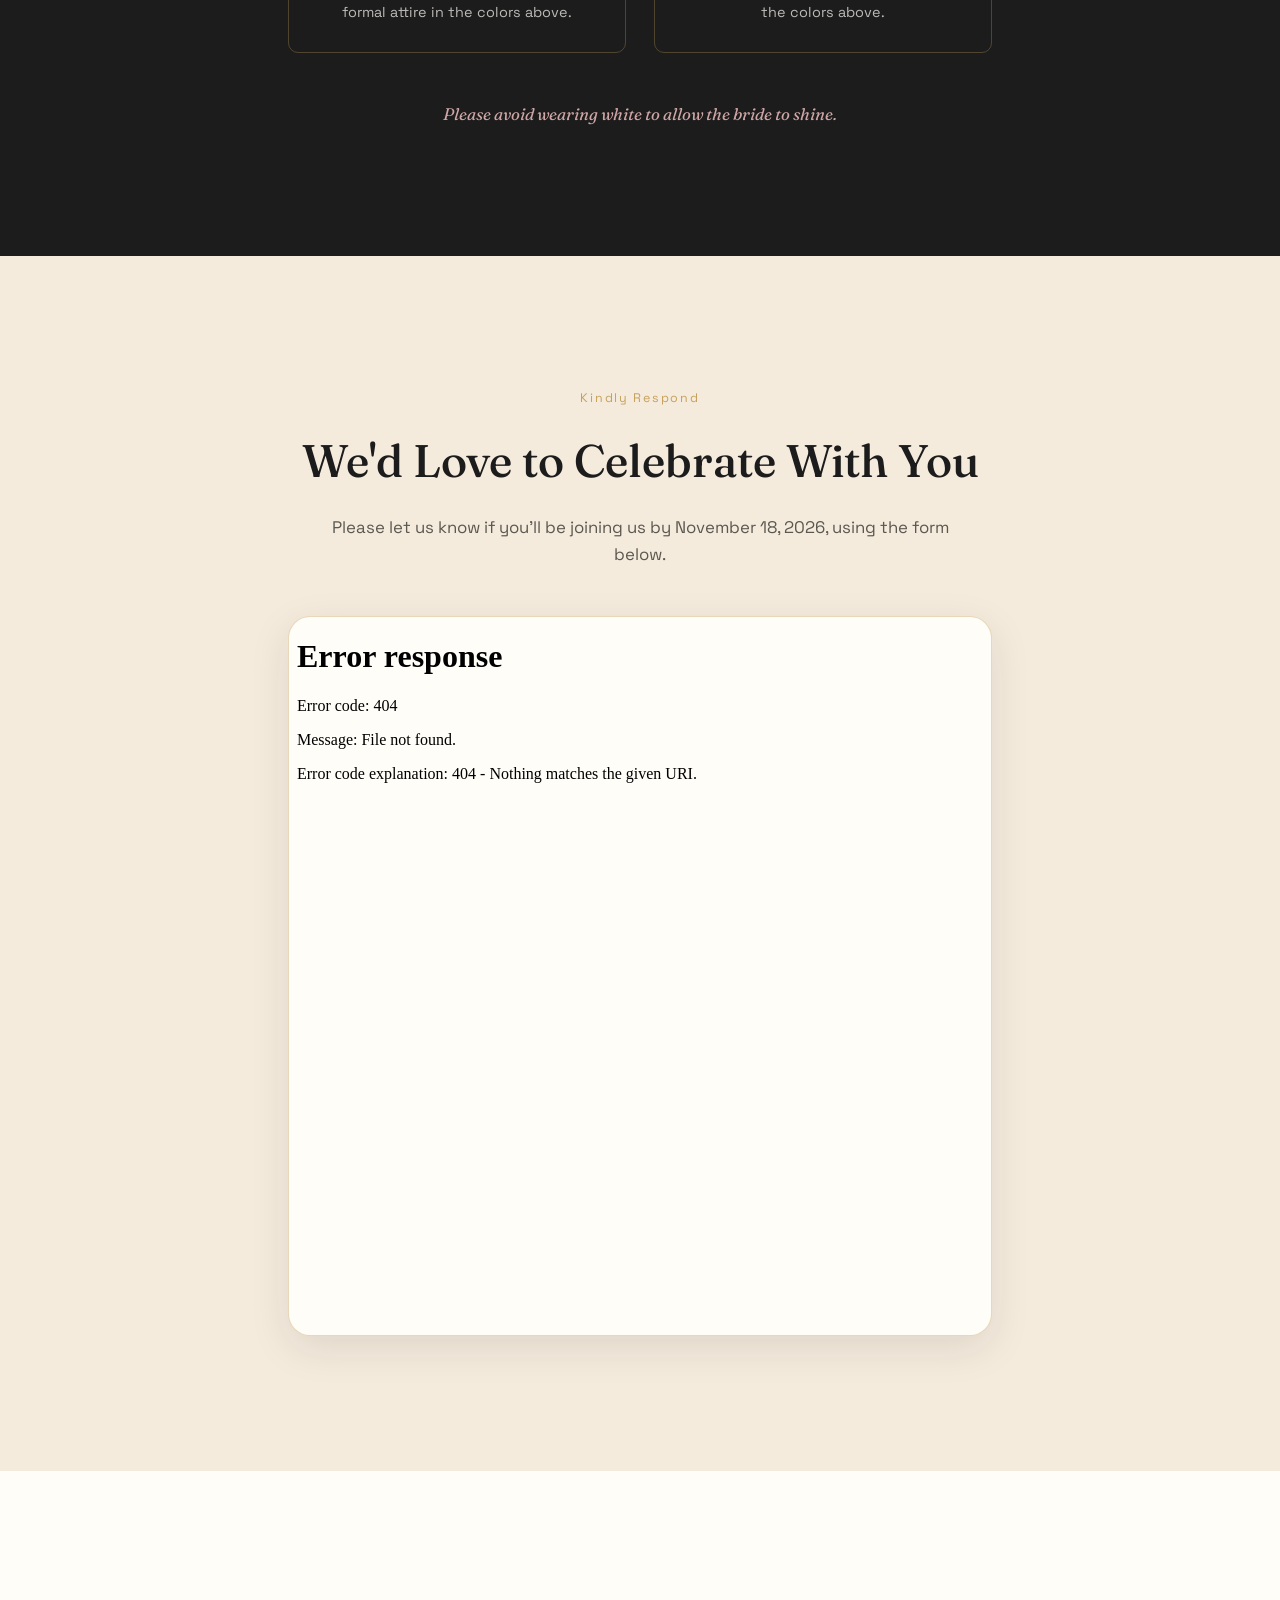
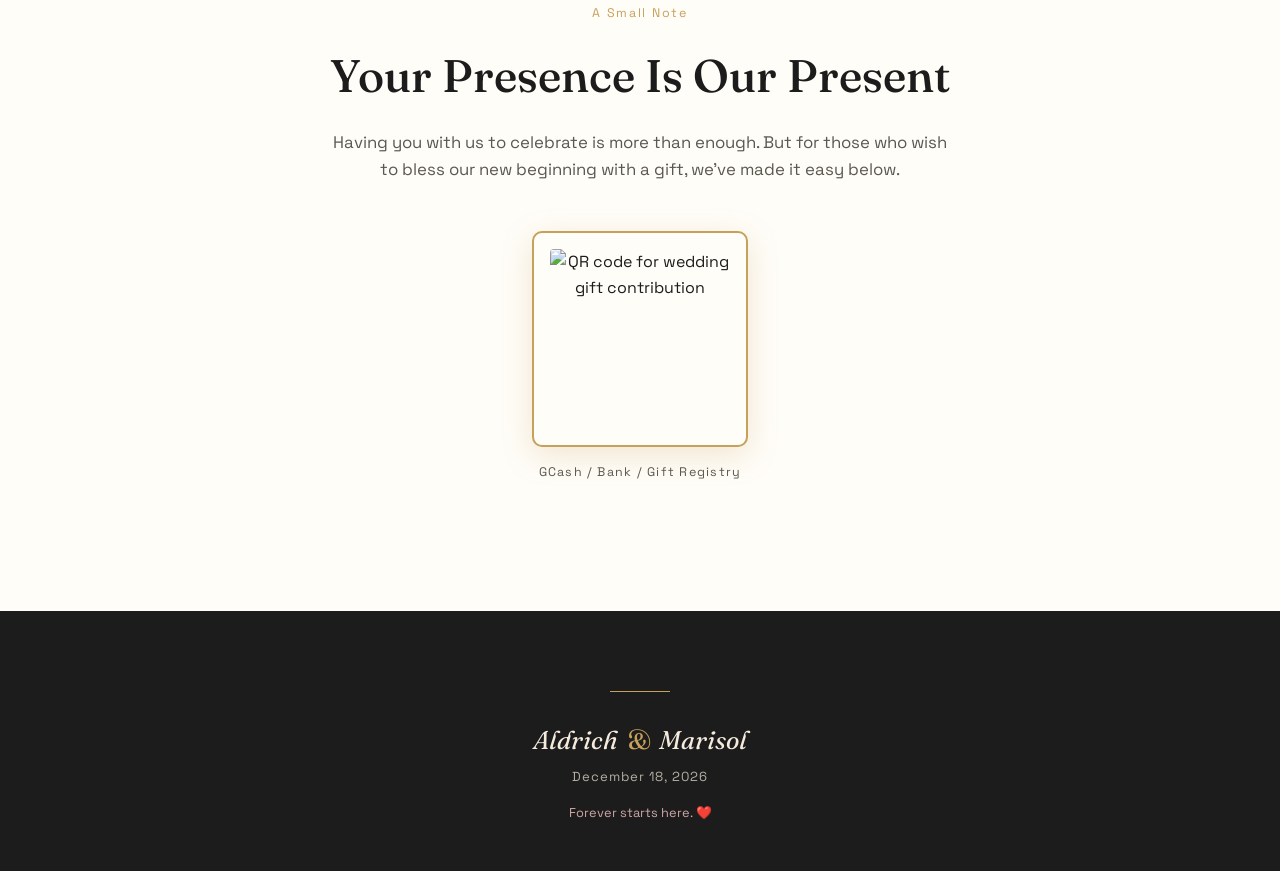
==== commit 6e7f7ed8: "added music" ====
--- a/index.html
+++ b/index.html
@@ -122,7 +122,7 @@
   </span>
 </button>
 <audio id="bg-music" loop preload="none">
-  <source src="assets/music/wedding-song.mp3" type="audio/mpeg">
+  <source src="music/tahanan_el_manu.mp3" type="audio/mpeg">
 </audio>
 
 <main id="main">
--- a/style.css
+++ b/style.css
@@ -942,9 +942,28 @@
   mask-image: radial-gradient(ellipse at center, black 40%, transparent 90%);
   -webkit-mask-image: radial-gradient(ellipse at center, black 40%, transparent 90%);
   
-  /* 🆕 IDUGANG NI — tilt */
   transform: rotateX(40deg) rotateZ(-8deg) scale(1.3);
   transform-origin: center;
+  
+  /* 🆕 SCAN ANIMATION */
+  /* animation: blueprint-scan 12s ease-in-out infinite; */
+}
+
+@keyframes blueprint-scan {
+  0%, 100% {
+    background-position:
+      0 0,
+      0 0,
+      0 0,
+      0 0;
+  }
+  50% {
+    background-position:
+      0 100px,
+      100px 0,
+      0 100px,
+      100px 0;
+  }
 }
 
 .hero-blueprint-details {
@@ -956,9 +975,20 @@
   mask-image: radial-gradient(ellipse at center, black 30%, transparent 85%);
   -webkit-mask-image: radial-gradient(ellipse at center, black 30%, transparent 85%);
   
-  /* 🆕 IDUGANG NI — tilt */
   transform: rotateX(40deg) rotateZ(-8deg) scale(1.3);
   transform-origin: center;
+  
+  /* 🆕 SCAN ANIMATION — mo-move pataas/paubos */
+  animation: blueprint-details-scan 14s ease-in-out infinite;
+}
+
+@keyframes blueprint-details-scan {
+  0%, 100% {
+    transform: rotateX(40deg) rotateZ(-8deg) scale(1.3) translate(0, 0);
+  }
+  50% {
+    transform: rotateX(40deg) rotateZ(-8deg) scale(1.3) translate(0, -30px);
+  }
 }
 
 .hero-overlay {
